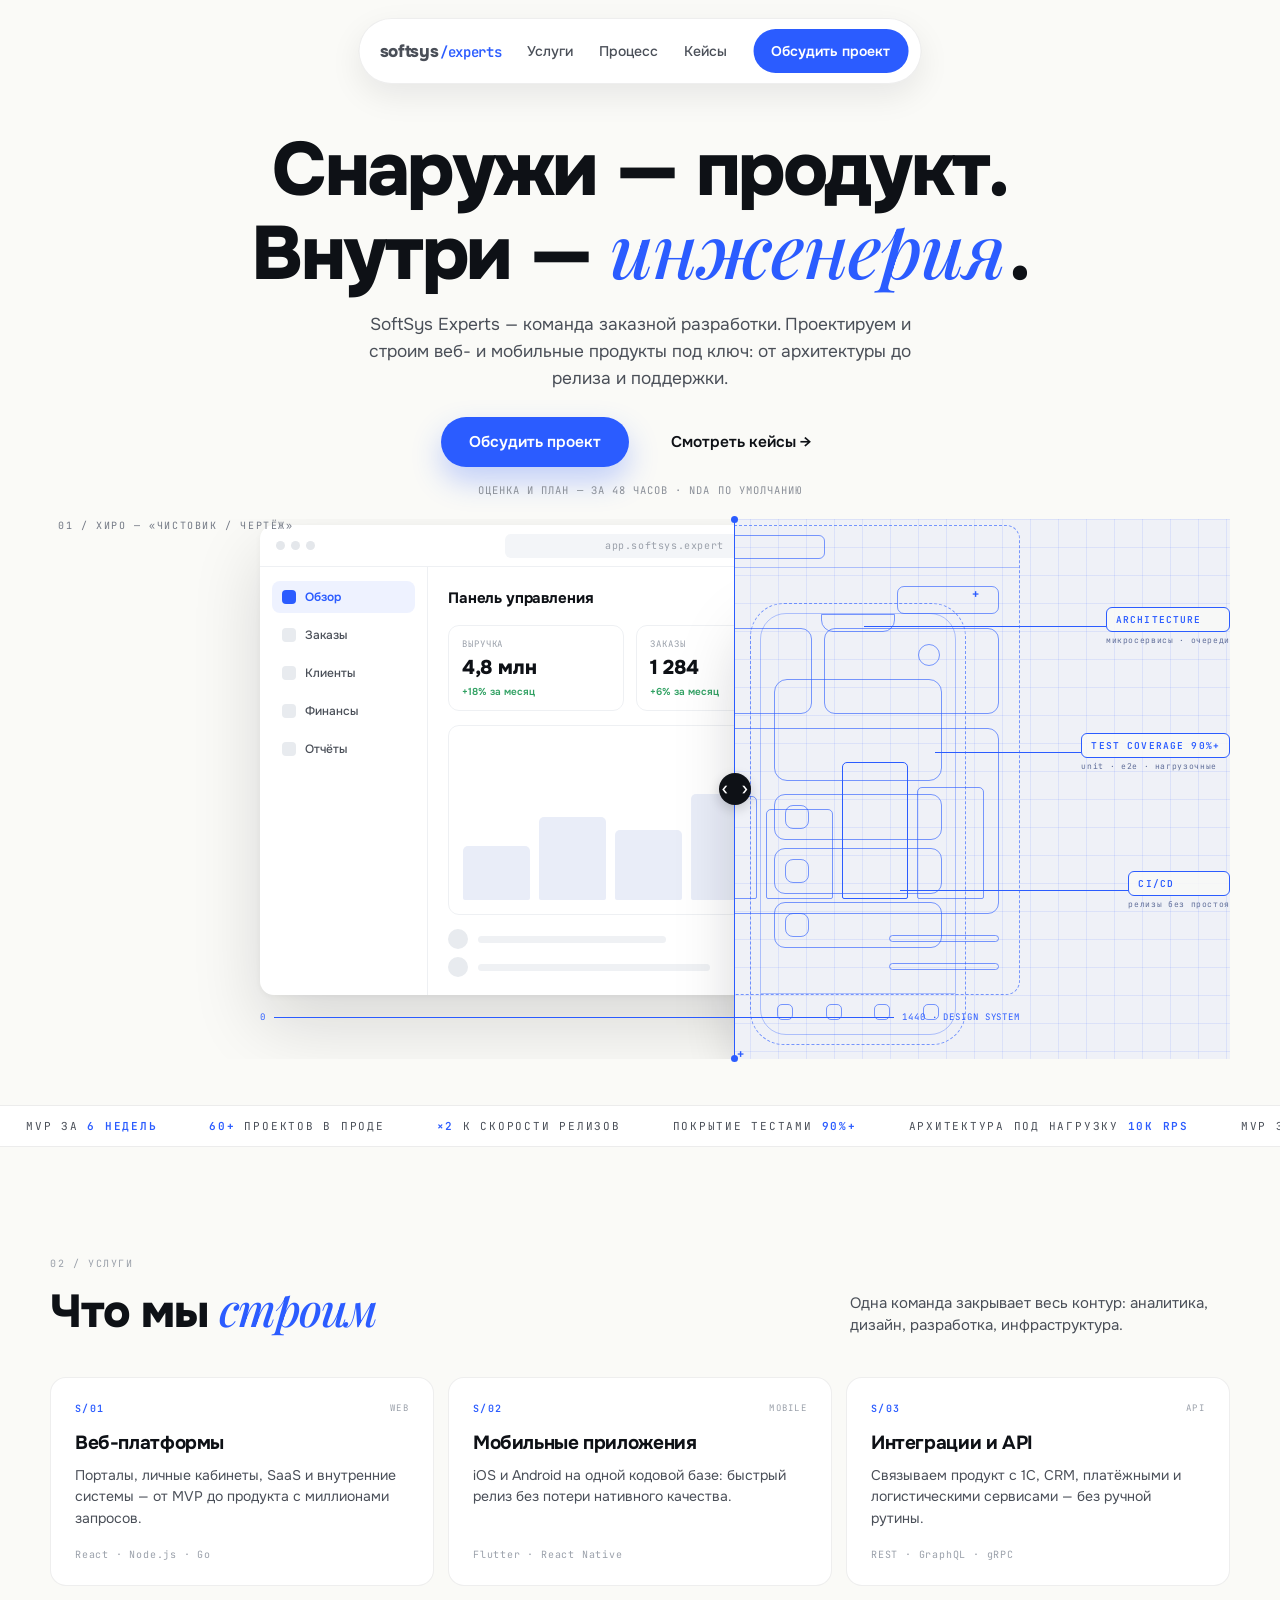
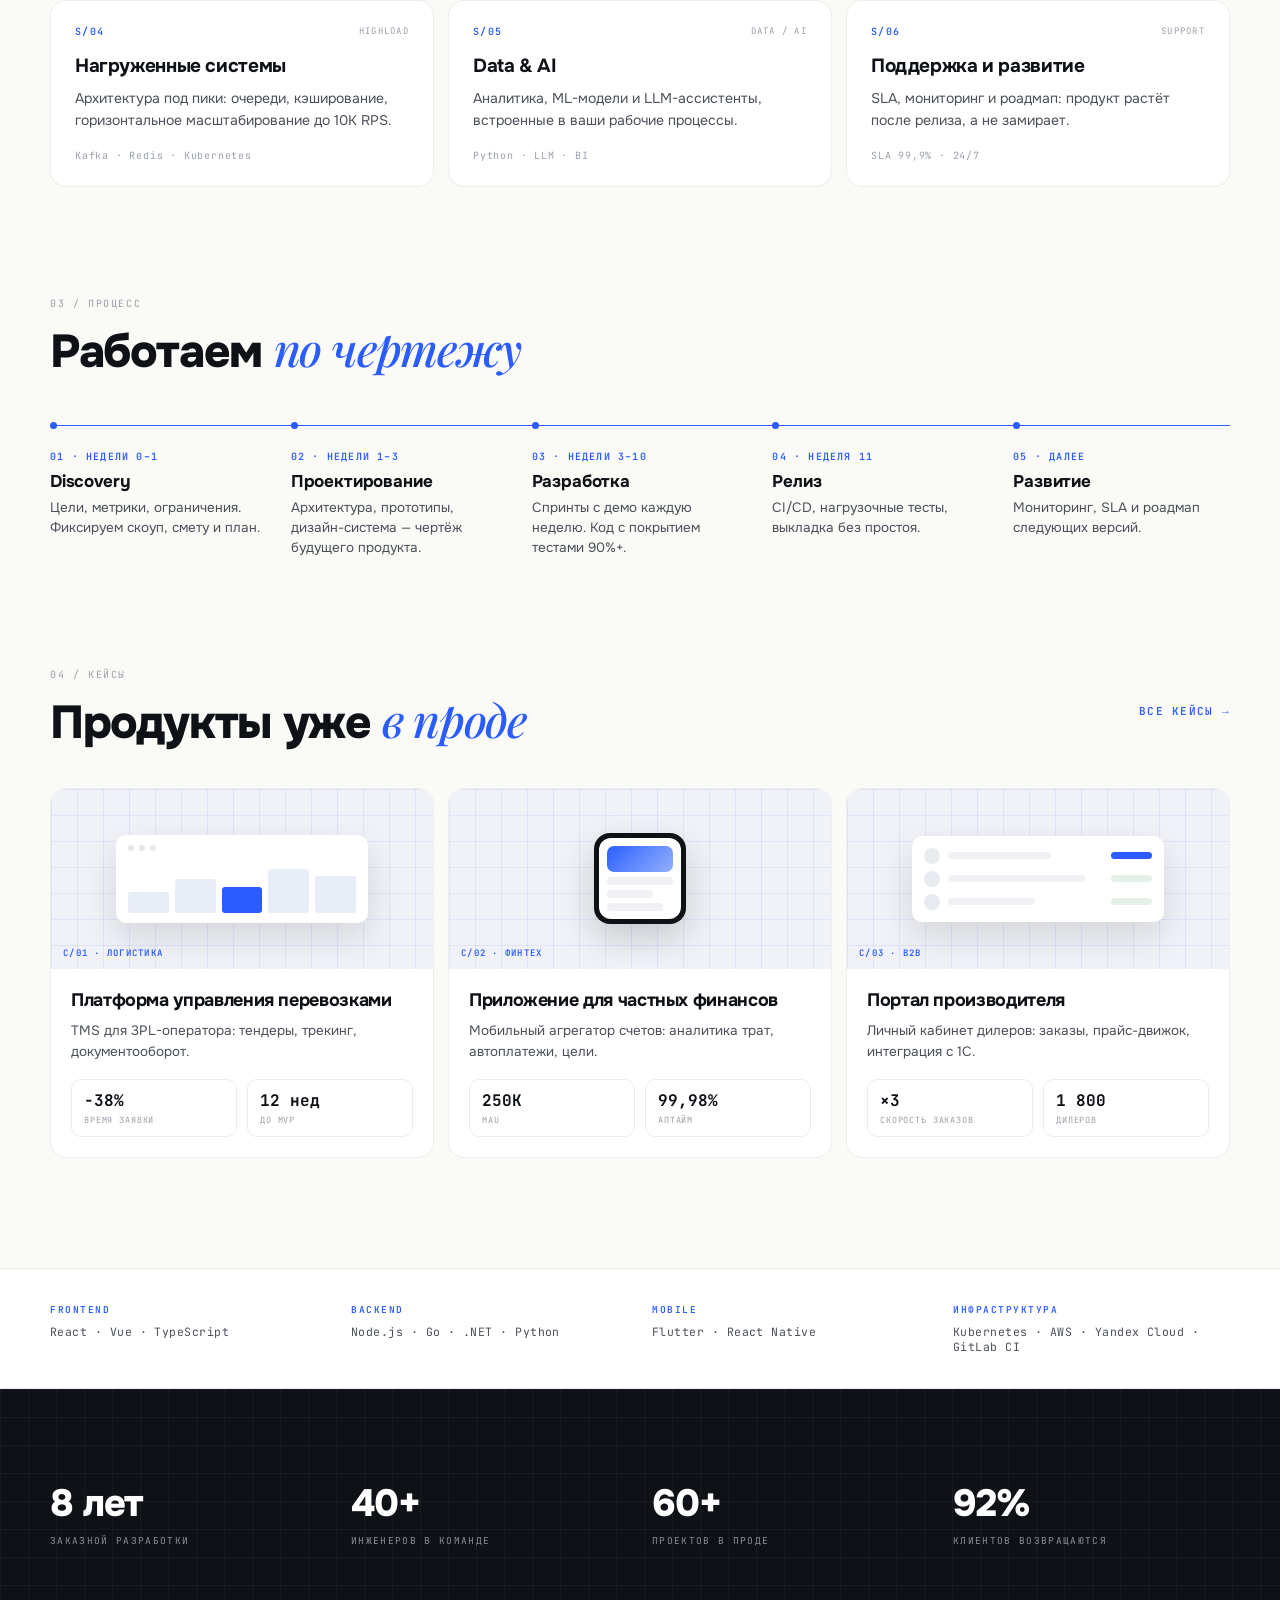
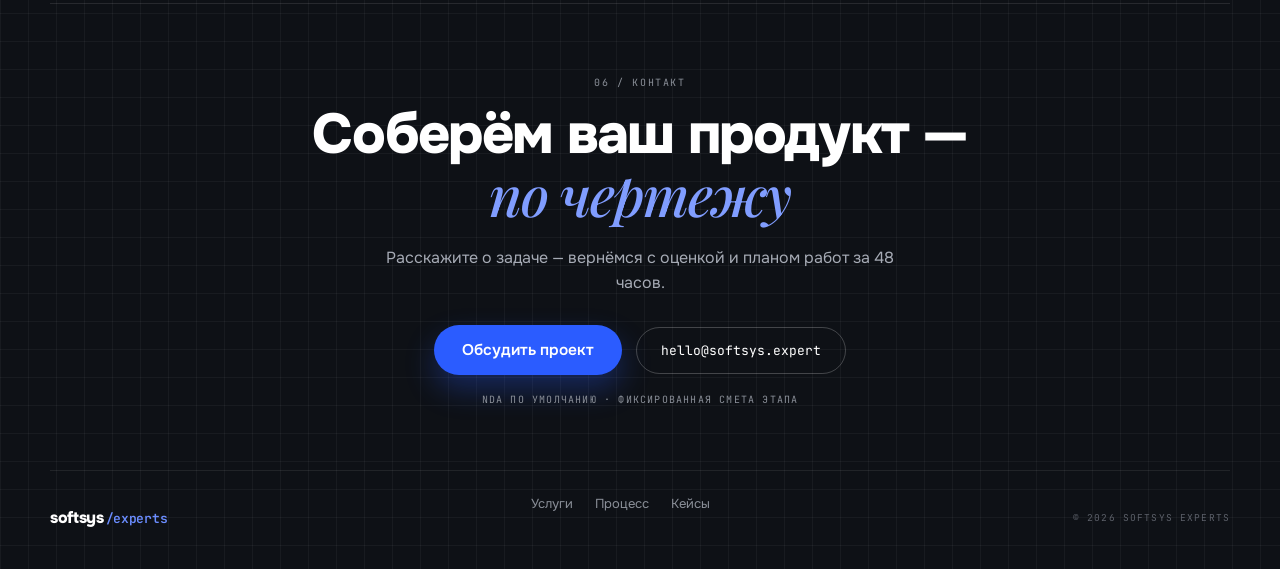
==== index.html @ 239f0a5a "Publish calmer Experts comparison control" ====
<!doctype html>
<html lang="ru">
<head>
<meta charset="UTF-8">
<meta name="viewport" content="width=device-width,initial-scale=1">
<link rel="icon" type="image/svg+xml" href="/favicon.svg">
<!--seo:start-->
<title>Заказная разработка сайтов и приложений — SoftSys Experts</title>
<meta name="description" content="Разрабатываем веб-платформы, мобильные приложения и интеграции: от проектирования и архитектуры до релиза и поддержки. Обсудите проект с SoftSys Experts.">
<meta name="robots" content="index,follow,max-image-preview:large">
<link rel="canonical" href="https://softsys.expert/">

<meta name="theme-color" content="#FAFAF7">
<meta property="og:type" content="website">
<meta property="og:site_name" content="SoftSys Experts">
<meta property="og:title" content="Заказная разработка сайтов и приложений — SoftSys Experts">
<meta property="og:description" content="Разрабатываем веб-платформы, мобильные приложения и интеграции: от проектирования и архитектуры до релиза и поддержки. Обсудите проект с SoftSys Experts.">
<meta property="og:url" content="https://softsys.expert/">
<meta property="og:locale" content="ru_RU">
<meta property="og:image" content="https://softsys.expert/og-image.png">
<meta property="og:image:width" content="1200">
<meta property="og:image:height" content="630">
<meta property="og:image:alt" content="SoftSys Experts">
<meta name="twitter:card" content="summary_large_image">
<meta name="twitter:title" content="Заказная разработка сайтов и приложений — SoftSys Experts">
<meta name="twitter:description" content="Разрабатываем веб-платформы, мобильные приложения и интеграции: от проектирования и архитектуры до релиза и поддержки. Обсудите проект с SoftSys Experts.">
<meta name="twitter:image" content="https://softsys.expert/og-image.png">
<script type="application/ld+json">{"@context":"https://schema.org","@graph":[{"@type":"Organization","@id":"https://softsys.expert/#organization","name":"SoftSys Experts","url":"https://softsys.expert/","email":"hello@softsys.expert"},{"@type":"WebSite","@id":"https://softsys.expert/#website","name":"SoftSys Experts","url":"https://softsys.expert/","inLanguage":["ru"],"publisher":{"@id":"https://softsys.expert/#organization"}},{"@type":"WebPage","@id":"https://softsys.expert/","url":"https://softsys.expert/","name":"Заказная разработка сайтов и приложений — SoftSys Experts","description":"Разрабатываем веб-платформы, мобильные приложения и интеграции: от проектирования и архитектуры до релиза и поддержки. Обсудите проект с SoftSys Experts.","inLanguage":"ru","isPartOf":{"@id":"https://softsys.expert/#website"},"about":{"@id":"https://softsys.expert/#organization"}}]}</script><!--seo:end-->
  <script type="module" crossorigin src="/assets/index-Cely6_X1.js"></script>
  <link rel="stylesheet" crossorigin href="/assets/index-GxEfjXDk.css">
</head>
<body>
<div id="app"><!--[--><a class="skip-link" href="#main">К содержанию</a><header class="site-header"><nav class="site-nav" aria-label="Основная навигация"><a class="brand" href="#top">softsys<span>/experts</span></a><button class="menu-toggle" type="button" aria-label="Меню" aria-expanded="false" aria-controls="primary-menu"><span></span><span></span></button><div id="primary-menu" class="nav-links"><a href="#services">Услуги</a><a href="#process">Процесс</a><a href="#cases">Кейсы</a><a class="nav-cta" href="#contact">Обсудить проект</a></div></nav></header><main id="main"><section class="page-section hero d12" id="top"><div class="d13 hero-intro"><h1 class="reveal d14">Снаружи — продукт.<br>Внутри — <span class="d15">инженерия</span>.</h1><p class="reveal d16">SoftSys Experts — команда заказной разработки. Проектируем и строим веб- и мобильные продукты под ключ: от архитектуры до релиза и поддержки.</p><div class="actions reveal d17"><a href="#contact" class="d18 d19">Обсудить проект</a><a href="#cases" class="d20 d21">Смотреть кейсы →</a></div><div class="reveal d22">ОЦЕНКА И ПЛАН — ЗА 48 ЧАСОВ · NDA ПО УМОЛЧАНИЮ</div></div><div class="reveal d23"><div class="comparison" style="--cut:84%;--scale:1;"><div class="comparison-art" aria-hidden="true"><div class="comparison-canvas"><div id="real" class="comparison-scene"><!--[--><div class="browser d26"><div class="b-head d27"><div class="traffic d28"><i class="d29"></i><i class="d30"></i><i class="d31"></i></div><div class="urlbar d32">app.softsys.expert</div></div><div class="d33"><div class="side d34"><div class="s-item s-on d35"><i class="d36"></i>Обзор</div><div class="s-item d37"><i class="d38"></i>Заказы</div><div class="s-item d39"><i class="d40"></i>Клиенты</div><div class="s-item d41"><i class="d42"></i>Финансы</div><div class="s-item d43"><i class="d44"></i>Отчёты</div></div><div class="d45"><div class="d46"><b class="d47">Панель управления</b><span class="chipbtn d48">+ Новый заказ</span></div><div class="d49"><div class="card d50"><span class="d51">ВЫРУЧКА</span><span class="d52">4,8 млн</span><span class="d53">+18% за месяц</span></div><div class="card d54"><span class="d55">ЗАКАЗЫ</span><span class="d56">1 284</span><span class="d57">+6% за месяц</span></div><div class="card d58"><span class="d59">КОНВЕРСИЯ</span><span class="d60">3,9%</span><span class="d61">+0,4 п.п.</span></div></div><div class="chart d62"><div class="bar d63"></div><div class="bar d64"></div><div class="bar d65"></div><div class="bar d66"></div><div class="bar d67"></div><div class="bar bar-hl d68"></div><div class="bar d69"></div></div><div class="d70"><div class="d71"><span class="row-av d72"></span><span class="ln d73"></span><span class="ln d74"></span></div><div class="d75"><span class="row-av d76"></span><span class="ln d77"></span><span class="ln d78"></span></div></div></div></div></div><div class="phone d79"><div class="p-screen d80"><div class="p-notch d81"></div><div class="d82"><b class="d83">Мои финансы</b><span class="p-bell d84"></span></div><div class="p-hero d85"><div class="d86">БАЛАНС</div><div class="d87">128 400 ₽</div><div class="d88"><i class="d89"></i><i class="d90"></i><i class="d91"></i><i class="d92"></i><i class="d93"></i><i class="d94"></i><i class="d95"></i></div></div><div class="d96"><div class="p-item d97"><i class="d98"></i><span class="d99"><b class="d100">Продукты</b><span class="d101">Сегодня, 14:02</span></span><span class="d102">−1 240</span></div><div class="p-item d103"><i class="d104"></i><span class="d105"><b class="d106">Зарплата</b><span class="d107">Вчера</span></span><span class="d108">+86 000</span></div><div class="p-item d109"><i class="d110"></i><span class="d111"><b class="d112">Подписки</b><span class="d113">26 июля</span></span><span class="d114">−499</span></div></div><div class="p-tab d115"><i class="d116"></i><i class="d117"></i><i class="d118"></i><i class="d119"></i></div></div></div><!--]--></div><div class="wire-grid"></div><div id="wire" class="comparison-scene"><!--[--><div class="browser d26"><div class="b-head d27"><div class="traffic d28"><i class="d29"></i><i class="d30"></i><i class="d31"></i></div><div class="urlbar d32">app.softsys.expert</div></div><div class="d33"><div class="side d34"><div class="s-item s-on d35"><i class="d36"></i>Обзор</div><div class="s-item d37"><i class="d38"></i>Заказы</div><div class="s-item d39"><i class="d40"></i>Клиенты</div><div class="s-item d41"><i class="d42"></i>Финансы</div><div class="s-item d43"><i class="d44"></i>Отчёты</div></div><div class="d45"><div class="d46"><b class="d47">Панель управления</b><span class="chipbtn d48">+ Новый заказ</span></div><div class="d49"><div class="card d50"><span class="d51">ВЫРУЧКА</span><span class="d52">4,8 млн</span><span class="d53">+18% за месяц</span></div><div class="card d54"><span class="d55">ЗАКАЗЫ</span><span class="d56">1 284</span><span class="d57">+6% за месяц</span></div><div class="card d58"><span class="d59">КОНВЕРСИЯ</span><span class="d60">3,9%</span><span class="d61">+0,4 п.п.</span></div></div><div class="chart d62"><div class="bar d63"></div><div class="bar d64"></div><div class="bar d65"></div><div class="bar d66"></div><div class="bar d67"></div><div class="bar bar-hl d68"></div><div class="bar d69"></div></div><div class="d70"><div class="d71"><span class="row-av d72"></span><span class="ln d73"></span><span class="ln d74"></span></div><div class="d75"><span class="row-av d76"></span><span class="ln d77"></span><span class="ln d78"></span></div></div></div></div></div><div class="phone d79"><div class="p-screen d80"><div class="p-notch d81"></div><div class="d82"><b class="d83">Мои финансы</b><span class="p-bell d84"></span></div><div class="p-hero d85"><div class="d86">БАЛАНС</div><div class="d87">128 400 ₽</div><div class="d88"><i class="d89"></i><i class="d90"></i><i class="d91"></i><i class="d92"></i><i class="d93"></i><i class="d94"></i><i class="d95"></i></div></div><div class="d96"><div class="p-item d97"><i class="d98"></i><span class="d99"><b class="d100">Продукты</b><span class="d101">Сегодня, 14:02</span></span><span class="d102">−1 240</span></div><div class="p-item d103"><i class="d104"></i><span class="d105"><b class="d106">Зарплата</b><span class="d107">Вчера</span></span><span class="d108">+86 000</span></div><div class="p-item d109"><i class="d110"></i><span class="d111"><b class="d112">Подписки</b><span class="d113">26 июля</span></span><span class="d114">−499</span></div></div><div class="p-tab d115"><i class="d116"></i><i class="d117"></i><i class="d118"></i><i class="d119"></i></div></div></div><!--]--></div><div class="drawing-label">01 / ХИРО — «ЧИСТОВИК / ЧЕРТЁЖ»</div><div class="annotation annotation-one"><i></i><div><b>ARCHITECTURE</b><span>микросервисы · очереди</span></div></div><div class="annotation annotation-two"><i></i><div><b>TEST COVERAGE 90%+</b><span>unit · e2e · нагрузочные</span></div></div><div class="annotation annotation-three"><i></i><div><b>CI/CD</b><span>релизы без простоя</span></div></div><div class="comparison-dim">0 <i></i> 1440 · DESIGN SYSTEM</div></div></div><div class="comparison-divider"><button type="button" role="slider" aria-label="Граница между продуктом и чертежом" aria-valuemin="16" aria-valuemax="84" aria-valuenow="84" aria-valuetext="84% — чистовик" class="comparison-handle"><span aria-hidden="true">‹ ›</span></button></div></div></div><div class="d152"><div class="d153"><span class="d154">MVP ЗА <b class="d155">6 НЕДЕЛЬ</b></span><span class="d156"><b class="d157">60+</b> ПРОЕКТОВ В ПРОДЕ</span><span class="d158"><b class="d159">×2</b> К СКОРОСТИ РЕЛИЗОВ</span><span class="d160">ПОКРЫТИЕ ТЕСТАМИ <b class="d161">90%+</b></span><span class="d162">АРХИТЕКТУРА ПОД НАГРУЗКУ <b class="d163">10K RPS</b></span><span class="d164">MVP ЗА <b class="d165">6 НЕДЕЛЬ</b></span><span class="d166"><b class="d167">60+</b> ПРОЕКТОВ В ПРОДЕ</span><span class="d168"><b class="d169">×2</b> К СКОРОСТИ РЕЛИЗОВ</span><span class="d170">ПОКРЫТИЕ ТЕСТАМИ <b class="d171">90%+</b></span><span class="d172">АРХИТЕКТУРА ПОД НАГРУЗКУ <b class="d173">10K RPS</b></span></div></div></section><section id="services" class="page-section d174"><div class="d175">02 / УСЛУГИ</div><div class="section-heading d176"><h2 class="d177">Что мы <span class="d178">строим</span></h2><p class="d179">Одна команда закрывает весь контур: аналитика, дизайн, разработка, инфраструктура.</p></div><div class="responsive-grid d180"><div class="d181 d182"><div class="d183"><span class="d184">S/01</span><span class="d185">WEB</span></div><b class="d186">Веб-платформы</b><p class="d187">Порталы, личные кабинеты, SaaS и внутренние системы — от MVP до продукта с миллионами запросов.</p><div class="d188">React · Node.js · Go</div></div><div class="d189 d190"><div class="d191"><span class="d192">S/02</span><span class="d193">MOBILE</span></div><b class="d194">Мобильные приложения</b><p class="d195">iOS и Android на одной кодовой базе: быстрый релиз без потери нативного качества.</p><div class="d196">Flutter · React Native</div></div><div class="d197 d198"><div class="d199"><span class="d200">S/03</span><span class="d201">API</span></div><b class="d202">Интеграции и API</b><p class="d203">Связываем продукт с 1С, CRM, платёжными и логистическими сервисами — без ручной рутины.</p><div class="d204">REST · GraphQL · gRPC</div></div><div class="d205 d206"><div class="d207"><span class="d208">S/04</span><span class="d209">HIGHLOAD</span></div><b class="d210">Нагруженные системы</b><p class="d211">Архитектура под пики: очереди, кэширование, горизонтальное масштабирование до 10K RPS.</p><div class="d212">Kafka · Redis · Kubernetes</div></div><div class="d213 d214"><div class="d215"><span class="d216">S/05</span><span class="d217">DATA / AI</span></div><b class="d218">Data &amp; AI</b><p class="d219">Аналитика, ML-модели и LLM-ассистенты, встроенные в ваши рабочие процессы.</p><div class="d220">Python · LLM · BI</div></div><div class="d221 d222"><div class="d223"><span class="d224">S/06</span><span class="d225">SUPPORT</span></div><b class="d226">Поддержка и развитие</b><p class="d227">SLA, мониторинг и роадмап: продукт растёт после релиза, а не замирает.</p><div class="d228">SLA 99,9% · 24/7</div></div></div></section><section id="process" class="page-section d229"><div class="d230">03 / ПРОЦЕСС</div><h2 class="d231">Работаем <span class="d232">по чертежу</span></h2><div class="d233"><div class="responsive-grid d234"><div class="d235 d236"><div class="d237">01 · НЕДЕЛИ 0–1</div><b class="d238">Discovery</b><p class="d239">Цели, метрики, ограничения. Фиксируем скоуп, смету и план.</p></div><div class="d240 d241"><div class="d242">02 · НЕДЕЛИ 1–3</div><b class="d243">Проектирование</b><p class="d244">Архитектура, прототипы, дизайн-система — чертёж будущего продукта.</p></div><div class="d245 d246"><div class="d247">03 · НЕДЕЛИ 3–10</div><b class="d248">Разработка</b><p class="d249">Спринты с демо каждую неделю. Код с покрытием тестами 90%+.</p></div><div class="d250 d251"><div class="d252">04 · НЕДЕЛЯ 11</div><b class="d253">Релиз</b><p class="d254">CI/CD, нагрузочные тесты, выкладка без простоя.</p></div><div class="d255 d256"><div class="d257">05 · ДАЛЕЕ</div><b class="d258">Развитие</b><p class="d259">Мониторинг, SLA и роадмап следующих версий.</p></div></div></div></section><section id="cases" class="page-section d260"><div class="d261">04 / КЕЙСЫ</div><div class="section-heading actions d262"><h2 class="d263">Продукты уже <span class="d264">в проде</span></h2><a href="#contact" class="d265 d266">ВСЕ КЕЙСЫ →</a></div><div class="responsive-grid d267"><div class="d268"><div class="d269"><div class="d270"><div class="d271"><i class="d272"></i><i class="d273"></i><i class="d274"></i></div><div class="d275"><i class="d276"></i><i class="d277"></i><i class="d278"></i><i class="d279"></i><i class="d280"></i></div></div><span class="d281">C/01 · ЛОГИСТИКА</span></div><div class="d282"><h3 class="d283">Платформа управления перевозками</h3><p class="d284">TMS для 3PL-оператора: тендеры, трекинг, документооборот.</p><div class="d285"><div class="d286"><b class="d287">−38%</b><span class="d288">ВРЕМЯ ЗАЯВКИ</span></div><div class="d289"><b class="d290">12 нед</b><span class="d291">ДО MVP</span></div></div></div></div><div class="d292"><div class="d293"><div class="d294"><div class="d295"><div class="d296"></div><div class="d297"></div><div class="d298"></div><div class="d299"></div></div></div><span class="d300">C/02 · ФИНТЕХ</span></div><div class="d301"><h3 class="d302">Приложение для частных финансов</h3><p class="d303">Мобильный агрегатор счетов: аналитика трат, автоплатежи, цели.</p><div class="d304"><div class="d305"><b class="d306">250K</b><span class="d307">MAU</span></div><div class="d308"><b class="d309">99,98%</b><span class="d310">АПТАЙМ</span></div></div></div></div><div class="d311"><div class="d312"><div class="d313"><div class="d314"><i class="d315"></i><i class="d316"></i><i class="d317"></i></div><div class="d318"><i class="d319"></i><i class="d320"></i><i class="d321"></i></div><div class="d322"><i class="d323"></i><i class="d324"></i><i class="d325"></i></div></div><span class="d326">C/03 · B2B</span></div><div class="d327"><h3 class="d328">Портал производителя</h3><p class="d329">Личный кабинет дилеров: заказы, прайс-движок, интеграция с 1С.</p><div class="d330"><div class="d331"><b class="d332">×3</b><span class="d333">СКОРОСТЬ ЗАКАЗОВ</span></div><div class="d334"><b class="d335">1 800</b><span class="d336">ДИЛЕРОВ</span></div></div></div></div></div></section><section class="page-section d337"><div class="responsive-grid d338"><div><div class="d339">FRONTEND</div><div class="d340">React · Vue · TypeScript</div></div><div><div class="d341">BACKEND</div><div class="d342">Node.js · Go · .NET · Python</div></div><div><div class="d343">MOBILE</div><div class="d344">Flutter · React Native</div></div><div><div class="d345">ИНФРАСТРУКТУРА</div><div class="d346">Kubernetes · AWS · Yandex Cloud · GitLab CI</div></div></div></section><section id="contact" class="page-section d347"><div class="d348"><div class="responsive-grid d349"><div><b class="d350">8 лет</b><div class="d351">ЗАКАЗНОЙ РАЗРАБОТКИ</div></div><div><b class="d352">40+</b><div class="d353">ИНЖЕНЕРОВ В КОМАНДЕ</div></div><div><b class="d354">60+</b><div class="d355">ПРОЕКТОВ В ПРОДЕ</div></div><div><b class="d356">92%</b><div class="d357">КЛИЕНТОВ ВОЗВРАЩАЮТСЯ</div></div></div><div class="d358"></div><div class="d359"><div class="d360">06 / КОНТАКТ</div><h2 class="d361">Соберём ваш продукт — <span class="d362">по чертежу</span></h2><p class="d363">Расскажите о задаче — вернёмся с оценкой и планом работ за 48 часов.</p><div class="actions d364"><a href="mailto:hello@softsys.expert" class="d365 d366">Обсудить проект</a><a href="mailto:hello@softsys.expert" class="d367 d368">hello@softsys.expert</a></div><div class="d369">NDA ПО УМОЛЧАНИЮ · ФИКСИРОВАННАЯ СМЕТА ЭТАПА</div></div><div class="d370"><div class="d371">softsys<span class="d372">/experts</span></div><div class="actions d373"><a href="#services" class="d374 d375">Услуги</a><a href="#process" class="d376 d377">Процесс</a><a href="#cases" class="d378 d379">Кейсы</a></div><div class="d380">© 2026 SOFTSYS EXPERTS</div></div></div></section></main><!--]--></div>
</body>
</html>
---- assets/index-GxEfjXDk.css ----
@font-face{font-family:Onest Variable;font-style:normal;font-display:swap;font-weight:100 900;src:url(/assets/onest-cyrillic-ext-wght-normal-DOFToQv1.woff2)format("woff2-variations");unicode-range:U+460-52F,U+1C80-1C8A,U+20B4,U+2DE0-2DFF,U+A640-A69F,U+FE2E-FE2F}@font-face{font-family:Onest Variable;font-style:normal;font-display:swap;font-weight:100 900;src:url(/assets/onest-cyrillic-wght-normal-DayYxulF.woff2)format("woff2-variations");unicode-range:U+301,U+400-45F,U+490-491,U+4B0-4B1,U+2116}@font-face{font-family:Onest Variable;font-style:normal;font-display:swap;font-weight:100 900;src:url(/assets/onest-math-wght-normal-Bl4ZGkZl.woff2)format("woff2-variations");unicode-range:U+302-303,U+305,U+307-308,U+310,U+312,U+315,U+31A,U+326-327,U+32C,U+32F-330,U+332-333,U+338,U+33A,U+346,U+34D,U+391-3A1,U+3A3-3A9,U+3B1-3C9,U+3D1,U+3D5-3D6,U+3F0-3F1,U+3F4-3F5,U+2016-2017,U+2034-2038,U+203C,U+2040,U+2043,U+2047,U+2050,U+2057,U+205F,U+2070-2071,U+2074-208E,U+2090-209C,U+20D0-20DC,U+20E1,U+20E5-20EF,U+2100-2112,U+2114-2115,U+2117-2121,U+2123-214F,U+2190,U+2192,U+2194-21AE,U+21B0-21E5,U+21F1-21F2,U+21F4-2211,U+2213-2214,U+2216-22FF,U+2308-230B,U+2310,U+2319,U+231C-2321,U+2336-237A,U+237C,U+2395,U+239B-23B7,U+23D0,U+23DC-23E1,U+2474-2475,U+25AF,U+25B3,U+25B7,U+25BD,U+25C1,U+25CA,U+25CC,U+25FB,U+266D-266F,U+27C0-27FF,U+2900-2AFF,U+2B0E-2B11,U+2B30-2B4C,U+2BFE,U+3030,U+FF5B,U+FF5D,U+1D400-1D7FF,U+1EE??}@font-face{font-family:Onest Variable;font-style:normal;font-display:swap;font-weight:100 900;src:url(/assets/onest-symbols-wght-normal-DxQzqQfC.woff2)format("woff2-variations");unicode-range:U+1-C,U+E-1F,U+7F-9F,U+20DD-20E0,U+20E2-20E4,U+2150-218F,U+2190,U+2192,U+2194-2199,U+21AF,U+21E6-21F0,U+21F3,U+2218-2219,U+2299,U+22C4-22C6,U+2300-243F,U+2440-244A,U+2460-24FF,U+25A0-27BF,U+28??,U+2921-2922,U+2981,U+29BF,U+29EB,U+2B??,U+4DC0-4DFF,U+FFF9-FFFB,U+10140-1018E,U+10190-1019C,U+101A0,U+101D0-101FD,U+102E0-102FB,U+10E60-10E7E,U+1D2C0-1D2D3,U+1D2E0-1D37F,U+1F0??,U+1F100-1F1AD,U+1F1E6-1F1FF,U+1F30D-1F30F,U+1F315,U+1F31C,U+1F31E,U+1F320-1F32C,U+1F336,U+1F378,U+1F37D,U+1F382,U+1F393-1F39F,U+1F3A7-1F3A8,U+1F3AC-1F3AF,U+1F3C2,U+1F3C4-1F3C6,U+1F3CA-1F3CE,U+1F3D4-1F3E0,U+1F3ED,U+1F3F1-1F3F3,U+1F3F5-1F3F7,U+1F408,U+1F415,U+1F41F,U+1F426,U+1F43F,U+1F441-1F442,U+1F444,U+1F446-1F449,U+1F44C-1F44E,U+1F453,U+1F46A,U+1F47D,U+1F4A3,U+1F4B0,U+1F4B3,U+1F4B9,U+1F4BB,U+1F4BF,U+1F4C8-1F4CB,U+1F4D6,U+1F4DA,U+1F4DF,U+1F4E3-1F4E6,U+1F4EA-1F4ED,U+1F4F7,U+1F4F9-1F4FB,U+1F4FD-1F4FE,U+1F503,U+1F507-1F50B,U+1F50D,U+1F512-1F513,U+1F53E-1F54A,U+1F54F-1F5FA,U+1F610,U+1F650-1F67F,U+1F687,U+1F68D,U+1F691,U+1F694,U+1F698,U+1F6AD,U+1F6B2,U+1F6B9-1F6BA,U+1F6BC,U+1F6C6-1F6CF,U+1F6D3-1F6D7,U+1F6E0-1F6EA,U+1F6F0-1F6F3,U+1F6F7-1F6FC,U+1F7??,U+1F800-1F80B,U+1F810-1F847,U+1F850-1F859,U+1F860-1F887,U+1F890-1F8AD,U+1F8B0-1F8BB,U+1F8C0-1F8C1,U+1F900-1F90B,U+1F93B,U+1F946,U+1F984,U+1F996,U+1F9E9,U+1FA00-1FA6F,U+1FA70-1FA7C,U+1FA80-1FA89,U+1FA8F-1FAC6,U+1FACE-1FADC,U+1FADF-1FAE9,U+1FAF0-1FAF8,U+1FB??}@font-face{font-family:Onest Variable;font-style:normal;font-display:swap;font-weight:100 900;src:url(/assets/onest-vietnamese-wght-normal-BBxOatbv.woff2)format("woff2-variations");unicode-range:U+102-103,U+110-111,U+128-129,U+168-169,U+1A0-1A1,U+1AF-1B0,U+300-301,U+303-304,U+308-309,U+323,U+329,U+1EA0-1EF9,U+20AB}@font-face{font-family:Onest Variable;font-style:normal;font-display:swap;font-weight:100 900;src:url(/assets/onest-latin-ext-wght-normal-QAhDxQuo.woff2)format("woff2-variations");unicode-range:U+100-2BA,U+2BD-2C5,U+2C7-2CC,U+2CE-2D7,U+2DD-2FF,U+304,U+308,U+329,U+1D00-1DBF,U+1E00-1E9F,U+1EF2-1EFF,U+2020,U+20A0-20AB,U+20AD-20C0,U+2113,U+2C60-2C7F,U+A720-A7FF}@font-face{font-family:Onest Variable;font-style:normal;font-display:swap;font-weight:100 900;src:url(/assets/onest-latin-wght-normal-Dun_Rd-l.woff2)format("woff2-variations");unicode-range:U+??,U+131,U+152-153,U+2BB-2BC,U+2C6,U+2DA,U+2DC,U+304,U+308,U+329,U+2000-206F,U+20AC,U+2122,U+2191,U+2193,U+2212,U+2215,U+FEFF,U+FFFD}@font-face{font-family:Playfair Display Variable;font-style:normal;font-display:swap;font-weight:400 900;src:url(/assets/playfair-display-cyrillic-wght-normal-5WvUvBgz.woff2)format("woff2-variations");unicode-range:U+301,U+400-45F,U+490-491,U+4B0-4B1,U+2116}@font-face{font-family:Playfair Display Variable;font-style:normal;font-display:swap;font-weight:400 900;src:url(/assets/playfair-display-vietnamese-wght-normal-Cabi7G8-.woff2)format("woff2-variations");unicode-range:U+102-103,U+110-111,U+128-129,U+168-169,U+1A0-1A1,U+1AF-1B0,U+300-301,U+303-304,U+308-309,U+323,U+329,U+1EA0-1EF9,U+20AB}@font-face{font-family:Playfair Display Variable;font-style:normal;font-display:swap;font-weight:400 900;src:url(/assets/playfair-display-latin-ext-wght-normal-CT1r92Rl.woff2)format("woff2-variations");unicode-range:U+100-2BA,U+2BD-2C5,U+2C7-2CC,U+2CE-2D7,U+2DD-2FF,U+304,U+308,U+329,U+1D00-1DBF,U+1E00-1E9F,U+1EF2-1EFF,U+2020,U+20A0-20AB,U+20AD-20C0,U+2113,U+2C60-2C7F,U+A720-A7FF}@font-face{font-family:Playfair Display Variable;font-style:normal;font-display:swap;font-weight:400 900;src:url(/assets/playfair-display-latin-wght-normal-BOwq7MWX.woff2)format("woff2-variations");unicode-range:U+??,U+131,U+152-153,U+2BB-2BC,U+2C6,U+2DA,U+2DC,U+304,U+308,U+329,U+2000-206F,U+20AC,U+2122,U+2191,U+2193,U+2212,U+2215,U+FEFF,U+FFFD}@font-face{font-family:JetBrains Mono Variable;font-style:normal;font-display:swap;font-weight:100 800;src:url([data-uri])format("woff2-variations");unicode-range:U+460-52F,U+1C80-1C8A,U+20B4,U+2DE0-2DFF,U+A640-A69F,U+FE2E-FE2F}@font-face{font-family:JetBrains Mono Variable;font-style:normal;font-display:swap;font-weight:100 800;src:url(/assets/jetbrains-mono-cyrillic-wght-normal-D73BlboJ.woff2)format("woff2-variations");unicode-range:U+301,U+400-45F,U+490-491,U+4B0-4B1,U+2116}@font-face{font-family:JetBrains Mono Variable;font-style:normal;font-display:swap;font-weight:100 800;src:url(/assets/jetbrains-mono-greek-wght-normal-Bw9x6K1M.woff2)format("woff2-variations");unicode-range:U+370-377,U+37A-37F,U+384-38A,U+38C,U+38E-3A1,U+3A3-3FF}@font-face{font-family:JetBrains Mono Variable;font-style:normal;font-display:swap;font-weight:100 800;src:url(/assets/jetbrains-mono-vietnamese-wght-normal-Bt-aOZkq.woff2)format("woff2-variations");unicode-range:U+102-103,U+110-111,U+128-129,U+168-169,U+1A0-1A1,U+1AF-1B0,U+300-301,U+303-304,U+308-309,U+323,U+329,U+1EA0-1EF9,U+20AB}@font-face{font-family:JetBrains Mono Variable;font-style:normal;font-display:swap;font-weight:100 800;src:url(/assets/jetbrains-mono-latin-ext-wght-normal-DBQx-q_a.woff2)format("woff2-variations");unicode-range:U+100-2BA,U+2BD-2C5,U+2C7-2CC,U+2CE-2D7,U+2DD-2FF,U+304,U+308,U+329,U+1D00-1DBF,U+1E00-1E9F,U+1EF2-1EFF,U+2020,U+20A0-20AB,U+20AD-20C0,U+2113,U+2C60-2C7F,U+A720-A7FF}@font-face{font-family:JetBrains Mono Variable;font-style:normal;font-display:swap;font-weight:100 800;src:url(/assets/jetbrains-mono-latin-wght-normal-B9CIFXIH.woff2)format("woff2-variations");unicode-range:U+??,U+131,U+152-153,U+2BB-2BC,U+2C6,U+2DA,U+2DC,U+304,U+308,U+329,U+2000-206F,U+20AC,U+2122,U+2191,U+2193,U+2212,U+2215,U+FEFF,U+FFFD}@font-face{font-family:Playfair Display Variable;font-style:italic;font-display:swap;font-weight:400 900;src:url(/assets/playfair-display-cyrillic-wght-italic-D5dBZ3aJ.woff2)format("woff2-variations");unicode-range:U+301,U+400-45F,U+490-491,U+4B0-4B1,U+2116}@font-face{font-family:Playfair Display Variable;font-style:italic;font-display:swap;font-weight:400 900;src:url(/assets/playfair-display-vietnamese-wght-italic-DUEcMSM3.woff2)format("woff2-variations");unicode-range:U+102-103,U+110-111,U+128-129,U+168-169,U+1A0-1A1,U+1AF-1B0,U+300-301,U+303-304,U+308-309,U+323,U+329,U+1EA0-1EF9,U+20AB}@font-face{font-family:Playfair Display Variable;font-style:italic;font-display:swap;font-weight:400 900;src:url(/assets/playfair-display-latin-ext-wght-italic-ze_cPdSg.woff2)format("woff2-variations");unicode-range:U+100-2BA,U+2BD-2C5,U+2C7-2CC,U+2CE-2D7,U+2DD-2FF,U+304,U+308,U+329,U+1D00-1DBF,U+1E00-1E9F,U+1EF2-1EFF,U+2020,U+20A0-20AB,U+20AD-20C0,U+2113,U+2C60-2C7F,U+A720-A7FF}@font-face{font-family:Playfair Display Variable;font-style:italic;font-display:swap;font-weight:400 900;src:url(/assets/playfair-display-latin-wght-italic-DmbndNpe.woff2)format("woff2-variations");unicode-range:U+??,U+131,U+152-153,U+2BB-2BC,U+2C6,U+2DA,U+2DC,U+304,U+308,U+329,U+2000-206F,U+20AC,U+2122,U+2191,U+2193,U+2212,U+2215,U+FEFF,U+FFFD}:root{--accent:#2b5cff;--wire:#2b5cff9e;--wire-soft:#2b5cff57}html,body{color:#0e1116;-webkit-font-smoothing:antialiased;background:#fafaf7;margin:0;padding:0;font-family:Onest Variable,sans-serif}a{color:#4a4f58;text-decoration:none}a:hover{color:#0e1116}@keyframes tk{to{transform:translate(-50%)}}@keyframes fin{to{opacity:1;transform:none}}#wire .browser,#wire .phone{box-shadow:none!important;border:1.5px dashed var(--wire)!important;background:0 0!important}#wire .p-screen{border:1px solid var(--wire-soft)!important;background:0 0!important}#wire .browser *,#wire .phone *{color:#0000!important;border-color:var(--wire-soft)!important;box-shadow:none!important;background:0 0!important}#wire .b-head{border-bottom:1px solid var(--wire-soft)!important}#wire .traffic i,#wire .s-item i,#wire .row-av,#wire .p-bell,#wire .p-item i,#wire .p-tab i,#wire .urlbar,#wire .chipbtn,#wire .card,#wire .chart,#wire .bar,#wire .ln,#wire .p-hero,#wire .p-item,#wire .p-notch,#wire .s-on{border:1px solid var(--wire)!important;background:0 0!important}#wire .bar-hl{border-color:var(--accent)!important;border-width:1.5px!important}#wire .side{border-right:1px solid var(--wire-soft)!important}#wire .p-tab{border-top:1px solid var(--wire-soft)!important}#wire .browser:before,#wire .browser:after,#wire .phone:before,#wire .phone:after{content:"+";color:var(--accent);font-family:JetBrains Mono Variable,monospace;font-size:12px;font-weight:600;position:absolute}#wire .browser:before{top:-18px;left:-14px}#wire .browser:after{bottom:-18px;right:-14px}#wire .phone:before{top:-18px;right:-14px}#wire .phone:after{bottom:-18px;left:-14px}.d1{z-index:50;opacity:0;background:#fff;border:1px solid #0e111612;border-radius:999px;align-items:center;gap:26px;padding:10px 12px 10px 20px;animation:.7s cubic-bezier(.2,.7,.2,1) 50ms forwards fin;display:flex;position:fixed;top:18px;left:50%;transform:translateY(10px);box-shadow:0 12px 32px #0e111614}.d2{letter-spacing:-.02em;align-items:baseline;gap:2px;font-size:17px;font-weight:800;display:flex}.d3{color:var(--accent);font-family:JetBrains Mono Variable,monospace;font-size:14px;font-weight:600}.d4{color:#4a4f58;font-size:14px;font-weight:500}.d5:hover{color:#0e1116}.d6{color:#4a4f58;font-size:14px;font-weight:500}.d7:hover{color:#0e1116}.d8{color:#4a4f58;font-size:14px;font-weight:500}.d9:hover{color:#0e1116}.d10{background:var(--accent);color:#fff;border-radius:999px;padding:9px 18px;font-size:14px;font-weight:600}.d11:hover{filter:brightness(.92);color:#fff}.d12{flex-direction:column;min-height:100svh;display:flex}.d13{text-align:center;padding:112px 24px 0}.d14{letter-spacing:-.035em;opacity:0;max-width:17ch;margin:20px auto 0;font-size:clamp(42px,5.9vw,78px);font-weight:800;line-height:1.02;animation:.7s cubic-bezier(.2,.7,.2,1) .14s forwards fin;transform:translateY(10px)}.d15{color:var(--accent);letter-spacing:-.01em;padding-right:.06em;font-family:Playfair Display Variable,serif;font-style:italic;font-weight:500}.d16{color:#4a4f58;opacity:0;max-width:54ch;margin:18px auto 0;font-size:clamp(15px,1.35vw,18px);line-height:1.55;animation:.7s cubic-bezier(.2,.7,.2,1) .23s forwards fin;transform:translateY(10px)}.d17{opacity:0;justify-content:center;align-items:center;gap:14px;margin-top:26px;animation:.7s cubic-bezier(.2,.7,.2,1) .32s forwards fin;display:flex;transform:translateY(10px)}.d18{background:var(--accent);color:#fff;box-shadow:0 14px 30px color-mix(in srgb,var(--accent) 28%,transparent);border-radius:999px;padding:15px 28px;font-size:15.5px;font-weight:600;transition:transform .15s}.d19:hover{color:#fff;filter:brightness(.94);transform:translateY(-1px)}.d20{color:#0e1116;border-radius:999px;padding:15px 28px;font-size:15.5px;font-weight:600}.d21:hover{color:var(--accent)}.d22{letter-spacing:.1em;color:#8a8f98;opacity:0;margin-top:16px;font-family:JetBrains Mono Variable,monospace;font-size:10.5px;animation:.7s .32s forwards fin}.d23{opacity:0;flex:1;justify-content:center;margin-top:22px;animation:.7s cubic-bezier(.2,.7,.2,1) .45s forwards fin;display:flex;position:relative;transform:translateY(10px)}.d24{--cut:84%;-webkit-user-select:none;user-select:none;touch-action:none;width:min(1180px,94vw);height:540px;position:relative}.d25{z-index:2;position:absolute;top:0;bottom:0;left:0;right:0}.d26{background:#fff;border-radius:14px;width:min(760px,72%);height:470px;position:absolute;top:6px;left:50%;overflow:hidden;translate:-50%;box-shadow:0 30px 70px #0e111624,0 2px 8px #0e11160d}.d27{border-bottom:1px solid #eef0f3;align-items:center;gap:10px;height:42px;padding:0 16px;display:flex}.d28{gap:6px;display:flex}.d29,.d30,.d31{background:#e4e7eb;border-radius:50%;width:9px;height:9px;display:block}.d32{color:#9aa0aa;letter-spacing:.06em;background:#f3f5f8;border-radius:6px;flex:1;justify-content:center;align-items:center;max-width:320px;height:24px;margin:0 auto;font-family:JetBrains Mono Variable,monospace;font-size:10px;display:flex}.d33{height:calc(100% - 42px);display:flex}.d34{border-right:1px solid #eef0f3;flex-direction:column;gap:6px;width:168px;padding:14px 12px;display:flex}.d35{background:color-mix(in srgb,var(--accent) 8%,#fff);color:var(--accent);border-radius:8px;align-items:center;gap:9px;padding:8px 10px;font-size:12px;font-weight:600;display:flex}.d36{background:var(--accent);border-radius:4px;flex:none;width:14px;height:14px}.d37{color:#4a4f58;border-radius:8px;align-items:center;gap:9px;padding:8px 10px;font-size:12px;font-weight:500;display:flex}.d38{background:#e8ebef;border-radius:4px;flex:none;width:14px;height:14px}.d39{color:#4a4f58;border-radius:8px;align-items:center;gap:9px;padding:8px 10px;font-size:12px;font-weight:500;display:flex}.d40{background:#e8ebef;border-radius:4px;flex:none;width:14px;height:14px}.d41{color:#4a4f58;border-radius:8px;align-items:center;gap:9px;padding:8px 10px;font-size:12px;font-weight:500;display:flex}.d42{background:#e8ebef;border-radius:4px;flex:none;width:14px;height:14px}.d43{color:#4a4f58;border-radius:8px;align-items:center;gap:9px;padding:8px 10px;font-size:12px;font-weight:500;display:flex}.d44{background:#e8ebef;border-radius:4px;flex:none;width:14px;height:14px}.d45{flex-direction:column;flex:1;gap:14px;padding:18px 20px;display:flex}.d46{justify-content:space-between;align-items:center;display:flex}.d47{letter-spacing:-.01em;font-size:15px}.d48{color:#fff;background:var(--accent);border-radius:7px;padding:6px 11px;font-size:11px;font-weight:600}.d49{gap:12px;display:flex}.d50{border:1px solid #eef0f3;border-radius:11px;flex-direction:column;flex:1;gap:5px;padding:12px 13px;display:flex}.d51{letter-spacing:.1em;color:#9aa0aa;font-family:JetBrains Mono Variable,monospace;font-size:9px}.d52{letter-spacing:-.02em;font-size:20px;font-weight:800}.d53{color:#31a163;font-size:10px;font-weight:600}.d54{border:1px solid #eef0f3;border-radius:11px;flex-direction:column;flex:1;gap:5px;padding:12px 13px;display:flex}.d55{letter-spacing:.1em;color:#9aa0aa;font-family:JetBrains Mono Variable,monospace;font-size:9px}.d56{letter-spacing:-.02em;font-size:20px;font-weight:800}.d57{color:#31a163;font-size:10px;font-weight:600}.d58{border:1px solid #eef0f3;border-radius:11px;flex-direction:column;flex:1;gap:5px;padding:12px 13px;display:flex}.d59{letter-spacing:.1em;color:#9aa0aa;font-family:JetBrains Mono Variable,monospace;font-size:9px}.d60{letter-spacing:-.02em;font-size:20px;font-weight:800}.d61{color:#31a163;font-size:10px;font-weight:600}.d62{border:1px solid #eef0f3;border-radius:11px;flex:1;align-items:flex-end;gap:9px;padding:14px;display:flex}.d63{background:#e9edf8;border-radius:5px 5px 2px 2px;flex:1;height:34%}.d64{background:#e9edf8;border-radius:5px 5px 2px 2px;flex:1;height:52%}.d65{background:#e9edf8;border-radius:5px 5px 2px 2px;flex:1;height:44%}.d66{background:#e9edf8;border-radius:5px 5px 2px 2px;flex:1;height:66%}.d67{background:#e9edf8;border-radius:5px 5px 2px 2px;flex:1;height:58%}.d68{background:var(--accent);border-radius:5px 5px 2px 2px;flex:1;height:88%}.d69{background:#e9edf8;border-radius:5px 5px 2px 2px;flex:1;height:72%}.d70{flex-direction:column;gap:8px;display:flex}.d71{align-items:center;gap:10px;display:flex}.d72{background:#e8ebef;border-radius:50%;flex:none;width:20px;height:20px}.d73{background:#eff1f4;border-radius:4px;width:34%;height:7px}.d74{background:#e4f0e8;border-radius:4px;width:20%;height:7px;margin-left:auto}.d75{align-items:center;gap:10px;display:flex}.d76{background:#e8ebef;border-radius:50%;flex:none;width:20px;height:20px}.d77{background:#eff1f4;border-radius:4px;width:42%;height:7px}.d78{background:#e4f0e8;border-radius:4px;width:20%;height:7px;margin-left:auto}.d79{background:#0e1116;border-radius:34px;width:216px;height:442px;padding:9px;position:absolute;top:84px;left:calc(50% + 218px);translate:-50%;box-shadow:0 34px 70px #0e111642}.d80{background:#fff;border-radius:26px;flex-direction:column;width:100%;height:100%;display:flex;overflow:hidden}.d81{background:#0e1116;border-radius:0 0 12px 12px;width:74px;height:18px;margin:0 auto}.d82{justify-content:space-between;align-items:center;padding:12px 15px 4px;display:flex}.d83{letter-spacing:-.01em;font-size:13px}.d84{background:#f1f3f6;border-radius:50%;width:22px;height:22px}.d85{background:linear-gradient(135deg,var(--accent),color-mix(in srgb,var(--accent) 50%,#fff));color:#fff;border-radius:13px;margin:9px 13px;padding:13px 14px}.d86{letter-spacing:.12em;opacity:.8;font-family:JetBrains Mono Variable,monospace;font-size:8px}.d87{letter-spacing:-.02em;margin-top:3px;font-size:21px;font-weight:800}.d88{align-items:flex-end;gap:4px;height:26px;margin-top:9px;display:flex}.d89{background:#fff6;border-radius:2px;flex:1;height:30%}.d90{background:#fff6;border-radius:2px;flex:1;height:55%}.d91{background:#fff6;border-radius:2px;flex:1;height:40%}.d92{background:#fff6;border-radius:2px;flex:1;height:70%}.d93{background:#fff6;border-radius:2px;flex:1;height:52%}.d94{background:#fff;border-radius:2px;flex:1;height:92%}.d95{background:#fff6;border-radius:2px;flex:1;height:64%}.d96{flex-direction:column;gap:8px;padding:4px 13px;display:flex}.d97{border:1px solid #f0f2f5;border-radius:11px;align-items:center;gap:9px;padding:9px 10px;display:flex}.d98{background:color-mix(in srgb,var(--accent) 8%,#fff);border-radius:8px;flex:none;width:24px;height:24px}.d99{flex:1}.d100{font-size:10.5px;display:block}.d101{color:#9aa0aa;margin-top:2px;font-size:8.5px;display:block}.d102{color:#31a163;font-family:JetBrains Mono Variable,monospace;font-size:9px;font-weight:600}.d103{border:1px solid #f0f2f5;border-radius:11px;align-items:center;gap:9px;padding:9px 10px;display:flex}.d104{background:color-mix(in srgb,var(--accent) 8%,#fff);border-radius:8px;flex:none;width:24px;height:24px}.d105{flex:1}.d106{font-size:10.5px;display:block}.d107{color:#9aa0aa;margin-top:2px;font-size:8.5px;display:block}.d108{color:#31a163;font-family:JetBrains Mono Variable,monospace;font-size:9px;font-weight:600}.d109{border:1px solid #f0f2f5;border-radius:11px;align-items:center;gap:9px;padding:9px 10px;display:flex}.d110{background:color-mix(in srgb,var(--accent) 8%,#fff);border-radius:8px;flex:none;width:24px;height:24px}.d111{flex:1}.d112{font-size:10.5px;display:block}.d113{color:#9aa0aa;margin-top:2px;font-size:8.5px;display:block}.d114{color:#31a163;font-family:JetBrains Mono Variable,monospace;font-size:9px;font-weight:600}.d115{border-top:1px solid #f0f2f5;justify-content:space-around;align-items:center;margin-top:auto;padding:10px 0 14px;display:flex}.d116{background:var(--accent);border-radius:5px;width:16px;height:16px}.d117,.d118,.d119{background:#e8ebef;border-radius:5px;width:16px;height:16px}.d120{z-index:3;background:linear-gradient(to right,color-mix(in srgb,var(--accent) 10%,transparent) 1px,transparent 1px) 0 0/28px 28px,linear-gradient(to bottom,color-mix(in srgb,var(--accent) 10%,transparent) 1px,transparent 1px) 0 0/28px 28px,linear-gradient(to right,color-mix(in srgb,var(--accent) 16%,transparent) 1px,transparent 1px) 0 0/140px 140px,linear-gradient(to bottom,color-mix(in srgb,var(--accent) 16%,transparent) 1px,transparent 1px) 0 0/140px 140px,color-mix(in srgb,var(--accent) 5%,#fafaf7);clip-path:inset(0 0 0 var(--cut));position:absolute;top:0;bottom:0;left:0;right:0}.d121{z-index:4;clip-path:inset(0 0 0 var(--cut));position:absolute;top:0;bottom:0;left:0;right:0}.d122{display:contents}.d123{z-index:6;letter-spacing:.16em;color:#9aa0aa;font-family:JetBrains Mono Variable,monospace;font-size:10px;position:absolute;top:-2px;left:8px}.d124{z-index:5;pointer-events:none;align-items:center;display:flex;position:absolute;top:88px;left:69%;right:-6px}.d125{background:var(--accent);flex:1;height:1px;position:relative}.d126:before{content:"";background:var(--accent);border-radius:50%;width:6px;height:6px;position:absolute;top:-2.5px;left:-2px}.d127{flex-direction:column;display:flex}.d128{letter-spacing:.12em;color:var(--accent);border:1px solid var(--accent);white-space:nowrap;background:#fafaf7d9;border-radius:6px;padding:5px 9px;font-family:JetBrains Mono Variable,monospace;font-size:9.5px;font-weight:600}.d129{letter-spacing:.08em;color:#7c86a8;margin-top:3px;font-family:JetBrains Mono Variable,monospace;font-size:8px}.d130{z-index:5;pointer-events:none;align-items:center;display:flex;position:absolute;top:214px;left:75%;right:-6px}.d131{background:var(--accent);flex:1;height:1px;position:relative}.d132:before{content:"";background:var(--accent);border-radius:50%;width:6px;height:6px;position:absolute;top:-2.5px;left:-2px}.d133{flex-direction:column;display:flex}.d134{letter-spacing:.12em;color:var(--accent);border:1px solid var(--accent);white-space:nowrap;background:#fafaf7d9;border-radius:6px;padding:5px 9px;font-family:JetBrains Mono Variable,monospace;font-size:9.5px;font-weight:600}.d135{letter-spacing:.08em;color:#7c86a8;margin-top:3px;font-family:JetBrains Mono Variable,monospace;font-size:8px}.d136{z-index:5;pointer-events:none;align-items:center;display:flex;position:absolute;top:352px;left:72%;right:-6px}.d137{background:var(--accent);flex:1;height:1px;position:relative}.d138:before{content:"";background:var(--accent);border-radius:50%;width:6px;height:6px;position:absolute;top:-2.5px;left:-2px}.d139{flex-direction:column;display:flex}.d140{letter-spacing:.12em;color:var(--accent);border:1px solid var(--accent);white-space:nowrap;background:#fafaf7d9;border-radius:6px;padding:5px 9px;font-family:JetBrains Mono Variable,monospace;font-size:9.5px;font-weight:600}.d141{letter-spacing:.08em;color:#7c86a8;margin-top:3px;font-family:JetBrains Mono Variable,monospace;font-size:8px}.d142{z-index:5;letter-spacing:.1em;color:var(--accent);pointer-events:none;align-items:center;gap:8px;width:min(760px,72%);font-family:JetBrains Mono Variable,monospace;font-size:9px;display:flex;position:absolute;top:492px;left:50%;translate:-50%}.d143{background:var(--accent);flex:1;height:1px;position:relative}.d144:before{content:"";background:var(--accent);width:1px;height:9px;position:absolute;top:-4px;left:0}.d145:after{content:"";background:var(--accent);width:1px;height:9px;position:absolute;top:-4px;right:0}.d146{top:-14px;bottom:-14px;left:var(--cut);z-index:8;border-left:1.5px solid var(--accent);width:0;position:absolute}.d147:before{content:"";background:var(--accent);border-radius:50%;width:7px;height:7px;position:absolute;top:-3px;left:-4px}.d148:after{content:"";background:var(--accent);border-radius:50%;width:7px;height:7px;position:absolute;bottom:-3px;left:-4px}.d149{color:#fff;cursor:ew-resize;background:#0e1116;border:none;border-radius:999px;align-items:center;gap:7px;padding:10px 13px;font-family:JetBrains Mono Variable,monospace;font-size:12px;font-weight:600;display:flex;position:absolute;top:50%;left:0;translate:-50% -50%;box-shadow:0 10px 26px #0e11164d}.d150:hover{background:#000}.d151{white-space:nowrap;letter-spacing:.14em;color:#9aa0aa;font-size:9px;font-weight:500;position:absolute;top:calc(100% + 10px);left:50%;translate:-50%}.d152{background:#fff;border-top:1px solid #0e111614;border-bottom:1px solid #0e111614;margin-top:34px;padding:13px 0;overflow:hidden}.d153{width:max-content;animation:30s linear infinite tk;display:flex}.d154{letter-spacing:.16em;color:#4a4f58;white-space:nowrap;padding:0 26px;font-family:JetBrains Mono Variable,monospace;font-size:11px}.d155{color:var(--accent);font-weight:600}.d156{letter-spacing:.16em;color:#4a4f58;white-space:nowrap;padding:0 26px;font-family:JetBrains Mono Variable,monospace;font-size:11px}.d157{color:var(--accent);font-weight:600}.d158{letter-spacing:.16em;color:#4a4f58;white-space:nowrap;padding:0 26px;font-family:JetBrains Mono Variable,monospace;font-size:11px}.d159{color:var(--accent);font-weight:600}.d160{letter-spacing:.16em;color:#4a4f58;white-space:nowrap;padding:0 26px;font-family:JetBrains Mono Variable,monospace;font-size:11px}.d161{color:var(--accent);font-weight:600}.d162{letter-spacing:.16em;color:#4a4f58;white-space:nowrap;padding:0 26px;font-family:JetBrains Mono Variable,monospace;font-size:11px}.d163{color:var(--accent);font-weight:600}.d164{letter-spacing:.16em;color:#4a4f58;white-space:nowrap;padding:0 26px;font-family:JetBrains Mono Variable,monospace;font-size:11px}.d165{color:var(--accent);font-weight:600}.d166{letter-spacing:.16em;color:#4a4f58;white-space:nowrap;padding:0 26px;font-family:JetBrains Mono Variable,monospace;font-size:11px}.d167{color:var(--accent);font-weight:600}.d168{letter-spacing:.16em;color:#4a4f58;white-space:nowrap;padding:0 26px;font-family:JetBrains Mono Variable,monospace;font-size:11px}.d169{color:var(--accent);font-weight:600}.d170{letter-spacing:.16em;color:#4a4f58;white-space:nowrap;padding:0 26px;font-family:JetBrains Mono Variable,monospace;font-size:11px}.d171{color:var(--accent);font-weight:600}.d172{letter-spacing:.16em;color:#4a4f58;white-space:nowrap;padding:0 26px;font-family:JetBrains Mono Variable,monospace;font-size:11px}.d173{color:var(--accent);font-weight:600}.d174{max-width:1228px;margin:0 auto;padding:110px 24px 0}.d175{letter-spacing:.16em;color:#9aa0aa;font-family:JetBrains Mono Variable,monospace;font-size:10px}.d176{flex-wrap:wrap;justify-content:space-between;align-items:flex-end;gap:18px;margin-top:14px;display:flex}.d177{letter-spacing:-.03em;margin:0;font-size:clamp(32px,3.6vw,52px);font-weight:800;line-height:1.05}.d178{color:var(--accent);font-family:Playfair Display Variable,serif;font-style:italic;font-weight:500}.d179{color:#4a4f58;max-width:38ch;margin:0;font-size:15px;line-height:1.5}.d180{grid-template-columns:repeat(auto-fit,minmax(min(100%,300px),1fr));gap:14px;margin-top:40px;display:grid}.d181{background:#fff;border:1px solid #0e111612;border-radius:16px;flex-direction:column;gap:10px;padding:24px;transition:border-color .15s,background .15s;display:flex}.d182:hover{border:1px dashed var(--wire);background:linear-gradient(to right,color-mix(in srgb,var(--accent) 7%,transparent) 1px,transparent 1px) 0 0/26px 26px,linear-gradient(to bottom,color-mix(in srgb,var(--accent) 7%,transparent) 1px,transparent 1px) 0 0/26px 26px,color-mix(in srgb,var(--accent) 4%,#fff)}.d183{justify-content:space-between;align-items:center;display:flex}.d184{letter-spacing:.14em;color:var(--accent);font-family:JetBrains Mono Variable,monospace;font-size:10px;font-weight:600}.d185{letter-spacing:.14em;color:#9aa0aa;font-family:JetBrains Mono Variable,monospace;font-size:9px}.d186{letter-spacing:-.02em;margin-top:6px;font-size:19px}.d187{color:#4a4f58;margin:0;font-size:14px;line-height:1.55}.d188{letter-spacing:.08em;color:#9aa0aa;margin-top:auto;padding-top:8px;font-family:JetBrains Mono Variable,monospace;font-size:10px}.d189{background:#fff;border:1px solid #0e111612;border-radius:16px;flex-direction:column;gap:10px;padding:24px;transition:border-color .15s,background .15s;display:flex}.d190:hover{border:1px dashed var(--wire);background:linear-gradient(to right,color-mix(in srgb,var(--accent) 7%,transparent) 1px,transparent 1px) 0 0/26px 26px,linear-gradient(to bottom,color-mix(in srgb,var(--accent) 7%,transparent) 1px,transparent 1px) 0 0/26px 26px,color-mix(in srgb,var(--accent) 4%,#fff)}.d191{justify-content:space-between;align-items:center;display:flex}.d192{letter-spacing:.14em;color:var(--accent);font-family:JetBrains Mono Variable,monospace;font-size:10px;font-weight:600}.d193{letter-spacing:.14em;color:#9aa0aa;font-family:JetBrains Mono Variable,monospace;font-size:9px}.d194{letter-spacing:-.02em;margin-top:6px;font-size:19px}.d195{color:#4a4f58;margin:0;font-size:14px;line-height:1.55}.d196{letter-spacing:.08em;color:#9aa0aa;margin-top:auto;padding-top:8px;font-family:JetBrains Mono Variable,monospace;font-size:10px}.d197{background:#fff;border:1px solid #0e111612;border-radius:16px;flex-direction:column;gap:10px;padding:24px;transition:border-color .15s,background .15s;display:flex}.d198:hover{border:1px dashed var(--wire);background:linear-gradient(to right,color-mix(in srgb,var(--accent) 7%,transparent) 1px,transparent 1px) 0 0/26px 26px,linear-gradient(to bottom,color-mix(in srgb,var(--accent) 7%,transparent) 1px,transparent 1px) 0 0/26px 26px,color-mix(in srgb,var(--accent) 4%,#fff)}.d199{justify-content:space-between;align-items:center;display:flex}.d200{letter-spacing:.14em;color:var(--accent);font-family:JetBrains Mono Variable,monospace;font-size:10px;font-weight:600}.d201{letter-spacing:.14em;color:#9aa0aa;font-family:JetBrains Mono Variable,monospace;font-size:9px}.d202{letter-spacing:-.02em;margin-top:6px;font-size:19px}.d203{color:#4a4f58;margin:0;font-size:14px;line-height:1.55}.d204{letter-spacing:.08em;color:#9aa0aa;margin-top:auto;padding-top:8px;font-family:JetBrains Mono Variable,monospace;font-size:10px}.d205{background:#fff;border:1px solid #0e111612;border-radius:16px;flex-direction:column;gap:10px;padding:24px;transition:border-color .15s,background .15s;display:flex}.d206:hover{border:1px dashed var(--wire);background:linear-gradient(to right,color-mix(in srgb,var(--accent) 7%,transparent) 1px,transparent 1px) 0 0/26px 26px,linear-gradient(to bottom,color-mix(in srgb,var(--accent) 7%,transparent) 1px,transparent 1px) 0 0/26px 26px,color-mix(in srgb,var(--accent) 4%,#fff)}.d207{justify-content:space-between;align-items:center;display:flex}.d208{letter-spacing:.14em;color:var(--accent);font-family:JetBrains Mono Variable,monospace;font-size:10px;font-weight:600}.d209{letter-spacing:.14em;color:#9aa0aa;font-family:JetBrains Mono Variable,monospace;font-size:9px}.d210{letter-spacing:-.02em;margin-top:6px;font-size:19px}.d211{color:#4a4f58;margin:0;font-size:14px;line-height:1.55}.d212{letter-spacing:.08em;color:#9aa0aa;margin-top:auto;padding-top:8px;font-family:JetBrains Mono Variable,monospace;font-size:10px}.d213{background:#fff;border:1px solid #0e111612;border-radius:16px;flex-direction:column;gap:10px;padding:24px;transition:border-color .15s,background .15s;display:flex}.d214:hover{border:1px dashed var(--wire);background:linear-gradient(to right,color-mix(in srgb,var(--accent) 7%,transparent) 1px,transparent 1px) 0 0/26px 26px,linear-gradient(to bottom,color-mix(in srgb,var(--accent) 7%,transparent) 1px,transparent 1px) 0 0/26px 26px,color-mix(in srgb,var(--accent) 4%,#fff)}.d215{justify-content:space-between;align-items:center;display:flex}.d216{letter-spacing:.14em;color:var(--accent);font-family:JetBrains Mono Variable,monospace;font-size:10px;font-weight:600}.d217{letter-spacing:.14em;color:#9aa0aa;font-family:JetBrains Mono Variable,monospace;font-size:9px}.d218{letter-spacing:-.02em;margin-top:6px;font-size:19px}.d219{color:#4a4f58;margin:0;font-size:14px;line-height:1.55}.d220{letter-spacing:.08em;color:#9aa0aa;margin-top:auto;padding-top:8px;font-family:JetBrains Mono Variable,monospace;font-size:10px}.d221{background:#fff;border:1px solid #0e111612;border-radius:16px;flex-direction:column;gap:10px;padding:24px;transition:border-color .15s,background .15s;display:flex}.d222:hover{border:1px dashed var(--wire);background:linear-gradient(to right,color-mix(in srgb,var(--accent) 7%,transparent) 1px,transparent 1px) 0 0/26px 26px,linear-gradient(to bottom,color-mix(in srgb,var(--accent) 7%,transparent) 1px,transparent 1px) 0 0/26px 26px,color-mix(in srgb,var(--accent) 4%,#fff)}.d223{justify-content:space-between;align-items:center;display:flex}.d224{letter-spacing:.14em;color:var(--accent);font-family:JetBrains Mono Variable,monospace;font-size:10px;font-weight:600}.d225{letter-spacing:.14em;color:#9aa0aa;font-family:JetBrains Mono Variable,monospace;font-size:9px}.d226{letter-spacing:-.02em;margin-top:6px;font-size:19px}.d227{color:#4a4f58;margin:0;font-size:14px;line-height:1.55}.d228{letter-spacing:.08em;color:#9aa0aa;margin-top:auto;padding-top:8px;font-family:JetBrains Mono Variable,monospace;font-size:10px}.d229{max-width:1228px;margin:0 auto;padding:110px 24px 0}.d230{letter-spacing:.16em;color:#9aa0aa;font-family:JetBrains Mono Variable,monospace;font-size:10px}.d231{letter-spacing:-.03em;margin:14px 0 0;font-size:clamp(32px,3.6vw,52px);font-weight:800;line-height:1.05}.d232{color:var(--accent);font-family:Playfair Display Variable,serif;font-style:italic;font-weight:500}.d233{border-top:1px solid var(--accent);margin-top:48px}.d234{grid-template-columns:repeat(auto-fit,minmax(min(100%,190px),1fr));gap:24px;display:grid}.d235{padding-top:24px;position:relative}.d236:before{content:"";background:var(--accent);border-radius:50%;width:7px;height:7px;position:absolute;top:-4px;left:0}.d237{letter-spacing:.12em;color:var(--accent);font-family:JetBrains Mono Variable,monospace;font-size:10px;font-weight:600}.d238{letter-spacing:-.01em;margin-top:8px;font-size:17px;display:block}.d239{color:#4a4f58;margin:6px 0 0;font-size:13.5px;line-height:1.5}.d240{padding-top:24px;position:relative}.d241:before{content:"";background:var(--accent);border-radius:50%;width:7px;height:7px;position:absolute;top:-4px;left:0}.d242{letter-spacing:.12em;color:var(--accent);font-family:JetBrains Mono Variable,monospace;font-size:10px;font-weight:600}.d243{letter-spacing:-.01em;margin-top:8px;font-size:17px;display:block}.d244{color:#4a4f58;margin:6px 0 0;font-size:13.5px;line-height:1.5}.d245{padding-top:24px;position:relative}.d246:before{content:"";background:var(--accent);border-radius:50%;width:7px;height:7px;position:absolute;top:-4px;left:0}.d247{letter-spacing:.12em;color:var(--accent);font-family:JetBrains Mono Variable,monospace;font-size:10px;font-weight:600}.d248{letter-spacing:-.01em;margin-top:8px;font-size:17px;display:block}.d249{color:#4a4f58;margin:6px 0 0;font-size:13.5px;line-height:1.5}.d250{padding-top:24px;position:relative}.d251:before{content:"";background:var(--accent);border-radius:50%;width:7px;height:7px;position:absolute;top:-4px;left:0}.d252{letter-spacing:.12em;color:var(--accent);font-family:JetBrains Mono Variable,monospace;font-size:10px;font-weight:600}.d253{letter-spacing:-.01em;margin-top:8px;font-size:17px;display:block}.d254{color:#4a4f58;margin:6px 0 0;font-size:13.5px;line-height:1.5}.d255{padding-top:24px;position:relative}.d256:before{content:"";background:var(--accent);border-radius:50%;width:7px;height:7px;position:absolute;top:-4px;left:0}.d257{letter-spacing:.12em;color:var(--accent);font-family:JetBrains Mono Variable,monospace;font-size:10px;font-weight:600}.d258{letter-spacing:-.01em;margin-top:8px;font-size:17px;display:block}.d259{color:#4a4f58;margin:6px 0 0;font-size:13.5px;line-height:1.5}.d260{max-width:1228px;margin:0 auto;padding:110px 24px 0}.d261{letter-spacing:.16em;color:#9aa0aa;font-family:JetBrains Mono Variable,monospace;font-size:10px}.d262{flex-wrap:wrap;justify-content:space-between;align-items:flex-end;gap:18px;margin-top:14px;display:flex}.d263{letter-spacing:-.03em;margin:0;font-size:clamp(32px,3.6vw,52px);font-weight:800;line-height:1.05}.d264{color:var(--accent);font-family:Playfair Display Variable,serif;font-style:italic;font-weight:500}.d265{letter-spacing:.12em;color:var(--accent);font-family:JetBrains Mono Variable,monospace;font-size:11px;font-weight:600}.d266:hover{color:#1f49e0}.d267{grid-template-columns:repeat(auto-fit,minmax(min(100%,300px),1fr));gap:14px;margin-top:40px;display:grid}.d268{background:#fff;border:1px solid #0e111612;border-radius:16px;flex-direction:column;display:flex;overflow:hidden}.d269{background:linear-gradient(to right,color-mix(in srgb,var(--accent) 9%,transparent) 1px,transparent 1px) 0 0/26px 26px,linear-gradient(to bottom,color-mix(in srgb,var(--accent) 9%,transparent) 1px,transparent 1px) 0 0/26px 26px,color-mix(in srgb,var(--accent) 5%,#fafaf7);justify-content:center;align-items:center;height:180px;display:flex;position:relative}.d270{background:#fff;border-radius:10px;width:66%;padding:10px 12px;box-shadow:0 14px 34px #0e11161f}.d271{gap:5px;display:flex}.d272,.d273,.d274{background:#e4e7eb;border-radius:50%;width:6px;height:6px}.d275{align-items:flex-end;gap:6px;height:52px;margin-top:10px;display:flex}.d276{background:#e9edf8;border-radius:3px;flex:1;height:40%}.d277{background:#e9edf8;border-radius:3px;flex:1;height:65%}.d278{background:var(--accent);border-radius:3px;flex:1;height:50%}.d279{background:#e9edf8;border-radius:3px;flex:1;height:85%}.d280{background:#e9edf8;border-radius:3px;flex:1;height:70%}.d281{letter-spacing:.14em;color:var(--accent);font-family:JetBrains Mono Variable,monospace;font-size:9px;font-weight:600;position:absolute;bottom:10px;left:12px}.d282{flex-direction:column;flex:1;gap:10px;padding:20px;display:flex}.d283{letter-spacing:-.02em;margin:0;font-size:18px}.d284{color:#4a4f58;margin:0;font-size:13.5px;line-height:1.55}.d285{gap:10px;margin-top:auto;padding-top:6px;display:flex}.d286{border:1px solid #0e111614;border-radius:10px;flex:1;padding:10px 12px}.d287{font-family:JetBrains Mono Variable,monospace;font-size:16px}.d288{letter-spacing:.1em;color:#9aa0aa;margin-top:3px;font-family:JetBrains Mono Variable,monospace;font-size:8.5px;display:block}.d289{border:1px solid #0e111614;border-radius:10px;flex:1;padding:10px 12px}.d290{font-family:JetBrains Mono Variable,monospace;font-size:16px}.d291{letter-spacing:.1em;color:#9aa0aa;margin-top:3px;font-family:JetBrains Mono Variable,monospace;font-size:8.5px;display:block}.d292{background:#fff;border:1px solid #0e111612;border-radius:16px;flex-direction:column;display:flex;overflow:hidden}.d293{background:linear-gradient(to right,color-mix(in srgb,var(--accent) 9%,transparent) 1px,transparent 1px) 0 0/26px 26px,linear-gradient(to bottom,color-mix(in srgb,var(--accent) 9%,transparent) 1px,transparent 1px) 0 0/26px 26px,color-mix(in srgb,var(--accent) 5%,#fafaf7);justify-content:center;align-items:center;height:180px;display:flex;position:relative}.d294{background:#0e1116;border-radius:16px;width:92px;padding:5px;box-shadow:0 14px 34px #0e11162e}.d295{background:#fff;border-radius:12px;flex-direction:column;gap:5px;padding:8px;display:flex}.d296{background:linear-gradient(135deg,var(--accent),color-mix(in srgb,var(--accent) 50%,#fff));border-radius:7px;height:26px}.d297{background:#eff1f4;border-radius:4px;height:8px}.d298{background:#eff1f4;border-radius:4px;width:70%;height:8px}.d299{background:#eff1f4;border-radius:4px;width:85%;height:8px}.d300{letter-spacing:.14em;color:var(--accent);font-family:JetBrains Mono Variable,monospace;font-size:9px;font-weight:600;position:absolute;bottom:10px;left:12px}.d301{flex-direction:column;flex:1;gap:10px;padding:20px;display:flex}.d302{letter-spacing:-.02em;margin:0;font-size:18px}.d303{color:#4a4f58;margin:0;font-size:13.5px;line-height:1.55}.d304{gap:10px;margin-top:auto;padding-top:6px;display:flex}.d305{border:1px solid #0e111614;border-radius:10px;flex:1;padding:10px 12px}.d306{font-family:JetBrains Mono Variable,monospace;font-size:16px}.d307{letter-spacing:.1em;color:#9aa0aa;margin-top:3px;font-family:JetBrains Mono Variable,monospace;font-size:8.5px;display:block}.d308{border:1px solid #0e111614;border-radius:10px;flex:1;padding:10px 12px}.d309{font-family:JetBrains Mono Variable,monospace;font-size:16px}.d310{letter-spacing:.1em;color:#9aa0aa;margin-top:3px;font-family:JetBrains Mono Variable,monospace;font-size:8.5px;display:block}.d311{background:#fff;border:1px solid #0e111612;border-radius:16px;flex-direction:column;display:flex;overflow:hidden}.d312{background:linear-gradient(to right,color-mix(in srgb,var(--accent) 9%,transparent) 1px,transparent 1px) 0 0/26px 26px,linear-gradient(to bottom,color-mix(in srgb,var(--accent) 9%,transparent) 1px,transparent 1px) 0 0/26px 26px,color-mix(in srgb,var(--accent) 5%,#fafaf7);justify-content:center;align-items:center;height:180px;display:flex;position:relative}.d313{background:#fff;border-radius:10px;flex-direction:column;gap:7px;width:66%;padding:12px;display:flex;box-shadow:0 14px 34px #0e11161f}.d314{align-items:center;gap:8px;display:flex}.d315{background:#e8ebef;border-radius:50%;width:16px;height:16px}.d316{background:#eff1f4;border-radius:4px;width:45%;height:7px}.d317{background:var(--accent);border-radius:4px;width:18%;height:7px;margin-left:auto}.d318{align-items:center;gap:8px;display:flex}.d319{background:#e8ebef;border-radius:50%;width:16px;height:16px}.d320{background:#eff1f4;border-radius:4px;width:60%;height:7px}.d321{background:#e4f0e8;border-radius:4px;width:18%;height:7px;margin-left:auto}.d322{align-items:center;gap:8px;display:flex}.d323{background:#e8ebef;border-radius:50%;width:16px;height:16px}.d324{background:#eff1f4;border-radius:4px;width:38%;height:7px}.d325{background:#e4f0e8;border-radius:4px;width:18%;height:7px;margin-left:auto}.d326{letter-spacing:.14em;color:var(--accent);font-family:JetBrains Mono Variable,monospace;font-size:9px;font-weight:600;position:absolute;bottom:10px;left:12px}.d327{flex-direction:column;flex:1;gap:10px;padding:20px;display:flex}.d328{letter-spacing:-.02em;margin:0;font-size:18px}.d329{color:#4a4f58;margin:0;font-size:13.5px;line-height:1.55}.d330{gap:10px;margin-top:auto;padding-top:6px;display:flex}.d331{border:1px solid #0e111614;border-radius:10px;flex:1;padding:10px 12px}.d332{font-family:JetBrains Mono Variable,monospace;font-size:16px}.d333{letter-spacing:.1em;color:#9aa0aa;margin-top:3px;font-family:JetBrains Mono Variable,monospace;font-size:8.5px;display:block}.d334{border:1px solid #0e111614;border-radius:10px;flex:1;padding:10px 12px}.d335{font-family:JetBrains Mono Variable,monospace;font-size:16px}.d336{letter-spacing:.1em;color:#9aa0aa;margin-top:3px;font-family:JetBrains Mono Variable,monospace;font-size:8.5px;display:block}.d337{background:#fff;border-top:1px solid #0e111614;border-bottom:1px solid #0e111614;margin-top:110px;padding:34px 24px}.d338{grid-template-columns:repeat(auto-fit,minmax(min(100%,220px),1fr));gap:24px;max-width:1180px;margin:0 auto;display:grid}.d339{letter-spacing:.16em;color:var(--accent);font-family:JetBrains Mono Variable,monospace;font-size:9.5px;font-weight:600}.d340{letter-spacing:.04em;color:#4a4f58;margin-top:8px;font-family:JetBrains Mono Variable,monospace;font-size:11.5px}.d341{letter-spacing:.16em;color:var(--accent);font-family:JetBrains Mono Variable,monospace;font-size:9.5px;font-weight:600}.d342{letter-spacing:.04em;color:#4a4f58;margin-top:8px;font-family:JetBrains Mono Variable,monospace;font-size:11.5px}.d343{letter-spacing:.16em;color:var(--accent);font-family:JetBrains Mono Variable,monospace;font-size:9.5px;font-weight:600}.d344{letter-spacing:.04em;color:#4a4f58;margin-top:8px;font-family:JetBrains Mono Variable,monospace;font-size:11.5px}.d345{letter-spacing:.16em;color:var(--accent);font-family:JetBrains Mono Variable,monospace;font-size:9.5px;font-weight:600}.d346{letter-spacing:.04em;color:#4a4f58;margin-top:8px;font-family:JetBrains Mono Variable,monospace;font-size:11.5px}.d347{color:#fff;background:linear-gradient(90deg,#ffffff0b 1px,#0000 1px) 0 0/28px 28px,linear-gradient(#ffffff0b 1px,#0000 1px) 0 0/28px 28px,#0e1116;padding:90px 24px 0}.d348{max-width:1180px;margin:0 auto}.d349{grid-template-columns:repeat(auto-fit,minmax(min(100%,200px),1fr));gap:24px;display:grid}.d350{letter-spacing:-.03em;font-size:38px;font-weight:800}.d351{letter-spacing:.14em;color:#8a8f98;margin-top:6px;font-family:JetBrains Mono Variable,monospace;font-size:9.5px}.d352{letter-spacing:-.03em;font-size:38px;font-weight:800}.d353{letter-spacing:.14em;color:#8a8f98;margin-top:6px;font-family:JetBrains Mono Variable,monospace;font-size:9.5px}.d354{letter-spacing:-.03em;font-size:38px;font-weight:800}.d355{letter-spacing:.14em;color:#8a8f98;margin-top:6px;font-family:JetBrains Mono Variable,monospace;font-size:9.5px}.d356{letter-spacing:-.03em;font-size:38px;font-weight:800}.d357{letter-spacing:.14em;color:#8a8f98;margin-top:6px;font-family:JetBrains Mono Variable,monospace;font-size:9.5px}.d358{border-top:1px solid #ffffff1a;margin-top:56px}.d359{text-align:center;padding:72px 0 64px}.d360{letter-spacing:.16em;color:#8a8f98;font-family:JetBrains Mono Variable,monospace;font-size:10px}.d361{letter-spacing:-.03em;max-width:18ch;margin:16px auto 0;font-size:clamp(34px,4.4vw,62px);font-weight:800;line-height:1.05}.d362{color:color-mix(in srgb,var(--accent) 60%,#fff);font-family:Playfair Display Variable,serif;font-style:italic;font-weight:500}.d363{color:#a6abb5;max-width:48ch;margin:18px auto 0;font-size:16px;line-height:1.55}.d364{flex-wrap:wrap;justify-content:center;align-items:center;gap:14px;margin-top:30px;display:flex}.d365{background:var(--accent);color:#fff;box-shadow:0 14px 30px color-mix(in srgb,var(--accent) 30%,transparent);border-radius:999px;padding:15px 28px;font-size:15.5px;font-weight:600;transition:transform .15s}.d366:hover{color:#fff;filter:brightness(.94);transform:translateY(-1px)}.d367{color:#fff;border:1px solid #ffffff38;border-radius:999px;padding:14px 24px;font-family:JetBrains Mono Variable,monospace;font-size:13px}.d368:hover{color:#fff;border-color:#fff}.d369{letter-spacing:.12em;color:#8a8f98;margin-top:18px;font-family:JetBrains Mono Variable,monospace;font-size:10px}.d370{border-top:1px solid #ffffff14;flex-wrap:wrap;justify-content:space-between;align-items:center;gap:18px;padding:24px 0 30px;display:flex}.d371{letter-spacing:-.02em;align-items:baseline;gap:2px;font-size:16px;font-weight:800;display:flex}.d372{color:color-mix(in srgb,var(--accent) 70%,#fff);font-family:JetBrains Mono Variable,monospace;font-size:13px;font-weight:600}.d373{gap:22px;display:flex}.d374{color:#8a8f98;font-size:13px}.d375:hover{color:#fff}.d376{color:#8a8f98;font-size:13px}.d377:hover{color:#fff}.d378{color:#8a8f98;font-size:13px}.d379:hover{color:#fff}.d380{letter-spacing:.12em;color:#5c6069;font-family:JetBrains Mono Variable,monospace;font-size:9.5px}*,:before,:after{box-sizing:border-box}html{scroll-behavior:smooth;scroll-padding-top:0}body{min-width:320px;margin:0}button,input{font:inherit}button,a{-webkit-tap-highlight-color:transparent}a:focus-visible{outline-offset:5px;outline:3px solid}button:focus-visible{outline-offset:5px;outline:3px solid}input:focus-visible{outline-offset:5px;outline:3px solid}img,svg{max-width:100%}p,h1,h2,h3{overflow-wrap:break-word}section[id]{scroll-margin-top:110px}.skip-link{color:#142c69;z-index:100;background:#fff;padding:14px;position:fixed;top:8px;left:8px;transform:translateY(-200%)}.skip-link:focus{transform:none}.site-header{z-index:60;position:relative}.site-nav{white-space:nowrap;align-items:center;gap:26px;max-width:calc(100% - 32px);padding:10px 12px 10px 20px;display:flex;position:fixed;top:18px;left:50%;translate:-50%}.brand{letter-spacing:-.02em;align-items:baseline;gap:2px;font-size:17px;font-weight:800;display:flex}.brand span{font-family:JetBrains Mono Variable,monospace;font-size:14px;font-weight:600}.nav-links{align-items:center;gap:26px;display:flex}.nav-links>a{align-items:center;min-height:44px;font-size:14px;font-weight:500;display:inline-flex}.nav-cta{border-radius:999px;padding:9px 18px;font-weight:600!important}.menu-toggle{width:44px;height:44px;color:inherit;cursor:pointer;background:0 0;border:1px solid;border-radius:50%;flex-direction:column;justify-content:center;align-items:center;gap:5px;display:none}.menu-toggle span{background:currentColor;width:17px;height:2px;display:block}.page-section,.responsive-grid>*{min-width:0}.actions{flex-wrap:wrap}.actions>a{white-space:normal;text-align:center;overflow-wrap:anywhere;max-width:100%;min-height:44px}.site-footer{flex-wrap:wrap;justify-content:space-between;align-items:center;gap:18px;display:flex}.site-footer a{align-items:center;min-height:44px;display:inline-flex}@media (max-width:760px){.site-nav{justify-content:space-between;gap:12px;max-width:none;padding:8px 12px 8px 16px;top:12px;left:16px;right:16px;translate:none}.menu-toggle{flex:none;display:flex}.nav-links{white-space:normal;border:1px solid;flex-direction:column;align-items:stretch;gap:6px;padding:16px;display:none;position:absolute;top:calc(100% + 10px);left:0;right:0}.nav-links.open{display:flex}.nav-links>a{padding:10px 14px}.page-section{padding-left:20px;padding-right:20px}.page-section:not(.hero){margin-top:56px;padding-top:40px}.page-section h2{font-size:clamp(28px,7.5vw,38px)}.page-section p{line-height:1.65}.section-heading{flex-direction:column;align-items:flex-start;gap:12px}}@media (prefers-reduced-motion:reduce){html{scroll-behavior:auto}*,:before,:after{transition:none!important;animation:none!important}.reveal{opacity:1!important;transform:none!important}[stroke-dashoffset]{stroke-dashoffset:0!important}}.site-nav{color:#0e1116;background:#fff;border:1px solid #0e111612;border-radius:999px;box-shadow:0 12px 32px #0e111614}.brand span{color:var(--accent)}.nav-links .nav-cta{background:var(--accent);color:#fff}.nav-links .nav-cta:hover{filter:brightness(.92)}.comparison{aspect-ratio:1180/540;-webkit-user-select:none;user-select:none;touch-action:pan-y;align-self:flex-start;width:min(1180px,94vw);margin-bottom:12px;position:relative}.comparison-art{position:absolute;top:0;bottom:0;left:0;right:0;overflow:clip}.comparison-canvas{width:1180px;height:540px;transform:scale(var(--scale));transform-origin:0 0;position:relative}.comparison-scene{z-index:2;position:absolute;top:0;bottom:0;left:0;right:0}.wire-grid{z-index:3;clip-path:inset(0 0 0 var(--cut));background:linear-gradient(90deg,#2b5cff1a 1px,#0000 1px) 0 0/28px 28px,linear-gradient(#2b5cff1a 1px,#0000 1px) 0 0/28px 28px,#eff1f7;position:absolute;top:0;bottom:0;left:0;right:0}#wire{z-index:4;clip-path:inset(0 0 0 var(--cut))}.comparison-divider{top:0;bottom:0;left:var(--cut);z-index:8;border-left:1.5px solid var(--accent);position:absolute}.comparison-divider:before,.comparison-divider:after{content:"";background:var(--accent);border-radius:50%;width:7px;height:7px;position:absolute;left:-4px}.comparison-divider:before{top:-3px}.comparison-divider:after{bottom:-3px}.comparison-handle{color:#fff;cursor:ew-resize;touch-action:none;background:0 0;border:0;border-radius:50%;place-items:center;width:44px;height:44px;font:600 16px JetBrains Mono Variable,monospace;display:grid;position:absolute;top:50%;left:0;transform:translate(-50%,-50%)}.comparison-handle:before{content:"";background:#0e1116;border-radius:50%;width:32px;height:32px;position:absolute;box-shadow:0 4px 12px #0e11162e}.comparison-handle span{z-index:1;white-space:nowrap;pointer-events:none;line-height:1;position:relative}.comparison-handle:focus-visible{outline-color:var(--accent)}.drawing-label{z-index:6;letter-spacing:.16em;color:#737985;font:10px JetBrains Mono Variable;position:absolute;top:0;left:8px}.annotation{z-index:5;color:var(--accent);align-items:center;display:flex;position:absolute;right:0}.annotation-one{top:88px;left:69%}.annotation-two{top:214px;left:75%}.annotation-three{top:352px;left:72%}.annotation i{background:var(--accent);flex:1;height:1px}.annotation div{flex-direction:column;display:flex}.annotation b{letter-spacing:.12em;border:1px solid var(--accent);white-space:nowrap;background:#fafaf7d9;border-radius:6px;padding:5px 9px;font:600 9.5px JetBrains Mono Variable}.annotation span{letter-spacing:.08em;color:#62709a;margin-top:3px;font:8px JetBrains Mono Variable}.comparison-dim{z-index:5;width:760px;color:var(--accent);letter-spacing:.1em;align-items:center;gap:8px;font:9px JetBrains Mono Variable;display:flex;position:absolute;top:492px;left:210px}.comparison-dim i{background:var(--accent);flex:1;height:1px}@media (max-width:760px){.nav-links{background:#fff;border-color:#e4e7ee;border-radius:20px;box-shadow:0 14px 30px #0e111618}.hero{min-height:0;padding:0}.hero-intro{padding:100px 20px 0}.hero-intro h1{max-width:18ch;font-size:clamp(33px,8.6vw,57px);line-height:1.08}.hero-intro .actions{gap:4px}.hero-intro .actions>a{padding:14px 19px;font-size:14px}.hero-intro+div{flex:none;margin-top:36px}.page-section:not(.hero){padding-left:20px;padding-right:20px}#contact{margin-top:48px;padding-top:48px}#contact .actions>a{padding:14px 18px;font-size:13px}.annotation{display:none}.drawing-label{font-size:18px}.comparison{margin-top:10px;margin-bottom:20px}body{overflow-x:hidden}.menu-toggle{z-index:3;flex:none;width:44px;height:44px;position:relative}.menu-toggle span{width:18px;height:2px;margin-top:-1px;margin-left:-9px;transition:transform .22s;position:absolute;top:50%;left:50%}.menu-toggle span:first-child{transform:translateY(-4px)}.menu-toggle span:last-child{transform:translateY(4px)}.menu-toggle[aria-expanded=true] span:first-child{transform:rotate(45deg)}.menu-toggle[aria-expanded=true] span:last-child{transform:rotate(-45deg)}.nav-links{visibility:hidden;opacity:0;pointer-events:none;transition:visibility 0s linear .22s,opacity .22s,transform .22s;display:flex;transform:translateY(-8px)scale(.98)}.nav-links.open{visibility:visible;opacity:1;pointer-events:auto;transition-delay:0s;transform:none}.nav-links a{opacity:0;min-height:44px;transition:opacity .18s,transform .18s;transform:translateY(-5px)}.nav-links.open a{opacity:1;transform:none}.nav-links.open a:first-child{transition-delay:40ms}.nav-links.open a:nth-child(2){transition-delay:70ms}.nav-links.open a:nth-child(3){transition-delay:.1s}.nav-links.open a:nth-child(4){transition-delay:.13s}}
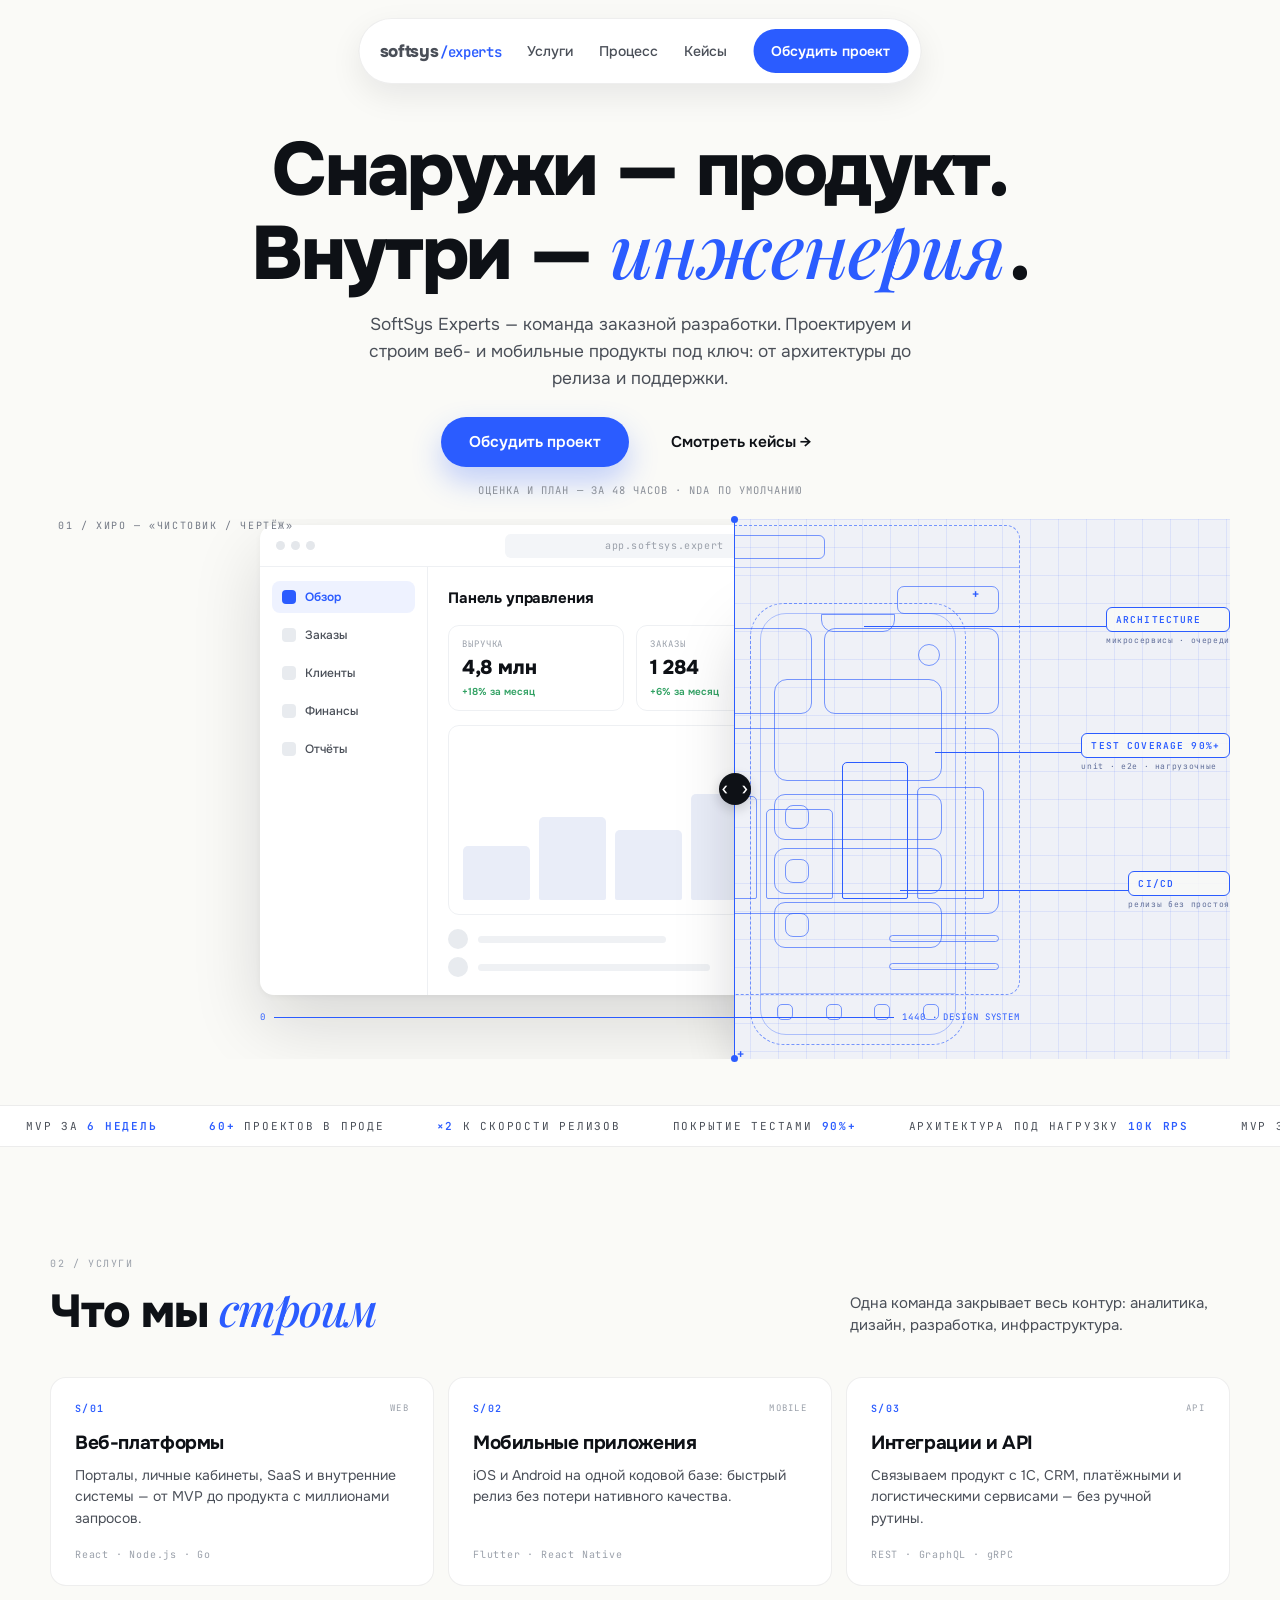
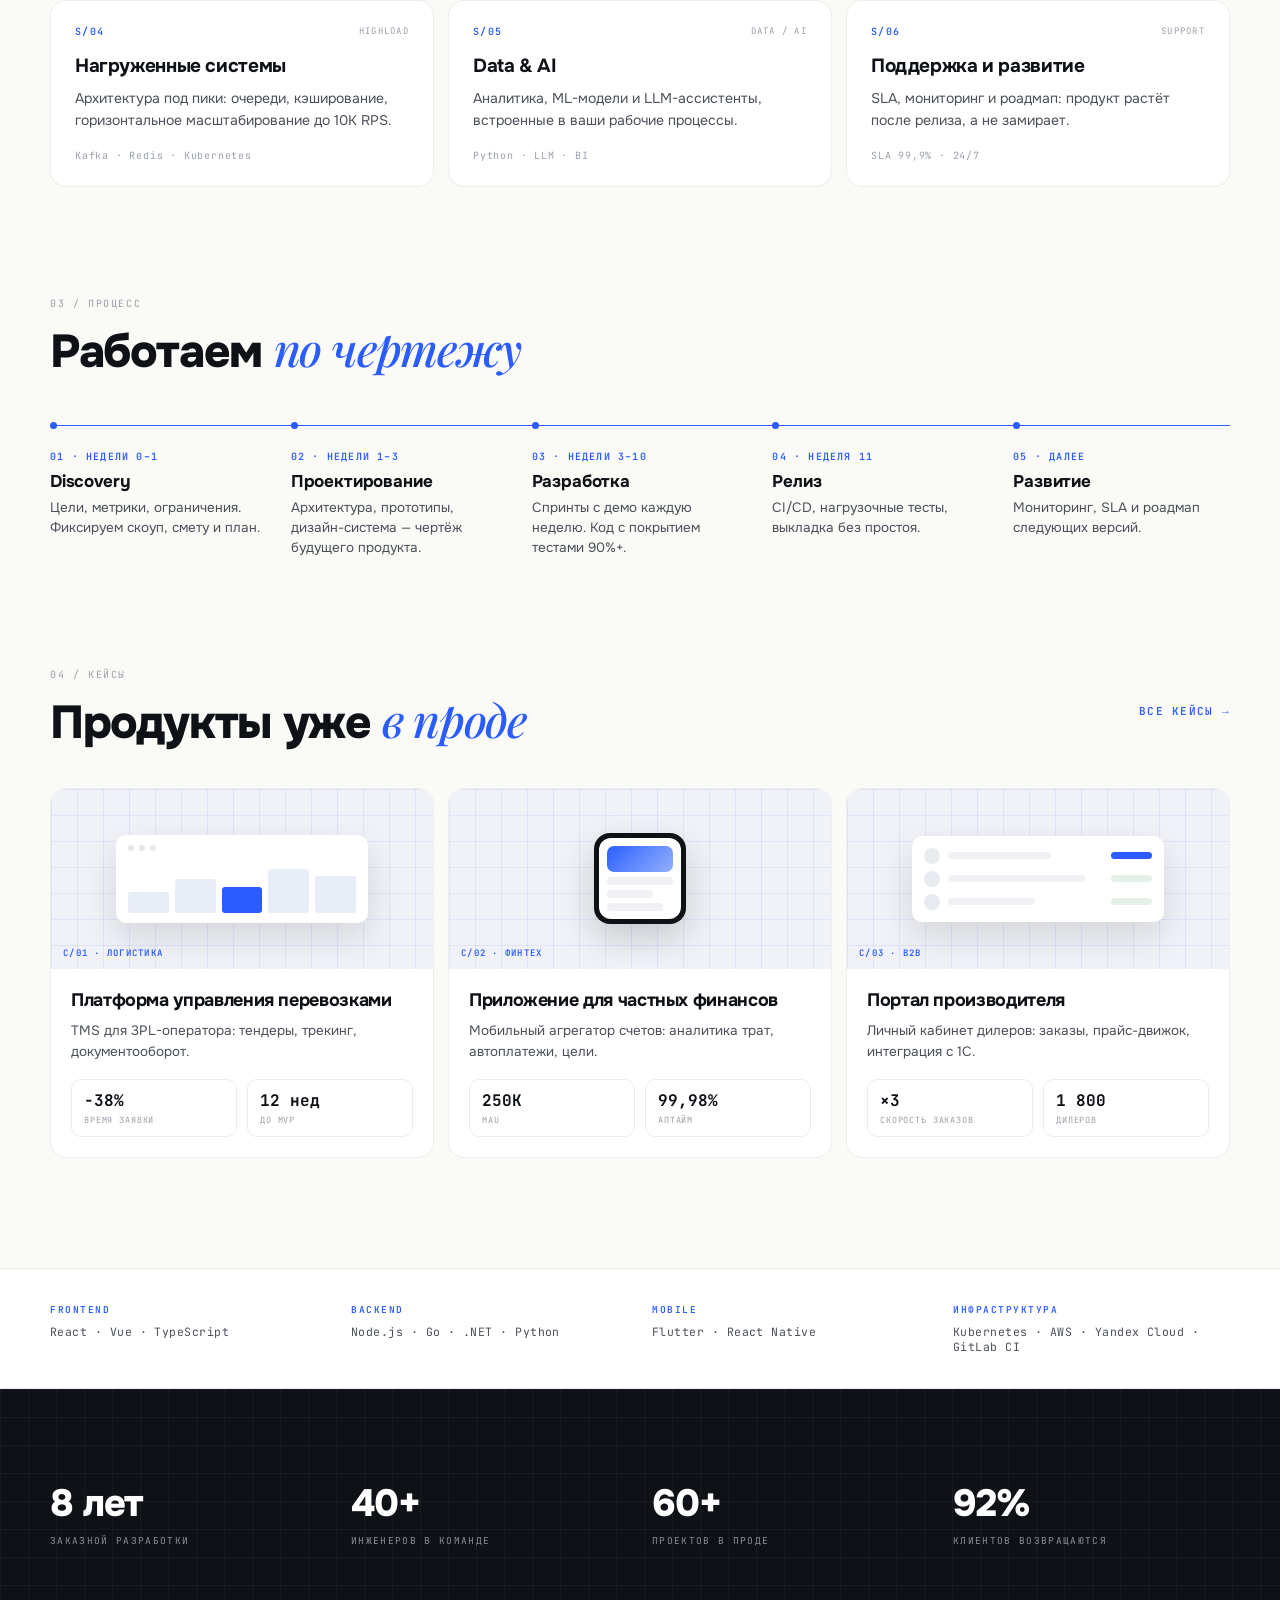
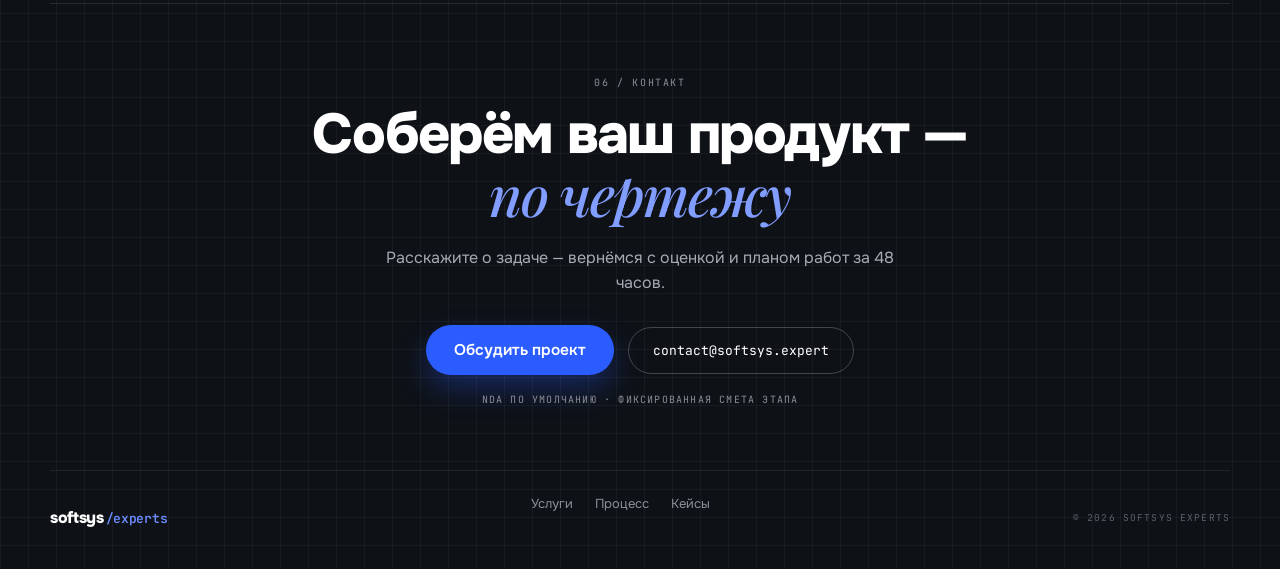
==== commit f4ea5852: "Publish shared SoftSys contact mailbox" ====
--- a/index.html
+++ b/index.html
@@ -25,11 +25,11 @@
 <meta name="twitter:title" content="Заказная разработка сайтов и приложений — SoftSys Experts">
 <meta name="twitter:description" content="Разрабатываем веб-платформы, мобильные приложения и интеграции: от проектирования и архитектуры до релиза и поддержки. Обсудите проект с SoftSys Experts.">
 <meta name="twitter:image" content="https://softsys.expert/og-image.png">
-<script type="application/ld+json">{"@context":"https://schema.org","@graph":[{"@type":"Organization","@id":"https://softsys.expert/#organization","name":"SoftSys Experts","url":"https://softsys.expert/","email":"hello@softsys.expert"},{"@type":"WebSite","@id":"https://softsys.expert/#website","name":"SoftSys Experts","url":"https://softsys.expert/","inLanguage":["ru"],"publisher":{"@id":"https://softsys.expert/#organization"}},{"@type":"WebPage","@id":"https://softsys.expert/","url":"https://softsys.expert/","name":"Заказная разработка сайтов и приложений — SoftSys Experts","description":"Разрабатываем веб-платформы, мобильные приложения и интеграции: от проектирования и архитектуры до релиза и поддержки. Обсудите проект с SoftSys Experts.","inLanguage":"ru","isPartOf":{"@id":"https://softsys.expert/#website"},"about":{"@id":"https://softsys.expert/#organization"}}]}</script><!--seo:end-->
-  <script type="module" crossorigin src="/assets/index-Cely6_X1.js"></script>
+<script type="application/ld+json">{"@context":"https://schema.org","@graph":[{"@type":"Organization","@id":"https://softsys.expert/#organization","name":"SoftSys Experts","url":"https://softsys.expert/","email":"contact@softsys.expert"},{"@type":"WebSite","@id":"https://softsys.expert/#website","name":"SoftSys Experts","url":"https://softsys.expert/","inLanguage":["ru"],"publisher":{"@id":"https://softsys.expert/#organization"}},{"@type":"WebPage","@id":"https://softsys.expert/","url":"https://softsys.expert/","name":"Заказная разработка сайтов и приложений — SoftSys Experts","description":"Разрабатываем веб-платформы, мобильные приложения и интеграции: от проектирования и архитектуры до релиза и поддержки. Обсудите проект с SoftSys Experts.","inLanguage":"ru","isPartOf":{"@id":"https://softsys.expert/#website"},"about":{"@id":"https://softsys.expert/#organization"}}]}</script><!--seo:end-->
+  <script type="module" crossorigin src="/assets/index-eyVeE1br.js"></script>
   <link rel="stylesheet" crossorigin href="/assets/index-GxEfjXDk.css">
 </head>
 <body>
-<div id="app"><!--[--><a class="skip-link" href="#main">К содержанию</a><header class="site-header"><nav class="site-nav" aria-label="Основная навигация"><a class="brand" href="#top">softsys<span>/experts</span></a><button class="menu-toggle" type="button" aria-label="Меню" aria-expanded="false" aria-controls="primary-menu"><span></span><span></span></button><div id="primary-menu" class="nav-links"><a href="#services">Услуги</a><a href="#process">Процесс</a><a href="#cases">Кейсы</a><a class="nav-cta" href="#contact">Обсудить проект</a></div></nav></header><main id="main"><section class="page-section hero d12" id="top"><div class="d13 hero-intro"><h1 class="reveal d14">Снаружи — продукт.<br>Внутри — <span class="d15">инженерия</span>.</h1><p class="reveal d16">SoftSys Experts — команда заказной разработки. Проектируем и строим веб- и мобильные продукты под ключ: от архитектуры до релиза и поддержки.</p><div class="actions reveal d17"><a href="#contact" class="d18 d19">Обсудить проект</a><a href="#cases" class="d20 d21">Смотреть кейсы →</a></div><div class="reveal d22">ОЦЕНКА И ПЛАН — ЗА 48 ЧАСОВ · NDA ПО УМОЛЧАНИЮ</div></div><div class="reveal d23"><div class="comparison" style="--cut:84%;--scale:1;"><div class="comparison-art" aria-hidden="true"><div class="comparison-canvas"><div id="real" class="comparison-scene"><!--[--><div class="browser d26"><div class="b-head d27"><div class="traffic d28"><i class="d29"></i><i class="d30"></i><i class="d31"></i></div><div class="urlbar d32">app.softsys.expert</div></div><div class="d33"><div class="side d34"><div class="s-item s-on d35"><i class="d36"></i>Обзор</div><div class="s-item d37"><i class="d38"></i>Заказы</div><div class="s-item d39"><i class="d40"></i>Клиенты</div><div class="s-item d41"><i class="d42"></i>Финансы</div><div class="s-item d43"><i class="d44"></i>Отчёты</div></div><div class="d45"><div class="d46"><b class="d47">Панель управления</b><span class="chipbtn d48">+ Новый заказ</span></div><div class="d49"><div class="card d50"><span class="d51">ВЫРУЧКА</span><span class="d52">4,8 млн</span><span class="d53">+18% за месяц</span></div><div class="card d54"><span class="d55">ЗАКАЗЫ</span><span class="d56">1 284</span><span class="d57">+6% за месяц</span></div><div class="card d58"><span class="d59">КОНВЕРСИЯ</span><span class="d60">3,9%</span><span class="d61">+0,4 п.п.</span></div></div><div class="chart d62"><div class="bar d63"></div><div class="bar d64"></div><div class="bar d65"></div><div class="bar d66"></div><div class="bar d67"></div><div class="bar bar-hl d68"></div><div class="bar d69"></div></div><div class="d70"><div class="d71"><span class="row-av d72"></span><span class="ln d73"></span><span class="ln d74"></span></div><div class="d75"><span class="row-av d76"></span><span class="ln d77"></span><span class="ln d78"></span></div></div></div></div></div><div class="phone d79"><div class="p-screen d80"><div class="p-notch d81"></div><div class="d82"><b class="d83">Мои финансы</b><span class="p-bell d84"></span></div><div class="p-hero d85"><div class="d86">БАЛАНС</div><div class="d87">128 400 ₽</div><div class="d88"><i class="d89"></i><i class="d90"></i><i class="d91"></i><i class="d92"></i><i class="d93"></i><i class="d94"></i><i class="d95"></i></div></div><div class="d96"><div class="p-item d97"><i class="d98"></i><span class="d99"><b class="d100">Продукты</b><span class="d101">Сегодня, 14:02</span></span><span class="d102">−1 240</span></div><div class="p-item d103"><i class="d104"></i><span class="d105"><b class="d106">Зарплата</b><span class="d107">Вчера</span></span><span class="d108">+86 000</span></div><div class="p-item d109"><i class="d110"></i><span class="d111"><b class="d112">Подписки</b><span class="d113">26 июля</span></span><span class="d114">−499</span></div></div><div class="p-tab d115"><i class="d116"></i><i class="d117"></i><i class="d118"></i><i class="d119"></i></div></div></div><!--]--></div><div class="wire-grid"></div><div id="wire" class="comparison-scene"><!--[--><div class="browser d26"><div class="b-head d27"><div class="traffic d28"><i class="d29"></i><i class="d30"></i><i class="d31"></i></div><div class="urlbar d32">app.softsys.expert</div></div><div class="d33"><div class="side d34"><div class="s-item s-on d35"><i class="d36"></i>Обзор</div><div class="s-item d37"><i class="d38"></i>Заказы</div><div class="s-item d39"><i class="d40"></i>Клиенты</div><div class="s-item d41"><i class="d42"></i>Финансы</div><div class="s-item d43"><i class="d44"></i>Отчёты</div></div><div class="d45"><div class="d46"><b class="d47">Панель управления</b><span class="chipbtn d48">+ Новый заказ</span></div><div class="d49"><div class="card d50"><span class="d51">ВЫРУЧКА</span><span class="d52">4,8 млн</span><span class="d53">+18% за месяц</span></div><div class="card d54"><span class="d55">ЗАКАЗЫ</span><span class="d56">1 284</span><span class="d57">+6% за месяц</span></div><div class="card d58"><span class="d59">КОНВЕРСИЯ</span><span class="d60">3,9%</span><span class="d61">+0,4 п.п.</span></div></div><div class="chart d62"><div class="bar d63"></div><div class="bar d64"></div><div class="bar d65"></div><div class="bar d66"></div><div class="bar d67"></div><div class="bar bar-hl d68"></div><div class="bar d69"></div></div><div class="d70"><div class="d71"><span class="row-av d72"></span><span class="ln d73"></span><span class="ln d74"></span></div><div class="d75"><span class="row-av d76"></span><span class="ln d77"></span><span class="ln d78"></span></div></div></div></div></div><div class="phone d79"><div class="p-screen d80"><div class="p-notch d81"></div><div class="d82"><b class="d83">Мои финансы</b><span class="p-bell d84"></span></div><div class="p-hero d85"><div class="d86">БАЛАНС</div><div class="d87">128 400 ₽</div><div class="d88"><i class="d89"></i><i class="d90"></i><i class="d91"></i><i class="d92"></i><i class="d93"></i><i class="d94"></i><i class="d95"></i></div></div><div class="d96"><div class="p-item d97"><i class="d98"></i><span class="d99"><b class="d100">Продукты</b><span class="d101">Сегодня, 14:02</span></span><span class="d102">−1 240</span></div><div class="p-item d103"><i class="d104"></i><span class="d105"><b class="d106">Зарплата</b><span class="d107">Вчера</span></span><span class="d108">+86 000</span></div><div class="p-item d109"><i class="d110"></i><span class="d111"><b class="d112">Подписки</b><span class="d113">26 июля</span></span><span class="d114">−499</span></div></div><div class="p-tab d115"><i class="d116"></i><i class="d117"></i><i class="d118"></i><i class="d119"></i></div></div></div><!--]--></div><div class="drawing-label">01 / ХИРО — «ЧИСТОВИК / ЧЕРТЁЖ»</div><div class="annotation annotation-one"><i></i><div><b>ARCHITECTURE</b><span>микросервисы · очереди</span></div></div><div class="annotation annotation-two"><i></i><div><b>TEST COVERAGE 90%+</b><span>unit · e2e · нагрузочные</span></div></div><div class="annotation annotation-three"><i></i><div><b>CI/CD</b><span>релизы без простоя</span></div></div><div class="comparison-dim">0 <i></i> 1440 · DESIGN SYSTEM</div></div></div><div class="comparison-divider"><button type="button" role="slider" aria-label="Граница между продуктом и чертежом" aria-valuemin="16" aria-valuemax="84" aria-valuenow="84" aria-valuetext="84% — чистовик" class="comparison-handle"><span aria-hidden="true">‹ ›</span></button></div></div></div><div class="d152"><div class="d153"><span class="d154">MVP ЗА <b class="d155">6 НЕДЕЛЬ</b></span><span class="d156"><b class="d157">60+</b> ПРОЕКТОВ В ПРОДЕ</span><span class="d158"><b class="d159">×2</b> К СКОРОСТИ РЕЛИЗОВ</span><span class="d160">ПОКРЫТИЕ ТЕСТАМИ <b class="d161">90%+</b></span><span class="d162">АРХИТЕКТУРА ПОД НАГРУЗКУ <b class="d163">10K RPS</b></span><span class="d164">MVP ЗА <b class="d165">6 НЕДЕЛЬ</b></span><span class="d166"><b class="d167">60+</b> ПРОЕКТОВ В ПРОДЕ</span><span class="d168"><b class="d169">×2</b> К СКОРОСТИ РЕЛИЗОВ</span><span class="d170">ПОКРЫТИЕ ТЕСТАМИ <b class="d171">90%+</b></span><span class="d172">АРХИТЕКТУРА ПОД НАГРУЗКУ <b class="d173">10K RPS</b></span></div></div></section><section id="services" class="page-section d174"><div class="d175">02 / УСЛУГИ</div><div class="section-heading d176"><h2 class="d177">Что мы <span class="d178">строим</span></h2><p class="d179">Одна команда закрывает весь контур: аналитика, дизайн, разработка, инфраструктура.</p></div><div class="responsive-grid d180"><div class="d181 d182"><div class="d183"><span class="d184">S/01</span><span class="d185">WEB</span></div><b class="d186">Веб-платформы</b><p class="d187">Порталы, личные кабинеты, SaaS и внутренние системы — от MVP до продукта с миллионами запросов.</p><div class="d188">React · Node.js · Go</div></div><div class="d189 d190"><div class="d191"><span class="d192">S/02</span><span class="d193">MOBILE</span></div><b class="d194">Мобильные приложения</b><p class="d195">iOS и Android на одной кодовой базе: быстрый релиз без потери нативного качества.</p><div class="d196">Flutter · React Native</div></div><div class="d197 d198"><div class="d199"><span class="d200">S/03</span><span class="d201">API</span></div><b class="d202">Интеграции и API</b><p class="d203">Связываем продукт с 1С, CRM, платёжными и логистическими сервисами — без ручной рутины.</p><div class="d204">REST · GraphQL · gRPC</div></div><div class="d205 d206"><div class="d207"><span class="d208">S/04</span><span class="d209">HIGHLOAD</span></div><b class="d210">Нагруженные системы</b><p class="d211">Архитектура под пики: очереди, кэширование, горизонтальное масштабирование до 10K RPS.</p><div class="d212">Kafka · Redis · Kubernetes</div></div><div class="d213 d214"><div class="d215"><span class="d216">S/05</span><span class="d217">DATA / AI</span></div><b class="d218">Data &amp; AI</b><p class="d219">Аналитика, ML-модели и LLM-ассистенты, встроенные в ваши рабочие процессы.</p><div class="d220">Python · LLM · BI</div></div><div class="d221 d222"><div class="d223"><span class="d224">S/06</span><span class="d225">SUPPORT</span></div><b class="d226">Поддержка и развитие</b><p class="d227">SLA, мониторинг и роадмап: продукт растёт после релиза, а не замирает.</p><div class="d228">SLA 99,9% · 24/7</div></div></div></section><section id="process" class="page-section d229"><div class="d230">03 / ПРОЦЕСС</div><h2 class="d231">Работаем <span class="d232">по чертежу</span></h2><div class="d233"><div class="responsive-grid d234"><div class="d235 d236"><div class="d237">01 · НЕДЕЛИ 0–1</div><b class="d238">Discovery</b><p class="d239">Цели, метрики, ограничения. Фиксируем скоуп, смету и план.</p></div><div class="d240 d241"><div class="d242">02 · НЕДЕЛИ 1–3</div><b class="d243">Проектирование</b><p class="d244">Архитектура, прототипы, дизайн-система — чертёж будущего продукта.</p></div><div class="d245 d246"><div class="d247">03 · НЕДЕЛИ 3–10</div><b class="d248">Разработка</b><p class="d249">Спринты с демо каждую неделю. Код с покрытием тестами 90%+.</p></div><div class="d250 d251"><div class="d252">04 · НЕДЕЛЯ 11</div><b class="d253">Релиз</b><p class="d254">CI/CD, нагрузочные тесты, выкладка без простоя.</p></div><div class="d255 d256"><div class="d257">05 · ДАЛЕЕ</div><b class="d258">Развитие</b><p class="d259">Мониторинг, SLA и роадмап следующих версий.</p></div></div></div></section><section id="cases" class="page-section d260"><div class="d261">04 / КЕЙСЫ</div><div class="section-heading actions d262"><h2 class="d263">Продукты уже <span class="d264">в проде</span></h2><a href="#contact" class="d265 d266">ВСЕ КЕЙСЫ →</a></div><div class="responsive-grid d267"><div class="d268"><div class="d269"><div class="d270"><div class="d271"><i class="d272"></i><i class="d273"></i><i class="d274"></i></div><div class="d275"><i class="d276"></i><i class="d277"></i><i class="d278"></i><i class="d279"></i><i class="d280"></i></div></div><span class="d281">C/01 · ЛОГИСТИКА</span></div><div class="d282"><h3 class="d283">Платформа управления перевозками</h3><p class="d284">TMS для 3PL-оператора: тендеры, трекинг, документооборот.</p><div class="d285"><div class="d286"><b class="d287">−38%</b><span class="d288">ВРЕМЯ ЗАЯВКИ</span></div><div class="d289"><b class="d290">12 нед</b><span class="d291">ДО MVP</span></div></div></div></div><div class="d292"><div class="d293"><div class="d294"><div class="d295"><div class="d296"></div><div class="d297"></div><div class="d298"></div><div class="d299"></div></div></div><span class="d300">C/02 · ФИНТЕХ</span></div><div class="d301"><h3 class="d302">Приложение для частных финансов</h3><p class="d303">Мобильный агрегатор счетов: аналитика трат, автоплатежи, цели.</p><div class="d304"><div class="d305"><b class="d306">250K</b><span class="d307">MAU</span></div><div class="d308"><b class="d309">99,98%</b><span class="d310">АПТАЙМ</span></div></div></div></div><div class="d311"><div class="d312"><div class="d313"><div class="d314"><i class="d315"></i><i class="d316"></i><i class="d317"></i></div><div class="d318"><i class="d319"></i><i class="d320"></i><i class="d321"></i></div><div class="d322"><i class="d323"></i><i class="d324"></i><i class="d325"></i></div></div><span class="d326">C/03 · B2B</span></div><div class="d327"><h3 class="d328">Портал производителя</h3><p class="d329">Личный кабинет дилеров: заказы, прайс-движок, интеграция с 1С.</p><div class="d330"><div class="d331"><b class="d332">×3</b><span class="d333">СКОРОСТЬ ЗАКАЗОВ</span></div><div class="d334"><b class="d335">1 800</b><span class="d336">ДИЛЕРОВ</span></div></div></div></div></div></section><section class="page-section d337"><div class="responsive-grid d338"><div><div class="d339">FRONTEND</div><div class="d340">React · Vue · TypeScript</div></div><div><div class="d341">BACKEND</div><div class="d342">Node.js · Go · .NET · Python</div></div><div><div class="d343">MOBILE</div><div class="d344">Flutter · React Native</div></div><div><div class="d345">ИНФРАСТРУКТУРА</div><div class="d346">Kubernetes · AWS · Yandex Cloud · GitLab CI</div></div></div></section><section id="contact" class="page-section d347"><div class="d348"><div class="responsive-grid d349"><div><b class="d350">8 лет</b><div class="d351">ЗАКАЗНОЙ РАЗРАБОТКИ</div></div><div><b class="d352">40+</b><div class="d353">ИНЖЕНЕРОВ В КОМАНДЕ</div></div><div><b class="d354">60+</b><div class="d355">ПРОЕКТОВ В ПРОДЕ</div></div><div><b class="d356">92%</b><div class="d357">КЛИЕНТОВ ВОЗВРАЩАЮТСЯ</div></div></div><div class="d358"></div><div class="d359"><div class="d360">06 / КОНТАКТ</div><h2 class="d361">Соберём ваш продукт — <span class="d362">по чертежу</span></h2><p class="d363">Расскажите о задаче — вернёмся с оценкой и планом работ за 48 часов.</p><div class="actions d364"><a href="mailto:hello@softsys.expert" class="d365 d366">Обсудить проект</a><a href="mailto:hello@softsys.expert" class="d367 d368">hello@softsys.expert</a></div><div class="d369">NDA ПО УМОЛЧАНИЮ · ФИКСИРОВАННАЯ СМЕТА ЭТАПА</div></div><div class="d370"><div class="d371">softsys<span class="d372">/experts</span></div><div class="actions d373"><a href="#services" class="d374 d375">Услуги</a><a href="#process" class="d376 d377">Процесс</a><a href="#cases" class="d378 d379">Кейсы</a></div><div class="d380">© 2026 SOFTSYS EXPERTS</div></div></div></section></main><!--]--></div>
+<div id="app"><!--[--><a class="skip-link" href="#main">К содержанию</a><header class="site-header"><nav class="site-nav" aria-label="Основная навигация"><a class="brand" href="#top">softsys<span>/experts</span></a><button class="menu-toggle" type="button" aria-label="Меню" aria-expanded="false" aria-controls="primary-menu"><span></span><span></span></button><div id="primary-menu" class="nav-links"><a href="#services">Услуги</a><a href="#process">Процесс</a><a href="#cases">Кейсы</a><a class="nav-cta" href="#contact">Обсудить проект</a></div></nav></header><main id="main"><section class="page-section hero d12" id="top"><div class="d13 hero-intro"><h1 class="reveal d14">Снаружи — продукт.<br>Внутри — <span class="d15">инженерия</span>.</h1><p class="reveal d16">SoftSys Experts — команда заказной разработки. Проектируем и строим веб- и мобильные продукты под ключ: от архитектуры до релиза и поддержки.</p><div class="actions reveal d17"><a href="#contact" class="d18 d19">Обсудить проект</a><a href="#cases" class="d20 d21">Смотреть кейсы →</a></div><div class="reveal d22">ОЦЕНКА И ПЛАН — ЗА 48 ЧАСОВ · NDA ПО УМОЛЧАНИЮ</div></div><div class="reveal d23"><div class="comparison" style="--cut:84%;--scale:1;"><div class="comparison-art" aria-hidden="true"><div class="comparison-canvas"><div id="real" class="comparison-scene"><!--[--><div class="browser d26"><div class="b-head d27"><div class="traffic d28"><i class="d29"></i><i class="d30"></i><i class="d31"></i></div><div class="urlbar d32">app.softsys.expert</div></div><div class="d33"><div class="side d34"><div class="s-item s-on d35"><i class="d36"></i>Обзор</div><div class="s-item d37"><i class="d38"></i>Заказы</div><div class="s-item d39"><i class="d40"></i>Клиенты</div><div class="s-item d41"><i class="d42"></i>Финансы</div><div class="s-item d43"><i class="d44"></i>Отчёты</div></div><div class="d45"><div class="d46"><b class="d47">Панель управления</b><span class="chipbtn d48">+ Новый заказ</span></div><div class="d49"><div class="card d50"><span class="d51">ВЫРУЧКА</span><span class="d52">4,8 млн</span><span class="d53">+18% за месяц</span></div><div class="card d54"><span class="d55">ЗАКАЗЫ</span><span class="d56">1 284</span><span class="d57">+6% за месяц</span></div><div class="card d58"><span class="d59">КОНВЕРСИЯ</span><span class="d60">3,9%</span><span class="d61">+0,4 п.п.</span></div></div><div class="chart d62"><div class="bar d63"></div><div class="bar d64"></div><div class="bar d65"></div><div class="bar d66"></div><div class="bar d67"></div><div class="bar bar-hl d68"></div><div class="bar d69"></div></div><div class="d70"><div class="d71"><span class="row-av d72"></span><span class="ln d73"></span><span class="ln d74"></span></div><div class="d75"><span class="row-av d76"></span><span class="ln d77"></span><span class="ln d78"></span></div></div></div></div></div><div class="phone d79"><div class="p-screen d80"><div class="p-notch d81"></div><div class="d82"><b class="d83">Мои финансы</b><span class="p-bell d84"></span></div><div class="p-hero d85"><div class="d86">БАЛАНС</div><div class="d87">128 400 ₽</div><div class="d88"><i class="d89"></i><i class="d90"></i><i class="d91"></i><i class="d92"></i><i class="d93"></i><i class="d94"></i><i class="d95"></i></div></div><div class="d96"><div class="p-item d97"><i class="d98"></i><span class="d99"><b class="d100">Продукты</b><span class="d101">Сегодня, 14:02</span></span><span class="d102">−1 240</span></div><div class="p-item d103"><i class="d104"></i><span class="d105"><b class="d106">Зарплата</b><span class="d107">Вчера</span></span><span class="d108">+86 000</span></div><div class="p-item d109"><i class="d110"></i><span class="d111"><b class="d112">Подписки</b><span class="d113">26 июля</span></span><span class="d114">−499</span></div></div><div class="p-tab d115"><i class="d116"></i><i class="d117"></i><i class="d118"></i><i class="d119"></i></div></div></div><!--]--></div><div class="wire-grid"></div><div id="wire" class="comparison-scene"><!--[--><div class="browser d26"><div class="b-head d27"><div class="traffic d28"><i class="d29"></i><i class="d30"></i><i class="d31"></i></div><div class="urlbar d32">app.softsys.expert</div></div><div class="d33"><div class="side d34"><div class="s-item s-on d35"><i class="d36"></i>Обзор</div><div class="s-item d37"><i class="d38"></i>Заказы</div><div class="s-item d39"><i class="d40"></i>Клиенты</div><div class="s-item d41"><i class="d42"></i>Финансы</div><div class="s-item d43"><i class="d44"></i>Отчёты</div></div><div class="d45"><div class="d46"><b class="d47">Панель управления</b><span class="chipbtn d48">+ Новый заказ</span></div><div class="d49"><div class="card d50"><span class="d51">ВЫРУЧКА</span><span class="d52">4,8 млн</span><span class="d53">+18% за месяц</span></div><div class="card d54"><span class="d55">ЗАКАЗЫ</span><span class="d56">1 284</span><span class="d57">+6% за месяц</span></div><div class="card d58"><span class="d59">КОНВЕРСИЯ</span><span class="d60">3,9%</span><span class="d61">+0,4 п.п.</span></div></div><div class="chart d62"><div class="bar d63"></div><div class="bar d64"></div><div class="bar d65"></div><div class="bar d66"></div><div class="bar d67"></div><div class="bar bar-hl d68"></div><div class="bar d69"></div></div><div class="d70"><div class="d71"><span class="row-av d72"></span><span class="ln d73"></span><span class="ln d74"></span></div><div class="d75"><span class="row-av d76"></span><span class="ln d77"></span><span class="ln d78"></span></div></div></div></div></div><div class="phone d79"><div class="p-screen d80"><div class="p-notch d81"></div><div class="d82"><b class="d83">Мои финансы</b><span class="p-bell d84"></span></div><div class="p-hero d85"><div class="d86">БАЛАНС</div><div class="d87">128 400 ₽</div><div class="d88"><i class="d89"></i><i class="d90"></i><i class="d91"></i><i class="d92"></i><i class="d93"></i><i class="d94"></i><i class="d95"></i></div></div><div class="d96"><div class="p-item d97"><i class="d98"></i><span class="d99"><b class="d100">Продукты</b><span class="d101">Сегодня, 14:02</span></span><span class="d102">−1 240</span></div><div class="p-item d103"><i class="d104"></i><span class="d105"><b class="d106">Зарплата</b><span class="d107">Вчера</span></span><span class="d108">+86 000</span></div><div class="p-item d109"><i class="d110"></i><span class="d111"><b class="d112">Подписки</b><span class="d113">26 июля</span></span><span class="d114">−499</span></div></div><div class="p-tab d115"><i class="d116"></i><i class="d117"></i><i class="d118"></i><i class="d119"></i></div></div></div><!--]--></div><div class="drawing-label">01 / ХИРО — «ЧИСТОВИК / ЧЕРТЁЖ»</div><div class="annotation annotation-one"><i></i><div><b>ARCHITECTURE</b><span>микросервисы · очереди</span></div></div><div class="annotation annotation-two"><i></i><div><b>TEST COVERAGE 90%+</b><span>unit · e2e · нагрузочные</span></div></div><div class="annotation annotation-three"><i></i><div><b>CI/CD</b><span>релизы без простоя</span></div></div><div class="comparison-dim">0 <i></i> 1440 · DESIGN SYSTEM</div></div></div><div class="comparison-divider"><button type="button" role="slider" aria-label="Граница между продуктом и чертежом" aria-valuemin="16" aria-valuemax="84" aria-valuenow="84" aria-valuetext="84% — чистовик" class="comparison-handle"><span aria-hidden="true">‹ ›</span></button></div></div></div><div class="d152"><div class="d153"><span class="d154">MVP ЗА <b class="d155">6 НЕДЕЛЬ</b></span><span class="d156"><b class="d157">60+</b> ПРОЕКТОВ В ПРОДЕ</span><span class="d158"><b class="d159">×2</b> К СКОРОСТИ РЕЛИЗОВ</span><span class="d160">ПОКРЫТИЕ ТЕСТАМИ <b class="d161">90%+</b></span><span class="d162">АРХИТЕКТУРА ПОД НАГРУЗКУ <b class="d163">10K RPS</b></span><span class="d164">MVP ЗА <b class="d165">6 НЕДЕЛЬ</b></span><span class="d166"><b class="d167">60+</b> ПРОЕКТОВ В ПРОДЕ</span><span class="d168"><b class="d169">×2</b> К СКОРОСТИ РЕЛИЗОВ</span><span class="d170">ПОКРЫТИЕ ТЕСТАМИ <b class="d171">90%+</b></span><span class="d172">АРХИТЕКТУРА ПОД НАГРУЗКУ <b class="d173">10K RPS</b></span></div></div></section><section id="services" class="page-section d174"><div class="d175">02 / УСЛУГИ</div><div class="section-heading d176"><h2 class="d177">Что мы <span class="d178">строим</span></h2><p class="d179">Одна команда закрывает весь контур: аналитика, дизайн, разработка, инфраструктура.</p></div><div class="responsive-grid d180"><div class="d181 d182"><div class="d183"><span class="d184">S/01</span><span class="d185">WEB</span></div><b class="d186">Веб-платформы</b><p class="d187">Порталы, личные кабинеты, SaaS и внутренние системы — от MVP до продукта с миллионами запросов.</p><div class="d188">React · Node.js · Go</div></div><div class="d189 d190"><div class="d191"><span class="d192">S/02</span><span class="d193">MOBILE</span></div><b class="d194">Мобильные приложения</b><p class="d195">iOS и Android на одной кодовой базе: быстрый релиз без потери нативного качества.</p><div class="d196">Flutter · React Native</div></div><div class="d197 d198"><div class="d199"><span class="d200">S/03</span><span class="d201">API</span></div><b class="d202">Интеграции и API</b><p class="d203">Связываем продукт с 1С, CRM, платёжными и логистическими сервисами — без ручной рутины.</p><div class="d204">REST · GraphQL · gRPC</div></div><div class="d205 d206"><div class="d207"><span class="d208">S/04</span><span class="d209">HIGHLOAD</span></div><b class="d210">Нагруженные системы</b><p class="d211">Архитектура под пики: очереди, кэширование, горизонтальное масштабирование до 10K RPS.</p><div class="d212">Kafka · Redis · Kubernetes</div></div><div class="d213 d214"><div class="d215"><span class="d216">S/05</span><span class="d217">DATA / AI</span></div><b class="d218">Data &amp; AI</b><p class="d219">Аналитика, ML-модели и LLM-ассистенты, встроенные в ваши рабочие процессы.</p><div class="d220">Python · LLM · BI</div></div><div class="d221 d222"><div class="d223"><span class="d224">S/06</span><span class="d225">SUPPORT</span></div><b class="d226">Поддержка и развитие</b><p class="d227">SLA, мониторинг и роадмап: продукт растёт после релиза, а не замирает.</p><div class="d228">SLA 99,9% · 24/7</div></div></div></section><section id="process" class="page-section d229"><div class="d230">03 / ПРОЦЕСС</div><h2 class="d231">Работаем <span class="d232">по чертежу</span></h2><div class="d233"><div class="responsive-grid d234"><div class="d235 d236"><div class="d237">01 · НЕДЕЛИ 0–1</div><b class="d238">Discovery</b><p class="d239">Цели, метрики, ограничения. Фиксируем скоуп, смету и план.</p></div><div class="d240 d241"><div class="d242">02 · НЕДЕЛИ 1–3</div><b class="d243">Проектирование</b><p class="d244">Архитектура, прототипы, дизайн-система — чертёж будущего продукта.</p></div><div class="d245 d246"><div class="d247">03 · НЕДЕЛИ 3–10</div><b class="d248">Разработка</b><p class="d249">Спринты с демо каждую неделю. Код с покрытием тестами 90%+.</p></div><div class="d250 d251"><div class="d252">04 · НЕДЕЛЯ 11</div><b class="d253">Релиз</b><p class="d254">CI/CD, нагрузочные тесты, выкладка без простоя.</p></div><div class="d255 d256"><div class="d257">05 · ДАЛЕЕ</div><b class="d258">Развитие</b><p class="d259">Мониторинг, SLA и роадмап следующих версий.</p></div></div></div></section><section id="cases" class="page-section d260"><div class="d261">04 / КЕЙСЫ</div><div class="section-heading actions d262"><h2 class="d263">Продукты уже <span class="d264">в проде</span></h2><a href="#contact" class="d265 d266">ВСЕ КЕЙСЫ →</a></div><div class="responsive-grid d267"><div class="d268"><div class="d269"><div class="d270"><div class="d271"><i class="d272"></i><i class="d273"></i><i class="d274"></i></div><div class="d275"><i class="d276"></i><i class="d277"></i><i class="d278"></i><i class="d279"></i><i class="d280"></i></div></div><span class="d281">C/01 · ЛОГИСТИКА</span></div><div class="d282"><h3 class="d283">Платформа управления перевозками</h3><p class="d284">TMS для 3PL-оператора: тендеры, трекинг, документооборот.</p><div class="d285"><div class="d286"><b class="d287">−38%</b><span class="d288">ВРЕМЯ ЗАЯВКИ</span></div><div class="d289"><b class="d290">12 нед</b><span class="d291">ДО MVP</span></div></div></div></div><div class="d292"><div class="d293"><div class="d294"><div class="d295"><div class="d296"></div><div class="d297"></div><div class="d298"></div><div class="d299"></div></div></div><span class="d300">C/02 · ФИНТЕХ</span></div><div class="d301"><h3 class="d302">Приложение для частных финансов</h3><p class="d303">Мобильный агрегатор счетов: аналитика трат, автоплатежи, цели.</p><div class="d304"><div class="d305"><b class="d306">250K</b><span class="d307">MAU</span></div><div class="d308"><b class="d309">99,98%</b><span class="d310">АПТАЙМ</span></div></div></div></div><div class="d311"><div class="d312"><div class="d313"><div class="d314"><i class="d315"></i><i class="d316"></i><i class="d317"></i></div><div class="d318"><i class="d319"></i><i class="d320"></i><i class="d321"></i></div><div class="d322"><i class="d323"></i><i class="d324"></i><i class="d325"></i></div></div><span class="d326">C/03 · B2B</span></div><div class="d327"><h3 class="d328">Портал производителя</h3><p class="d329">Личный кабинет дилеров: заказы, прайс-движок, интеграция с 1С.</p><div class="d330"><div class="d331"><b class="d332">×3</b><span class="d333">СКОРОСТЬ ЗАКАЗОВ</span></div><div class="d334"><b class="d335">1 800</b><span class="d336">ДИЛЕРОВ</span></div></div></div></div></div></section><section class="page-section d337"><div class="responsive-grid d338"><div><div class="d339">FRONTEND</div><div class="d340">React · Vue · TypeScript</div></div><div><div class="d341">BACKEND</div><div class="d342">Node.js · Go · .NET · Python</div></div><div><div class="d343">MOBILE</div><div class="d344">Flutter · React Native</div></div><div><div class="d345">ИНФРАСТРУКТУРА</div><div class="d346">Kubernetes · AWS · Yandex Cloud · GitLab CI</div></div></div></section><section id="contact" class="page-section d347"><div class="d348"><div class="responsive-grid d349"><div><b class="d350">8 лет</b><div class="d351">ЗАКАЗНОЙ РАЗРАБОТКИ</div></div><div><b class="d352">40+</b><div class="d353">ИНЖЕНЕРОВ В КОМАНДЕ</div></div><div><b class="d354">60+</b><div class="d355">ПРОЕКТОВ В ПРОДЕ</div></div><div><b class="d356">92%</b><div class="d357">КЛИЕНТОВ ВОЗВРАЩАЮТСЯ</div></div></div><div class="d358"></div><div class="d359"><div class="d360">06 / КОНТАКТ</div><h2 class="d361">Соберём ваш продукт — <span class="d362">по чертежу</span></h2><p class="d363">Расскажите о задаче — вернёмся с оценкой и планом работ за 48 часов.</p><div class="actions d364"><a href="mailto:contact@softsys.expert" class="d365 d366">Обсудить проект</a><a href="mailto:contact@softsys.expert" class="d367 d368">contact@softsys.expert</a></div><div class="d369">NDA ПО УМОЛЧАНИЮ · ФИКСИРОВАННАЯ СМЕТА ЭТАПА</div></div><div class="d370"><div class="d371">softsys<span class="d372">/experts</span></div><div class="actions d373"><a href="#services" class="d374 d375">Услуги</a><a href="#process" class="d376 d377">Процесс</a><a href="#cases" class="d378 d379">Кейсы</a></div><div class="d380">© 2026 SOFTSYS EXPERTS</div></div></div></section></main><!--]--></div>
 </body>
 </html>
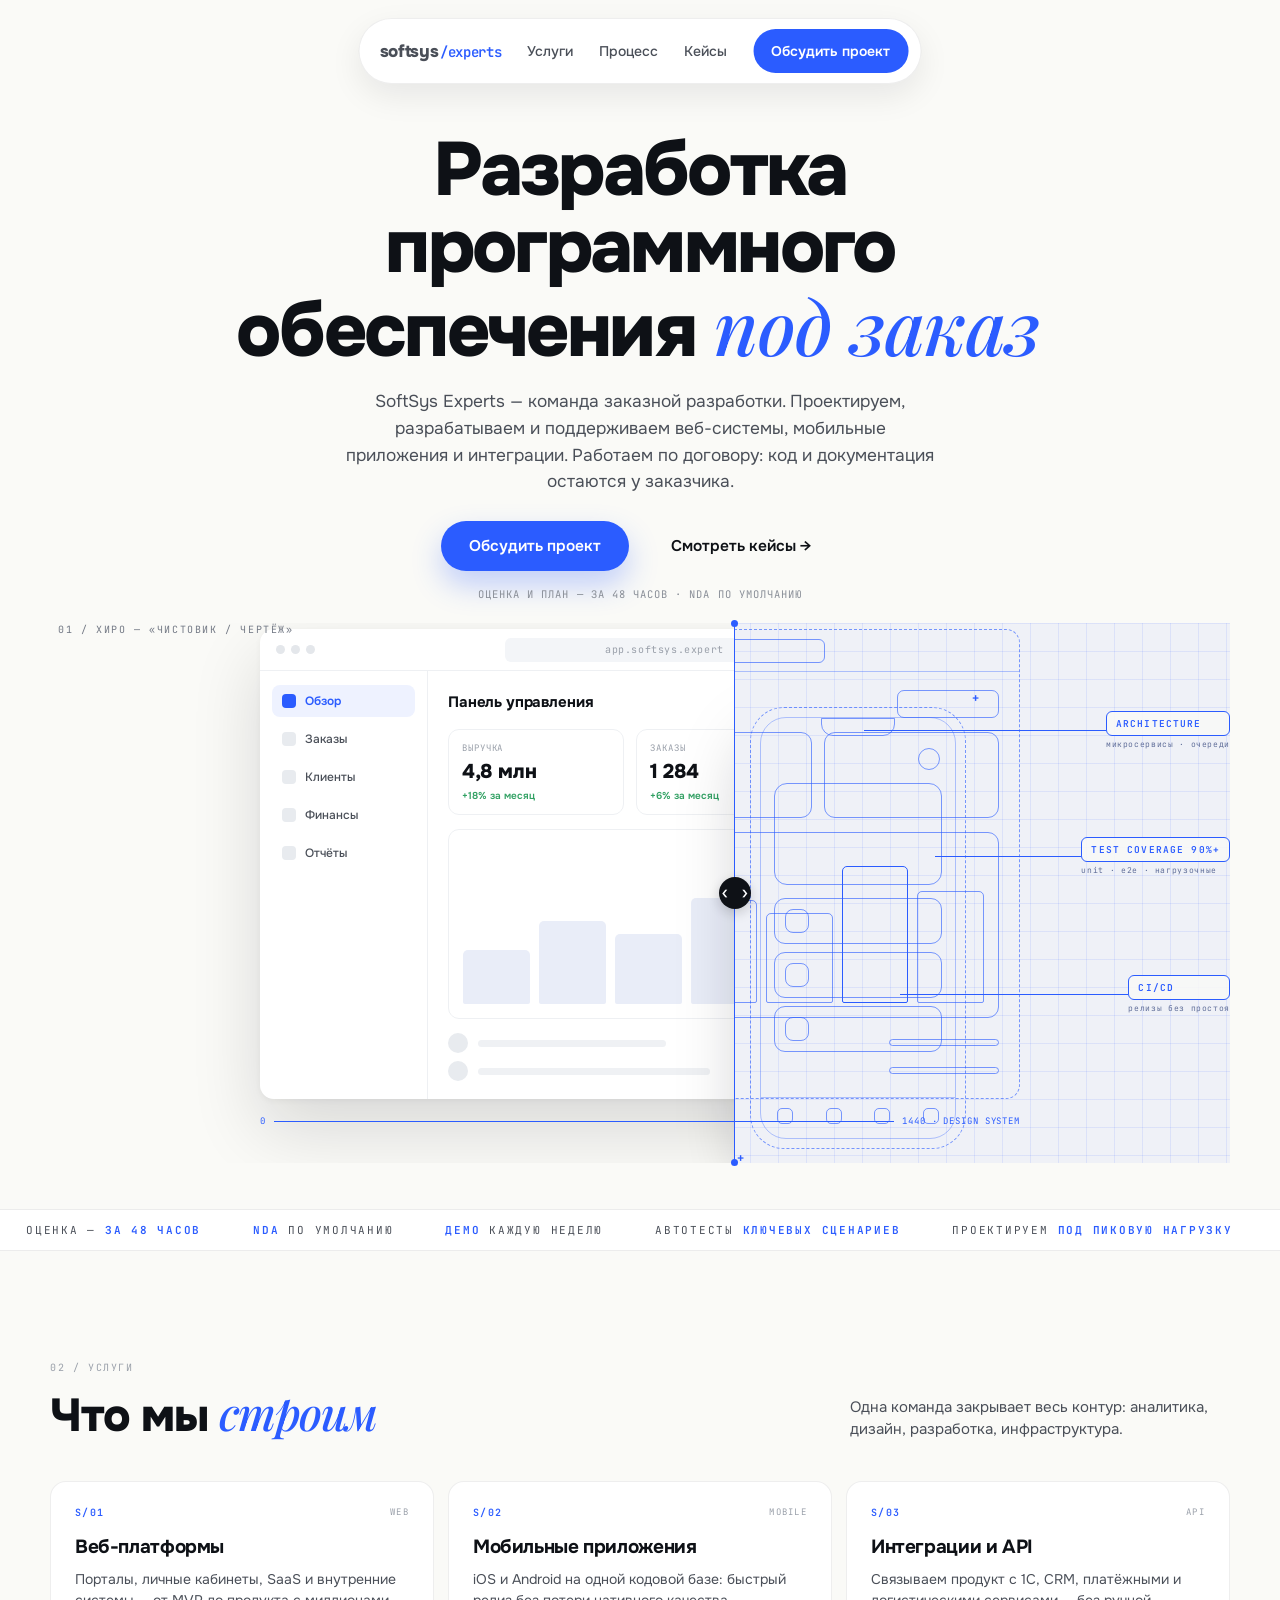
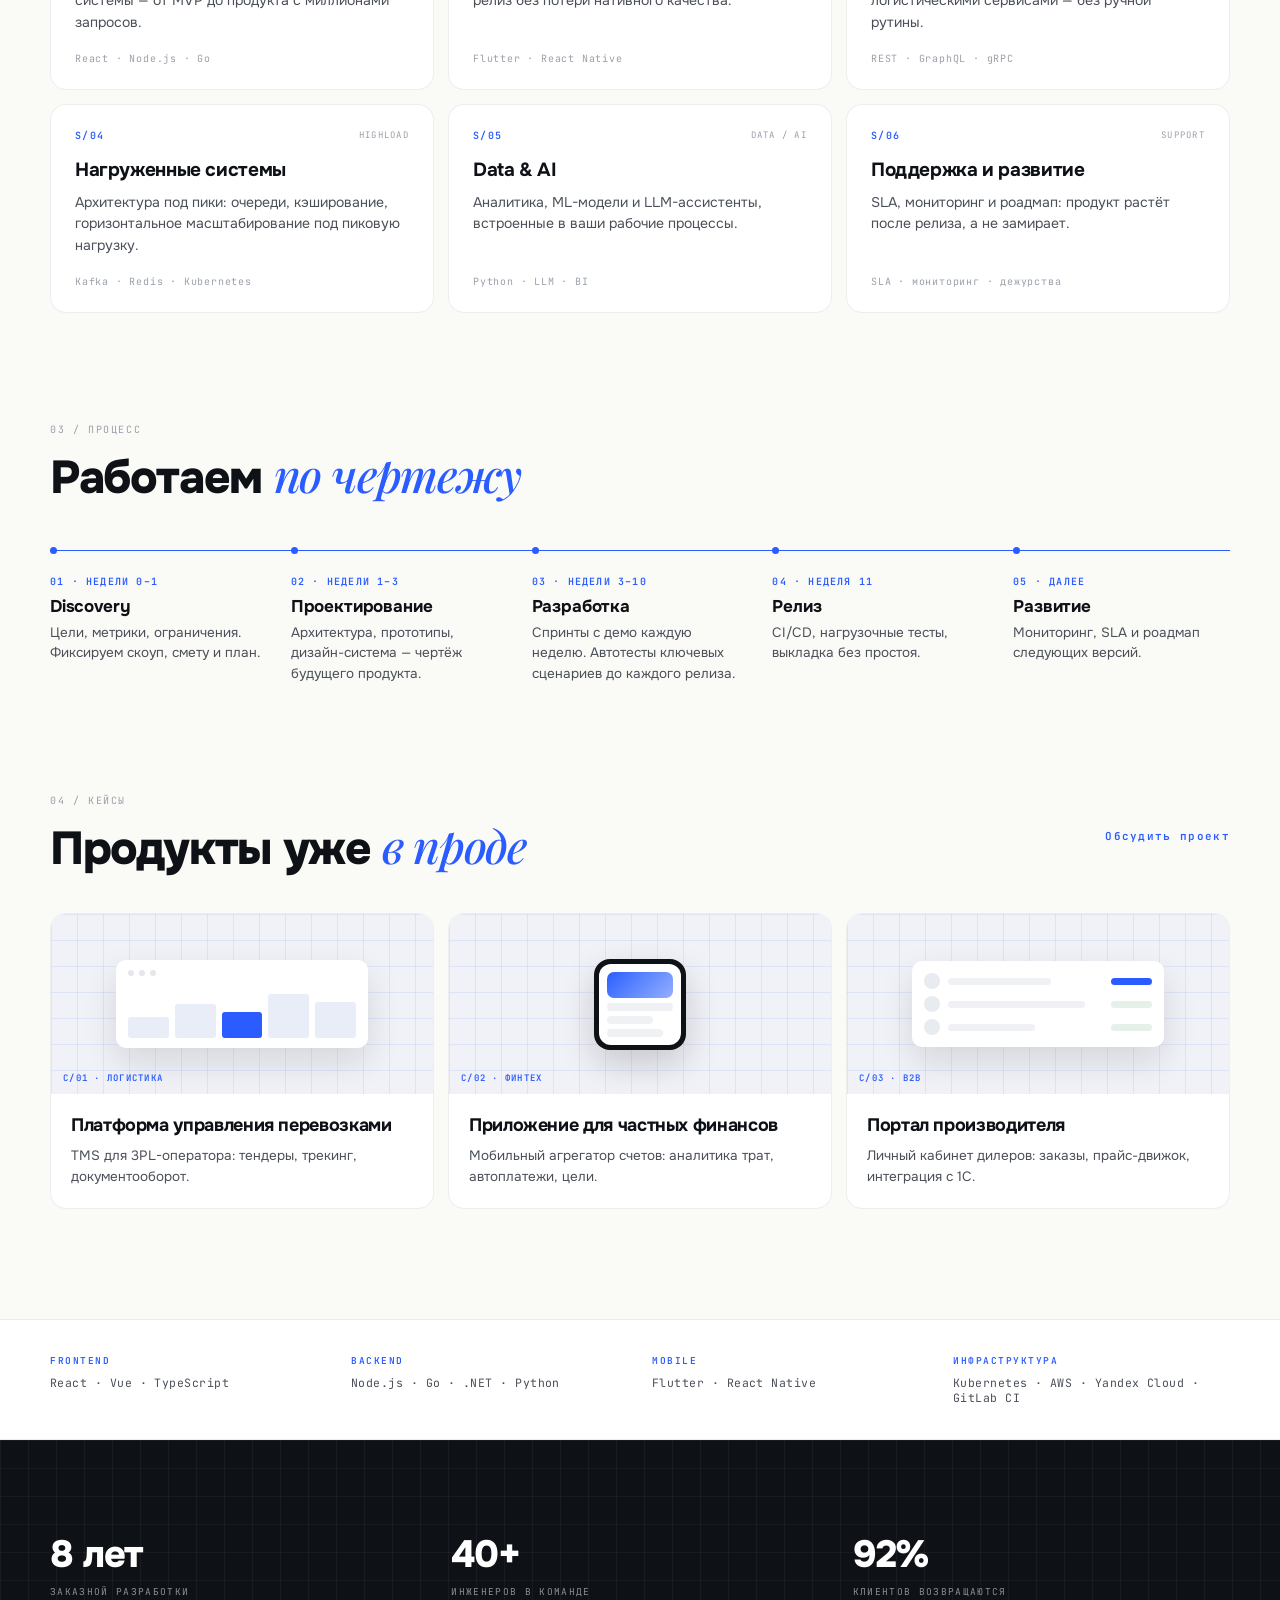
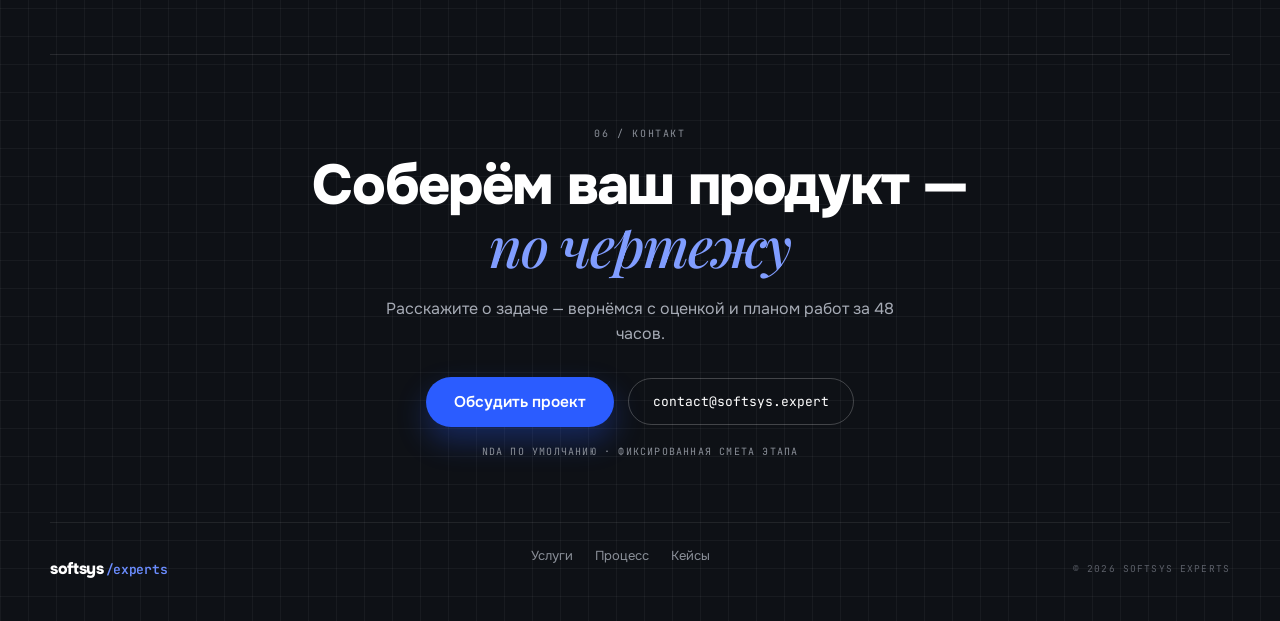
==== commit dfd53ffe: "chore: rebuild from softsys-landing 2026-09-10" ====
--- a/index.html
+++ b/index.html
@@ -26,10 +26,10 @@
 <meta name="twitter:description" content="Разрабатываем веб-платформы, мобильные приложения и интеграции: от проектирования и архитектуры до релиза и поддержки. Обсудите проект с SoftSys Experts.">
 <meta name="twitter:image" content="https://softsys.expert/og-image.png">
 <script type="application/ld+json">{"@context":"https://schema.org","@graph":[{"@type":"Organization","@id":"https://softsys.expert/#organization","name":"SoftSys Experts","url":"https://softsys.expert/","email":"contact@softsys.expert"},{"@type":"WebSite","@id":"https://softsys.expert/#website","name":"SoftSys Experts","url":"https://softsys.expert/","inLanguage":["ru"],"publisher":{"@id":"https://softsys.expert/#organization"}},{"@type":"WebPage","@id":"https://softsys.expert/","url":"https://softsys.expert/","name":"Заказная разработка сайтов и приложений — SoftSys Experts","description":"Разрабатываем веб-платформы, мобильные приложения и интеграции: от проектирования и архитектуры до релиза и поддержки. Обсудите проект с SoftSys Experts.","inLanguage":"ru","isPartOf":{"@id":"https://softsys.expert/#website"},"about":{"@id":"https://softsys.expert/#organization"}}]}</script><!--seo:end-->
-  <script type="module" crossorigin src="/assets/index-eyVeE1br.js"></script>
+  <script type="module" crossorigin src="/assets/index-DCbpAI0c.js"></script>
   <link rel="stylesheet" crossorigin href="/assets/index-GxEfjXDk.css">
 </head>
 <body>
-<div id="app"><!--[--><a class="skip-link" href="#main">К содержанию</a><header class="site-header"><nav class="site-nav" aria-label="Основная навигация"><a class="brand" href="#top">softsys<span>/experts</span></a><button class="menu-toggle" type="button" aria-label="Меню" aria-expanded="false" aria-controls="primary-menu"><span></span><span></span></button><div id="primary-menu" class="nav-links"><a href="#services">Услуги</a><a href="#process">Процесс</a><a href="#cases">Кейсы</a><a class="nav-cta" href="#contact">Обсудить проект</a></div></nav></header><main id="main"><section class="page-section hero d12" id="top"><div class="d13 hero-intro"><h1 class="reveal d14">Снаружи — продукт.<br>Внутри — <span class="d15">инженерия</span>.</h1><p class="reveal d16">SoftSys Experts — команда заказной разработки. Проектируем и строим веб- и мобильные продукты под ключ: от архитектуры до релиза и поддержки.</p><div class="actions reveal d17"><a href="#contact" class="d18 d19">Обсудить проект</a><a href="#cases" class="d20 d21">Смотреть кейсы →</a></div><div class="reveal d22">ОЦЕНКА И ПЛАН — ЗА 48 ЧАСОВ · NDA ПО УМОЛЧАНИЮ</div></div><div class="reveal d23"><div class="comparison" style="--cut:84%;--scale:1;"><div class="comparison-art" aria-hidden="true"><div class="comparison-canvas"><div id="real" class="comparison-scene"><!--[--><div class="browser d26"><div class="b-head d27"><div class="traffic d28"><i class="d29"></i><i class="d30"></i><i class="d31"></i></div><div class="urlbar d32">app.softsys.expert</div></div><div class="d33"><div class="side d34"><div class="s-item s-on d35"><i class="d36"></i>Обзор</div><div class="s-item d37"><i class="d38"></i>Заказы</div><div class="s-item d39"><i class="d40"></i>Клиенты</div><div class="s-item d41"><i class="d42"></i>Финансы</div><div class="s-item d43"><i class="d44"></i>Отчёты</div></div><div class="d45"><div class="d46"><b class="d47">Панель управления</b><span class="chipbtn d48">+ Новый заказ</span></div><div class="d49"><div class="card d50"><span class="d51">ВЫРУЧКА</span><span class="d52">4,8 млн</span><span class="d53">+18% за месяц</span></div><div class="card d54"><span class="d55">ЗАКАЗЫ</span><span class="d56">1 284</span><span class="d57">+6% за месяц</span></div><div class="card d58"><span class="d59">КОНВЕРСИЯ</span><span class="d60">3,9%</span><span class="d61">+0,4 п.п.</span></div></div><div class="chart d62"><div class="bar d63"></div><div class="bar d64"></div><div class="bar d65"></div><div class="bar d66"></div><div class="bar d67"></div><div class="bar bar-hl d68"></div><div class="bar d69"></div></div><div class="d70"><div class="d71"><span class="row-av d72"></span><span class="ln d73"></span><span class="ln d74"></span></div><div class="d75"><span class="row-av d76"></span><span class="ln d77"></span><span class="ln d78"></span></div></div></div></div></div><div class="phone d79"><div class="p-screen d80"><div class="p-notch d81"></div><div class="d82"><b class="d83">Мои финансы</b><span class="p-bell d84"></span></div><div class="p-hero d85"><div class="d86">БАЛАНС</div><div class="d87">128 400 ₽</div><div class="d88"><i class="d89"></i><i class="d90"></i><i class="d91"></i><i class="d92"></i><i class="d93"></i><i class="d94"></i><i class="d95"></i></div></div><div class="d96"><div class="p-item d97"><i class="d98"></i><span class="d99"><b class="d100">Продукты</b><span class="d101">Сегодня, 14:02</span></span><span class="d102">−1 240</span></div><div class="p-item d103"><i class="d104"></i><span class="d105"><b class="d106">Зарплата</b><span class="d107">Вчера</span></span><span class="d108">+86 000</span></div><div class="p-item d109"><i class="d110"></i><span class="d111"><b class="d112">Подписки</b><span class="d113">26 июля</span></span><span class="d114">−499</span></div></div><div class="p-tab d115"><i class="d116"></i><i class="d117"></i><i class="d118"></i><i class="d119"></i></div></div></div><!--]--></div><div class="wire-grid"></div><div id="wire" class="comparison-scene"><!--[--><div class="browser d26"><div class="b-head d27"><div class="traffic d28"><i class="d29"></i><i class="d30"></i><i class="d31"></i></div><div class="urlbar d32">app.softsys.expert</div></div><div class="d33"><div class="side d34"><div class="s-item s-on d35"><i class="d36"></i>Обзор</div><div class="s-item d37"><i class="d38"></i>Заказы</div><div class="s-item d39"><i class="d40"></i>Клиенты</div><div class="s-item d41"><i class="d42"></i>Финансы</div><div class="s-item d43"><i class="d44"></i>Отчёты</div></div><div class="d45"><div class="d46"><b class="d47">Панель управления</b><span class="chipbtn d48">+ Новый заказ</span></div><div class="d49"><div class="card d50"><span class="d51">ВЫРУЧКА</span><span class="d52">4,8 млн</span><span class="d53">+18% за месяц</span></div><div class="card d54"><span class="d55">ЗАКАЗЫ</span><span class="d56">1 284</span><span class="d57">+6% за месяц</span></div><div class="card d58"><span class="d59">КОНВЕРСИЯ</span><span class="d60">3,9%</span><span class="d61">+0,4 п.п.</span></div></div><div class="chart d62"><div class="bar d63"></div><div class="bar d64"></div><div class="bar d65"></div><div class="bar d66"></div><div class="bar d67"></div><div class="bar bar-hl d68"></div><div class="bar d69"></div></div><div class="d70"><div class="d71"><span class="row-av d72"></span><span class="ln d73"></span><span class="ln d74"></span></div><div class="d75"><span class="row-av d76"></span><span class="ln d77"></span><span class="ln d78"></span></div></div></div></div></div><div class="phone d79"><div class="p-screen d80"><div class="p-notch d81"></div><div class="d82"><b class="d83">Мои финансы</b><span class="p-bell d84"></span></div><div class="p-hero d85"><div class="d86">БАЛАНС</div><div class="d87">128 400 ₽</div><div class="d88"><i class="d89"></i><i class="d90"></i><i class="d91"></i><i class="d92"></i><i class="d93"></i><i class="d94"></i><i class="d95"></i></div></div><div class="d96"><div class="p-item d97"><i class="d98"></i><span class="d99"><b class="d100">Продукты</b><span class="d101">Сегодня, 14:02</span></span><span class="d102">−1 240</span></div><div class="p-item d103"><i class="d104"></i><span class="d105"><b class="d106">Зарплата</b><span class="d107">Вчера</span></span><span class="d108">+86 000</span></div><div class="p-item d109"><i class="d110"></i><span class="d111"><b class="d112">Подписки</b><span class="d113">26 июля</span></span><span class="d114">−499</span></div></div><div class="p-tab d115"><i class="d116"></i><i class="d117"></i><i class="d118"></i><i class="d119"></i></div></div></div><!--]--></div><div class="drawing-label">01 / ХИРО — «ЧИСТОВИК / ЧЕРТЁЖ»</div><div class="annotation annotation-one"><i></i><div><b>ARCHITECTURE</b><span>микросервисы · очереди</span></div></div><div class="annotation annotation-two"><i></i><div><b>TEST COVERAGE 90%+</b><span>unit · e2e · нагрузочные</span></div></div><div class="annotation annotation-three"><i></i><div><b>CI/CD</b><span>релизы без простоя</span></div></div><div class="comparison-dim">0 <i></i> 1440 · DESIGN SYSTEM</div></div></div><div class="comparison-divider"><button type="button" role="slider" aria-label="Граница между продуктом и чертежом" aria-valuemin="16" aria-valuemax="84" aria-valuenow="84" aria-valuetext="84% — чистовик" class="comparison-handle"><span aria-hidden="true">‹ ›</span></button></div></div></div><div class="d152"><div class="d153"><span class="d154">MVP ЗА <b class="d155">6 НЕДЕЛЬ</b></span><span class="d156"><b class="d157">60+</b> ПРОЕКТОВ В ПРОДЕ</span><span class="d158"><b class="d159">×2</b> К СКОРОСТИ РЕЛИЗОВ</span><span class="d160">ПОКРЫТИЕ ТЕСТАМИ <b class="d161">90%+</b></span><span class="d162">АРХИТЕКТУРА ПОД НАГРУЗКУ <b class="d163">10K RPS</b></span><span class="d164">MVP ЗА <b class="d165">6 НЕДЕЛЬ</b></span><span class="d166"><b class="d167">60+</b> ПРОЕКТОВ В ПРОДЕ</span><span class="d168"><b class="d169">×2</b> К СКОРОСТИ РЕЛИЗОВ</span><span class="d170">ПОКРЫТИЕ ТЕСТАМИ <b class="d171">90%+</b></span><span class="d172">АРХИТЕКТУРА ПОД НАГРУЗКУ <b class="d173">10K RPS</b></span></div></div></section><section id="services" class="page-section d174"><div class="d175">02 / УСЛУГИ</div><div class="section-heading d176"><h2 class="d177">Что мы <span class="d178">строим</span></h2><p class="d179">Одна команда закрывает весь контур: аналитика, дизайн, разработка, инфраструктура.</p></div><div class="responsive-grid d180"><div class="d181 d182"><div class="d183"><span class="d184">S/01</span><span class="d185">WEB</span></div><b class="d186">Веб-платформы</b><p class="d187">Порталы, личные кабинеты, SaaS и внутренние системы — от MVP до продукта с миллионами запросов.</p><div class="d188">React · Node.js · Go</div></div><div class="d189 d190"><div class="d191"><span class="d192">S/02</span><span class="d193">MOBILE</span></div><b class="d194">Мобильные приложения</b><p class="d195">iOS и Android на одной кодовой базе: быстрый релиз без потери нативного качества.</p><div class="d196">Flutter · React Native</div></div><div class="d197 d198"><div class="d199"><span class="d200">S/03</span><span class="d201">API</span></div><b class="d202">Интеграции и API</b><p class="d203">Связываем продукт с 1С, CRM, платёжными и логистическими сервисами — без ручной рутины.</p><div class="d204">REST · GraphQL · gRPC</div></div><div class="d205 d206"><div class="d207"><span class="d208">S/04</span><span class="d209">HIGHLOAD</span></div><b class="d210">Нагруженные системы</b><p class="d211">Архитектура под пики: очереди, кэширование, горизонтальное масштабирование до 10K RPS.</p><div class="d212">Kafka · Redis · Kubernetes</div></div><div class="d213 d214"><div class="d215"><span class="d216">S/05</span><span class="d217">DATA / AI</span></div><b class="d218">Data &amp; AI</b><p class="d219">Аналитика, ML-модели и LLM-ассистенты, встроенные в ваши рабочие процессы.</p><div class="d220">Python · LLM · BI</div></div><div class="d221 d222"><div class="d223"><span class="d224">S/06</span><span class="d225">SUPPORT</span></div><b class="d226">Поддержка и развитие</b><p class="d227">SLA, мониторинг и роадмап: продукт растёт после релиза, а не замирает.</p><div class="d228">SLA 99,9% · 24/7</div></div></div></section><section id="process" class="page-section d229"><div class="d230">03 / ПРОЦЕСС</div><h2 class="d231">Работаем <span class="d232">по чертежу</span></h2><div class="d233"><div class="responsive-grid d234"><div class="d235 d236"><div class="d237">01 · НЕДЕЛИ 0–1</div><b class="d238">Discovery</b><p class="d239">Цели, метрики, ограничения. Фиксируем скоуп, смету и план.</p></div><div class="d240 d241"><div class="d242">02 · НЕДЕЛИ 1–3</div><b class="d243">Проектирование</b><p class="d244">Архитектура, прототипы, дизайн-система — чертёж будущего продукта.</p></div><div class="d245 d246"><div class="d247">03 · НЕДЕЛИ 3–10</div><b class="d248">Разработка</b><p class="d249">Спринты с демо каждую неделю. Код с покрытием тестами 90%+.</p></div><div class="d250 d251"><div class="d252">04 · НЕДЕЛЯ 11</div><b class="d253">Релиз</b><p class="d254">CI/CD, нагрузочные тесты, выкладка без простоя.</p></div><div class="d255 d256"><div class="d257">05 · ДАЛЕЕ</div><b class="d258">Развитие</b><p class="d259">Мониторинг, SLA и роадмап следующих версий.</p></div></div></div></section><section id="cases" class="page-section d260"><div class="d261">04 / КЕЙСЫ</div><div class="section-heading actions d262"><h2 class="d263">Продукты уже <span class="d264">в проде</span></h2><a href="#contact" class="d265 d266">ВСЕ КЕЙСЫ →</a></div><div class="responsive-grid d267"><div class="d268"><div class="d269"><div class="d270"><div class="d271"><i class="d272"></i><i class="d273"></i><i class="d274"></i></div><div class="d275"><i class="d276"></i><i class="d277"></i><i class="d278"></i><i class="d279"></i><i class="d280"></i></div></div><span class="d281">C/01 · ЛОГИСТИКА</span></div><div class="d282"><h3 class="d283">Платформа управления перевозками</h3><p class="d284">TMS для 3PL-оператора: тендеры, трекинг, документооборот.</p><div class="d285"><div class="d286"><b class="d287">−38%</b><span class="d288">ВРЕМЯ ЗАЯВКИ</span></div><div class="d289"><b class="d290">12 нед</b><span class="d291">ДО MVP</span></div></div></div></div><div class="d292"><div class="d293"><div class="d294"><div class="d295"><div class="d296"></div><div class="d297"></div><div class="d298"></div><div class="d299"></div></div></div><span class="d300">C/02 · ФИНТЕХ</span></div><div class="d301"><h3 class="d302">Приложение для частных финансов</h3><p class="d303">Мобильный агрегатор счетов: аналитика трат, автоплатежи, цели.</p><div class="d304"><div class="d305"><b class="d306">250K</b><span class="d307">MAU</span></div><div class="d308"><b class="d309">99,98%</b><span class="d310">АПТАЙМ</span></div></div></div></div><div class="d311"><div class="d312"><div class="d313"><div class="d314"><i class="d315"></i><i class="d316"></i><i class="d317"></i></div><div class="d318"><i class="d319"></i><i class="d320"></i><i class="d321"></i></div><div class="d322"><i class="d323"></i><i class="d324"></i><i class="d325"></i></div></div><span class="d326">C/03 · B2B</span></div><div class="d327"><h3 class="d328">Портал производителя</h3><p class="d329">Личный кабинет дилеров: заказы, прайс-движок, интеграция с 1С.</p><div class="d330"><div class="d331"><b class="d332">×3</b><span class="d333">СКОРОСТЬ ЗАКАЗОВ</span></div><div class="d334"><b class="d335">1 800</b><span class="d336">ДИЛЕРОВ</span></div></div></div></div></div></section><section class="page-section d337"><div class="responsive-grid d338"><div><div class="d339">FRONTEND</div><div class="d340">React · Vue · TypeScript</div></div><div><div class="d341">BACKEND</div><div class="d342">Node.js · Go · .NET · Python</div></div><div><div class="d343">MOBILE</div><div class="d344">Flutter · React Native</div></div><div><div class="d345">ИНФРАСТРУКТУРА</div><div class="d346">Kubernetes · AWS · Yandex Cloud · GitLab CI</div></div></div></section><section id="contact" class="page-section d347"><div class="d348"><div class="responsive-grid d349"><div><b class="d350">8 лет</b><div class="d351">ЗАКАЗНОЙ РАЗРАБОТКИ</div></div><div><b class="d352">40+</b><div class="d353">ИНЖЕНЕРОВ В КОМАНДЕ</div></div><div><b class="d354">60+</b><div class="d355">ПРОЕКТОВ В ПРОДЕ</div></div><div><b class="d356">92%</b><div class="d357">КЛИЕНТОВ ВОЗВРАЩАЮТСЯ</div></div></div><div class="d358"></div><div class="d359"><div class="d360">06 / КОНТАКТ</div><h2 class="d361">Соберём ваш продукт — <span class="d362">по чертежу</span></h2><p class="d363">Расскажите о задаче — вернёмся с оценкой и планом работ за 48 часов.</p><div class="actions d364"><a href="mailto:contact@softsys.expert" class="d365 d366">Обсудить проект</a><a href="mailto:contact@softsys.expert" class="d367 d368">contact@softsys.expert</a></div><div class="d369">NDA ПО УМОЛЧАНИЮ · ФИКСИРОВАННАЯ СМЕТА ЭТАПА</div></div><div class="d370"><div class="d371">softsys<span class="d372">/experts</span></div><div class="actions d373"><a href="#services" class="d374 d375">Услуги</a><a href="#process" class="d376 d377">Процесс</a><a href="#cases" class="d378 d379">Кейсы</a></div><div class="d380">© 2026 SOFTSYS EXPERTS</div></div></div></section></main><!--]--></div>
+<div id="app"><!--[--><a class="skip-link" href="#main">К содержанию</a><header class="site-header"><nav class="site-nav" aria-label="Основная навигация"><a class="brand" href="#top">softsys<span>/experts</span></a><button class="menu-toggle" type="button" aria-label="Меню" aria-expanded="false" aria-controls="primary-menu"><span></span><span></span></button><div id="primary-menu" class="nav-links"><a href="#services">Услуги</a><a href="#process">Процесс</a><a href="#cases">Кейсы</a><a class="nav-cta" href="#contact">Обсудить проект</a></div></nav></header><main id="main"><section class="page-section hero d12" id="top"><div class="d13 hero-intro"><h1 class="reveal d14">Разработка программного<br>обеспечения <span class="d15">под заказ</span></h1><p class="reveal d16">SoftSys Experts — команда заказной разработки. Проектируем, разрабатываем и поддерживаем веб-системы, мобильные приложения и интеграции. Работаем по договору: код и документация остаются у заказчика.</p><div class="actions reveal d17"><a href="#contact" class="d18 d19">Обсудить проект</a><a href="#cases" class="d20 d21">Смотреть кейсы →</a></div><div class="reveal d22">ОЦЕНКА И ПЛАН — ЗА 48 ЧАСОВ · NDA ПО УМОЛЧАНИЮ</div></div><div class="reveal d23"><div class="comparison" style="--cut:84%;--scale:1;"><div class="comparison-art" aria-hidden="true"><div class="comparison-canvas"><div id="real" class="comparison-scene"><!--[--><div class="browser d26"><div class="b-head d27"><div class="traffic d28"><i class="d29"></i><i class="d30"></i><i class="d31"></i></div><div class="urlbar d32">app.softsys.expert</div></div><div class="d33"><div class="side d34"><div class="s-item s-on d35"><i class="d36"></i>Обзор</div><div class="s-item d37"><i class="d38"></i>Заказы</div><div class="s-item d39"><i class="d40"></i>Клиенты</div><div class="s-item d41"><i class="d42"></i>Финансы</div><div class="s-item d43"><i class="d44"></i>Отчёты</div></div><div class="d45"><div class="d46"><b class="d47">Панель управления</b><span class="chipbtn d48">+ Новый заказ</span></div><div class="d49"><div class="card d50"><span class="d51">ВЫРУЧКА</span><span class="d52">4,8 млн</span><span class="d53">+18% за месяц</span></div><div class="card d54"><span class="d55">ЗАКАЗЫ</span><span class="d56">1 284</span><span class="d57">+6% за месяц</span></div><div class="card d58"><span class="d59">КОНВЕРСИЯ</span><span class="d60">3,9%</span><span class="d61">+0,4 п.п.</span></div></div><div class="chart d62"><div class="bar d63"></div><div class="bar d64"></div><div class="bar d65"></div><div class="bar d66"></div><div class="bar d67"></div><div class="bar bar-hl d68"></div><div class="bar d69"></div></div><div class="d70"><div class="d71"><span class="row-av d72"></span><span class="ln d73"></span><span class="ln d74"></span></div><div class="d75"><span class="row-av d76"></span><span class="ln d77"></span><span class="ln d78"></span></div></div></div></div></div><div class="phone d79"><div class="p-screen d80"><div class="p-notch d81"></div><div class="d82"><b class="d83">Мои финансы</b><span class="p-bell d84"></span></div><div class="p-hero d85"><div class="d86">БАЛАНС</div><div class="d87">128 400 ₽</div><div class="d88"><i class="d89"></i><i class="d90"></i><i class="d91"></i><i class="d92"></i><i class="d93"></i><i class="d94"></i><i class="d95"></i></div></div><div class="d96"><div class="p-item d97"><i class="d98"></i><span class="d99"><b class="d100">Продукты</b><span class="d101">Сегодня, 14:02</span></span><span class="d102">−1 240</span></div><div class="p-item d103"><i class="d104"></i><span class="d105"><b class="d106">Зарплата</b><span class="d107">Вчера</span></span><span class="d108">+86 000</span></div><div class="p-item d109"><i class="d110"></i><span class="d111"><b class="d112">Подписки</b><span class="d113">26 июля</span></span><span class="d114">−499</span></div></div><div class="p-tab d115"><i class="d116"></i><i class="d117"></i><i class="d118"></i><i class="d119"></i></div></div></div><!--]--></div><div class="wire-grid"></div><div id="wire" class="comparison-scene"><!--[--><div class="browser d26"><div class="b-head d27"><div class="traffic d28"><i class="d29"></i><i class="d30"></i><i class="d31"></i></div><div class="urlbar d32">app.softsys.expert</div></div><div class="d33"><div class="side d34"><div class="s-item s-on d35"><i class="d36"></i>Обзор</div><div class="s-item d37"><i class="d38"></i>Заказы</div><div class="s-item d39"><i class="d40"></i>Клиенты</div><div class="s-item d41"><i class="d42"></i>Финансы</div><div class="s-item d43"><i class="d44"></i>Отчёты</div></div><div class="d45"><div class="d46"><b class="d47">Панель управления</b><span class="chipbtn d48">+ Новый заказ</span></div><div class="d49"><div class="card d50"><span class="d51">ВЫРУЧКА</span><span class="d52">4,8 млн</span><span class="d53">+18% за месяц</span></div><div class="card d54"><span class="d55">ЗАКАЗЫ</span><span class="d56">1 284</span><span class="d57">+6% за месяц</span></div><div class="card d58"><span class="d59">КОНВЕРСИЯ</span><span class="d60">3,9%</span><span class="d61">+0,4 п.п.</span></div></div><div class="chart d62"><div class="bar d63"></div><div class="bar d64"></div><div class="bar d65"></div><div class="bar d66"></div><div class="bar d67"></div><div class="bar bar-hl d68"></div><div class="bar d69"></div></div><div class="d70"><div class="d71"><span class="row-av d72"></span><span class="ln d73"></span><span class="ln d74"></span></div><div class="d75"><span class="row-av d76"></span><span class="ln d77"></span><span class="ln d78"></span></div></div></div></div></div><div class="phone d79"><div class="p-screen d80"><div class="p-notch d81"></div><div class="d82"><b class="d83">Мои финансы</b><span class="p-bell d84"></span></div><div class="p-hero d85"><div class="d86">БАЛАНС</div><div class="d87">128 400 ₽</div><div class="d88"><i class="d89"></i><i class="d90"></i><i class="d91"></i><i class="d92"></i><i class="d93"></i><i class="d94"></i><i class="d95"></i></div></div><div class="d96"><div class="p-item d97"><i class="d98"></i><span class="d99"><b class="d100">Продукты</b><span class="d101">Сегодня, 14:02</span></span><span class="d102">−1 240</span></div><div class="p-item d103"><i class="d104"></i><span class="d105"><b class="d106">Зарплата</b><span class="d107">Вчера</span></span><span class="d108">+86 000</span></div><div class="p-item d109"><i class="d110"></i><span class="d111"><b class="d112">Подписки</b><span class="d113">26 июля</span></span><span class="d114">−499</span></div></div><div class="p-tab d115"><i class="d116"></i><i class="d117"></i><i class="d118"></i><i class="d119"></i></div></div></div><!--]--></div><div class="drawing-label">01 / ХИРО — «ЧИСТОВИК / ЧЕРТЁЖ»</div><div class="annotation annotation-one"><i></i><div><b>ARCHITECTURE</b><span>микросервисы · очереди</span></div></div><div class="annotation annotation-two"><i></i><div><b>TEST COVERAGE 90%+</b><span>unit · e2e · нагрузочные</span></div></div><div class="annotation annotation-three"><i></i><div><b>CI/CD</b><span>релизы без простоя</span></div></div><div class="comparison-dim">0 <i></i> 1440 · DESIGN SYSTEM</div></div></div><div class="comparison-divider"><button type="button" role="slider" aria-label="Граница между продуктом и чертежом" aria-valuemin="16" aria-valuemax="84" aria-valuenow="84" aria-valuetext="84% — чистовик" class="comparison-handle"><span aria-hidden="true">‹ ›</span></button></div></div></div><div class="d152"><div class="d153"><span class="d154">ОЦЕНКА — <b class="d155">ЗА 48 ЧАСОВ</b></span><span class="d156"><b class="d157">NDA</b> ПО УМОЛЧАНИЮ</span><span class="d158"><b class="d159">ДЕМО</b> КАЖДУЮ НЕДЕЛЮ</span><span class="d160">АВТОТЕСТЫ <b class="d161">КЛЮЧЕВЫХ СЦЕНАРИЕВ</b></span><span class="d162">ПРОЕКТИРУЕМ <b class="d163">ПОД ПИКОВУЮ НАГРУЗКУ</b></span><span class="d164">ОЦЕНКА — <b class="d165">ЗА 48 ЧАСОВ</b></span><span class="d166"><b class="d167">NDA</b> ПО УМОЛЧАНИЮ</span><span class="d168"><b class="d169">ДЕМО</b> КАЖДУЮ НЕДЕЛЮ</span><span class="d170">АВТОТЕСТЫ <b class="d171">КЛЮЧЕВЫХ СЦЕНАРИЕВ</b></span><span class="d172">ПРОЕКТИРУЕМ <b class="d173">ПОД ПИКОВУЮ НАГРУЗКУ</b></span></div></div></section><section id="services" class="page-section d174"><div class="d175">02 / УСЛУГИ</div><div class="section-heading d176"><h2 class="d177">Что мы <span class="d178">строим</span></h2><p class="d179">Одна команда закрывает весь контур: аналитика, дизайн, разработка, инфраструктура.</p></div><div class="responsive-grid d180"><div class="d181 d182"><div class="d183"><span class="d184">S/01</span><span class="d185">WEB</span></div><b class="d186">Веб-платформы</b><p class="d187">Порталы, личные кабинеты, SaaS и внутренние системы — от MVP до продукта с миллионами запросов.</p><div class="d188">React · Node.js · Go</div></div><div class="d189 d190"><div class="d191"><span class="d192">S/02</span><span class="d193">MOBILE</span></div><b class="d194">Мобильные приложения</b><p class="d195">iOS и Android на одной кодовой базе: быстрый релиз без потери нативного качества.</p><div class="d196">Flutter · React Native</div></div><div class="d197 d198"><div class="d199"><span class="d200">S/03</span><span class="d201">API</span></div><b class="d202">Интеграции и API</b><p class="d203">Связываем продукт с 1С, CRM, платёжными и логистическими сервисами — без ручной рутины.</p><div class="d204">REST · GraphQL · gRPC</div></div><div class="d205 d206"><div class="d207"><span class="d208">S/04</span><span class="d209">HIGHLOAD</span></div><b class="d210">Нагруженные системы</b><p class="d211">Архитектура под пики: очереди, кэширование, горизонтальное масштабирование под пиковую нагрузку.</p><div class="d212">Kafka · Redis · Kubernetes</div></div><div class="d213 d214"><div class="d215"><span class="d216">S/05</span><span class="d217">DATA / AI</span></div><b class="d218">Data &amp; AI</b><p class="d219">Аналитика, ML-модели и LLM-ассистенты, встроенные в ваши рабочие процессы.</p><div class="d220">Python · LLM · BI</div></div><div class="d221 d222"><div class="d223"><span class="d224">S/06</span><span class="d225">SUPPORT</span></div><b class="d226">Поддержка и развитие</b><p class="d227">SLA, мониторинг и роадмап: продукт растёт после релиза, а не замирает.</p><div class="d228">SLA · мониторинг · дежурства</div></div></div></section><section id="process" class="page-section d229"><div class="d230">03 / ПРОЦЕСС</div><h2 class="d231">Работаем <span class="d232">по чертежу</span></h2><div class="d233"><div class="responsive-grid d234"><div class="d235 d236"><div class="d237">01 · НЕДЕЛИ 0–1</div><b class="d238">Discovery</b><p class="d239">Цели, метрики, ограничения. Фиксируем скоуп, смету и план.</p></div><div class="d240 d241"><div class="d242">02 · НЕДЕЛИ 1–3</div><b class="d243">Проектирование</b><p class="d244">Архитектура, прототипы, дизайн-система — чертёж будущего продукта.</p></div><div class="d245 d246"><div class="d247">03 · НЕДЕЛИ 3–10</div><b class="d248">Разработка</b><p class="d249">Спринты с демо каждую неделю. Автотесты ключевых сценариев до каждого релиза.</p></div><div class="d250 d251"><div class="d252">04 · НЕДЕЛЯ 11</div><b class="d253">Релиз</b><p class="d254">CI/CD, нагрузочные тесты, выкладка без простоя.</p></div><div class="d255 d256"><div class="d257">05 · ДАЛЕЕ</div><b class="d258">Развитие</b><p class="d259">Мониторинг, SLA и роадмап следующих версий.</p></div></div></div></section><section id="cases" class="page-section d260"><div class="d261">04 / КЕЙСЫ</div><div class="section-heading actions d262"><h2 class="d263">Продукты уже <span class="d264">в проде</span></h2><a href="#contact" class="d265 d266">Обсудить проект</a></div><div class="responsive-grid d267"><div class="d268"><div class="d269"><div class="d270"><div class="d271"><i class="d272"></i><i class="d273"></i><i class="d274"></i></div><div class="d275"><i class="d276"></i><i class="d277"></i><i class="d278"></i><i class="d279"></i><i class="d280"></i></div></div><span class="d281">C/01 · ЛОГИСТИКА</span></div><div class="d282"><h3 class="d283">Платформа управления перевозками</h3><p class="d284">TMS для 3PL-оператора: тендеры, трекинг, документооборот.</p></div></div><div class="d292"><div class="d293"><div class="d294"><div class="d295"><div class="d296"></div><div class="d297"></div><div class="d298"></div><div class="d299"></div></div></div><span class="d300">C/02 · ФИНТЕХ</span></div><div class="d301"><h3 class="d302">Приложение для частных финансов</h3><p class="d303">Мобильный агрегатор счетов: аналитика трат, автоплатежи, цели.</p></div></div><div class="d311"><div class="d312"><div class="d313"><div class="d314"><i class="d315"></i><i class="d316"></i><i class="d317"></i></div><div class="d318"><i class="d319"></i><i class="d320"></i><i class="d321"></i></div><div class="d322"><i class="d323"></i><i class="d324"></i><i class="d325"></i></div></div><span class="d326">C/03 · B2B</span></div><div class="d327"><h3 class="d328">Портал производителя</h3><p class="d329">Личный кабинет дилеров: заказы, прайс-движок, интеграция с 1С.</p></div></div></div></section><section class="page-section d337"><div class="responsive-grid d338"><div><div class="d339">FRONTEND</div><div class="d340">React · Vue · TypeScript</div></div><div><div class="d341">BACKEND</div><div class="d342">Node.js · Go · .NET · Python</div></div><div><div class="d343">MOBILE</div><div class="d344">Flutter · React Native</div></div><div><div class="d345">ИНФРАСТРУКТУРА</div><div class="d346">Kubernetes · AWS · Yandex Cloud · GitLab CI</div></div></div></section><section id="contact" class="page-section d347"><div class="d348"><div class="responsive-grid d349"><div><b class="d350">8 лет</b><div class="d351">ЗАКАЗНОЙ РАЗРАБОТКИ</div></div><div><b class="d352">40+</b><div class="d353">ИНЖЕНЕРОВ В КОМАНДЕ</div></div><div><b class="d356">92%</b><div class="d357">КЛИЕНТОВ ВОЗВРАЩАЮТСЯ</div></div></div><div class="d358"></div><div class="d359"><div class="d360">06 / КОНТАКТ</div><h2 class="d361">Соберём ваш продукт — <span class="d362">по чертежу</span></h2><p class="d363">Расскажите о задаче — вернёмся с оценкой и планом работ за 48 часов.</p><div class="actions d364"><a href="mailto:contact@softsys.expert" class="d365 d366">Обсудить проект</a><a href="mailto:contact@softsys.expert" class="d367 d368">contact@softsys.expert</a></div><div class="d369">NDA ПО УМОЛЧАНИЮ · ФИКСИРОВАННАЯ СМЕТА ЭТАПА</div></div><div class="d370"><div class="d371">softsys<span class="d372">/experts</span></div><div class="actions d373"><a href="#services" class="d374 d375">Услуги</a><a href="#process" class="d376 d377">Процесс</a><a href="#cases" class="d378 d379">Кейсы</a></div><div class="d380">© 2026 SOFTSYS EXPERTS</div></div></div></section></main><!--]--></div>
 </body>
 </html>
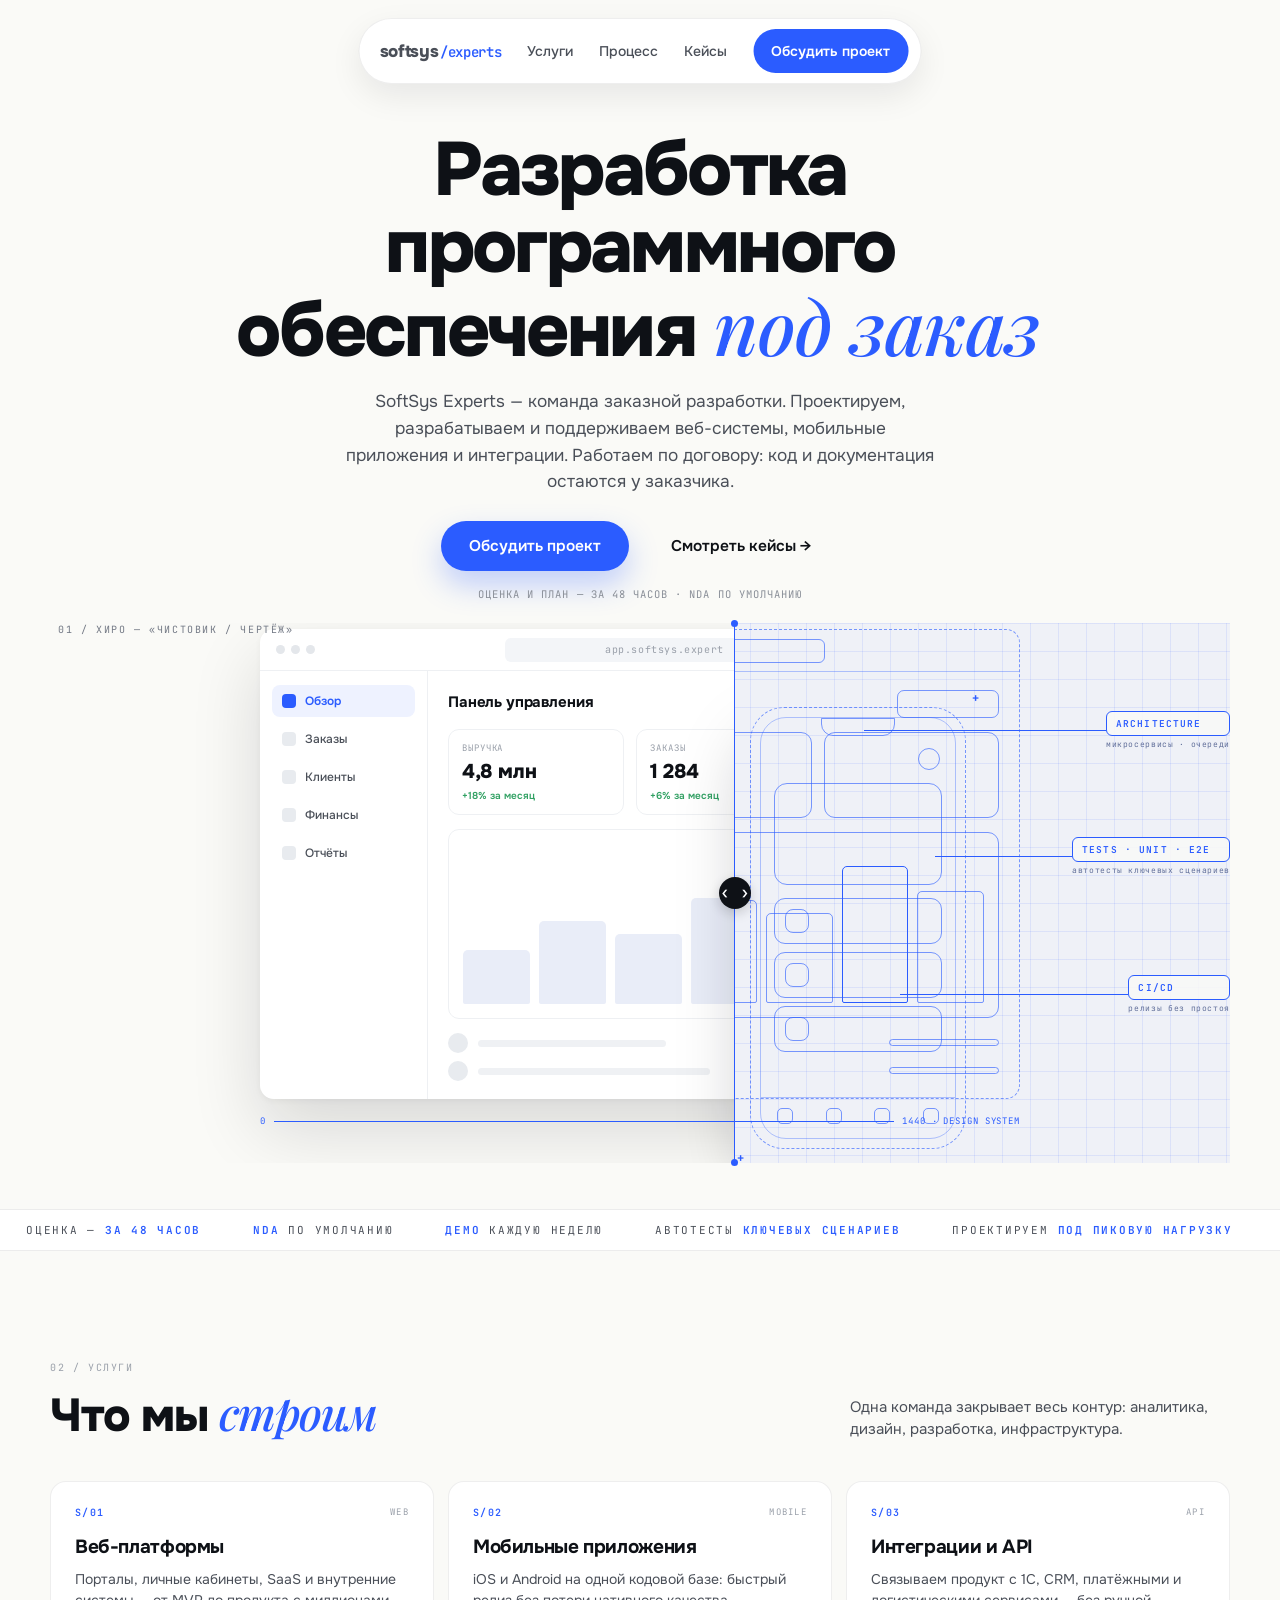
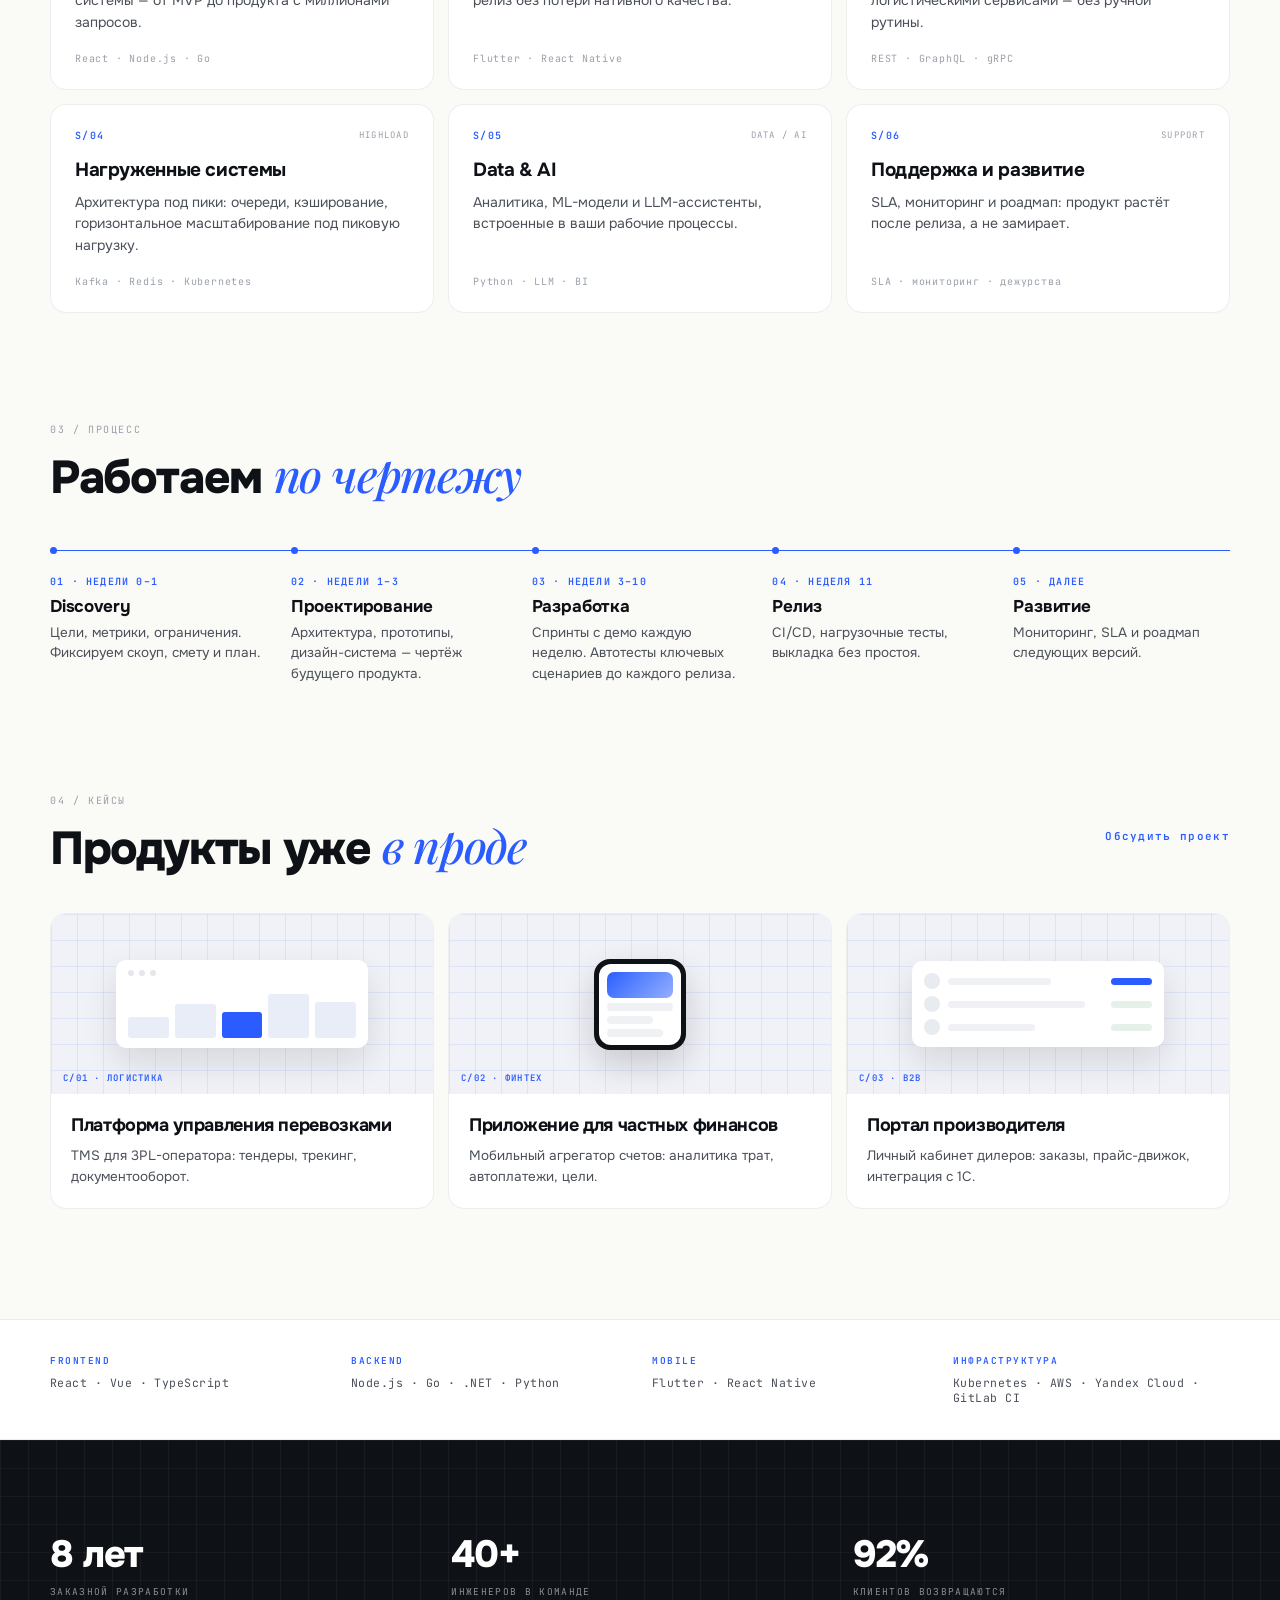
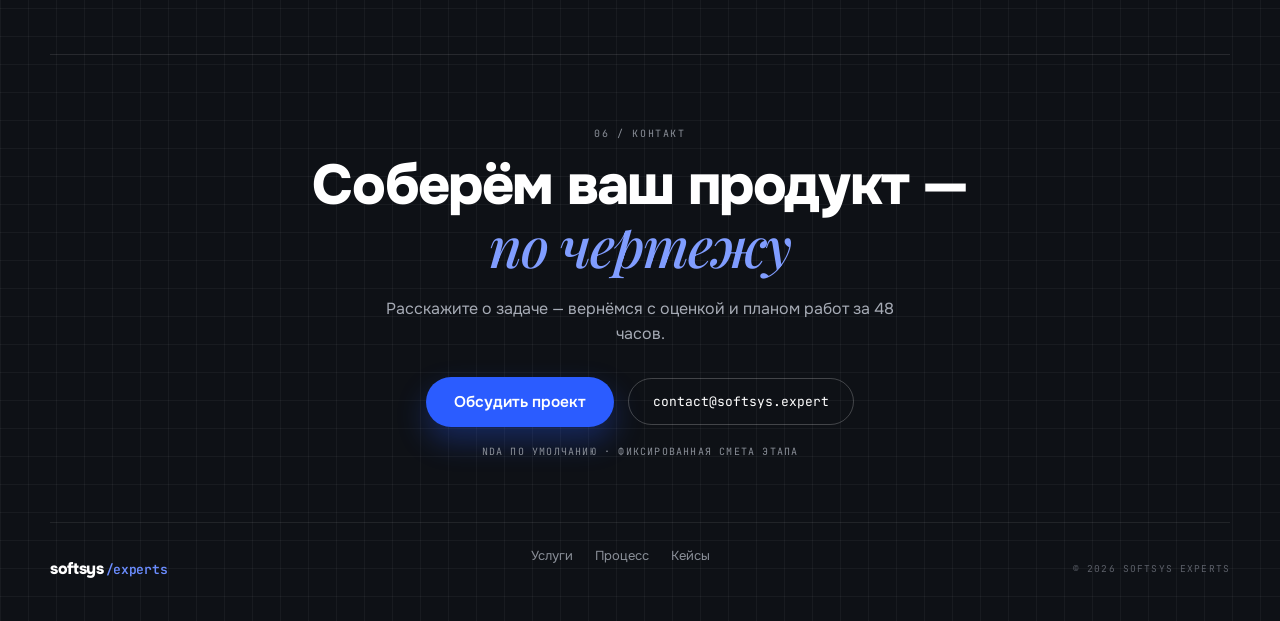
==== commit 1f02fb5e: "chore: rebuild from softsys-landing 2026-09-10" ====
--- a/index.html
+++ b/index.html
@@ -26,10 +26,10 @@
 <meta name="twitter:description" content="Разрабатываем веб-платформы, мобильные приложения и интеграции: от проектирования и архитектуры до релиза и поддержки. Обсудите проект с SoftSys Experts.">
 <meta name="twitter:image" content="https://softsys.expert/og-image.png">
 <script type="application/ld+json">{"@context":"https://schema.org","@graph":[{"@type":"Organization","@id":"https://softsys.expert/#organization","name":"SoftSys Experts","url":"https://softsys.expert/","email":"contact@softsys.expert"},{"@type":"WebSite","@id":"https://softsys.expert/#website","name":"SoftSys Experts","url":"https://softsys.expert/","inLanguage":["ru"],"publisher":{"@id":"https://softsys.expert/#organization"}},{"@type":"WebPage","@id":"https://softsys.expert/","url":"https://softsys.expert/","name":"Заказная разработка сайтов и приложений — SoftSys Experts","description":"Разрабатываем веб-платформы, мобильные приложения и интеграции: от проектирования и архитектуры до релиза и поддержки. Обсудите проект с SoftSys Experts.","inLanguage":"ru","isPartOf":{"@id":"https://softsys.expert/#website"},"about":{"@id":"https://softsys.expert/#organization"}}]}</script><!--seo:end-->
-  <script type="module" crossorigin src="/assets/index-DCbpAI0c.js"></script>
+  <script type="module" crossorigin src="/assets/index-BoRhuolf.js"></script>
   <link rel="stylesheet" crossorigin href="/assets/index-GxEfjXDk.css">
 </head>
 <body>
-<div id="app"><!--[--><a class="skip-link" href="#main">К содержанию</a><header class="site-header"><nav class="site-nav" aria-label="Основная навигация"><a class="brand" href="#top">softsys<span>/experts</span></a><button class="menu-toggle" type="button" aria-label="Меню" aria-expanded="false" aria-controls="primary-menu"><span></span><span></span></button><div id="primary-menu" class="nav-links"><a href="#services">Услуги</a><a href="#process">Процесс</a><a href="#cases">Кейсы</a><a class="nav-cta" href="#contact">Обсудить проект</a></div></nav></header><main id="main"><section class="page-section hero d12" id="top"><div class="d13 hero-intro"><h1 class="reveal d14">Разработка программного<br>обеспечения <span class="d15">под заказ</span></h1><p class="reveal d16">SoftSys Experts — команда заказной разработки. Проектируем, разрабатываем и поддерживаем веб-системы, мобильные приложения и интеграции. Работаем по договору: код и документация остаются у заказчика.</p><div class="actions reveal d17"><a href="#contact" class="d18 d19">Обсудить проект</a><a href="#cases" class="d20 d21">Смотреть кейсы →</a></div><div class="reveal d22">ОЦЕНКА И ПЛАН — ЗА 48 ЧАСОВ · NDA ПО УМОЛЧАНИЮ</div></div><div class="reveal d23"><div class="comparison" style="--cut:84%;--scale:1;"><div class="comparison-art" aria-hidden="true"><div class="comparison-canvas"><div id="real" class="comparison-scene"><!--[--><div class="browser d26"><div class="b-head d27"><div class="traffic d28"><i class="d29"></i><i class="d30"></i><i class="d31"></i></div><div class="urlbar d32">app.softsys.expert</div></div><div class="d33"><div class="side d34"><div class="s-item s-on d35"><i class="d36"></i>Обзор</div><div class="s-item d37"><i class="d38"></i>Заказы</div><div class="s-item d39"><i class="d40"></i>Клиенты</div><div class="s-item d41"><i class="d42"></i>Финансы</div><div class="s-item d43"><i class="d44"></i>Отчёты</div></div><div class="d45"><div class="d46"><b class="d47">Панель управления</b><span class="chipbtn d48">+ Новый заказ</span></div><div class="d49"><div class="card d50"><span class="d51">ВЫРУЧКА</span><span class="d52">4,8 млн</span><span class="d53">+18% за месяц</span></div><div class="card d54"><span class="d55">ЗАКАЗЫ</span><span class="d56">1 284</span><span class="d57">+6% за месяц</span></div><div class="card d58"><span class="d59">КОНВЕРСИЯ</span><span class="d60">3,9%</span><span class="d61">+0,4 п.п.</span></div></div><div class="chart d62"><div class="bar d63"></div><div class="bar d64"></div><div class="bar d65"></div><div class="bar d66"></div><div class="bar d67"></div><div class="bar bar-hl d68"></div><div class="bar d69"></div></div><div class="d70"><div class="d71"><span class="row-av d72"></span><span class="ln d73"></span><span class="ln d74"></span></div><div class="d75"><span class="row-av d76"></span><span class="ln d77"></span><span class="ln d78"></span></div></div></div></div></div><div class="phone d79"><div class="p-screen d80"><div class="p-notch d81"></div><div class="d82"><b class="d83">Мои финансы</b><span class="p-bell d84"></span></div><div class="p-hero d85"><div class="d86">БАЛАНС</div><div class="d87">128 400 ₽</div><div class="d88"><i class="d89"></i><i class="d90"></i><i class="d91"></i><i class="d92"></i><i class="d93"></i><i class="d94"></i><i class="d95"></i></div></div><div class="d96"><div class="p-item d97"><i class="d98"></i><span class="d99"><b class="d100">Продукты</b><span class="d101">Сегодня, 14:02</span></span><span class="d102">−1 240</span></div><div class="p-item d103"><i class="d104"></i><span class="d105"><b class="d106">Зарплата</b><span class="d107">Вчера</span></span><span class="d108">+86 000</span></div><div class="p-item d109"><i class="d110"></i><span class="d111"><b class="d112">Подписки</b><span class="d113">26 июля</span></span><span class="d114">−499</span></div></div><div class="p-tab d115"><i class="d116"></i><i class="d117"></i><i class="d118"></i><i class="d119"></i></div></div></div><!--]--></div><div class="wire-grid"></div><div id="wire" class="comparison-scene"><!--[--><div class="browser d26"><div class="b-head d27"><div class="traffic d28"><i class="d29"></i><i class="d30"></i><i class="d31"></i></div><div class="urlbar d32">app.softsys.expert</div></div><div class="d33"><div class="side d34"><div class="s-item s-on d35"><i class="d36"></i>Обзор</div><div class="s-item d37"><i class="d38"></i>Заказы</div><div class="s-item d39"><i class="d40"></i>Клиенты</div><div class="s-item d41"><i class="d42"></i>Финансы</div><div class="s-item d43"><i class="d44"></i>Отчёты</div></div><div class="d45"><div class="d46"><b class="d47">Панель управления</b><span class="chipbtn d48">+ Новый заказ</span></div><div class="d49"><div class="card d50"><span class="d51">ВЫРУЧКА</span><span class="d52">4,8 млн</span><span class="d53">+18% за месяц</span></div><div class="card d54"><span class="d55">ЗАКАЗЫ</span><span class="d56">1 284</span><span class="d57">+6% за месяц</span></div><div class="card d58"><span class="d59">КОНВЕРСИЯ</span><span class="d60">3,9%</span><span class="d61">+0,4 п.п.</span></div></div><div class="chart d62"><div class="bar d63"></div><div class="bar d64"></div><div class="bar d65"></div><div class="bar d66"></div><div class="bar d67"></div><div class="bar bar-hl d68"></div><div class="bar d69"></div></div><div class="d70"><div class="d71"><span class="row-av d72"></span><span class="ln d73"></span><span class="ln d74"></span></div><div class="d75"><span class="row-av d76"></span><span class="ln d77"></span><span class="ln d78"></span></div></div></div></div></div><div class="phone d79"><div class="p-screen d80"><div class="p-notch d81"></div><div class="d82"><b class="d83">Мои финансы</b><span class="p-bell d84"></span></div><div class="p-hero d85"><div class="d86">БАЛАНС</div><div class="d87">128 400 ₽</div><div class="d88"><i class="d89"></i><i class="d90"></i><i class="d91"></i><i class="d92"></i><i class="d93"></i><i class="d94"></i><i class="d95"></i></div></div><div class="d96"><div class="p-item d97"><i class="d98"></i><span class="d99"><b class="d100">Продукты</b><span class="d101">Сегодня, 14:02</span></span><span class="d102">−1 240</span></div><div class="p-item d103"><i class="d104"></i><span class="d105"><b class="d106">Зарплата</b><span class="d107">Вчера</span></span><span class="d108">+86 000</span></div><div class="p-item d109"><i class="d110"></i><span class="d111"><b class="d112">Подписки</b><span class="d113">26 июля</span></span><span class="d114">−499</span></div></div><div class="p-tab d115"><i class="d116"></i><i class="d117"></i><i class="d118"></i><i class="d119"></i></div></div></div><!--]--></div><div class="drawing-label">01 / ХИРО — «ЧИСТОВИК / ЧЕРТЁЖ»</div><div class="annotation annotation-one"><i></i><div><b>ARCHITECTURE</b><span>микросервисы · очереди</span></div></div><div class="annotation annotation-two"><i></i><div><b>TEST COVERAGE 90%+</b><span>unit · e2e · нагрузочные</span></div></div><div class="annotation annotation-three"><i></i><div><b>CI/CD</b><span>релизы без простоя</span></div></div><div class="comparison-dim">0 <i></i> 1440 · DESIGN SYSTEM</div></div></div><div class="comparison-divider"><button type="button" role="slider" aria-label="Граница между продуктом и чертежом" aria-valuemin="16" aria-valuemax="84" aria-valuenow="84" aria-valuetext="84% — чистовик" class="comparison-handle"><span aria-hidden="true">‹ ›</span></button></div></div></div><div class="d152"><div class="d153"><span class="d154">ОЦЕНКА — <b class="d155">ЗА 48 ЧАСОВ</b></span><span class="d156"><b class="d157">NDA</b> ПО УМОЛЧАНИЮ</span><span class="d158"><b class="d159">ДЕМО</b> КАЖДУЮ НЕДЕЛЮ</span><span class="d160">АВТОТЕСТЫ <b class="d161">КЛЮЧЕВЫХ СЦЕНАРИЕВ</b></span><span class="d162">ПРОЕКТИРУЕМ <b class="d163">ПОД ПИКОВУЮ НАГРУЗКУ</b></span><span class="d164">ОЦЕНКА — <b class="d165">ЗА 48 ЧАСОВ</b></span><span class="d166"><b class="d167">NDA</b> ПО УМОЛЧАНИЮ</span><span class="d168"><b class="d169">ДЕМО</b> КАЖДУЮ НЕДЕЛЮ</span><span class="d170">АВТОТЕСТЫ <b class="d171">КЛЮЧЕВЫХ СЦЕНАРИЕВ</b></span><span class="d172">ПРОЕКТИРУЕМ <b class="d173">ПОД ПИКОВУЮ НАГРУЗКУ</b></span></div></div></section><section id="services" class="page-section d174"><div class="d175">02 / УСЛУГИ</div><div class="section-heading d176"><h2 class="d177">Что мы <span class="d178">строим</span></h2><p class="d179">Одна команда закрывает весь контур: аналитика, дизайн, разработка, инфраструктура.</p></div><div class="responsive-grid d180"><div class="d181 d182"><div class="d183"><span class="d184">S/01</span><span class="d185">WEB</span></div><b class="d186">Веб-платформы</b><p class="d187">Порталы, личные кабинеты, SaaS и внутренние системы — от MVP до продукта с миллионами запросов.</p><div class="d188">React · Node.js · Go</div></div><div class="d189 d190"><div class="d191"><span class="d192">S/02</span><span class="d193">MOBILE</span></div><b class="d194">Мобильные приложения</b><p class="d195">iOS и Android на одной кодовой базе: быстрый релиз без потери нативного качества.</p><div class="d196">Flutter · React Native</div></div><div class="d197 d198"><div class="d199"><span class="d200">S/03</span><span class="d201">API</span></div><b class="d202">Интеграции и API</b><p class="d203">Связываем продукт с 1С, CRM, платёжными и логистическими сервисами — без ручной рутины.</p><div class="d204">REST · GraphQL · gRPC</div></div><div class="d205 d206"><div class="d207"><span class="d208">S/04</span><span class="d209">HIGHLOAD</span></div><b class="d210">Нагруженные системы</b><p class="d211">Архитектура под пики: очереди, кэширование, горизонтальное масштабирование под пиковую нагрузку.</p><div class="d212">Kafka · Redis · Kubernetes</div></div><div class="d213 d214"><div class="d215"><span class="d216">S/05</span><span class="d217">DATA / AI</span></div><b class="d218">Data &amp; AI</b><p class="d219">Аналитика, ML-модели и LLM-ассистенты, встроенные в ваши рабочие процессы.</p><div class="d220">Python · LLM · BI</div></div><div class="d221 d222"><div class="d223"><span class="d224">S/06</span><span class="d225">SUPPORT</span></div><b class="d226">Поддержка и развитие</b><p class="d227">SLA, мониторинг и роадмап: продукт растёт после релиза, а не замирает.</p><div class="d228">SLA · мониторинг · дежурства</div></div></div></section><section id="process" class="page-section d229"><div class="d230">03 / ПРОЦЕСС</div><h2 class="d231">Работаем <span class="d232">по чертежу</span></h2><div class="d233"><div class="responsive-grid d234"><div class="d235 d236"><div class="d237">01 · НЕДЕЛИ 0–1</div><b class="d238">Discovery</b><p class="d239">Цели, метрики, ограничения. Фиксируем скоуп, смету и план.</p></div><div class="d240 d241"><div class="d242">02 · НЕДЕЛИ 1–3</div><b class="d243">Проектирование</b><p class="d244">Архитектура, прототипы, дизайн-система — чертёж будущего продукта.</p></div><div class="d245 d246"><div class="d247">03 · НЕДЕЛИ 3–10</div><b class="d248">Разработка</b><p class="d249">Спринты с демо каждую неделю. Автотесты ключевых сценариев до каждого релиза.</p></div><div class="d250 d251"><div class="d252">04 · НЕДЕЛЯ 11</div><b class="d253">Релиз</b><p class="d254">CI/CD, нагрузочные тесты, выкладка без простоя.</p></div><div class="d255 d256"><div class="d257">05 · ДАЛЕЕ</div><b class="d258">Развитие</b><p class="d259">Мониторинг, SLA и роадмап следующих версий.</p></div></div></div></section><section id="cases" class="page-section d260"><div class="d261">04 / КЕЙСЫ</div><div class="section-heading actions d262"><h2 class="d263">Продукты уже <span class="d264">в проде</span></h2><a href="#contact" class="d265 d266">Обсудить проект</a></div><div class="responsive-grid d267"><div class="d268"><div class="d269"><div class="d270"><div class="d271"><i class="d272"></i><i class="d273"></i><i class="d274"></i></div><div class="d275"><i class="d276"></i><i class="d277"></i><i class="d278"></i><i class="d279"></i><i class="d280"></i></div></div><span class="d281">C/01 · ЛОГИСТИКА</span></div><div class="d282"><h3 class="d283">Платформа управления перевозками</h3><p class="d284">TMS для 3PL-оператора: тендеры, трекинг, документооборот.</p></div></div><div class="d292"><div class="d293"><div class="d294"><div class="d295"><div class="d296"></div><div class="d297"></div><div class="d298"></div><div class="d299"></div></div></div><span class="d300">C/02 · ФИНТЕХ</span></div><div class="d301"><h3 class="d302">Приложение для частных финансов</h3><p class="d303">Мобильный агрегатор счетов: аналитика трат, автоплатежи, цели.</p></div></div><div class="d311"><div class="d312"><div class="d313"><div class="d314"><i class="d315"></i><i class="d316"></i><i class="d317"></i></div><div class="d318"><i class="d319"></i><i class="d320"></i><i class="d321"></i></div><div class="d322"><i class="d323"></i><i class="d324"></i><i class="d325"></i></div></div><span class="d326">C/03 · B2B</span></div><div class="d327"><h3 class="d328">Портал производителя</h3><p class="d329">Личный кабинет дилеров: заказы, прайс-движок, интеграция с 1С.</p></div></div></div></section><section class="page-section d337"><div class="responsive-grid d338"><div><div class="d339">FRONTEND</div><div class="d340">React · Vue · TypeScript</div></div><div><div class="d341">BACKEND</div><div class="d342">Node.js · Go · .NET · Python</div></div><div><div class="d343">MOBILE</div><div class="d344">Flutter · React Native</div></div><div><div class="d345">ИНФРАСТРУКТУРА</div><div class="d346">Kubernetes · AWS · Yandex Cloud · GitLab CI</div></div></div></section><section id="contact" class="page-section d347"><div class="d348"><div class="responsive-grid d349"><div><b class="d350">8 лет</b><div class="d351">ЗАКАЗНОЙ РАЗРАБОТКИ</div></div><div><b class="d352">40+</b><div class="d353">ИНЖЕНЕРОВ В КОМАНДЕ</div></div><div><b class="d356">92%</b><div class="d357">КЛИЕНТОВ ВОЗВРАЩАЮТСЯ</div></div></div><div class="d358"></div><div class="d359"><div class="d360">06 / КОНТАКТ</div><h2 class="d361">Соберём ваш продукт — <span class="d362">по чертежу</span></h2><p class="d363">Расскажите о задаче — вернёмся с оценкой и планом работ за 48 часов.</p><div class="actions d364"><a href="mailto:contact@softsys.expert" class="d365 d366">Обсудить проект</a><a href="mailto:contact@softsys.expert" class="d367 d368">contact@softsys.expert</a></div><div class="d369">NDA ПО УМОЛЧАНИЮ · ФИКСИРОВАННАЯ СМЕТА ЭТАПА</div></div><div class="d370"><div class="d371">softsys<span class="d372">/experts</span></div><div class="actions d373"><a href="#services" class="d374 d375">Услуги</a><a href="#process" class="d376 d377">Процесс</a><a href="#cases" class="d378 d379">Кейсы</a></div><div class="d380">© 2026 SOFTSYS EXPERTS</div></div></div></section></main><!--]--></div>
+<div id="app"><!--[--><a class="skip-link" href="#main">К содержанию</a><header class="site-header"><nav class="site-nav" aria-label="Основная навигация"><a class="brand" href="#top">softsys<span>/experts</span></a><button class="menu-toggle" type="button" aria-label="Меню" aria-expanded="false" aria-controls="primary-menu"><span></span><span></span></button><div id="primary-menu" class="nav-links"><a href="#services">Услуги</a><a href="#process">Процесс</a><a href="#cases">Кейсы</a><a class="nav-cta" href="#contact">Обсудить проект</a></div></nav></header><main id="main"><section class="page-section hero d12" id="top"><div class="d13 hero-intro"><h1 class="reveal d14">Разработка программного<br>обеспечения <span class="d15">под заказ</span></h1><p class="reveal d16">SoftSys Experts — команда заказной разработки. Проектируем, разрабатываем и поддерживаем веб-системы, мобильные приложения и интеграции. Работаем по договору: код и документация остаются у заказчика.</p><div class="actions reveal d17"><a href="#contact" class="d18 d19">Обсудить проект</a><a href="#cases" class="d20 d21">Смотреть кейсы →</a></div><div class="reveal d22">ОЦЕНКА И ПЛАН — ЗА 48 ЧАСОВ · NDA ПО УМОЛЧАНИЮ</div></div><div class="reveal d23"><div class="comparison" style="--cut:84%;--scale:1;"><div class="comparison-art" aria-hidden="true"><div class="comparison-canvas"><div id="real" class="comparison-scene"><!--[--><div class="browser d26"><div class="b-head d27"><div class="traffic d28"><i class="d29"></i><i class="d30"></i><i class="d31"></i></div><div class="urlbar d32">app.softsys.expert</div></div><div class="d33"><div class="side d34"><div class="s-item s-on d35"><i class="d36"></i>Обзор</div><div class="s-item d37"><i class="d38"></i>Заказы</div><div class="s-item d39"><i class="d40"></i>Клиенты</div><div class="s-item d41"><i class="d42"></i>Финансы</div><div class="s-item d43"><i class="d44"></i>Отчёты</div></div><div class="d45"><div class="d46"><b class="d47">Панель управления</b><span class="chipbtn d48">+ Новый заказ</span></div><div class="d49"><div class="card d50"><span class="d51">ВЫРУЧКА</span><span class="d52">4,8 млн</span><span class="d53">+18% за месяц</span></div><div class="card d54"><span class="d55">ЗАКАЗЫ</span><span class="d56">1 284</span><span class="d57">+6% за месяц</span></div><div class="card d58"><span class="d59">КОНВЕРСИЯ</span><span class="d60">3,9%</span><span class="d61">+0,4 п.п.</span></div></div><div class="chart d62"><div class="bar d63"></div><div class="bar d64"></div><div class="bar d65"></div><div class="bar d66"></div><div class="bar d67"></div><div class="bar bar-hl d68"></div><div class="bar d69"></div></div><div class="d70"><div class="d71"><span class="row-av d72"></span><span class="ln d73"></span><span class="ln d74"></span></div><div class="d75"><span class="row-av d76"></span><span class="ln d77"></span><span class="ln d78"></span></div></div></div></div></div><div class="phone d79"><div class="p-screen d80"><div class="p-notch d81"></div><div class="d82"><b class="d83">Мои финансы</b><span class="p-bell d84"></span></div><div class="p-hero d85"><div class="d86">БАЛАНС</div><div class="d87">128 400 ₽</div><div class="d88"><i class="d89"></i><i class="d90"></i><i class="d91"></i><i class="d92"></i><i class="d93"></i><i class="d94"></i><i class="d95"></i></div></div><div class="d96"><div class="p-item d97"><i class="d98"></i><span class="d99"><b class="d100">Продукты</b><span class="d101">Сегодня, 14:02</span></span><span class="d102">−1 240</span></div><div class="p-item d103"><i class="d104"></i><span class="d105"><b class="d106">Зарплата</b><span class="d107">Вчера</span></span><span class="d108">+86 000</span></div><div class="p-item d109"><i class="d110"></i><span class="d111"><b class="d112">Подписки</b><span class="d113">26 июля</span></span><span class="d114">−499</span></div></div><div class="p-tab d115"><i class="d116"></i><i class="d117"></i><i class="d118"></i><i class="d119"></i></div></div></div><!--]--></div><div class="wire-grid"></div><div id="wire" class="comparison-scene"><!--[--><div class="browser d26"><div class="b-head d27"><div class="traffic d28"><i class="d29"></i><i class="d30"></i><i class="d31"></i></div><div class="urlbar d32">app.softsys.expert</div></div><div class="d33"><div class="side d34"><div class="s-item s-on d35"><i class="d36"></i>Обзор</div><div class="s-item d37"><i class="d38"></i>Заказы</div><div class="s-item d39"><i class="d40"></i>Клиенты</div><div class="s-item d41"><i class="d42"></i>Финансы</div><div class="s-item d43"><i class="d44"></i>Отчёты</div></div><div class="d45"><div class="d46"><b class="d47">Панель управления</b><span class="chipbtn d48">+ Новый заказ</span></div><div class="d49"><div class="card d50"><span class="d51">ВЫРУЧКА</span><span class="d52">4,8 млн</span><span class="d53">+18% за месяц</span></div><div class="card d54"><span class="d55">ЗАКАЗЫ</span><span class="d56">1 284</span><span class="d57">+6% за месяц</span></div><div class="card d58"><span class="d59">КОНВЕРСИЯ</span><span class="d60">3,9%</span><span class="d61">+0,4 п.п.</span></div></div><div class="chart d62"><div class="bar d63"></div><div class="bar d64"></div><div class="bar d65"></div><div class="bar d66"></div><div class="bar d67"></div><div class="bar bar-hl d68"></div><div class="bar d69"></div></div><div class="d70"><div class="d71"><span class="row-av d72"></span><span class="ln d73"></span><span class="ln d74"></span></div><div class="d75"><span class="row-av d76"></span><span class="ln d77"></span><span class="ln d78"></span></div></div></div></div></div><div class="phone d79"><div class="p-screen d80"><div class="p-notch d81"></div><div class="d82"><b class="d83">Мои финансы</b><span class="p-bell d84"></span></div><div class="p-hero d85"><div class="d86">БАЛАНС</div><div class="d87">128 400 ₽</div><div class="d88"><i class="d89"></i><i class="d90"></i><i class="d91"></i><i class="d92"></i><i class="d93"></i><i class="d94"></i><i class="d95"></i></div></div><div class="d96"><div class="p-item d97"><i class="d98"></i><span class="d99"><b class="d100">Продукты</b><span class="d101">Сегодня, 14:02</span></span><span class="d102">−1 240</span></div><div class="p-item d103"><i class="d104"></i><span class="d105"><b class="d106">Зарплата</b><span class="d107">Вчера</span></span><span class="d108">+86 000</span></div><div class="p-item d109"><i class="d110"></i><span class="d111"><b class="d112">Подписки</b><span class="d113">26 июля</span></span><span class="d114">−499</span></div></div><div class="p-tab d115"><i class="d116"></i><i class="d117"></i><i class="d118"></i><i class="d119"></i></div></div></div><!--]--></div><div class="drawing-label">01 / ХИРО — «ЧИСТОВИК / ЧЕРТЁЖ»</div><div class="annotation annotation-one"><i></i><div><b>ARCHITECTURE</b><span>микросервисы · очереди</span></div></div><div class="annotation annotation-two"><i></i><div><b>TESTS · UNIT · E2E</b><span>автотесты ключевых сценариев</span></div></div><div class="annotation annotation-three"><i></i><div><b>CI/CD</b><span>релизы без простоя</span></div></div><div class="comparison-dim">0 <i></i> 1440 · DESIGN SYSTEM</div></div></div><div class="comparison-divider"><button type="button" role="slider" aria-label="Граница между продуктом и чертежом" aria-valuemin="16" aria-valuemax="84" aria-valuenow="84" aria-valuetext="84% — чистовик" class="comparison-handle"><span aria-hidden="true">‹ ›</span></button></div></div></div><div class="d152"><div class="d153"><span class="d154">ОЦЕНКА — <b class="d155">ЗА 48 ЧАСОВ</b></span><span class="d156"><b class="d157">NDA</b> ПО УМОЛЧАНИЮ</span><span class="d158"><b class="d159">ДЕМО</b> КАЖДУЮ НЕДЕЛЮ</span><span class="d160">АВТОТЕСТЫ <b class="d161">КЛЮЧЕВЫХ СЦЕНАРИЕВ</b></span><span class="d162">ПРОЕКТИРУЕМ <b class="d163">ПОД ПИКОВУЮ НАГРУЗКУ</b></span><span class="d164">ОЦЕНКА — <b class="d165">ЗА 48 ЧАСОВ</b></span><span class="d166"><b class="d167">NDA</b> ПО УМОЛЧАНИЮ</span><span class="d168"><b class="d169">ДЕМО</b> КАЖДУЮ НЕДЕЛЮ</span><span class="d170">АВТОТЕСТЫ <b class="d171">КЛЮЧЕВЫХ СЦЕНАРИЕВ</b></span><span class="d172">ПРОЕКТИРУЕМ <b class="d173">ПОД ПИКОВУЮ НАГРУЗКУ</b></span></div></div></section><section id="services" class="page-section d174"><div class="d175">02 / УСЛУГИ</div><div class="section-heading d176"><h2 class="d177">Что мы <span class="d178">строим</span></h2><p class="d179">Одна команда закрывает весь контур: аналитика, дизайн, разработка, инфраструктура.</p></div><div class="responsive-grid d180"><div class="d181 d182"><div class="d183"><span class="d184">S/01</span><span class="d185">WEB</span></div><b class="d186">Веб-платформы</b><p class="d187">Порталы, личные кабинеты, SaaS и внутренние системы — от MVP до продукта с миллионами запросов.</p><div class="d188">React · Node.js · Go</div></div><div class="d189 d190"><div class="d191"><span class="d192">S/02</span><span class="d193">MOBILE</span></div><b class="d194">Мобильные приложения</b><p class="d195">iOS и Android на одной кодовой базе: быстрый релиз без потери нативного качества.</p><div class="d196">Flutter · React Native</div></div><div class="d197 d198"><div class="d199"><span class="d200">S/03</span><span class="d201">API</span></div><b class="d202">Интеграции и API</b><p class="d203">Связываем продукт с 1С, CRM, платёжными и логистическими сервисами — без ручной рутины.</p><div class="d204">REST · GraphQL · gRPC</div></div><div class="d205 d206"><div class="d207"><span class="d208">S/04</span><span class="d209">HIGHLOAD</span></div><b class="d210">Нагруженные системы</b><p class="d211">Архитектура под пики: очереди, кэширование, горизонтальное масштабирование под пиковую нагрузку.</p><div class="d212">Kafka · Redis · Kubernetes</div></div><div class="d213 d214"><div class="d215"><span class="d216">S/05</span><span class="d217">DATA / AI</span></div><b class="d218">Data &amp; AI</b><p class="d219">Аналитика, ML-модели и LLM-ассистенты, встроенные в ваши рабочие процессы.</p><div class="d220">Python · LLM · BI</div></div><div class="d221 d222"><div class="d223"><span class="d224">S/06</span><span class="d225">SUPPORT</span></div><b class="d226">Поддержка и развитие</b><p class="d227">SLA, мониторинг и роадмап: продукт растёт после релиза, а не замирает.</p><div class="d228">SLA · мониторинг · дежурства</div></div></div></section><section id="process" class="page-section d229"><div class="d230">03 / ПРОЦЕСС</div><h2 class="d231">Работаем <span class="d232">по чертежу</span></h2><div class="d233"><div class="responsive-grid d234"><div class="d235 d236"><div class="d237">01 · НЕДЕЛИ 0–1</div><b class="d238">Discovery</b><p class="d239">Цели, метрики, ограничения. Фиксируем скоуп, смету и план.</p></div><div class="d240 d241"><div class="d242">02 · НЕДЕЛИ 1–3</div><b class="d243">Проектирование</b><p class="d244">Архитектура, прототипы, дизайн-система — чертёж будущего продукта.</p></div><div class="d245 d246"><div class="d247">03 · НЕДЕЛИ 3–10</div><b class="d248">Разработка</b><p class="d249">Спринты с демо каждую неделю. Автотесты ключевых сценариев до каждого релиза.</p></div><div class="d250 d251"><div class="d252">04 · НЕДЕЛЯ 11</div><b class="d253">Релиз</b><p class="d254">CI/CD, нагрузочные тесты, выкладка без простоя.</p></div><div class="d255 d256"><div class="d257">05 · ДАЛЕЕ</div><b class="d258">Развитие</b><p class="d259">Мониторинг, SLA и роадмап следующих версий.</p></div></div></div></section><section id="cases" class="page-section d260"><div class="d261">04 / КЕЙСЫ</div><div class="section-heading actions d262"><h2 class="d263">Продукты уже <span class="d264">в проде</span></h2><a href="#contact" class="d265 d266">Обсудить проект</a></div><div class="responsive-grid d267"><div class="d268"><div class="d269"><div class="d270"><div class="d271"><i class="d272"></i><i class="d273"></i><i class="d274"></i></div><div class="d275"><i class="d276"></i><i class="d277"></i><i class="d278"></i><i class="d279"></i><i class="d280"></i></div></div><span class="d281">C/01 · ЛОГИСТИКА</span></div><div class="d282"><h3 class="d283">Платформа управления перевозками</h3><p class="d284">TMS для 3PL-оператора: тендеры, трекинг, документооборот.</p></div></div><div class="d292"><div class="d293"><div class="d294"><div class="d295"><div class="d296"></div><div class="d297"></div><div class="d298"></div><div class="d299"></div></div></div><span class="d300">C/02 · ФИНТЕХ</span></div><div class="d301"><h3 class="d302">Приложение для частных финансов</h3><p class="d303">Мобильный агрегатор счетов: аналитика трат, автоплатежи, цели.</p></div></div><div class="d311"><div class="d312"><div class="d313"><div class="d314"><i class="d315"></i><i class="d316"></i><i class="d317"></i></div><div class="d318"><i class="d319"></i><i class="d320"></i><i class="d321"></i></div><div class="d322"><i class="d323"></i><i class="d324"></i><i class="d325"></i></div></div><span class="d326">C/03 · B2B</span></div><div class="d327"><h3 class="d328">Портал производителя</h3><p class="d329">Личный кабинет дилеров: заказы, прайс-движок, интеграция с 1С.</p></div></div></div></section><section class="page-section d337"><div class="responsive-grid d338"><div><div class="d339">FRONTEND</div><div class="d340">React · Vue · TypeScript</div></div><div><div class="d341">BACKEND</div><div class="d342">Node.js · Go · .NET · Python</div></div><div><div class="d343">MOBILE</div><div class="d344">Flutter · React Native</div></div><div><div class="d345">ИНФРАСТРУКТУРА</div><div class="d346">Kubernetes · AWS · Yandex Cloud · GitLab CI</div></div></div></section><section id="contact" class="page-section d347"><div class="d348"><div class="responsive-grid d349"><div><b class="d350">8 лет</b><div class="d351">ЗАКАЗНОЙ РАЗРАБОТКИ</div></div><div><b class="d352">40+</b><div class="d353">ИНЖЕНЕРОВ В КОМАНДЕ</div></div><div><b class="d356">92%</b><div class="d357">КЛИЕНТОВ ВОЗВРАЩАЮТСЯ</div></div></div><div class="d358"></div><div class="d359"><div class="d360">06 / КОНТАКТ</div><h2 class="d361">Соберём ваш продукт — <span class="d362">по чертежу</span></h2><p class="d363">Расскажите о задаче — вернёмся с оценкой и планом работ за 48 часов.</p><div class="actions d364"><a href="mailto:contact@softsys.expert" class="d365 d366">Обсудить проект</a><a href="mailto:contact@softsys.expert" class="d367 d368">contact@softsys.expert</a></div><div class="d369">NDA ПО УМОЛЧАНИЮ · ФИКСИРОВАННАЯ СМЕТА ЭТАПА</div></div><div class="d370"><div class="d371">softsys<span class="d372">/experts</span></div><div class="actions d373"><a href="#services" class="d374 d375">Услуги</a><a href="#process" class="d376 d377">Процесс</a><a href="#cases" class="d378 d379">Кейсы</a></div><div class="d380">© 2026 SOFTSYS EXPERTS</div></div></div></section></main><!--]--></div>
 </body>
 </html>
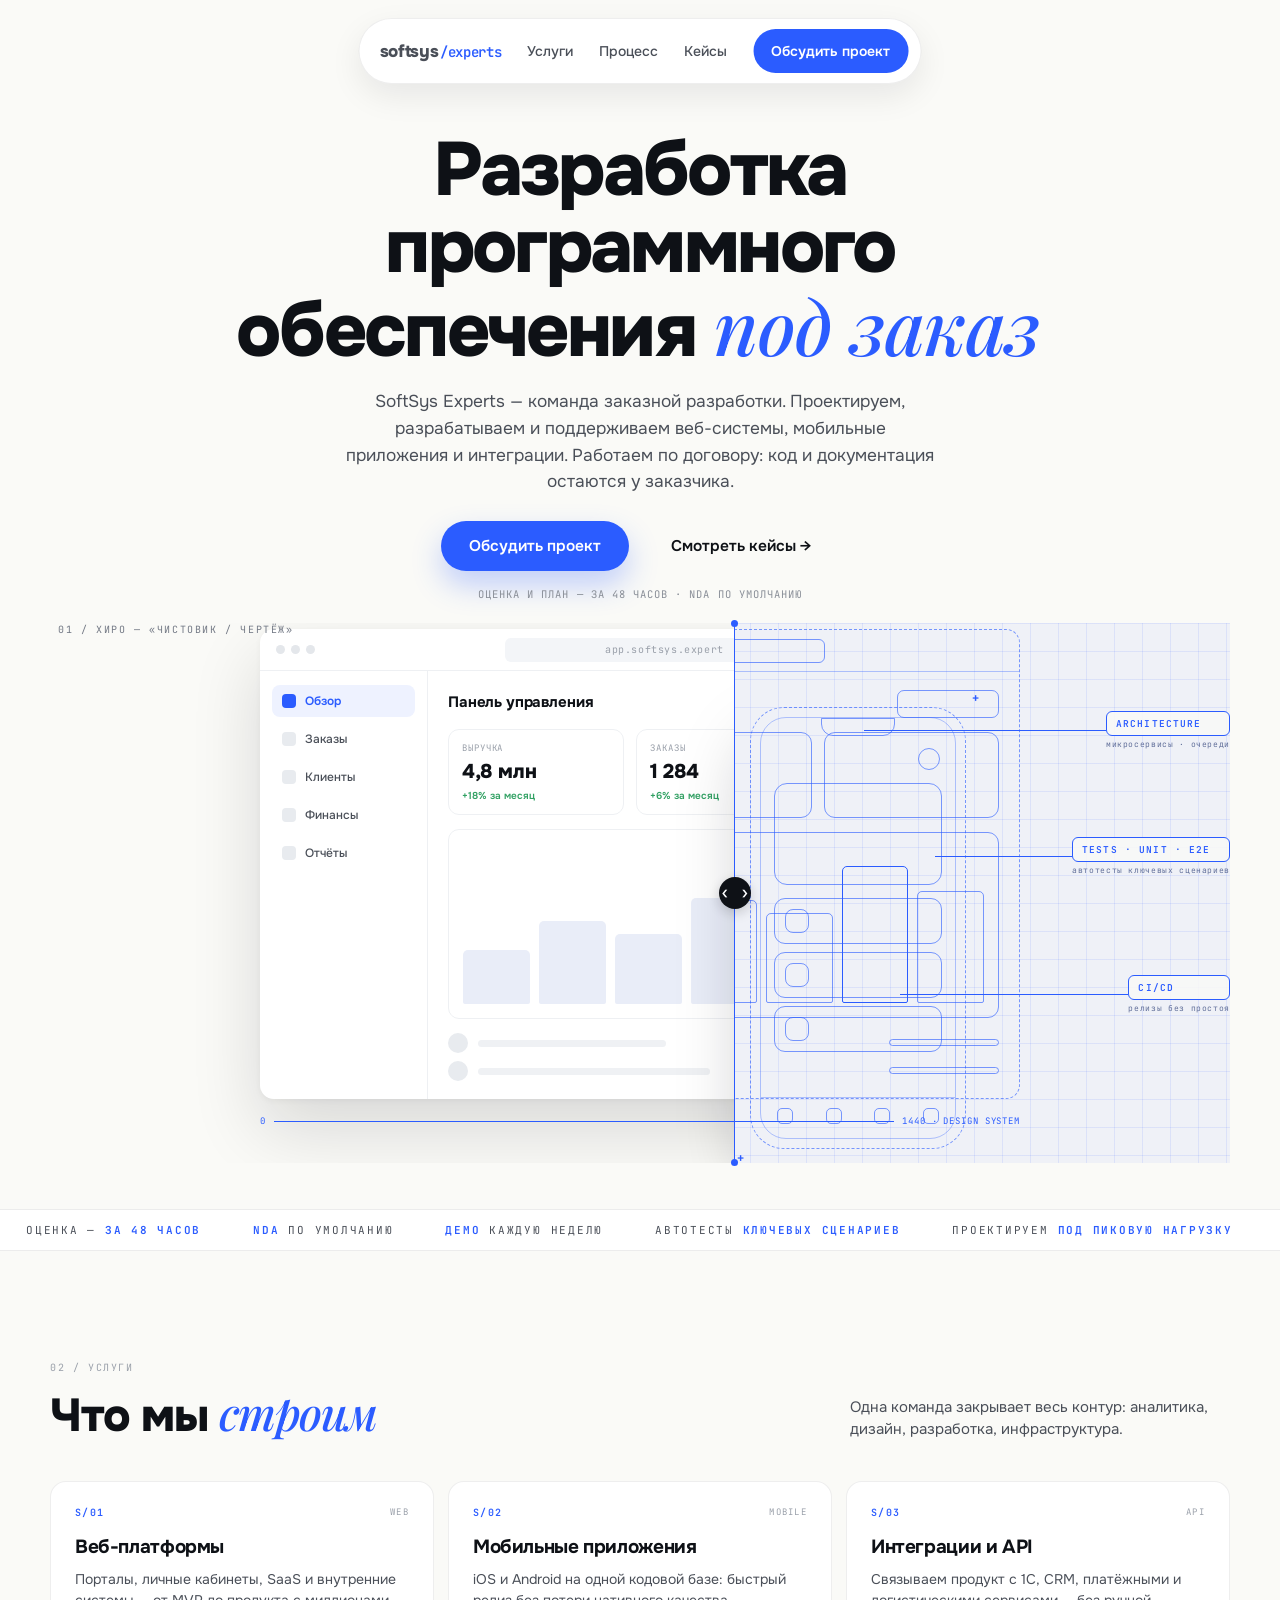
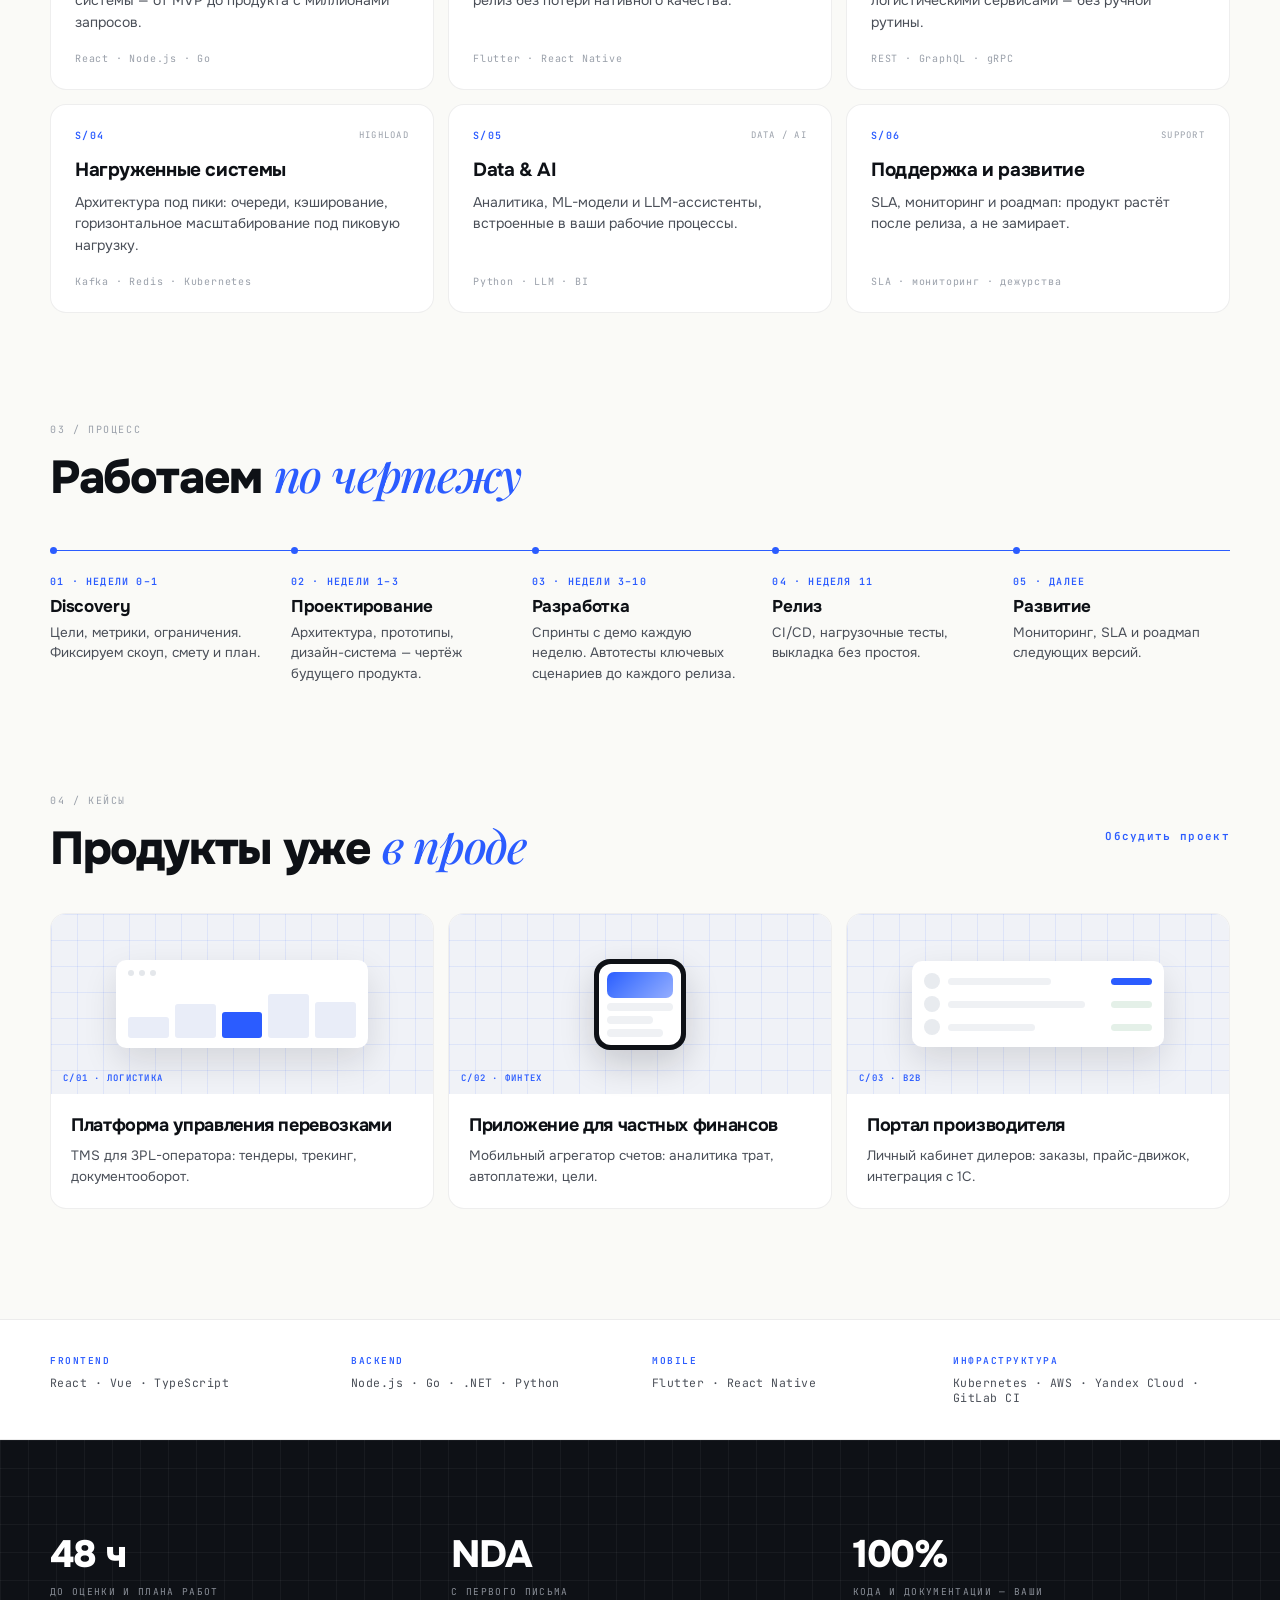
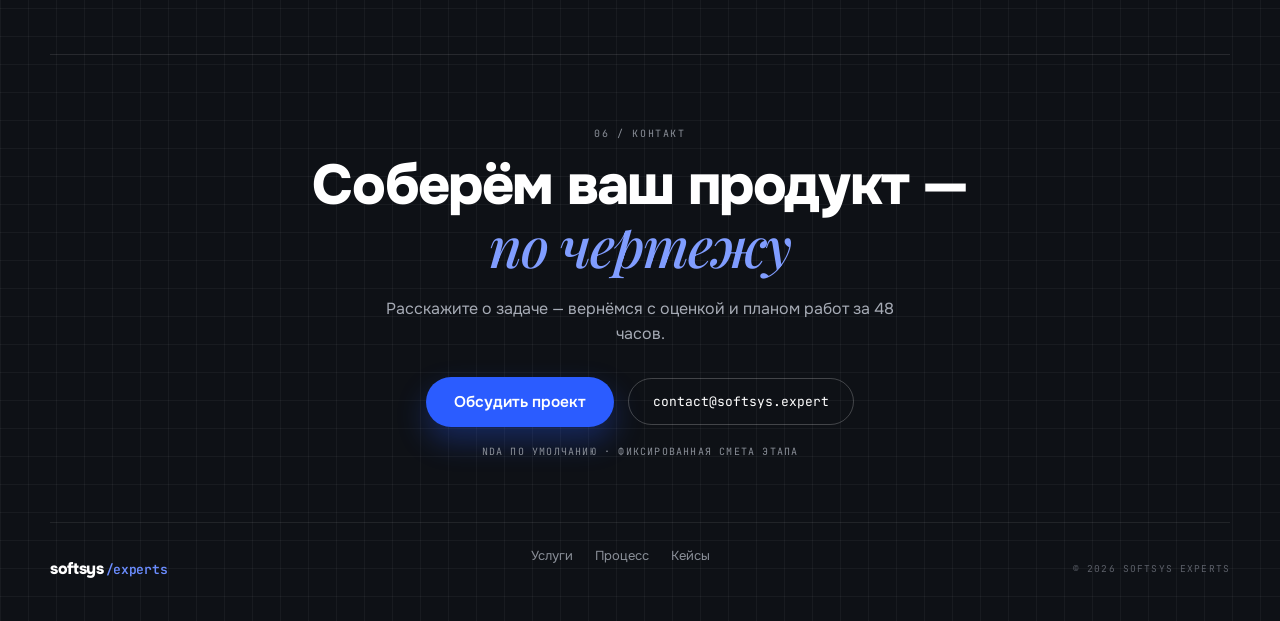
==== commit b273912e: "chore: rebuild from softsys-landing 2026-09-10" ====
--- a/index.html
+++ b/index.html
@@ -26,10 +26,10 @@
 <meta name="twitter:description" content="Разрабатываем веб-платформы, мобильные приложения и интеграции: от проектирования и архитектуры до релиза и поддержки. Обсудите проект с SoftSys Experts.">
 <meta name="twitter:image" content="https://softsys.expert/og-image.png">
 <script type="application/ld+json">{"@context":"https://schema.org","@graph":[{"@type":"Organization","@id":"https://softsys.expert/#organization","name":"SoftSys Experts","url":"https://softsys.expert/","email":"contact@softsys.expert"},{"@type":"WebSite","@id":"https://softsys.expert/#website","name":"SoftSys Experts","url":"https://softsys.expert/","inLanguage":["ru"],"publisher":{"@id":"https://softsys.expert/#organization"}},{"@type":"WebPage","@id":"https://softsys.expert/","url":"https://softsys.expert/","name":"Заказная разработка сайтов и приложений — SoftSys Experts","description":"Разрабатываем веб-платформы, мобильные приложения и интеграции: от проектирования и архитектуры до релиза и поддержки. Обсудите проект с SoftSys Experts.","inLanguage":"ru","isPartOf":{"@id":"https://softsys.expert/#website"},"about":{"@id":"https://softsys.expert/#organization"}}]}</script><!--seo:end-->
-  <script type="module" crossorigin src="/assets/index-BoRhuolf.js"></script>
+  <script type="module" crossorigin src="/assets/index-Y3OFMciR.js"></script>
   <link rel="stylesheet" crossorigin href="/assets/index-GxEfjXDk.css">
 </head>
 <body>
-<div id="app"><!--[--><a class="skip-link" href="#main">К содержанию</a><header class="site-header"><nav class="site-nav" aria-label="Основная навигация"><a class="brand" href="#top">softsys<span>/experts</span></a><button class="menu-toggle" type="button" aria-label="Меню" aria-expanded="false" aria-controls="primary-menu"><span></span><span></span></button><div id="primary-menu" class="nav-links"><a href="#services">Услуги</a><a href="#process">Процесс</a><a href="#cases">Кейсы</a><a class="nav-cta" href="#contact">Обсудить проект</a></div></nav></header><main id="main"><section class="page-section hero d12" id="top"><div class="d13 hero-intro"><h1 class="reveal d14">Разработка программного<br>обеспечения <span class="d15">под заказ</span></h1><p class="reveal d16">SoftSys Experts — команда заказной разработки. Проектируем, разрабатываем и поддерживаем веб-системы, мобильные приложения и интеграции. Работаем по договору: код и документация остаются у заказчика.</p><div class="actions reveal d17"><a href="#contact" class="d18 d19">Обсудить проект</a><a href="#cases" class="d20 d21">Смотреть кейсы →</a></div><div class="reveal d22">ОЦЕНКА И ПЛАН — ЗА 48 ЧАСОВ · NDA ПО УМОЛЧАНИЮ</div></div><div class="reveal d23"><div class="comparison" style="--cut:84%;--scale:1;"><div class="comparison-art" aria-hidden="true"><div class="comparison-canvas"><div id="real" class="comparison-scene"><!--[--><div class="browser d26"><div class="b-head d27"><div class="traffic d28"><i class="d29"></i><i class="d30"></i><i class="d31"></i></div><div class="urlbar d32">app.softsys.expert</div></div><div class="d33"><div class="side d34"><div class="s-item s-on d35"><i class="d36"></i>Обзор</div><div class="s-item d37"><i class="d38"></i>Заказы</div><div class="s-item d39"><i class="d40"></i>Клиенты</div><div class="s-item d41"><i class="d42"></i>Финансы</div><div class="s-item d43"><i class="d44"></i>Отчёты</div></div><div class="d45"><div class="d46"><b class="d47">Панель управления</b><span class="chipbtn d48">+ Новый заказ</span></div><div class="d49"><div class="card d50"><span class="d51">ВЫРУЧКА</span><span class="d52">4,8 млн</span><span class="d53">+18% за месяц</span></div><div class="card d54"><span class="d55">ЗАКАЗЫ</span><span class="d56">1 284</span><span class="d57">+6% за месяц</span></div><div class="card d58"><span class="d59">КОНВЕРСИЯ</span><span class="d60">3,9%</span><span class="d61">+0,4 п.п.</span></div></div><div class="chart d62"><div class="bar d63"></div><div class="bar d64"></div><div class="bar d65"></div><div class="bar d66"></div><div class="bar d67"></div><div class="bar bar-hl d68"></div><div class="bar d69"></div></div><div class="d70"><div class="d71"><span class="row-av d72"></span><span class="ln d73"></span><span class="ln d74"></span></div><div class="d75"><span class="row-av d76"></span><span class="ln d77"></span><span class="ln d78"></span></div></div></div></div></div><div class="phone d79"><div class="p-screen d80"><div class="p-notch d81"></div><div class="d82"><b class="d83">Мои финансы</b><span class="p-bell d84"></span></div><div class="p-hero d85"><div class="d86">БАЛАНС</div><div class="d87">128 400 ₽</div><div class="d88"><i class="d89"></i><i class="d90"></i><i class="d91"></i><i class="d92"></i><i class="d93"></i><i class="d94"></i><i class="d95"></i></div></div><div class="d96"><div class="p-item d97"><i class="d98"></i><span class="d99"><b class="d100">Продукты</b><span class="d101">Сегодня, 14:02</span></span><span class="d102">−1 240</span></div><div class="p-item d103"><i class="d104"></i><span class="d105"><b class="d106">Зарплата</b><span class="d107">Вчера</span></span><span class="d108">+86 000</span></div><div class="p-item d109"><i class="d110"></i><span class="d111"><b class="d112">Подписки</b><span class="d113">26 июля</span></span><span class="d114">−499</span></div></div><div class="p-tab d115"><i class="d116"></i><i class="d117"></i><i class="d118"></i><i class="d119"></i></div></div></div><!--]--></div><div class="wire-grid"></div><div id="wire" class="comparison-scene"><!--[--><div class="browser d26"><div class="b-head d27"><div class="traffic d28"><i class="d29"></i><i class="d30"></i><i class="d31"></i></div><div class="urlbar d32">app.softsys.expert</div></div><div class="d33"><div class="side d34"><div class="s-item s-on d35"><i class="d36"></i>Обзор</div><div class="s-item d37"><i class="d38"></i>Заказы</div><div class="s-item d39"><i class="d40"></i>Клиенты</div><div class="s-item d41"><i class="d42"></i>Финансы</div><div class="s-item d43"><i class="d44"></i>Отчёты</div></div><div class="d45"><div class="d46"><b class="d47">Панель управления</b><span class="chipbtn d48">+ Новый заказ</span></div><div class="d49"><div class="card d50"><span class="d51">ВЫРУЧКА</span><span class="d52">4,8 млн</span><span class="d53">+18% за месяц</span></div><div class="card d54"><span class="d55">ЗАКАЗЫ</span><span class="d56">1 284</span><span class="d57">+6% за месяц</span></div><div class="card d58"><span class="d59">КОНВЕРСИЯ</span><span class="d60">3,9%</span><span class="d61">+0,4 п.п.</span></div></div><div class="chart d62"><div class="bar d63"></div><div class="bar d64"></div><div class="bar d65"></div><div class="bar d66"></div><div class="bar d67"></div><div class="bar bar-hl d68"></div><div class="bar d69"></div></div><div class="d70"><div class="d71"><span class="row-av d72"></span><span class="ln d73"></span><span class="ln d74"></span></div><div class="d75"><span class="row-av d76"></span><span class="ln d77"></span><span class="ln d78"></span></div></div></div></div></div><div class="phone d79"><div class="p-screen d80"><div class="p-notch d81"></div><div class="d82"><b class="d83">Мои финансы</b><span class="p-bell d84"></span></div><div class="p-hero d85"><div class="d86">БАЛАНС</div><div class="d87">128 400 ₽</div><div class="d88"><i class="d89"></i><i class="d90"></i><i class="d91"></i><i class="d92"></i><i class="d93"></i><i class="d94"></i><i class="d95"></i></div></div><div class="d96"><div class="p-item d97"><i class="d98"></i><span class="d99"><b class="d100">Продукты</b><span class="d101">Сегодня, 14:02</span></span><span class="d102">−1 240</span></div><div class="p-item d103"><i class="d104"></i><span class="d105"><b class="d106">Зарплата</b><span class="d107">Вчера</span></span><span class="d108">+86 000</span></div><div class="p-item d109"><i class="d110"></i><span class="d111"><b class="d112">Подписки</b><span class="d113">26 июля</span></span><span class="d114">−499</span></div></div><div class="p-tab d115"><i class="d116"></i><i class="d117"></i><i class="d118"></i><i class="d119"></i></div></div></div><!--]--></div><div class="drawing-label">01 / ХИРО — «ЧИСТОВИК / ЧЕРТЁЖ»</div><div class="annotation annotation-one"><i></i><div><b>ARCHITECTURE</b><span>микросервисы · очереди</span></div></div><div class="annotation annotation-two"><i></i><div><b>TESTS · UNIT · E2E</b><span>автотесты ключевых сценариев</span></div></div><div class="annotation annotation-three"><i></i><div><b>CI/CD</b><span>релизы без простоя</span></div></div><div class="comparison-dim">0 <i></i> 1440 · DESIGN SYSTEM</div></div></div><div class="comparison-divider"><button type="button" role="slider" aria-label="Граница между продуктом и чертежом" aria-valuemin="16" aria-valuemax="84" aria-valuenow="84" aria-valuetext="84% — чистовик" class="comparison-handle"><span aria-hidden="true">‹ ›</span></button></div></div></div><div class="d152"><div class="d153"><span class="d154">ОЦЕНКА — <b class="d155">ЗА 48 ЧАСОВ</b></span><span class="d156"><b class="d157">NDA</b> ПО УМОЛЧАНИЮ</span><span class="d158"><b class="d159">ДЕМО</b> КАЖДУЮ НЕДЕЛЮ</span><span class="d160">АВТОТЕСТЫ <b class="d161">КЛЮЧЕВЫХ СЦЕНАРИЕВ</b></span><span class="d162">ПРОЕКТИРУЕМ <b class="d163">ПОД ПИКОВУЮ НАГРУЗКУ</b></span><span class="d164">ОЦЕНКА — <b class="d165">ЗА 48 ЧАСОВ</b></span><span class="d166"><b class="d167">NDA</b> ПО УМОЛЧАНИЮ</span><span class="d168"><b class="d169">ДЕМО</b> КАЖДУЮ НЕДЕЛЮ</span><span class="d170">АВТОТЕСТЫ <b class="d171">КЛЮЧЕВЫХ СЦЕНАРИЕВ</b></span><span class="d172">ПРОЕКТИРУЕМ <b class="d173">ПОД ПИКОВУЮ НАГРУЗКУ</b></span></div></div></section><section id="services" class="page-section d174"><div class="d175">02 / УСЛУГИ</div><div class="section-heading d176"><h2 class="d177">Что мы <span class="d178">строим</span></h2><p class="d179">Одна команда закрывает весь контур: аналитика, дизайн, разработка, инфраструктура.</p></div><div class="responsive-grid d180"><div class="d181 d182"><div class="d183"><span class="d184">S/01</span><span class="d185">WEB</span></div><b class="d186">Веб-платформы</b><p class="d187">Порталы, личные кабинеты, SaaS и внутренние системы — от MVP до продукта с миллионами запросов.</p><div class="d188">React · Node.js · Go</div></div><div class="d189 d190"><div class="d191"><span class="d192">S/02</span><span class="d193">MOBILE</span></div><b class="d194">Мобильные приложения</b><p class="d195">iOS и Android на одной кодовой базе: быстрый релиз без потери нативного качества.</p><div class="d196">Flutter · React Native</div></div><div class="d197 d198"><div class="d199"><span class="d200">S/03</span><span class="d201">API</span></div><b class="d202">Интеграции и API</b><p class="d203">Связываем продукт с 1С, CRM, платёжными и логистическими сервисами — без ручной рутины.</p><div class="d204">REST · GraphQL · gRPC</div></div><div class="d205 d206"><div class="d207"><span class="d208">S/04</span><span class="d209">HIGHLOAD</span></div><b class="d210">Нагруженные системы</b><p class="d211">Архитектура под пики: очереди, кэширование, горизонтальное масштабирование под пиковую нагрузку.</p><div class="d212">Kafka · Redis · Kubernetes</div></div><div class="d213 d214"><div class="d215"><span class="d216">S/05</span><span class="d217">DATA / AI</span></div><b class="d218">Data &amp; AI</b><p class="d219">Аналитика, ML-модели и LLM-ассистенты, встроенные в ваши рабочие процессы.</p><div class="d220">Python · LLM · BI</div></div><div class="d221 d222"><div class="d223"><span class="d224">S/06</span><span class="d225">SUPPORT</span></div><b class="d226">Поддержка и развитие</b><p class="d227">SLA, мониторинг и роадмап: продукт растёт после релиза, а не замирает.</p><div class="d228">SLA · мониторинг · дежурства</div></div></div></section><section id="process" class="page-section d229"><div class="d230">03 / ПРОЦЕСС</div><h2 class="d231">Работаем <span class="d232">по чертежу</span></h2><div class="d233"><div class="responsive-grid d234"><div class="d235 d236"><div class="d237">01 · НЕДЕЛИ 0–1</div><b class="d238">Discovery</b><p class="d239">Цели, метрики, ограничения. Фиксируем скоуп, смету и план.</p></div><div class="d240 d241"><div class="d242">02 · НЕДЕЛИ 1–3</div><b class="d243">Проектирование</b><p class="d244">Архитектура, прототипы, дизайн-система — чертёж будущего продукта.</p></div><div class="d245 d246"><div class="d247">03 · НЕДЕЛИ 3–10</div><b class="d248">Разработка</b><p class="d249">Спринты с демо каждую неделю. Автотесты ключевых сценариев до каждого релиза.</p></div><div class="d250 d251"><div class="d252">04 · НЕДЕЛЯ 11</div><b class="d253">Релиз</b><p class="d254">CI/CD, нагрузочные тесты, выкладка без простоя.</p></div><div class="d255 d256"><div class="d257">05 · ДАЛЕЕ</div><b class="d258">Развитие</b><p class="d259">Мониторинг, SLA и роадмап следующих версий.</p></div></div></div></section><section id="cases" class="page-section d260"><div class="d261">04 / КЕЙСЫ</div><div class="section-heading actions d262"><h2 class="d263">Продукты уже <span class="d264">в проде</span></h2><a href="#contact" class="d265 d266">Обсудить проект</a></div><div class="responsive-grid d267"><div class="d268"><div class="d269"><div class="d270"><div class="d271"><i class="d272"></i><i class="d273"></i><i class="d274"></i></div><div class="d275"><i class="d276"></i><i class="d277"></i><i class="d278"></i><i class="d279"></i><i class="d280"></i></div></div><span class="d281">C/01 · ЛОГИСТИКА</span></div><div class="d282"><h3 class="d283">Платформа управления перевозками</h3><p class="d284">TMS для 3PL-оператора: тендеры, трекинг, документооборот.</p></div></div><div class="d292"><div class="d293"><div class="d294"><div class="d295"><div class="d296"></div><div class="d297"></div><div class="d298"></div><div class="d299"></div></div></div><span class="d300">C/02 · ФИНТЕХ</span></div><div class="d301"><h3 class="d302">Приложение для частных финансов</h3><p class="d303">Мобильный агрегатор счетов: аналитика трат, автоплатежи, цели.</p></div></div><div class="d311"><div class="d312"><div class="d313"><div class="d314"><i class="d315"></i><i class="d316"></i><i class="d317"></i></div><div class="d318"><i class="d319"></i><i class="d320"></i><i class="d321"></i></div><div class="d322"><i class="d323"></i><i class="d324"></i><i class="d325"></i></div></div><span class="d326">C/03 · B2B</span></div><div class="d327"><h3 class="d328">Портал производителя</h3><p class="d329">Личный кабинет дилеров: заказы, прайс-движок, интеграция с 1С.</p></div></div></div></section><section class="page-section d337"><div class="responsive-grid d338"><div><div class="d339">FRONTEND</div><div class="d340">React · Vue · TypeScript</div></div><div><div class="d341">BACKEND</div><div class="d342">Node.js · Go · .NET · Python</div></div><div><div class="d343">MOBILE</div><div class="d344">Flutter · React Native</div></div><div><div class="d345">ИНФРАСТРУКТУРА</div><div class="d346">Kubernetes · AWS · Yandex Cloud · GitLab CI</div></div></div></section><section id="contact" class="page-section d347"><div class="d348"><div class="responsive-grid d349"><div><b class="d350">8 лет</b><div class="d351">ЗАКАЗНОЙ РАЗРАБОТКИ</div></div><div><b class="d352">40+</b><div class="d353">ИНЖЕНЕРОВ В КОМАНДЕ</div></div><div><b class="d356">92%</b><div class="d357">КЛИЕНТОВ ВОЗВРАЩАЮТСЯ</div></div></div><div class="d358"></div><div class="d359"><div class="d360">06 / КОНТАКТ</div><h2 class="d361">Соберём ваш продукт — <span class="d362">по чертежу</span></h2><p class="d363">Расскажите о задаче — вернёмся с оценкой и планом работ за 48 часов.</p><div class="actions d364"><a href="mailto:contact@softsys.expert" class="d365 d366">Обсудить проект</a><a href="mailto:contact@softsys.expert" class="d367 d368">contact@softsys.expert</a></div><div class="d369">NDA ПО УМОЛЧАНИЮ · ФИКСИРОВАННАЯ СМЕТА ЭТАПА</div></div><div class="d370"><div class="d371">softsys<span class="d372">/experts</span></div><div class="actions d373"><a href="#services" class="d374 d375">Услуги</a><a href="#process" class="d376 d377">Процесс</a><a href="#cases" class="d378 d379">Кейсы</a></div><div class="d380">© 2026 SOFTSYS EXPERTS</div></div></div></section></main><!--]--></div>
+<div id="app"><!--[--><a class="skip-link" href="#main">К содержанию</a><header class="site-header"><nav class="site-nav" aria-label="Основная навигация"><a class="brand" href="#top">softsys<span>/experts</span></a><button class="menu-toggle" type="button" aria-label="Меню" aria-expanded="false" aria-controls="primary-menu"><span></span><span></span></button><div id="primary-menu" class="nav-links"><a href="#services">Услуги</a><a href="#process">Процесс</a><a href="#cases">Кейсы</a><a class="nav-cta" href="#contact">Обсудить проект</a></div></nav></header><main id="main"><section class="page-section hero d12" id="top"><div class="d13 hero-intro"><h1 class="reveal d14">Разработка программного<br>обеспечения <span class="d15">под заказ</span></h1><p class="reveal d16">SoftSys Experts — команда заказной разработки. Проектируем, разрабатываем и поддерживаем веб-системы, мобильные приложения и интеграции. Работаем по договору: код и документация остаются у заказчика.</p><div class="actions reveal d17"><a href="#contact" class="d18 d19">Обсудить проект</a><a href="#cases" class="d20 d21">Смотреть кейсы →</a></div><div class="reveal d22">ОЦЕНКА И ПЛАН — ЗА 48 ЧАСОВ · NDA ПО УМОЛЧАНИЮ</div></div><div class="reveal d23"><div class="comparison" style="--cut:84%;--scale:1;"><div class="comparison-art" aria-hidden="true"><div class="comparison-canvas"><div id="real" class="comparison-scene"><!--[--><div class="browser d26"><div class="b-head d27"><div class="traffic d28"><i class="d29"></i><i class="d30"></i><i class="d31"></i></div><div class="urlbar d32">app.softsys.expert</div></div><div class="d33"><div class="side d34"><div class="s-item s-on d35"><i class="d36"></i>Обзор</div><div class="s-item d37"><i class="d38"></i>Заказы</div><div class="s-item d39"><i class="d40"></i>Клиенты</div><div class="s-item d41"><i class="d42"></i>Финансы</div><div class="s-item d43"><i class="d44"></i>Отчёты</div></div><div class="d45"><div class="d46"><b class="d47">Панель управления</b><span class="chipbtn d48">+ Новый заказ</span></div><div class="d49"><div class="card d50"><span class="d51">ВЫРУЧКА</span><span class="d52">4,8 млн</span><span class="d53">+18% за месяц</span></div><div class="card d54"><span class="d55">ЗАКАЗЫ</span><span class="d56">1 284</span><span class="d57">+6% за месяц</span></div><div class="card d58"><span class="d59">КОНВЕРСИЯ</span><span class="d60">3,9%</span><span class="d61">+0,4 п.п.</span></div></div><div class="chart d62"><div class="bar d63"></div><div class="bar d64"></div><div class="bar d65"></div><div class="bar d66"></div><div class="bar d67"></div><div class="bar bar-hl d68"></div><div class="bar d69"></div></div><div class="d70"><div class="d71"><span class="row-av d72"></span><span class="ln d73"></span><span class="ln d74"></span></div><div class="d75"><span class="row-av d76"></span><span class="ln d77"></span><span class="ln d78"></span></div></div></div></div></div><div class="phone d79"><div class="p-screen d80"><div class="p-notch d81"></div><div class="d82"><b class="d83">Мои финансы</b><span class="p-bell d84"></span></div><div class="p-hero d85"><div class="d86">БАЛАНС</div><div class="d87">128 400 ₽</div><div class="d88"><i class="d89"></i><i class="d90"></i><i class="d91"></i><i class="d92"></i><i class="d93"></i><i class="d94"></i><i class="d95"></i></div></div><div class="d96"><div class="p-item d97"><i class="d98"></i><span class="d99"><b class="d100">Продукты</b><span class="d101">Сегодня, 14:02</span></span><span class="d102">−1 240</span></div><div class="p-item d103"><i class="d104"></i><span class="d105"><b class="d106">Зарплата</b><span class="d107">Вчера</span></span><span class="d108">+86 000</span></div><div class="p-item d109"><i class="d110"></i><span class="d111"><b class="d112">Подписки</b><span class="d113">26 июля</span></span><span class="d114">−499</span></div></div><div class="p-tab d115"><i class="d116"></i><i class="d117"></i><i class="d118"></i><i class="d119"></i></div></div></div><!--]--></div><div class="wire-grid"></div><div id="wire" class="comparison-scene"><!--[--><div class="browser d26"><div class="b-head d27"><div class="traffic d28"><i class="d29"></i><i class="d30"></i><i class="d31"></i></div><div class="urlbar d32">app.softsys.expert</div></div><div class="d33"><div class="side d34"><div class="s-item s-on d35"><i class="d36"></i>Обзор</div><div class="s-item d37"><i class="d38"></i>Заказы</div><div class="s-item d39"><i class="d40"></i>Клиенты</div><div class="s-item d41"><i class="d42"></i>Финансы</div><div class="s-item d43"><i class="d44"></i>Отчёты</div></div><div class="d45"><div class="d46"><b class="d47">Панель управления</b><span class="chipbtn d48">+ Новый заказ</span></div><div class="d49"><div class="card d50"><span class="d51">ВЫРУЧКА</span><span class="d52">4,8 млн</span><span class="d53">+18% за месяц</span></div><div class="card d54"><span class="d55">ЗАКАЗЫ</span><span class="d56">1 284</span><span class="d57">+6% за месяц</span></div><div class="card d58"><span class="d59">КОНВЕРСИЯ</span><span class="d60">3,9%</span><span class="d61">+0,4 п.п.</span></div></div><div class="chart d62"><div class="bar d63"></div><div class="bar d64"></div><div class="bar d65"></div><div class="bar d66"></div><div class="bar d67"></div><div class="bar bar-hl d68"></div><div class="bar d69"></div></div><div class="d70"><div class="d71"><span class="row-av d72"></span><span class="ln d73"></span><span class="ln d74"></span></div><div class="d75"><span class="row-av d76"></span><span class="ln d77"></span><span class="ln d78"></span></div></div></div></div></div><div class="phone d79"><div class="p-screen d80"><div class="p-notch d81"></div><div class="d82"><b class="d83">Мои финансы</b><span class="p-bell d84"></span></div><div class="p-hero d85"><div class="d86">БАЛАНС</div><div class="d87">128 400 ₽</div><div class="d88"><i class="d89"></i><i class="d90"></i><i class="d91"></i><i class="d92"></i><i class="d93"></i><i class="d94"></i><i class="d95"></i></div></div><div class="d96"><div class="p-item d97"><i class="d98"></i><span class="d99"><b class="d100">Продукты</b><span class="d101">Сегодня, 14:02</span></span><span class="d102">−1 240</span></div><div class="p-item d103"><i class="d104"></i><span class="d105"><b class="d106">Зарплата</b><span class="d107">Вчера</span></span><span class="d108">+86 000</span></div><div class="p-item d109"><i class="d110"></i><span class="d111"><b class="d112">Подписки</b><span class="d113">26 июля</span></span><span class="d114">−499</span></div></div><div class="p-tab d115"><i class="d116"></i><i class="d117"></i><i class="d118"></i><i class="d119"></i></div></div></div><!--]--></div><div class="drawing-label">01 / ХИРО — «ЧИСТОВИК / ЧЕРТЁЖ»</div><div class="annotation annotation-one"><i></i><div><b>ARCHITECTURE</b><span>микросервисы · очереди</span></div></div><div class="annotation annotation-two"><i></i><div><b>TESTS · UNIT · E2E</b><span>автотесты ключевых сценариев</span></div></div><div class="annotation annotation-three"><i></i><div><b>CI/CD</b><span>релизы без простоя</span></div></div><div class="comparison-dim">0 <i></i> 1440 · DESIGN SYSTEM</div></div></div><div class="comparison-divider"><button type="button" role="slider" aria-label="Граница между продуктом и чертежом" aria-valuemin="16" aria-valuemax="84" aria-valuenow="84" aria-valuetext="84% — чистовик" class="comparison-handle"><span aria-hidden="true">‹ ›</span></button></div></div></div><div class="d152"><div class="d153"><span class="d154">ОЦЕНКА — <b class="d155">ЗА 48 ЧАСОВ</b></span><span class="d156"><b class="d157">NDA</b> ПО УМОЛЧАНИЮ</span><span class="d158"><b class="d159">ДЕМО</b> КАЖДУЮ НЕДЕЛЮ</span><span class="d160">АВТОТЕСТЫ <b class="d161">КЛЮЧЕВЫХ СЦЕНАРИЕВ</b></span><span class="d162">ПРОЕКТИРУЕМ <b class="d163">ПОД ПИКОВУЮ НАГРУЗКУ</b></span><span class="d164">ОЦЕНКА — <b class="d165">ЗА 48 ЧАСОВ</b></span><span class="d166"><b class="d167">NDA</b> ПО УМОЛЧАНИЮ</span><span class="d168"><b class="d169">ДЕМО</b> КАЖДУЮ НЕДЕЛЮ</span><span class="d170">АВТОТЕСТЫ <b class="d171">КЛЮЧЕВЫХ СЦЕНАРИЕВ</b></span><span class="d172">ПРОЕКТИРУЕМ <b class="d173">ПОД ПИКОВУЮ НАГРУЗКУ</b></span></div></div></section><section id="services" class="page-section d174"><div class="d175">02 / УСЛУГИ</div><div class="section-heading d176"><h2 class="d177">Что мы <span class="d178">строим</span></h2><p class="d179">Одна команда закрывает весь контур: аналитика, дизайн, разработка, инфраструктура.</p></div><div class="responsive-grid d180"><div class="d181 d182"><div class="d183"><span class="d184">S/01</span><span class="d185">WEB</span></div><b class="d186">Веб-платформы</b><p class="d187">Порталы, личные кабинеты, SaaS и внутренние системы — от MVP до продукта с миллионами запросов.</p><div class="d188">React · Node.js · Go</div></div><div class="d189 d190"><div class="d191"><span class="d192">S/02</span><span class="d193">MOBILE</span></div><b class="d194">Мобильные приложения</b><p class="d195">iOS и Android на одной кодовой базе: быстрый релиз без потери нативного качества.</p><div class="d196">Flutter · React Native</div></div><div class="d197 d198"><div class="d199"><span class="d200">S/03</span><span class="d201">API</span></div><b class="d202">Интеграции и API</b><p class="d203">Связываем продукт с 1С, CRM, платёжными и логистическими сервисами — без ручной рутины.</p><div class="d204">REST · GraphQL · gRPC</div></div><div class="d205 d206"><div class="d207"><span class="d208">S/04</span><span class="d209">HIGHLOAD</span></div><b class="d210">Нагруженные системы</b><p class="d211">Архитектура под пики: очереди, кэширование, горизонтальное масштабирование под пиковую нагрузку.</p><div class="d212">Kafka · Redis · Kubernetes</div></div><div class="d213 d214"><div class="d215"><span class="d216">S/05</span><span class="d217">DATA / AI</span></div><b class="d218">Data &amp; AI</b><p class="d219">Аналитика, ML-модели и LLM-ассистенты, встроенные в ваши рабочие процессы.</p><div class="d220">Python · LLM · BI</div></div><div class="d221 d222"><div class="d223"><span class="d224">S/06</span><span class="d225">SUPPORT</span></div><b class="d226">Поддержка и развитие</b><p class="d227">SLA, мониторинг и роадмап: продукт растёт после релиза, а не замирает.</p><div class="d228">SLA · мониторинг · дежурства</div></div></div></section><section id="process" class="page-section d229"><div class="d230">03 / ПРОЦЕСС</div><h2 class="d231">Работаем <span class="d232">по чертежу</span></h2><div class="d233"><div class="responsive-grid d234"><div class="d235 d236"><div class="d237">01 · НЕДЕЛИ 0–1</div><b class="d238">Discovery</b><p class="d239">Цели, метрики, ограничения. Фиксируем скоуп, смету и план.</p></div><div class="d240 d241"><div class="d242">02 · НЕДЕЛИ 1–3</div><b class="d243">Проектирование</b><p class="d244">Архитектура, прототипы, дизайн-система — чертёж будущего продукта.</p></div><div class="d245 d246"><div class="d247">03 · НЕДЕЛИ 3–10</div><b class="d248">Разработка</b><p class="d249">Спринты с демо каждую неделю. Автотесты ключевых сценариев до каждого релиза.</p></div><div class="d250 d251"><div class="d252">04 · НЕДЕЛЯ 11</div><b class="d253">Релиз</b><p class="d254">CI/CD, нагрузочные тесты, выкладка без простоя.</p></div><div class="d255 d256"><div class="d257">05 · ДАЛЕЕ</div><b class="d258">Развитие</b><p class="d259">Мониторинг, SLA и роадмап следующих версий.</p></div></div></div></section><section id="cases" class="page-section d260"><div class="d261">04 / КЕЙСЫ</div><div class="section-heading actions d262"><h2 class="d263">Продукты уже <span class="d264">в проде</span></h2><a href="#contact" class="d265 d266">Обсудить проект</a></div><div class="responsive-grid d267"><div class="d268"><div class="d269"><div class="d270"><div class="d271"><i class="d272"></i><i class="d273"></i><i class="d274"></i></div><div class="d275"><i class="d276"></i><i class="d277"></i><i class="d278"></i><i class="d279"></i><i class="d280"></i></div></div><span class="d281">C/01 · ЛОГИСТИКА</span></div><div class="d282"><h3 class="d283">Платформа управления перевозками</h3><p class="d284">TMS для 3PL-оператора: тендеры, трекинг, документооборот.</p></div></div><div class="d292"><div class="d293"><div class="d294"><div class="d295"><div class="d296"></div><div class="d297"></div><div class="d298"></div><div class="d299"></div></div></div><span class="d300">C/02 · ФИНТЕХ</span></div><div class="d301"><h3 class="d302">Приложение для частных финансов</h3><p class="d303">Мобильный агрегатор счетов: аналитика трат, автоплатежи, цели.</p></div></div><div class="d311"><div class="d312"><div class="d313"><div class="d314"><i class="d315"></i><i class="d316"></i><i class="d317"></i></div><div class="d318"><i class="d319"></i><i class="d320"></i><i class="d321"></i></div><div class="d322"><i class="d323"></i><i class="d324"></i><i class="d325"></i></div></div><span class="d326">C/03 · B2B</span></div><div class="d327"><h3 class="d328">Портал производителя</h3><p class="d329">Личный кабинет дилеров: заказы, прайс-движок, интеграция с 1С.</p></div></div></div></section><section class="page-section d337"><div class="responsive-grid d338"><div><div class="d339">FRONTEND</div><div class="d340">React · Vue · TypeScript</div></div><div><div class="d341">BACKEND</div><div class="d342">Node.js · Go · .NET · Python</div></div><div><div class="d343">MOBILE</div><div class="d344">Flutter · React Native</div></div><div><div class="d345">ИНФРАСТРУКТУРА</div><div class="d346">Kubernetes · AWS · Yandex Cloud · GitLab CI</div></div></div></section><section id="contact" class="page-section d347"><div class="d348"><div class="responsive-grid d349"><div><b class="d350">48 ч</b><div class="d351">ДО ОЦЕНКИ И ПЛАНА РАБОТ</div></div><div><b class="d352">NDA</b><div class="d353">С ПЕРВОГО ПИСЬМА</div></div><div><b class="d356">100%</b><div class="d357">КОДА И ДОКУМЕНТАЦИИ — ВАШИ</div></div></div><div class="d358"></div><div class="d359"><div class="d360">06 / КОНТАКТ</div><h2 class="d361">Соберём ваш продукт — <span class="d362">по чертежу</span></h2><p class="d363">Расскажите о задаче — вернёмся с оценкой и планом работ за 48 часов.</p><div class="actions d364"><a href="mailto:contact@softsys.expert" class="d365 d366">Обсудить проект</a><a href="mailto:contact@softsys.expert" class="d367 d368">contact@softsys.expert</a></div><div class="d369">NDA ПО УМОЛЧАНИЮ · ФИКСИРОВАННАЯ СМЕТА ЭТАПА</div></div><div class="d370"><div class="d371">softsys<span class="d372">/experts</span></div><div class="actions d373"><a href="#services" class="d374 d375">Услуги</a><a href="#process" class="d376 d377">Процесс</a><a href="#cases" class="d378 d379">Кейсы</a></div><div class="d380">© 2026 SOFTSYS EXPERTS</div></div></div></section></main><!--]--></div>
 </body>
 </html>
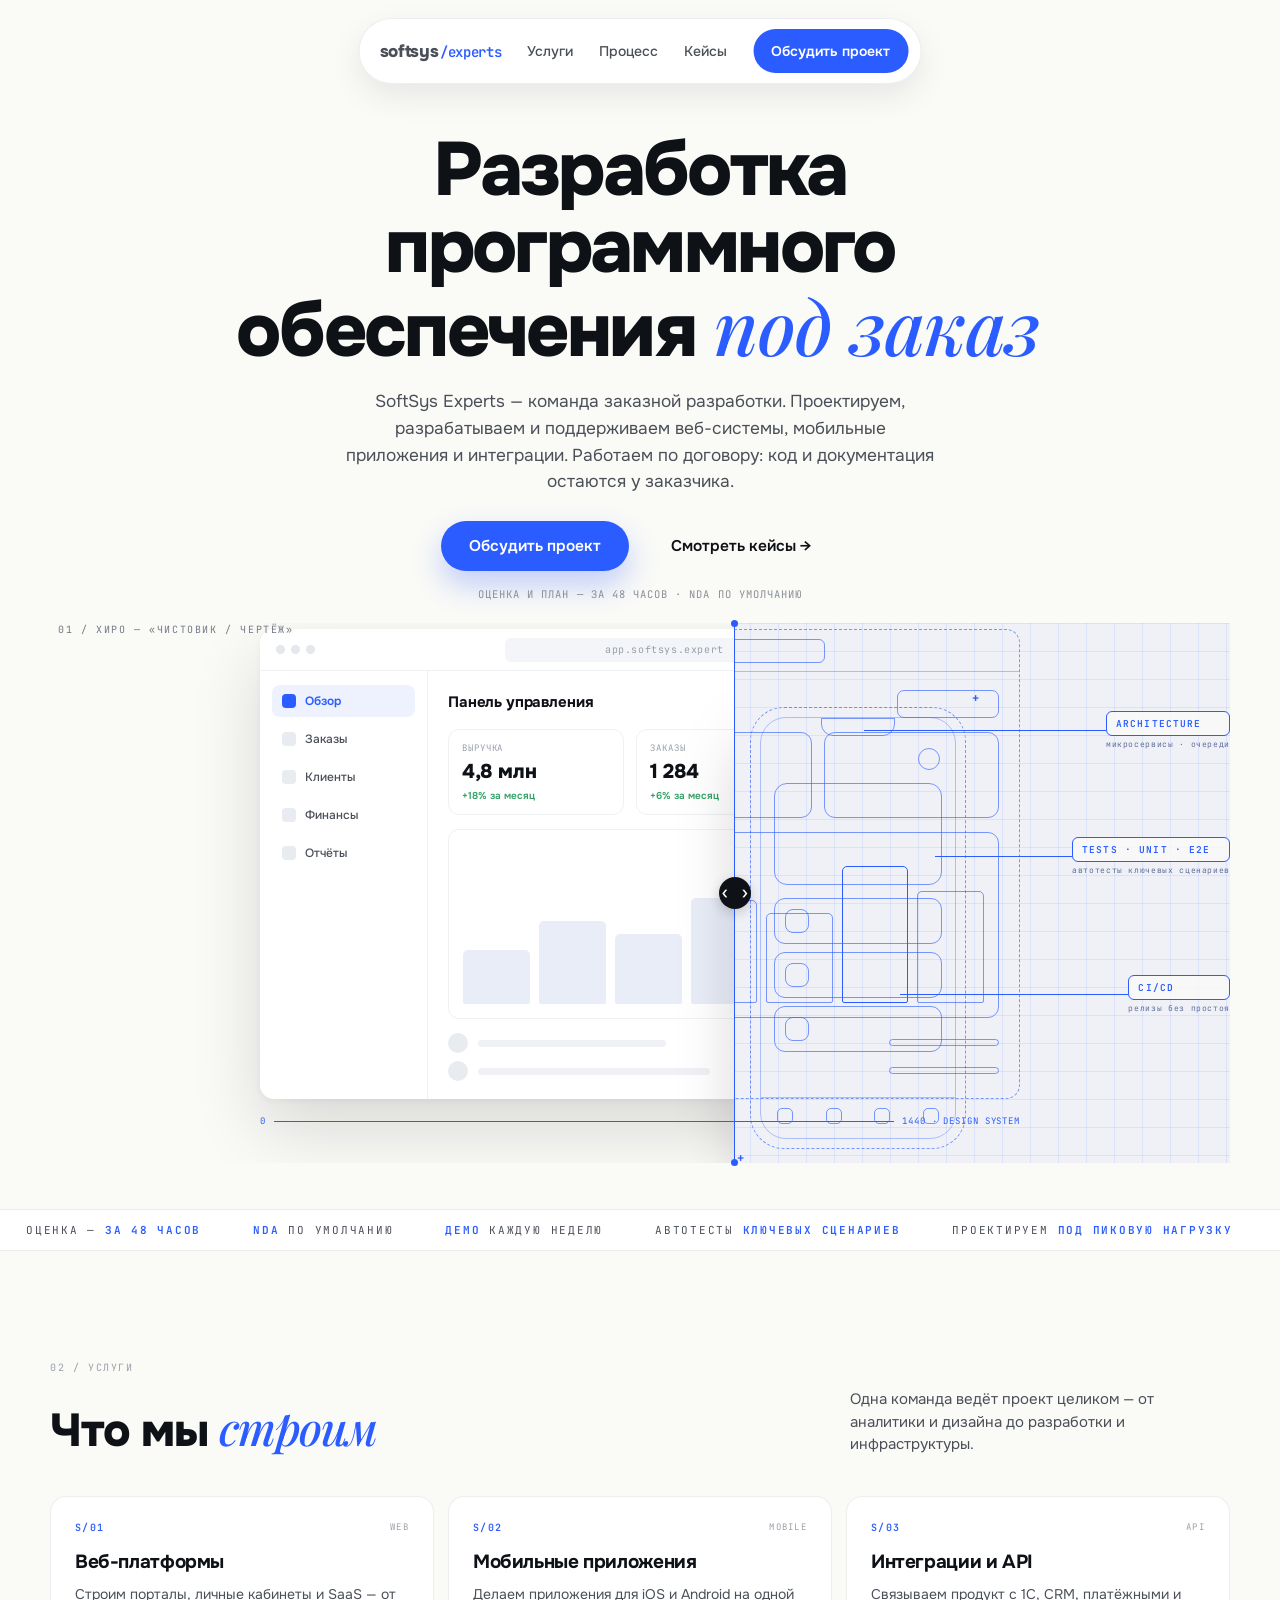
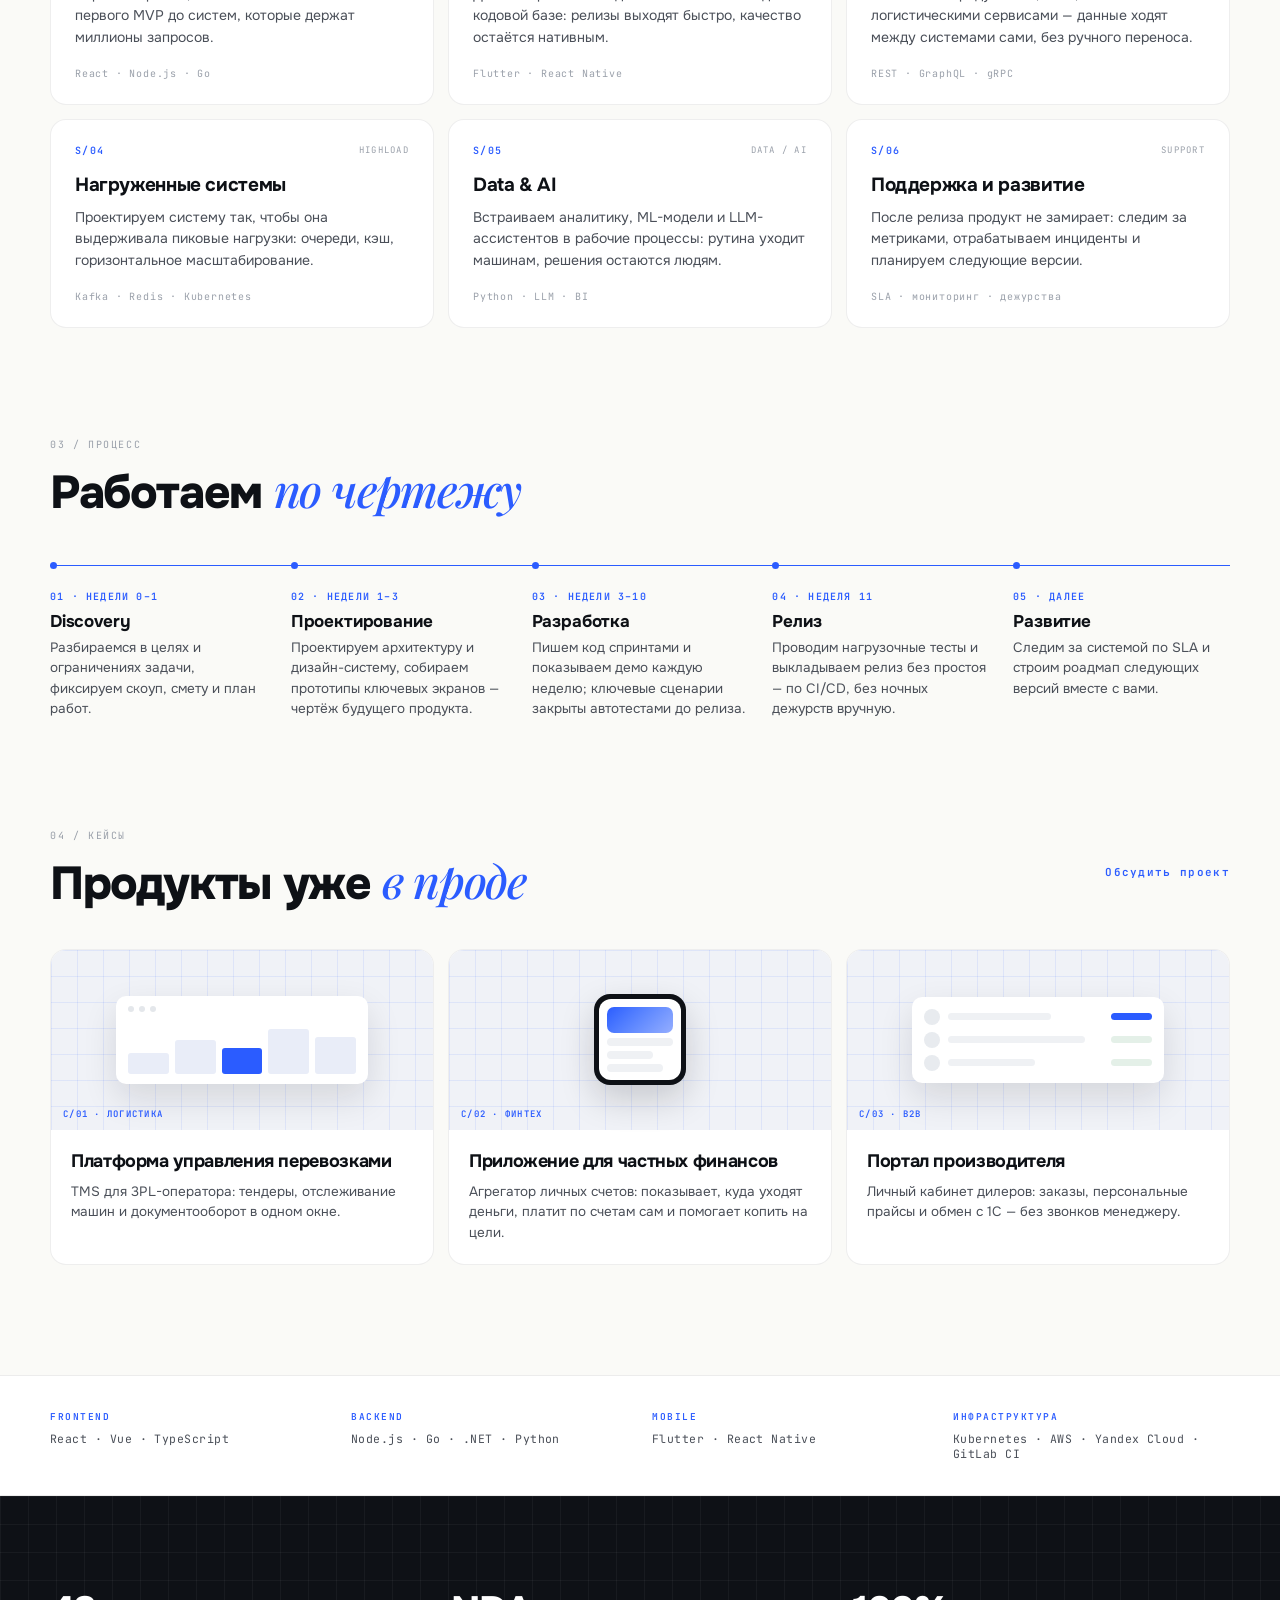
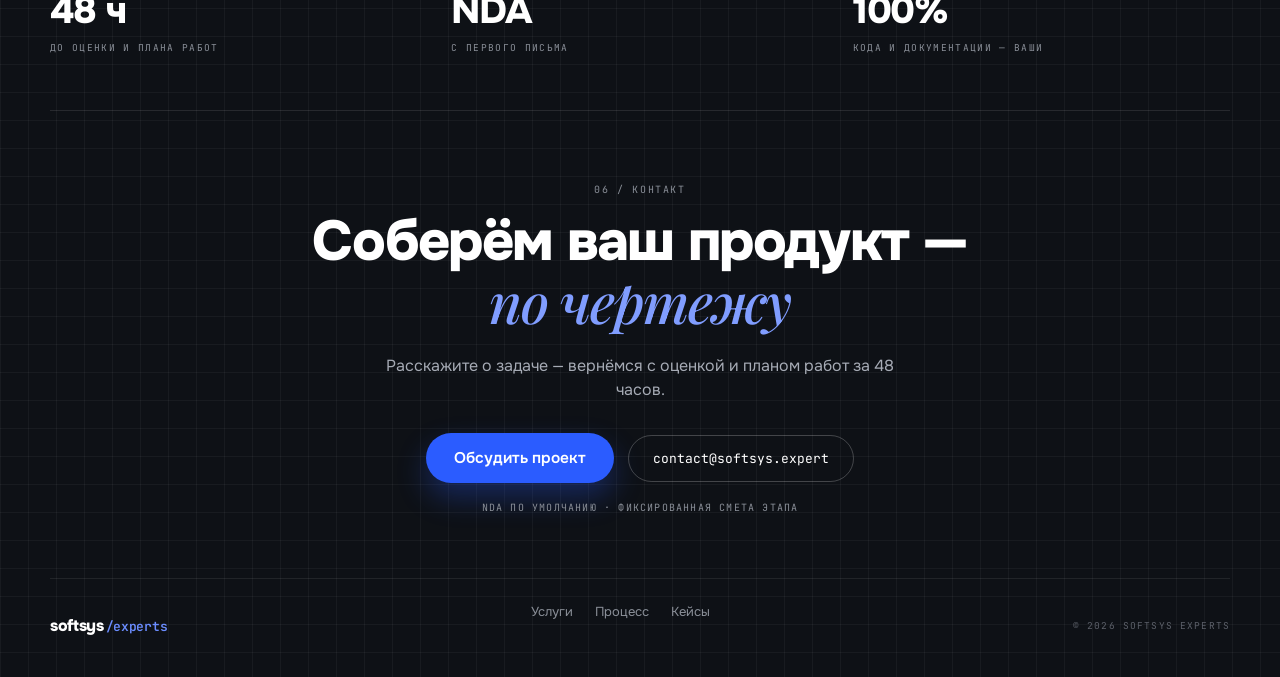
==== commit 1ba3e848: "chore: rebuild from softsys-landing 2026-09-10" ====
--- a/index.html
+++ b/index.html
@@ -26,10 +26,10 @@
 <meta name="twitter:description" content="Разрабатываем веб-платформы, мобильные приложения и интеграции: от проектирования и архитектуры до релиза и поддержки. Обсудите проект с SoftSys Experts.">
 <meta name="twitter:image" content="https://softsys.expert/og-image.png">
 <script type="application/ld+json">{"@context":"https://schema.org","@graph":[{"@type":"Organization","@id":"https://softsys.expert/#organization","name":"SoftSys Experts","url":"https://softsys.expert/","email":"contact@softsys.expert"},{"@type":"WebSite","@id":"https://softsys.expert/#website","name":"SoftSys Experts","url":"https://softsys.expert/","inLanguage":["ru"],"publisher":{"@id":"https://softsys.expert/#organization"}},{"@type":"WebPage","@id":"https://softsys.expert/","url":"https://softsys.expert/","name":"Заказная разработка сайтов и приложений — SoftSys Experts","description":"Разрабатываем веб-платформы, мобильные приложения и интеграции: от проектирования и архитектуры до релиза и поддержки. Обсудите проект с SoftSys Experts.","inLanguage":"ru","isPartOf":{"@id":"https://softsys.expert/#website"},"about":{"@id":"https://softsys.expert/#organization"}}]}</script><!--seo:end-->
-  <script type="module" crossorigin src="/assets/index-Y3OFMciR.js"></script>
+  <script type="module" crossorigin src="/assets/index-DBnVlZlY.js"></script>
   <link rel="stylesheet" crossorigin href="/assets/index-GxEfjXDk.css">
 </head>
 <body>
-<div id="app"><!--[--><a class="skip-link" href="#main">К содержанию</a><header class="site-header"><nav class="site-nav" aria-label="Основная навигация"><a class="brand" href="#top">softsys<span>/experts</span></a><button class="menu-toggle" type="button" aria-label="Меню" aria-expanded="false" aria-controls="primary-menu"><span></span><span></span></button><div id="primary-menu" class="nav-links"><a href="#services">Услуги</a><a href="#process">Процесс</a><a href="#cases">Кейсы</a><a class="nav-cta" href="#contact">Обсудить проект</a></div></nav></header><main id="main"><section class="page-section hero d12" id="top"><div class="d13 hero-intro"><h1 class="reveal d14">Разработка программного<br>обеспечения <span class="d15">под заказ</span></h1><p class="reveal d16">SoftSys Experts — команда заказной разработки. Проектируем, разрабатываем и поддерживаем веб-системы, мобильные приложения и интеграции. Работаем по договору: код и документация остаются у заказчика.</p><div class="actions reveal d17"><a href="#contact" class="d18 d19">Обсудить проект</a><a href="#cases" class="d20 d21">Смотреть кейсы →</a></div><div class="reveal d22">ОЦЕНКА И ПЛАН — ЗА 48 ЧАСОВ · NDA ПО УМОЛЧАНИЮ</div></div><div class="reveal d23"><div class="comparison" style="--cut:84%;--scale:1;"><div class="comparison-art" aria-hidden="true"><div class="comparison-canvas"><div id="real" class="comparison-scene"><!--[--><div class="browser d26"><div class="b-head d27"><div class="traffic d28"><i class="d29"></i><i class="d30"></i><i class="d31"></i></div><div class="urlbar d32">app.softsys.expert</div></div><div class="d33"><div class="side d34"><div class="s-item s-on d35"><i class="d36"></i>Обзор</div><div class="s-item d37"><i class="d38"></i>Заказы</div><div class="s-item d39"><i class="d40"></i>Клиенты</div><div class="s-item d41"><i class="d42"></i>Финансы</div><div class="s-item d43"><i class="d44"></i>Отчёты</div></div><div class="d45"><div class="d46"><b class="d47">Панель управления</b><span class="chipbtn d48">+ Новый заказ</span></div><div class="d49"><div class="card d50"><span class="d51">ВЫРУЧКА</span><span class="d52">4,8 млн</span><span class="d53">+18% за месяц</span></div><div class="card d54"><span class="d55">ЗАКАЗЫ</span><span class="d56">1 284</span><span class="d57">+6% за месяц</span></div><div class="card d58"><span class="d59">КОНВЕРСИЯ</span><span class="d60">3,9%</span><span class="d61">+0,4 п.п.</span></div></div><div class="chart d62"><div class="bar d63"></div><div class="bar d64"></div><div class="bar d65"></div><div class="bar d66"></div><div class="bar d67"></div><div class="bar bar-hl d68"></div><div class="bar d69"></div></div><div class="d70"><div class="d71"><span class="row-av d72"></span><span class="ln d73"></span><span class="ln d74"></span></div><div class="d75"><span class="row-av d76"></span><span class="ln d77"></span><span class="ln d78"></span></div></div></div></div></div><div class="phone d79"><div class="p-screen d80"><div class="p-notch d81"></div><div class="d82"><b class="d83">Мои финансы</b><span class="p-bell d84"></span></div><div class="p-hero d85"><div class="d86">БАЛАНС</div><div class="d87">128 400 ₽</div><div class="d88"><i class="d89"></i><i class="d90"></i><i class="d91"></i><i class="d92"></i><i class="d93"></i><i class="d94"></i><i class="d95"></i></div></div><div class="d96"><div class="p-item d97"><i class="d98"></i><span class="d99"><b class="d100">Продукты</b><span class="d101">Сегодня, 14:02</span></span><span class="d102">−1 240</span></div><div class="p-item d103"><i class="d104"></i><span class="d105"><b class="d106">Зарплата</b><span class="d107">Вчера</span></span><span class="d108">+86 000</span></div><div class="p-item d109"><i class="d110"></i><span class="d111"><b class="d112">Подписки</b><span class="d113">26 июля</span></span><span class="d114">−499</span></div></div><div class="p-tab d115"><i class="d116"></i><i class="d117"></i><i class="d118"></i><i class="d119"></i></div></div></div><!--]--></div><div class="wire-grid"></div><div id="wire" class="comparison-scene"><!--[--><div class="browser d26"><div class="b-head d27"><div class="traffic d28"><i class="d29"></i><i class="d30"></i><i class="d31"></i></div><div class="urlbar d32">app.softsys.expert</div></div><div class="d33"><div class="side d34"><div class="s-item s-on d35"><i class="d36"></i>Обзор</div><div class="s-item d37"><i class="d38"></i>Заказы</div><div class="s-item d39"><i class="d40"></i>Клиенты</div><div class="s-item d41"><i class="d42"></i>Финансы</div><div class="s-item d43"><i class="d44"></i>Отчёты</div></div><div class="d45"><div class="d46"><b class="d47">Панель управления</b><span class="chipbtn d48">+ Новый заказ</span></div><div class="d49"><div class="card d50"><span class="d51">ВЫРУЧКА</span><span class="d52">4,8 млн</span><span class="d53">+18% за месяц</span></div><div class="card d54"><span class="d55">ЗАКАЗЫ</span><span class="d56">1 284</span><span class="d57">+6% за месяц</span></div><div class="card d58"><span class="d59">КОНВЕРСИЯ</span><span class="d60">3,9%</span><span class="d61">+0,4 п.п.</span></div></div><div class="chart d62"><div class="bar d63"></div><div class="bar d64"></div><div class="bar d65"></div><div class="bar d66"></div><div class="bar d67"></div><div class="bar bar-hl d68"></div><div class="bar d69"></div></div><div class="d70"><div class="d71"><span class="row-av d72"></span><span class="ln d73"></span><span class="ln d74"></span></div><div class="d75"><span class="row-av d76"></span><span class="ln d77"></span><span class="ln d78"></span></div></div></div></div></div><div class="phone d79"><div class="p-screen d80"><div class="p-notch d81"></div><div class="d82"><b class="d83">Мои финансы</b><span class="p-bell d84"></span></div><div class="p-hero d85"><div class="d86">БАЛАНС</div><div class="d87">128 400 ₽</div><div class="d88"><i class="d89"></i><i class="d90"></i><i class="d91"></i><i class="d92"></i><i class="d93"></i><i class="d94"></i><i class="d95"></i></div></div><div class="d96"><div class="p-item d97"><i class="d98"></i><span class="d99"><b class="d100">Продукты</b><span class="d101">Сегодня, 14:02</span></span><span class="d102">−1 240</span></div><div class="p-item d103"><i class="d104"></i><span class="d105"><b class="d106">Зарплата</b><span class="d107">Вчера</span></span><span class="d108">+86 000</span></div><div class="p-item d109"><i class="d110"></i><span class="d111"><b class="d112">Подписки</b><span class="d113">26 июля</span></span><span class="d114">−499</span></div></div><div class="p-tab d115"><i class="d116"></i><i class="d117"></i><i class="d118"></i><i class="d119"></i></div></div></div><!--]--></div><div class="drawing-label">01 / ХИРО — «ЧИСТОВИК / ЧЕРТЁЖ»</div><div class="annotation annotation-one"><i></i><div><b>ARCHITECTURE</b><span>микросервисы · очереди</span></div></div><div class="annotation annotation-two"><i></i><div><b>TESTS · UNIT · E2E</b><span>автотесты ключевых сценариев</span></div></div><div class="annotation annotation-three"><i></i><div><b>CI/CD</b><span>релизы без простоя</span></div></div><div class="comparison-dim">0 <i></i> 1440 · DESIGN SYSTEM</div></div></div><div class="comparison-divider"><button type="button" role="slider" aria-label="Граница между продуктом и чертежом" aria-valuemin="16" aria-valuemax="84" aria-valuenow="84" aria-valuetext="84% — чистовик" class="comparison-handle"><span aria-hidden="true">‹ ›</span></button></div></div></div><div class="d152"><div class="d153"><span class="d154">ОЦЕНКА — <b class="d155">ЗА 48 ЧАСОВ</b></span><span class="d156"><b class="d157">NDA</b> ПО УМОЛЧАНИЮ</span><span class="d158"><b class="d159">ДЕМО</b> КАЖДУЮ НЕДЕЛЮ</span><span class="d160">АВТОТЕСТЫ <b class="d161">КЛЮЧЕВЫХ СЦЕНАРИЕВ</b></span><span class="d162">ПРОЕКТИРУЕМ <b class="d163">ПОД ПИКОВУЮ НАГРУЗКУ</b></span><span class="d164">ОЦЕНКА — <b class="d165">ЗА 48 ЧАСОВ</b></span><span class="d166"><b class="d167">NDA</b> ПО УМОЛЧАНИЮ</span><span class="d168"><b class="d169">ДЕМО</b> КАЖДУЮ НЕДЕЛЮ</span><span class="d170">АВТОТЕСТЫ <b class="d171">КЛЮЧЕВЫХ СЦЕНАРИЕВ</b></span><span class="d172">ПРОЕКТИРУЕМ <b class="d173">ПОД ПИКОВУЮ НАГРУЗКУ</b></span></div></div></section><section id="services" class="page-section d174"><div class="d175">02 / УСЛУГИ</div><div class="section-heading d176"><h2 class="d177">Что мы <span class="d178">строим</span></h2><p class="d179">Одна команда закрывает весь контур: аналитика, дизайн, разработка, инфраструктура.</p></div><div class="responsive-grid d180"><div class="d181 d182"><div class="d183"><span class="d184">S/01</span><span class="d185">WEB</span></div><b class="d186">Веб-платформы</b><p class="d187">Порталы, личные кабинеты, SaaS и внутренние системы — от MVP до продукта с миллионами запросов.</p><div class="d188">React · Node.js · Go</div></div><div class="d189 d190"><div class="d191"><span class="d192">S/02</span><span class="d193">MOBILE</span></div><b class="d194">Мобильные приложения</b><p class="d195">iOS и Android на одной кодовой базе: быстрый релиз без потери нативного качества.</p><div class="d196">Flutter · React Native</div></div><div class="d197 d198"><div class="d199"><span class="d200">S/03</span><span class="d201">API</span></div><b class="d202">Интеграции и API</b><p class="d203">Связываем продукт с 1С, CRM, платёжными и логистическими сервисами — без ручной рутины.</p><div class="d204">REST · GraphQL · gRPC</div></div><div class="d205 d206"><div class="d207"><span class="d208">S/04</span><span class="d209">HIGHLOAD</span></div><b class="d210">Нагруженные системы</b><p class="d211">Архитектура под пики: очереди, кэширование, горизонтальное масштабирование под пиковую нагрузку.</p><div class="d212">Kafka · Redis · Kubernetes</div></div><div class="d213 d214"><div class="d215"><span class="d216">S/05</span><span class="d217">DATA / AI</span></div><b class="d218">Data &amp; AI</b><p class="d219">Аналитика, ML-модели и LLM-ассистенты, встроенные в ваши рабочие процессы.</p><div class="d220">Python · LLM · BI</div></div><div class="d221 d222"><div class="d223"><span class="d224">S/06</span><span class="d225">SUPPORT</span></div><b class="d226">Поддержка и развитие</b><p class="d227">SLA, мониторинг и роадмап: продукт растёт после релиза, а не замирает.</p><div class="d228">SLA · мониторинг · дежурства</div></div></div></section><section id="process" class="page-section d229"><div class="d230">03 / ПРОЦЕСС</div><h2 class="d231">Работаем <span class="d232">по чертежу</span></h2><div class="d233"><div class="responsive-grid d234"><div class="d235 d236"><div class="d237">01 · НЕДЕЛИ 0–1</div><b class="d238">Discovery</b><p class="d239">Цели, метрики, ограничения. Фиксируем скоуп, смету и план.</p></div><div class="d240 d241"><div class="d242">02 · НЕДЕЛИ 1–3</div><b class="d243">Проектирование</b><p class="d244">Архитектура, прототипы, дизайн-система — чертёж будущего продукта.</p></div><div class="d245 d246"><div class="d247">03 · НЕДЕЛИ 3–10</div><b class="d248">Разработка</b><p class="d249">Спринты с демо каждую неделю. Автотесты ключевых сценариев до каждого релиза.</p></div><div class="d250 d251"><div class="d252">04 · НЕДЕЛЯ 11</div><b class="d253">Релиз</b><p class="d254">CI/CD, нагрузочные тесты, выкладка без простоя.</p></div><div class="d255 d256"><div class="d257">05 · ДАЛЕЕ</div><b class="d258">Развитие</b><p class="d259">Мониторинг, SLA и роадмап следующих версий.</p></div></div></div></section><section id="cases" class="page-section d260"><div class="d261">04 / КЕЙСЫ</div><div class="section-heading actions d262"><h2 class="d263">Продукты уже <span class="d264">в проде</span></h2><a href="#contact" class="d265 d266">Обсудить проект</a></div><div class="responsive-grid d267"><div class="d268"><div class="d269"><div class="d270"><div class="d271"><i class="d272"></i><i class="d273"></i><i class="d274"></i></div><div class="d275"><i class="d276"></i><i class="d277"></i><i class="d278"></i><i class="d279"></i><i class="d280"></i></div></div><span class="d281">C/01 · ЛОГИСТИКА</span></div><div class="d282"><h3 class="d283">Платформа управления перевозками</h3><p class="d284">TMS для 3PL-оператора: тендеры, трекинг, документооборот.</p></div></div><div class="d292"><div class="d293"><div class="d294"><div class="d295"><div class="d296"></div><div class="d297"></div><div class="d298"></div><div class="d299"></div></div></div><span class="d300">C/02 · ФИНТЕХ</span></div><div class="d301"><h3 class="d302">Приложение для частных финансов</h3><p class="d303">Мобильный агрегатор счетов: аналитика трат, автоплатежи, цели.</p></div></div><div class="d311"><div class="d312"><div class="d313"><div class="d314"><i class="d315"></i><i class="d316"></i><i class="d317"></i></div><div class="d318"><i class="d319"></i><i class="d320"></i><i class="d321"></i></div><div class="d322"><i class="d323"></i><i class="d324"></i><i class="d325"></i></div></div><span class="d326">C/03 · B2B</span></div><div class="d327"><h3 class="d328">Портал производителя</h3><p class="d329">Личный кабинет дилеров: заказы, прайс-движок, интеграция с 1С.</p></div></div></div></section><section class="page-section d337"><div class="responsive-grid d338"><div><div class="d339">FRONTEND</div><div class="d340">React · Vue · TypeScript</div></div><div><div class="d341">BACKEND</div><div class="d342">Node.js · Go · .NET · Python</div></div><div><div class="d343">MOBILE</div><div class="d344">Flutter · React Native</div></div><div><div class="d345">ИНФРАСТРУКТУРА</div><div class="d346">Kubernetes · AWS · Yandex Cloud · GitLab CI</div></div></div></section><section id="contact" class="page-section d347"><div class="d348"><div class="responsive-grid d349"><div><b class="d350">48 ч</b><div class="d351">ДО ОЦЕНКИ И ПЛАНА РАБОТ</div></div><div><b class="d352">NDA</b><div class="d353">С ПЕРВОГО ПИСЬМА</div></div><div><b class="d356">100%</b><div class="d357">КОДА И ДОКУМЕНТАЦИИ — ВАШИ</div></div></div><div class="d358"></div><div class="d359"><div class="d360">06 / КОНТАКТ</div><h2 class="d361">Соберём ваш продукт — <span class="d362">по чертежу</span></h2><p class="d363">Расскажите о задаче — вернёмся с оценкой и планом работ за 48 часов.</p><div class="actions d364"><a href="mailto:contact@softsys.expert" class="d365 d366">Обсудить проект</a><a href="mailto:contact@softsys.expert" class="d367 d368">contact@softsys.expert</a></div><div class="d369">NDA ПО УМОЛЧАНИЮ · ФИКСИРОВАННАЯ СМЕТА ЭТАПА</div></div><div class="d370"><div class="d371">softsys<span class="d372">/experts</span></div><div class="actions d373"><a href="#services" class="d374 d375">Услуги</a><a href="#process" class="d376 d377">Процесс</a><a href="#cases" class="d378 d379">Кейсы</a></div><div class="d380">© 2026 SOFTSYS EXPERTS</div></div></div></section></main><!--]--></div>
+<div id="app"><!--[--><a class="skip-link" href="#main">К содержанию</a><header class="site-header"><nav class="site-nav" aria-label="Основная навигация"><a class="brand" href="#top">softsys<span>/experts</span></a><button class="menu-toggle" type="button" aria-label="Меню" aria-expanded="false" aria-controls="primary-menu"><span></span><span></span></button><div id="primary-menu" class="nav-links"><a href="#services">Услуги</a><a href="#process">Процесс</a><a href="#cases">Кейсы</a><a class="nav-cta" href="#contact">Обсудить проект</a></div></nav></header><main id="main"><section class="page-section hero d12" id="top"><div class="d13 hero-intro"><h1 class="reveal d14">Разработка программного<br>обеспечения <span class="d15">под заказ</span></h1><p class="reveal d16">SoftSys Experts — команда заказной разработки. Проектируем, разрабатываем и поддерживаем веб-системы, мобильные приложения и интеграции. Работаем по договору: код и документация остаются у заказчика.</p><div class="actions reveal d17"><a href="#contact" class="d18 d19">Обсудить проект</a><a href="#cases" class="d20 d21">Смотреть кейсы →</a></div><div class="reveal d22">ОЦЕНКА И ПЛАН — ЗА 48 ЧАСОВ · NDA ПО УМОЛЧАНИЮ</div></div><div class="reveal d23"><div class="comparison" style="--cut:84%;--scale:1;"><div class="comparison-art" aria-hidden="true"><div class="comparison-canvas"><div id="real" class="comparison-scene"><!--[--><div class="browser d26"><div class="b-head d27"><div class="traffic d28"><i class="d29"></i><i class="d30"></i><i class="d31"></i></div><div class="urlbar d32">app.softsys.expert</div></div><div class="d33"><div class="side d34"><div class="s-item s-on d35"><i class="d36"></i>Обзор</div><div class="s-item d37"><i class="d38"></i>Заказы</div><div class="s-item d39"><i class="d40"></i>Клиенты</div><div class="s-item d41"><i class="d42"></i>Финансы</div><div class="s-item d43"><i class="d44"></i>Отчёты</div></div><div class="d45"><div class="d46"><b class="d47">Панель управления</b><span class="chipbtn d48">+ Новый заказ</span></div><div class="d49"><div class="card d50"><span class="d51">ВЫРУЧКА</span><span class="d52">4,8 млн</span><span class="d53">+18% за месяц</span></div><div class="card d54"><span class="d55">ЗАКАЗЫ</span><span class="d56">1 284</span><span class="d57">+6% за месяц</span></div><div class="card d58"><span class="d59">КОНВЕРСИЯ</span><span class="d60">3,9%</span><span class="d61">+0,4 п.п.</span></div></div><div class="chart d62"><div class="bar d63"></div><div class="bar d64"></div><div class="bar d65"></div><div class="bar d66"></div><div class="bar d67"></div><div class="bar bar-hl d68"></div><div class="bar d69"></div></div><div class="d70"><div class="d71"><span class="row-av d72"></span><span class="ln d73"></span><span class="ln d74"></span></div><div class="d75"><span class="row-av d76"></span><span class="ln d77"></span><span class="ln d78"></span></div></div></div></div></div><div class="phone d79"><div class="p-screen d80"><div class="p-notch d81"></div><div class="d82"><b class="d83">Мои финансы</b><span class="p-bell d84"></span></div><div class="p-hero d85"><div class="d86">БАЛАНС</div><div class="d87">128 400 ₽</div><div class="d88"><i class="d89"></i><i class="d90"></i><i class="d91"></i><i class="d92"></i><i class="d93"></i><i class="d94"></i><i class="d95"></i></div></div><div class="d96"><div class="p-item d97"><i class="d98"></i><span class="d99"><b class="d100">Продукты</b><span class="d101">Сегодня, 14:02</span></span><span class="d102">−1 240</span></div><div class="p-item d103"><i class="d104"></i><span class="d105"><b class="d106">Зарплата</b><span class="d107">Вчера</span></span><span class="d108">+86 000</span></div><div class="p-item d109"><i class="d110"></i><span class="d111"><b class="d112">Подписки</b><span class="d113">26 июля</span></span><span class="d114">−499</span></div></div><div class="p-tab d115"><i class="d116"></i><i class="d117"></i><i class="d118"></i><i class="d119"></i></div></div></div><!--]--></div><div class="wire-grid"></div><div id="wire" class="comparison-scene"><!--[--><div class="browser d26"><div class="b-head d27"><div class="traffic d28"><i class="d29"></i><i class="d30"></i><i class="d31"></i></div><div class="urlbar d32">app.softsys.expert</div></div><div class="d33"><div class="side d34"><div class="s-item s-on d35"><i class="d36"></i>Обзор</div><div class="s-item d37"><i class="d38"></i>Заказы</div><div class="s-item d39"><i class="d40"></i>Клиенты</div><div class="s-item d41"><i class="d42"></i>Финансы</div><div class="s-item d43"><i class="d44"></i>Отчёты</div></div><div class="d45"><div class="d46"><b class="d47">Панель управления</b><span class="chipbtn d48">+ Новый заказ</span></div><div class="d49"><div class="card d50"><span class="d51">ВЫРУЧКА</span><span class="d52">4,8 млн</span><span class="d53">+18% за месяц</span></div><div class="card d54"><span class="d55">ЗАКАЗЫ</span><span class="d56">1 284</span><span class="d57">+6% за месяц</span></div><div class="card d58"><span class="d59">КОНВЕРСИЯ</span><span class="d60">3,9%</span><span class="d61">+0,4 п.п.</span></div></div><div class="chart d62"><div class="bar d63"></div><div class="bar d64"></div><div class="bar d65"></div><div class="bar d66"></div><div class="bar d67"></div><div class="bar bar-hl d68"></div><div class="bar d69"></div></div><div class="d70"><div class="d71"><span class="row-av d72"></span><span class="ln d73"></span><span class="ln d74"></span></div><div class="d75"><span class="row-av d76"></span><span class="ln d77"></span><span class="ln d78"></span></div></div></div></div></div><div class="phone d79"><div class="p-screen d80"><div class="p-notch d81"></div><div class="d82"><b class="d83">Мои финансы</b><span class="p-bell d84"></span></div><div class="p-hero d85"><div class="d86">БАЛАНС</div><div class="d87">128 400 ₽</div><div class="d88"><i class="d89"></i><i class="d90"></i><i class="d91"></i><i class="d92"></i><i class="d93"></i><i class="d94"></i><i class="d95"></i></div></div><div class="d96"><div class="p-item d97"><i class="d98"></i><span class="d99"><b class="d100">Продукты</b><span class="d101">Сегодня, 14:02</span></span><span class="d102">−1 240</span></div><div class="p-item d103"><i class="d104"></i><span class="d105"><b class="d106">Зарплата</b><span class="d107">Вчера</span></span><span class="d108">+86 000</span></div><div class="p-item d109"><i class="d110"></i><span class="d111"><b class="d112">Подписки</b><span class="d113">26 июля</span></span><span class="d114">−499</span></div></div><div class="p-tab d115"><i class="d116"></i><i class="d117"></i><i class="d118"></i><i class="d119"></i></div></div></div><!--]--></div><div class="drawing-label">01 / ХИРО — «ЧИСТОВИК / ЧЕРТЁЖ»</div><div class="annotation annotation-one"><i></i><div><b>ARCHITECTURE</b><span>микросервисы · очереди</span></div></div><div class="annotation annotation-two"><i></i><div><b>TESTS · UNIT · E2E</b><span>автотесты ключевых сценариев</span></div></div><div class="annotation annotation-three"><i></i><div><b>CI/CD</b><span>релизы без простоя</span></div></div><div class="comparison-dim">0 <i></i> 1440 · DESIGN SYSTEM</div></div></div><div class="comparison-divider"><button type="button" role="slider" aria-label="Граница между продуктом и чертежом" aria-valuemin="16" aria-valuemax="84" aria-valuenow="84" aria-valuetext="84% — чистовик" class="comparison-handle"><span aria-hidden="true">‹ ›</span></button></div></div></div><div class="d152"><div class="d153"><span class="d154">ОЦЕНКА — <b class="d155">ЗА 48 ЧАСОВ</b></span><span class="d156"><b class="d157">NDA</b> ПО УМОЛЧАНИЮ</span><span class="d158"><b class="d159">ДЕМО</b> КАЖДУЮ НЕДЕЛЮ</span><span class="d160">АВТОТЕСТЫ <b class="d161">КЛЮЧЕВЫХ СЦЕНАРИЕВ</b></span><span class="d162">ПРОЕКТИРУЕМ <b class="d163">ПОД ПИКОВУЮ НАГРУЗКУ</b></span><span class="d164">ОЦЕНКА — <b class="d165">ЗА 48 ЧАСОВ</b></span><span class="d166"><b class="d167">NDA</b> ПО УМОЛЧАНИЮ</span><span class="d168"><b class="d169">ДЕМО</b> КАЖДУЮ НЕДЕЛЮ</span><span class="d170">АВТОТЕСТЫ <b class="d171">КЛЮЧЕВЫХ СЦЕНАРИЕВ</b></span><span class="d172">ПРОЕКТИРУЕМ <b class="d173">ПОД ПИКОВУЮ НАГРУЗКУ</b></span></div></div></section><section id="services" class="page-section d174"><div class="d175">02 / УСЛУГИ</div><div class="section-heading d176"><h2 class="d177">Что мы <span class="d178">строим</span></h2><p class="d179">Одна команда ведёт проект целиком — от аналитики и дизайна до разработки и инфраструктуры.</p></div><div class="responsive-grid d180"><div class="d181 d182"><div class="d183"><span class="d184">S/01</span><span class="d185">WEB</span></div><b class="d186">Веб-платформы</b><p class="d187">Строим порталы, личные кабинеты и SaaS — от первого MVP до систем, которые держат миллионы запросов.</p><div class="d188">React · Node.js · Go</div></div><div class="d189 d190"><div class="d191"><span class="d192">S/02</span><span class="d193">MOBILE</span></div><b class="d194">Мобильные приложения</b><p class="d195">Делаем приложения для iOS и Android на одной кодовой базе: релизы выходят быстро, качество остаётся нативным.</p><div class="d196">Flutter · React Native</div></div><div class="d197 d198"><div class="d199"><span class="d200">S/03</span><span class="d201">API</span></div><b class="d202">Интеграции и API</b><p class="d203">Связываем продукт с 1С, CRM, платёжными и логистическими сервисами — данные ходят между системами сами, без ручного переноса.</p><div class="d204">REST · GraphQL · gRPC</div></div><div class="d205 d206"><div class="d207"><span class="d208">S/04</span><span class="d209">HIGHLOAD</span></div><b class="d210">Нагруженные системы</b><p class="d211">Проектируем систему так, чтобы она выдерживала пиковые нагрузки: очереди, кэш, горизонтальное масштабирование.</p><div class="d212">Kafka · Redis · Kubernetes</div></div><div class="d213 d214"><div class="d215"><span class="d216">S/05</span><span class="d217">DATA / AI</span></div><b class="d218">Data &amp; AI</b><p class="d219">Встраиваем аналитику, ML-модели и LLM-ассистентов в рабочие процессы: рутина уходит машинам, решения остаются людям.</p><div class="d220">Python · LLM · BI</div></div><div class="d221 d222"><div class="d223"><span class="d224">S/06</span><span class="d225">SUPPORT</span></div><b class="d226">Поддержка и развитие</b><p class="d227">После релиза продукт не замирает: следим за метриками, отрабатываем инциденты и планируем следующие версии.</p><div class="d228">SLA · мониторинг · дежурства</div></div></div></section><section id="process" class="page-section d229"><div class="d230">03 / ПРОЦЕСС</div><h2 class="d231">Работаем <span class="d232">по чертежу</span></h2><div class="d233"><div class="responsive-grid d234"><div class="d235 d236"><div class="d237">01 · НЕДЕЛИ 0–1</div><b class="d238">Discovery</b><p class="d239">Разбираемся в целях и ограничениях задачи, фиксируем скоуп, смету и план работ.</p></div><div class="d240 d241"><div class="d242">02 · НЕДЕЛИ 1–3</div><b class="d243">Проектирование</b><p class="d244">Проектируем архитектуру и дизайн-систему, собираем прототипы ключевых экранов — чертёж будущего продукта.</p></div><div class="d245 d246"><div class="d247">03 · НЕДЕЛИ 3–10</div><b class="d248">Разработка</b><p class="d249">Пишем код спринтами и показываем демо каждую неделю; ключевые сценарии закрыты автотестами до релиза.</p></div><div class="d250 d251"><div class="d252">04 · НЕДЕЛЯ 11</div><b class="d253">Релиз</b><p class="d254">Проводим нагрузочные тесты и выкладываем релиз без простоя — по CI/CD, без ночных дежурств вручную.</p></div><div class="d255 d256"><div class="d257">05 · ДАЛЕЕ</div><b class="d258">Развитие</b><p class="d259">Следим за системой по SLA и строим роадмап следующих версий вместе с вами.</p></div></div></div></section><section id="cases" class="page-section d260"><div class="d261">04 / КЕЙСЫ</div><div class="section-heading actions d262"><h2 class="d263">Продукты уже <span class="d264">в проде</span></h2><a href="#contact" class="d265 d266">Обсудить проект</a></div><div class="responsive-grid d267"><div class="d268"><div class="d269"><div class="d270"><div class="d271"><i class="d272"></i><i class="d273"></i><i class="d274"></i></div><div class="d275"><i class="d276"></i><i class="d277"></i><i class="d278"></i><i class="d279"></i><i class="d280"></i></div></div><span class="d281">C/01 · ЛОГИСТИКА</span></div><div class="d282"><h3 class="d283">Платформа управления перевозками</h3><p class="d284">TMS для 3PL-оператора: тендеры, отслеживание машин и документооборот в одном окне.</p></div></div><div class="d292"><div class="d293"><div class="d294"><div class="d295"><div class="d296"></div><div class="d297"></div><div class="d298"></div><div class="d299"></div></div></div><span class="d300">C/02 · ФИНТЕХ</span></div><div class="d301"><h3 class="d302">Приложение для частных финансов</h3><p class="d303">Агрегатор личных счетов: показывает, куда уходят деньги, платит по счетам сам и помогает копить на цели.</p></div></div><div class="d311"><div class="d312"><div class="d313"><div class="d314"><i class="d315"></i><i class="d316"></i><i class="d317"></i></div><div class="d318"><i class="d319"></i><i class="d320"></i><i class="d321"></i></div><div class="d322"><i class="d323"></i><i class="d324"></i><i class="d325"></i></div></div><span class="d326">C/03 · B2B</span></div><div class="d327"><h3 class="d328">Портал производителя</h3><p class="d329">Личный кабинет дилеров: заказы, персональные прайсы и обмен с 1С — без звонков менеджеру.</p></div></div></div></section><section class="page-section d337"><div class="responsive-grid d338"><div><div class="d339">FRONTEND</div><div class="d340">React · Vue · TypeScript</div></div><div><div class="d341">BACKEND</div><div class="d342">Node.js · Go · .NET · Python</div></div><div><div class="d343">MOBILE</div><div class="d344">Flutter · React Native</div></div><div><div class="d345">ИНФРАСТРУКТУРА</div><div class="d346">Kubernetes · AWS · Yandex Cloud · GitLab CI</div></div></div></section><section id="contact" class="page-section d347"><div class="d348"><div class="responsive-grid d349"><div><b class="d350">48 ч</b><div class="d351">ДО ОЦЕНКИ И ПЛАНА РАБОТ</div></div><div><b class="d352">NDA</b><div class="d353">С ПЕРВОГО ПИСЬМА</div></div><div><b class="d356">100%</b><div class="d357">КОДА И ДОКУМЕНТАЦИИ — ВАШИ</div></div></div><div class="d358"></div><div class="d359"><div class="d360">06 / КОНТАКТ</div><h2 class="d361">Соберём ваш продукт — <span class="d362">по чертежу</span></h2><p class="d363">Расскажите о задаче — вернёмся с оценкой и планом работ за 48 часов.</p><div class="actions d364"><a href="mailto:contact@softsys.expert" class="d365 d366">Обсудить проект</a><a href="mailto:contact@softsys.expert" class="d367 d368">contact@softsys.expert</a></div><div class="d369">NDA ПО УМОЛЧАНИЮ · ФИКСИРОВАННАЯ СМЕТА ЭТАПА</div></div><div class="d370"><div class="d371">softsys<span class="d372">/experts</span></div><div class="actions d373"><a href="#services" class="d374 d375">Услуги</a><a href="#process" class="d376 d377">Процесс</a><a href="#cases" class="d378 d379">Кейсы</a></div><div class="d380">© 2026 SOFTSYS EXPERTS</div></div></div></section></main><!--]--></div>
 </body>
 </html>
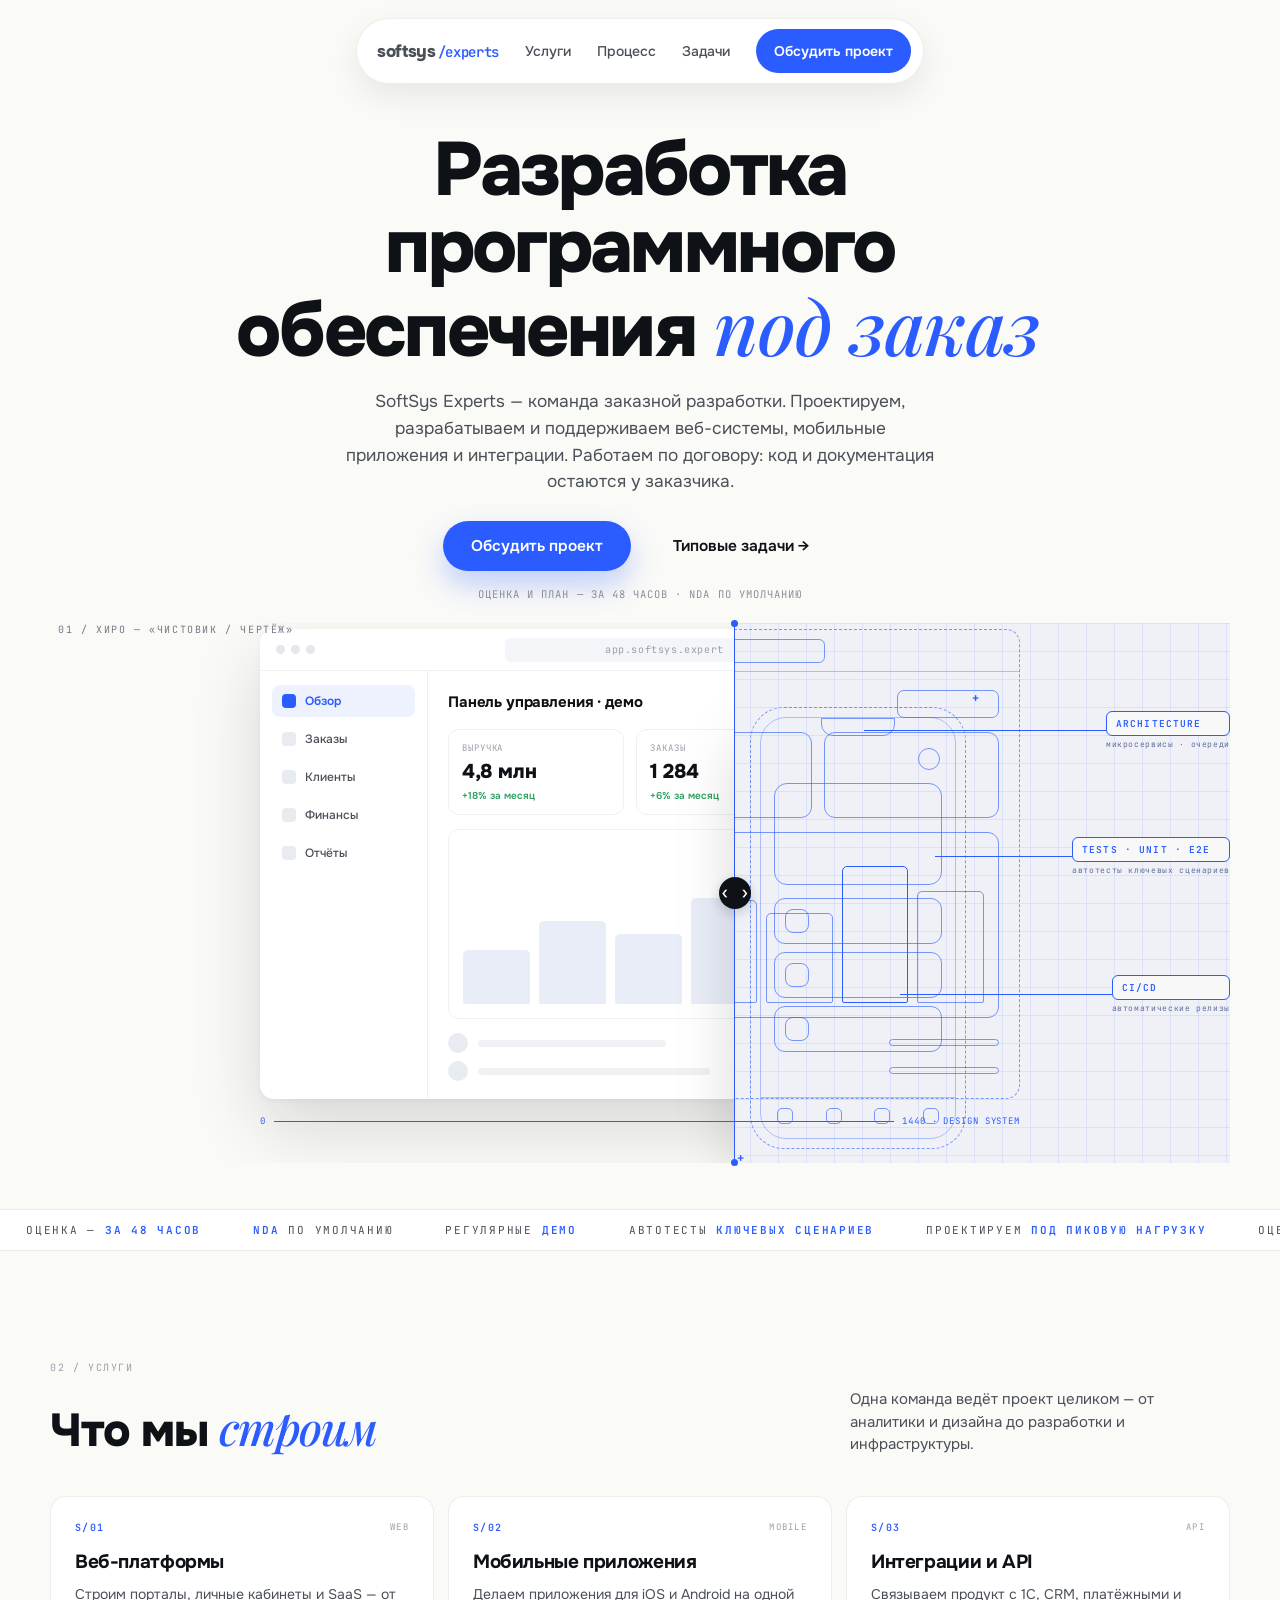
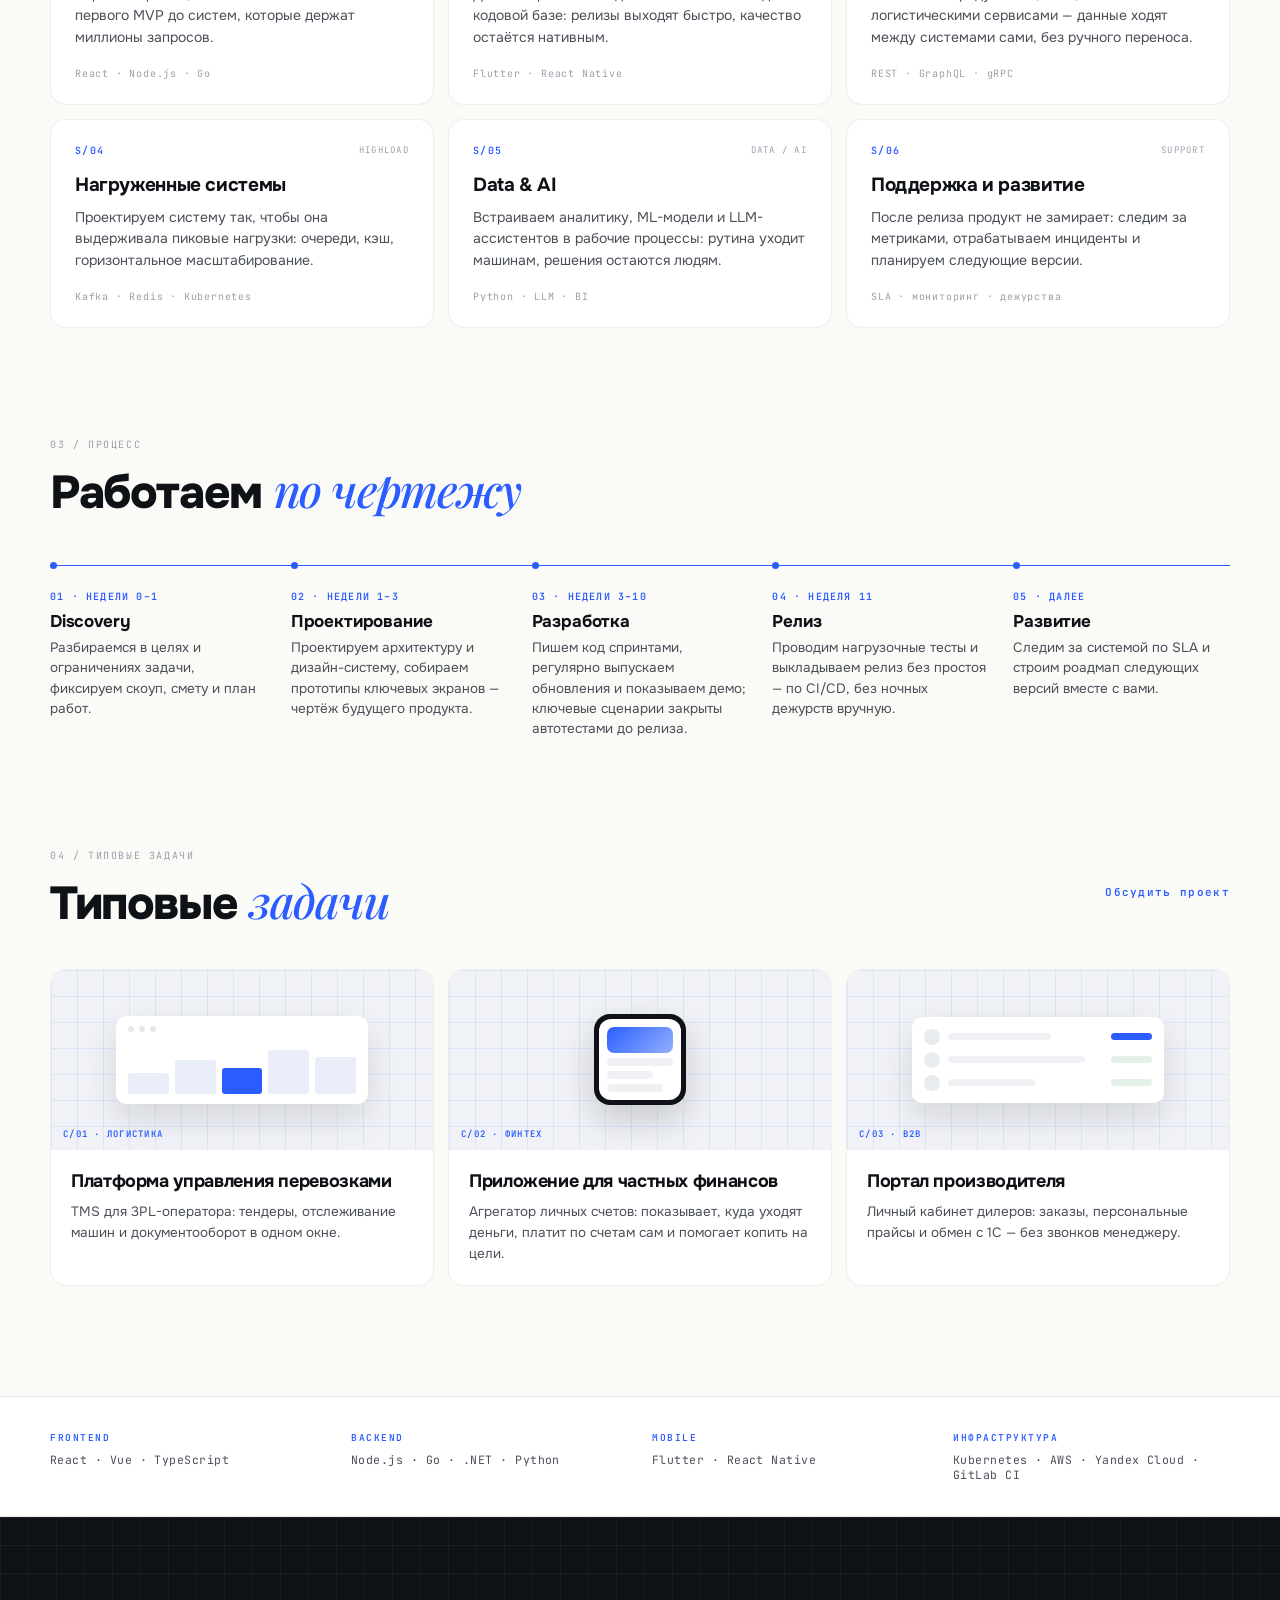
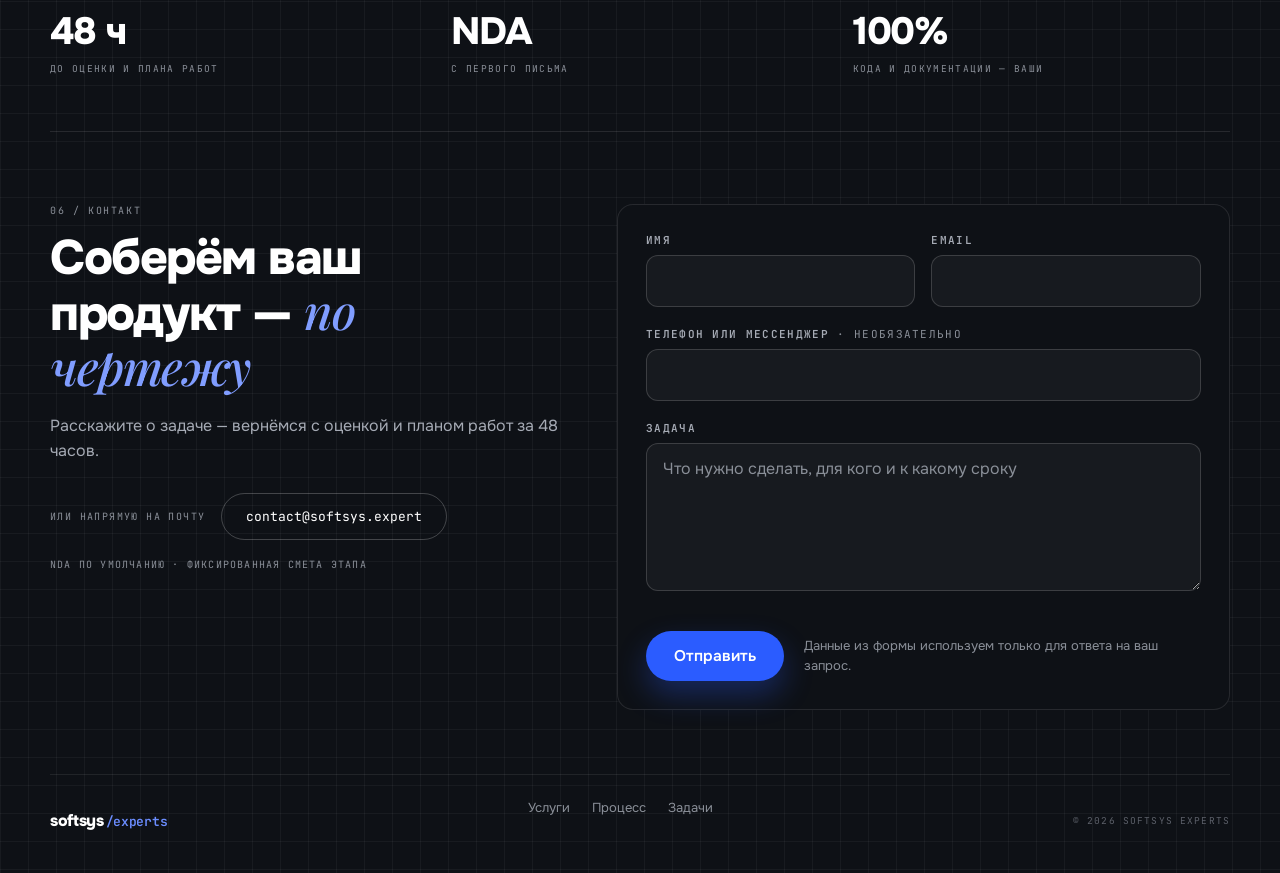
==== commit 61754f05: "chore: rebuild from softsys-landing 1c22b42 (contact form, web analytics)" ====
--- a/index.html
+++ b/index.html
@@ -26,10 +26,11 @@
 <meta name="twitter:description" content="Разрабатываем веб-платформы, мобильные приложения и интеграции: от проектирования и архитектуры до релиза и поддержки. Обсудите проект с SoftSys Experts.">
 <meta name="twitter:image" content="https://softsys.expert/og-image.png">
 <script type="application/ld+json">{"@context":"https://schema.org","@graph":[{"@type":"Organization","@id":"https://softsys.expert/#organization","name":"SoftSys Experts","url":"https://softsys.expert/","email":"contact@softsys.expert"},{"@type":"WebSite","@id":"https://softsys.expert/#website","name":"SoftSys Experts","url":"https://softsys.expert/","inLanguage":["ru"],"publisher":{"@id":"https://softsys.expert/#organization"}},{"@type":"WebPage","@id":"https://softsys.expert/","url":"https://softsys.expert/","name":"Заказная разработка сайтов и приложений — SoftSys Experts","description":"Разрабатываем веб-платформы, мобильные приложения и интеграции: от проектирования и архитектуры до релиза и поддержки. Обсудите проект с SoftSys Experts.","inLanguage":"ru","isPartOf":{"@id":"https://softsys.expert/#website"},"about":{"@id":"https://softsys.expert/#organization"}}]}</script><!--seo:end-->
-  <script type="module" crossorigin src="/assets/index-DBnVlZlY.js"></script>
-  <link rel="stylesheet" crossorigin href="/assets/index-GxEfjXDk.css">
+  <script type="module" crossorigin src="/assets/index-esp-c06K.js"></script>
+  <link rel="stylesheet" crossorigin href="/assets/index-D2ncwZIj.css">
 </head>
 <body>
-<div id="app"><!--[--><a class="skip-link" href="#main">К содержанию</a><header class="site-header"><nav class="site-nav" aria-label="Основная навигация"><a class="brand" href="#top">softsys<span>/experts</span></a><button class="menu-toggle" type="button" aria-label="Меню" aria-expanded="false" aria-controls="primary-menu"><span></span><span></span></button><div id="primary-menu" class="nav-links"><a href="#services">Услуги</a><a href="#process">Процесс</a><a href="#cases">Кейсы</a><a class="nav-cta" href="#contact">Обсудить проект</a></div></nav></header><main id="main"><section class="page-section hero d12" id="top"><div class="d13 hero-intro"><h1 class="reveal d14">Разработка программного<br>обеспечения <span class="d15">под заказ</span></h1><p class="reveal d16">SoftSys Experts — команда заказной разработки. Проектируем, разрабатываем и поддерживаем веб-системы, мобильные приложения и интеграции. Работаем по договору: код и документация остаются у заказчика.</p><div class="actions reveal d17"><a href="#contact" class="d18 d19">Обсудить проект</a><a href="#cases" class="d20 d21">Смотреть кейсы →</a></div><div class="reveal d22">ОЦЕНКА И ПЛАН — ЗА 48 ЧАСОВ · NDA ПО УМОЛЧАНИЮ</div></div><div class="reveal d23"><div class="comparison" style="--cut:84%;--scale:1;"><div class="comparison-art" aria-hidden="true"><div class="comparison-canvas"><div id="real" class="comparison-scene"><!--[--><div class="browser d26"><div class="b-head d27"><div class="traffic d28"><i class="d29"></i><i class="d30"></i><i class="d31"></i></div><div class="urlbar d32">app.softsys.expert</div></div><div class="d33"><div class="side d34"><div class="s-item s-on d35"><i class="d36"></i>Обзор</div><div class="s-item d37"><i class="d38"></i>Заказы</div><div class="s-item d39"><i class="d40"></i>Клиенты</div><div class="s-item d41"><i class="d42"></i>Финансы</div><div class="s-item d43"><i class="d44"></i>Отчёты</div></div><div class="d45"><div class="d46"><b class="d47">Панель управления</b><span class="chipbtn d48">+ Новый заказ</span></div><div class="d49"><div class="card d50"><span class="d51">ВЫРУЧКА</span><span class="d52">4,8 млн</span><span class="d53">+18% за месяц</span></div><div class="card d54"><span class="d55">ЗАКАЗЫ</span><span class="d56">1 284</span><span class="d57">+6% за месяц</span></div><div class="card d58"><span class="d59">КОНВЕРСИЯ</span><span class="d60">3,9%</span><span class="d61">+0,4 п.п.</span></div></div><div class="chart d62"><div class="bar d63"></div><div class="bar d64"></div><div class="bar d65"></div><div class="bar d66"></div><div class="bar d67"></div><div class="bar bar-hl d68"></div><div class="bar d69"></div></div><div class="d70"><div class="d71"><span class="row-av d72"></span><span class="ln d73"></span><span class="ln d74"></span></div><div class="d75"><span class="row-av d76"></span><span class="ln d77"></span><span class="ln d78"></span></div></div></div></div></div><div class="phone d79"><div class="p-screen d80"><div class="p-notch d81"></div><div class="d82"><b class="d83">Мои финансы</b><span class="p-bell d84"></span></div><div class="p-hero d85"><div class="d86">БАЛАНС</div><div class="d87">128 400 ₽</div><div class="d88"><i class="d89"></i><i class="d90"></i><i class="d91"></i><i class="d92"></i><i class="d93"></i><i class="d94"></i><i class="d95"></i></div></div><div class="d96"><div class="p-item d97"><i class="d98"></i><span class="d99"><b class="d100">Продукты</b><span class="d101">Сегодня, 14:02</span></span><span class="d102">−1 240</span></div><div class="p-item d103"><i class="d104"></i><span class="d105"><b class="d106">Зарплата</b><span class="d107">Вчера</span></span><span class="d108">+86 000</span></div><div class="p-item d109"><i class="d110"></i><span class="d111"><b class="d112">Подписки</b><span class="d113">26 июля</span></span><span class="d114">−499</span></div></div><div class="p-tab d115"><i class="d116"></i><i class="d117"></i><i class="d118"></i><i class="d119"></i></div></div></div><!--]--></div><div class="wire-grid"></div><div id="wire" class="comparison-scene"><!--[--><div class="browser d26"><div class="b-head d27"><div class="traffic d28"><i class="d29"></i><i class="d30"></i><i class="d31"></i></div><div class="urlbar d32">app.softsys.expert</div></div><div class="d33"><div class="side d34"><div class="s-item s-on d35"><i class="d36"></i>Обзор</div><div class="s-item d37"><i class="d38"></i>Заказы</div><div class="s-item d39"><i class="d40"></i>Клиенты</div><div class="s-item d41"><i class="d42"></i>Финансы</div><div class="s-item d43"><i class="d44"></i>Отчёты</div></div><div class="d45"><div class="d46"><b class="d47">Панель управления</b><span class="chipbtn d48">+ Новый заказ</span></div><div class="d49"><div class="card d50"><span class="d51">ВЫРУЧКА</span><span class="d52">4,8 млн</span><span class="d53">+18% за месяц</span></div><div class="card d54"><span class="d55">ЗАКАЗЫ</span><span class="d56">1 284</span><span class="d57">+6% за месяц</span></div><div class="card d58"><span class="d59">КОНВЕРСИЯ</span><span class="d60">3,9%</span><span class="d61">+0,4 п.п.</span></div></div><div class="chart d62"><div class="bar d63"></div><div class="bar d64"></div><div class="bar d65"></div><div class="bar d66"></div><div class="bar d67"></div><div class="bar bar-hl d68"></div><div class="bar d69"></div></div><div class="d70"><div class="d71"><span class="row-av d72"></span><span class="ln d73"></span><span class="ln d74"></span></div><div class="d75"><span class="row-av d76"></span><span class="ln d77"></span><span class="ln d78"></span></div></div></div></div></div><div class="phone d79"><div class="p-screen d80"><div class="p-notch d81"></div><div class="d82"><b class="d83">Мои финансы</b><span class="p-bell d84"></span></div><div class="p-hero d85"><div class="d86">БАЛАНС</div><div class="d87">128 400 ₽</div><div class="d88"><i class="d89"></i><i class="d90"></i><i class="d91"></i><i class="d92"></i><i class="d93"></i><i class="d94"></i><i class="d95"></i></div></div><div class="d96"><div class="p-item d97"><i class="d98"></i><span class="d99"><b class="d100">Продукты</b><span class="d101">Сегодня, 14:02</span></span><span class="d102">−1 240</span></div><div class="p-item d103"><i class="d104"></i><span class="d105"><b class="d106">Зарплата</b><span class="d107">Вчера</span></span><span class="d108">+86 000</span></div><div class="p-item d109"><i class="d110"></i><span class="d111"><b class="d112">Подписки</b><span class="d113">26 июля</span></span><span class="d114">−499</span></div></div><div class="p-tab d115"><i class="d116"></i><i class="d117"></i><i class="d118"></i><i class="d119"></i></div></div></div><!--]--></div><div class="drawing-label">01 / ХИРО — «ЧИСТОВИК / ЧЕРТЁЖ»</div><div class="annotation annotation-one"><i></i><div><b>ARCHITECTURE</b><span>микросервисы · очереди</span></div></div><div class="annotation annotation-two"><i></i><div><b>TESTS · UNIT · E2E</b><span>автотесты ключевых сценариев</span></div></div><div class="annotation annotation-three"><i></i><div><b>CI/CD</b><span>релизы без простоя</span></div></div><div class="comparison-dim">0 <i></i> 1440 · DESIGN SYSTEM</div></div></div><div class="comparison-divider"><button type="button" role="slider" aria-label="Граница между продуктом и чертежом" aria-valuemin="16" aria-valuemax="84" aria-valuenow="84" aria-valuetext="84% — чистовик" class="comparison-handle"><span aria-hidden="true">‹ ›</span></button></div></div></div><div class="d152"><div class="d153"><span class="d154">ОЦЕНКА — <b class="d155">ЗА 48 ЧАСОВ</b></span><span class="d156"><b class="d157">NDA</b> ПО УМОЛЧАНИЮ</span><span class="d158"><b class="d159">ДЕМО</b> КАЖДУЮ НЕДЕЛЮ</span><span class="d160">АВТОТЕСТЫ <b class="d161">КЛЮЧЕВЫХ СЦЕНАРИЕВ</b></span><span class="d162">ПРОЕКТИРУЕМ <b class="d163">ПОД ПИКОВУЮ НАГРУЗКУ</b></span><span class="d164">ОЦЕНКА — <b class="d165">ЗА 48 ЧАСОВ</b></span><span class="d166"><b class="d167">NDA</b> ПО УМОЛЧАНИЮ</span><span class="d168"><b class="d169">ДЕМО</b> КАЖДУЮ НЕДЕЛЮ</span><span class="d170">АВТОТЕСТЫ <b class="d171">КЛЮЧЕВЫХ СЦЕНАРИЕВ</b></span><span class="d172">ПРОЕКТИРУЕМ <b class="d173">ПОД ПИКОВУЮ НАГРУЗКУ</b></span></div></div></section><section id="services" class="page-section d174"><div class="d175">02 / УСЛУГИ</div><div class="section-heading d176"><h2 class="d177">Что мы <span class="d178">строим</span></h2><p class="d179">Одна команда ведёт проект целиком — от аналитики и дизайна до разработки и инфраструктуры.</p></div><div class="responsive-grid d180"><div class="d181 d182"><div class="d183"><span class="d184">S/01</span><span class="d185">WEB</span></div><b class="d186">Веб-платформы</b><p class="d187">Строим порталы, личные кабинеты и SaaS — от первого MVP до систем, которые держат миллионы запросов.</p><div class="d188">React · Node.js · Go</div></div><div class="d189 d190"><div class="d191"><span class="d192">S/02</span><span class="d193">MOBILE</span></div><b class="d194">Мобильные приложения</b><p class="d195">Делаем приложения для iOS и Android на одной кодовой базе: релизы выходят быстро, качество остаётся нативным.</p><div class="d196">Flutter · React Native</div></div><div class="d197 d198"><div class="d199"><span class="d200">S/03</span><span class="d201">API</span></div><b class="d202">Интеграции и API</b><p class="d203">Связываем продукт с 1С, CRM, платёжными и логистическими сервисами — данные ходят между системами сами, без ручного переноса.</p><div class="d204">REST · GraphQL · gRPC</div></div><div class="d205 d206"><div class="d207"><span class="d208">S/04</span><span class="d209">HIGHLOAD</span></div><b class="d210">Нагруженные системы</b><p class="d211">Проектируем систему так, чтобы она выдерживала пиковые нагрузки: очереди, кэш, горизонтальное масштабирование.</p><div class="d212">Kafka · Redis · Kubernetes</div></div><div class="d213 d214"><div class="d215"><span class="d216">S/05</span><span class="d217">DATA / AI</span></div><b class="d218">Data &amp; AI</b><p class="d219">Встраиваем аналитику, ML-модели и LLM-ассистентов в рабочие процессы: рутина уходит машинам, решения остаются людям.</p><div class="d220">Python · LLM · BI</div></div><div class="d221 d222"><div class="d223"><span class="d224">S/06</span><span class="d225">SUPPORT</span></div><b class="d226">Поддержка и развитие</b><p class="d227">После релиза продукт не замирает: следим за метриками, отрабатываем инциденты и планируем следующие версии.</p><div class="d228">SLA · мониторинг · дежурства</div></div></div></section><section id="process" class="page-section d229"><div class="d230">03 / ПРОЦЕСС</div><h2 class="d231">Работаем <span class="d232">по чертежу</span></h2><div class="d233"><div class="responsive-grid d234"><div class="d235 d236"><div class="d237">01 · НЕДЕЛИ 0–1</div><b class="d238">Discovery</b><p class="d239">Разбираемся в целях и ограничениях задачи, фиксируем скоуп, смету и план работ.</p></div><div class="d240 d241"><div class="d242">02 · НЕДЕЛИ 1–3</div><b class="d243">Проектирование</b><p class="d244">Проектируем архитектуру и дизайн-систему, собираем прототипы ключевых экранов — чертёж будущего продукта.</p></div><div class="d245 d246"><div class="d247">03 · НЕДЕЛИ 3–10</div><b class="d248">Разработка</b><p class="d249">Пишем код спринтами и показываем демо каждую неделю; ключевые сценарии закрыты автотестами до релиза.</p></div><div class="d250 d251"><div class="d252">04 · НЕДЕЛЯ 11</div><b class="d253">Релиз</b><p class="d254">Проводим нагрузочные тесты и выкладываем релиз без простоя — по CI/CD, без ночных дежурств вручную.</p></div><div class="d255 d256"><div class="d257">05 · ДАЛЕЕ</div><b class="d258">Развитие</b><p class="d259">Следим за системой по SLA и строим роадмап следующих версий вместе с вами.</p></div></div></div></section><section id="cases" class="page-section d260"><div class="d261">04 / КЕЙСЫ</div><div class="section-heading actions d262"><h2 class="d263">Продукты уже <span class="d264">в проде</span></h2><a href="#contact" class="d265 d266">Обсудить проект</a></div><div class="responsive-grid d267"><div class="d268"><div class="d269"><div class="d270"><div class="d271"><i class="d272"></i><i class="d273"></i><i class="d274"></i></div><div class="d275"><i class="d276"></i><i class="d277"></i><i class="d278"></i><i class="d279"></i><i class="d280"></i></div></div><span class="d281">C/01 · ЛОГИСТИКА</span></div><div class="d282"><h3 class="d283">Платформа управления перевозками</h3><p class="d284">TMS для 3PL-оператора: тендеры, отслеживание машин и документооборот в одном окне.</p></div></div><div class="d292"><div class="d293"><div class="d294"><div class="d295"><div class="d296"></div><div class="d297"></div><div class="d298"></div><div class="d299"></div></div></div><span class="d300">C/02 · ФИНТЕХ</span></div><div class="d301"><h3 class="d302">Приложение для частных финансов</h3><p class="d303">Агрегатор личных счетов: показывает, куда уходят деньги, платит по счетам сам и помогает копить на цели.</p></div></div><div class="d311"><div class="d312"><div class="d313"><div class="d314"><i class="d315"></i><i class="d316"></i><i class="d317"></i></div><div class="d318"><i class="d319"></i><i class="d320"></i><i class="d321"></i></div><div class="d322"><i class="d323"></i><i class="d324"></i><i class="d325"></i></div></div><span class="d326">C/03 · B2B</span></div><div class="d327"><h3 class="d328">Портал производителя</h3><p class="d329">Личный кабинет дилеров: заказы, персональные прайсы и обмен с 1С — без звонков менеджеру.</p></div></div></div></section><section class="page-section d337"><div class="responsive-grid d338"><div><div class="d339">FRONTEND</div><div class="d340">React · Vue · TypeScript</div></div><div><div class="d341">BACKEND</div><div class="d342">Node.js · Go · .NET · Python</div></div><div><div class="d343">MOBILE</div><div class="d344">Flutter · React Native</div></div><div><div class="d345">ИНФРАСТРУКТУРА</div><div class="d346">Kubernetes · AWS · Yandex Cloud · GitLab CI</div></div></div></section><section id="contact" class="page-section d347"><div class="d348"><div class="responsive-grid d349"><div><b class="d350">48 ч</b><div class="d351">ДО ОЦЕНКИ И ПЛАНА РАБОТ</div></div><div><b class="d352">NDA</b><div class="d353">С ПЕРВОГО ПИСЬМА</div></div><div><b class="d356">100%</b><div class="d357">КОДА И ДОКУМЕНТАЦИИ — ВАШИ</div></div></div><div class="d358"></div><div class="d359"><div class="d360">06 / КОНТАКТ</div><h2 class="d361">Соберём ваш продукт — <span class="d362">по чертежу</span></h2><p class="d363">Расскажите о задаче — вернёмся с оценкой и планом работ за 48 часов.</p><div class="actions d364"><a href="mailto:contact@softsys.expert" class="d365 d366">Обсудить проект</a><a href="mailto:contact@softsys.expert" class="d367 d368">contact@softsys.expert</a></div><div class="d369">NDA ПО УМОЛЧАНИЮ · ФИКСИРОВАННАЯ СМЕТА ЭТАПА</div></div><div class="d370"><div class="d371">softsys<span class="d372">/experts</span></div><div class="actions d373"><a href="#services" class="d374 d375">Услуги</a><a href="#process" class="d376 d377">Процесс</a><a href="#cases" class="d378 d379">Кейсы</a></div><div class="d380">© 2026 SOFTSYS EXPERTS</div></div></div></section></main><!--]--></div>
+<div id="app"><!--[--><a class="skip-link" href="#main">К содержанию</a><header class="site-header"><nav class="site-nav" aria-label="Основная навигация"><a class="brand" href="#top">softsys<span>/experts</span></a><button class="menu-toggle" type="button" aria-label="Меню" aria-expanded="false" aria-controls="primary-menu"><span></span><span></span></button><div id="primary-menu" class="nav-links"><a href="#services">Услуги</a><a href="#process">Процесс</a><a href="#cases">Задачи</a><a class="nav-cta" href="#contact">Обсудить проект</a></div></nav></header><main id="main"><section id="top" class="page-section hero d12"><div class="d13 hero-intro"><h1 class="reveal d14"> Разработка программного<br>обеспечения <span class="d15">под заказ</span></h1><p class="reveal d16"> SoftSys Experts — команда заказной разработки. Проектируем, разрабатываем и поддерживаем веб-системы, мобильные приложения и интеграции. Работаем по договору: код и документация остаются у заказчика. </p><div class="actions reveal d17"><a href="#contact" class="d18 d19">Обсудить проект</a><a href="#cases" class="d20 d21">Типовые задачи →</a></div><div class="reveal d22"> ОЦЕНКА И ПЛАН — ЗА 48 ЧАСОВ · NDA ПО УМОЛЧАНИЮ </div></div><div class="reveal d23"><div class="comparison" style="--cut:84%;--scale:1;"><div class="comparison-art" aria-hidden="true"><div class="comparison-canvas"><div id="real" class="comparison-scene"><!--[--><div class="browser d26"><div class="b-head d27"><div class="traffic d28"><i class="d29"></i><i class="d30"></i><i class="d31"></i></div><div class="urlbar d32"> app.softsys.expert </div></div><div class="d33"><div class="side d34"><div class="s-item s-on d35"><i class="d36"></i>Обзор </div><div class="s-item d37"><i class="d38"></i>Заказы </div><div class="s-item d39"><i class="d40"></i>Клиенты </div><div class="s-item d41"><i class="d42"></i>Финансы </div><div class="s-item d43"><i class="d44"></i>Отчёты </div></div><div class="d45"><div class="d46"><b class="d47">Панель управления · демо</b><span class="chipbtn d48">+ Новый заказ</span></div><div class="d49"><div class="card d50"><span class="d51">ВЫРУЧКА</span><span class="d52">4,8 млн</span><span class="d53">+18% за месяц</span></div><div class="card d54"><span class="d55">ЗАКАЗЫ</span><span class="d56">1 284</span><span class="d57">+6% за месяц</span></div><div class="card d58"><span class="d59">КОНВЕРСИЯ</span><span class="d60">3,9%</span><span class="d61">+0,4 п.п.</span></div></div><div class="chart d62"><div class="bar d63"></div><div class="bar d64"></div><div class="bar d65"></div><div class="bar d66"></div><div class="bar d67"></div><div class="bar bar-hl d68"></div><div class="bar d69"></div></div><div class="d70"><div class="d71"><span class="row-av d72"></span><span class="ln d73"></span><span class="ln d74"></span></div><div class="d75"><span class="row-av d76"></span><span class="ln d77"></span><span class="ln d78"></span></div></div></div></div></div><div class="phone d79"><div class="p-screen d80"><div class="p-notch d81"></div><div class="d82"><b class="d83">Мои финансы</b><span class="p-bell d84"></span></div><div class="p-hero d85"><div class="d86"> БАЛАНС · ДЕМО </div><div class="d87"> 128 400 ₽ </div><div class="d88"><i class="d89"></i><i class="d90"></i><i class="d91"></i><i class="d92"></i><i class="d93"></i><i class="d94"></i><i class="d95"></i></div></div><div class="d96"><div class="p-item d97"><i class="d98"></i><span class="d99"><b class="d100">Продукты</b><span class="d101">Сегодня, 14:02</span></span><span class="d102">−1 240</span></div><div class="p-item d103"><i class="d104"></i><span class="d105"><b class="d106">Зарплата</b><span class="d107">Вчера</span></span><span class="d108">+86 000</span></div><div class="p-item d109"><i class="d110"></i><span class="d111"><b class="d112">Подписки</b><span class="d113">26 июля</span></span><span class="d114">−499</span></div></div><div class="p-tab d115"><i class="d116"></i><i class="d117"></i><i class="d118"></i><i class="d119"></i></div></div></div><!--]--></div><div class="wire-grid"></div><div id="wire" class="comparison-scene"><!--[--><div class="browser d26"><div class="b-head d27"><div class="traffic d28"><i class="d29"></i><i class="d30"></i><i class="d31"></i></div><div class="urlbar d32"> app.softsys.expert </div></div><div class="d33"><div class="side d34"><div class="s-item s-on d35"><i class="d36"></i>Обзор </div><div class="s-item d37"><i class="d38"></i>Заказы </div><div class="s-item d39"><i class="d40"></i>Клиенты </div><div class="s-item d41"><i class="d42"></i>Финансы </div><div class="s-item d43"><i class="d44"></i>Отчёты </div></div><div class="d45"><div class="d46"><b class="d47">Панель управления · демо</b><span class="chipbtn d48">+ Новый заказ</span></div><div class="d49"><div class="card d50"><span class="d51">ВЫРУЧКА</span><span class="d52">4,8 млн</span><span class="d53">+18% за месяц</span></div><div class="card d54"><span class="d55">ЗАКАЗЫ</span><span class="d56">1 284</span><span class="d57">+6% за месяц</span></div><div class="card d58"><span class="d59">КОНВЕРСИЯ</span><span class="d60">3,9%</span><span class="d61">+0,4 п.п.</span></div></div><div class="chart d62"><div class="bar d63"></div><div class="bar d64"></div><div class="bar d65"></div><div class="bar d66"></div><div class="bar d67"></div><div class="bar bar-hl d68"></div><div class="bar d69"></div></div><div class="d70"><div class="d71"><span class="row-av d72"></span><span class="ln d73"></span><span class="ln d74"></span></div><div class="d75"><span class="row-av d76"></span><span class="ln d77"></span><span class="ln d78"></span></div></div></div></div></div><div class="phone d79"><div class="p-screen d80"><div class="p-notch d81"></div><div class="d82"><b class="d83">Мои финансы</b><span class="p-bell d84"></span></div><div class="p-hero d85"><div class="d86"> БАЛАНС · ДЕМО </div><div class="d87"> 128 400 ₽ </div><div class="d88"><i class="d89"></i><i class="d90"></i><i class="d91"></i><i class="d92"></i><i class="d93"></i><i class="d94"></i><i class="d95"></i></div></div><div class="d96"><div class="p-item d97"><i class="d98"></i><span class="d99"><b class="d100">Продукты</b><span class="d101">Сегодня, 14:02</span></span><span class="d102">−1 240</span></div><div class="p-item d103"><i class="d104"></i><span class="d105"><b class="d106">Зарплата</b><span class="d107">Вчера</span></span><span class="d108">+86 000</span></div><div class="p-item d109"><i class="d110"></i><span class="d111"><b class="d112">Подписки</b><span class="d113">26 июля</span></span><span class="d114">−499</span></div></div><div class="p-tab d115"><i class="d116"></i><i class="d117"></i><i class="d118"></i><i class="d119"></i></div></div></div><!--]--></div><div class="drawing-label"> 01 / ХИРО — «ЧИСТОВИК / ЧЕРТЁЖ» </div><div class="annotation annotation-one"><i></i><div><b>ARCHITECTURE</b><span>микросервисы · очереди</span></div></div><div class="annotation annotation-two"><i></i><div><b>TESTS · UNIT · E2E</b><span>автотесты ключевых сценариев</span></div></div><div class="annotation annotation-three"><i></i><div><b>CI/CD</b><span>автоматические релизы</span></div></div><div class="comparison-dim"> 0 <i></i> 1440 · DESIGN SYSTEM </div></div></div><div class="comparison-divider"><button type="button" role="slider" aria-label="Граница между продуктом и чертежом" aria-valuemin="16" aria-valuemax="84" aria-valuenow="84" aria-valuetext="84% — чистовик" class="comparison-handle"><span aria-hidden="true">‹ ›</span></button></div></div></div><div class="d152"><div class="d153"><span class="d154">ОЦЕНКА — <b class="d155">ЗА 48 ЧАСОВ</b></span><span class="d156"><b class="d157">NDA</b> ПО УМОЛЧАНИЮ</span><span class="d158">РЕГУЛЯРНЫЕ <b class="d159">ДЕМО</b></span><span class="d160">АВТОТЕСТЫ <b class="d161">КЛЮЧЕВЫХ СЦЕНАРИЕВ</b></span><span class="d162">ПРОЕКТИРУЕМ <b class="d163">ПОД ПИКОВУЮ НАГРУЗКУ</b></span><span class="d164">ОЦЕНКА — <b class="d165">ЗА 48 ЧАСОВ</b></span><span class="d166"><b class="d167">NDA</b> ПО УМОЛЧАНИЮ</span><span class="d168">РЕГУЛЯРНЫЕ <b class="d169">ДЕМО</b></span><span class="d170">АВТОТЕСТЫ <b class="d171">КЛЮЧЕВЫХ СЦЕНАРИЕВ</b></span><span class="d172">ПРОЕКТИРУЕМ <b class="d173">ПОД ПИКОВУЮ НАГРУЗКУ</b></span></div></div></section><section id="services" class="page-section d174"><div class="d175"> 02 / УСЛУГИ </div><div class="section-heading d176"><h2 class="d177"> Что мы <span class="d178">строим</span></h2><p class="d179"> Одна команда ведёт проект целиком — от аналитики и дизайна до разработки и инфраструктуры. </p></div><div class="responsive-grid d180"><div class="d181 d182"><div class="d183"><span class="d184">S/01</span><span class="d185">WEB</span></div><b class="d186">Веб-платформы</b><p class="d187"> Строим порталы, личные кабинеты и SaaS — от первого MVP до систем, которые держат миллионы запросов. </p><div class="d188"> React · Node.js · Go </div></div><div class="d189 d190"><div class="d191"><span class="d192">S/02</span><span class="d193">MOBILE</span></div><b class="d194">Мобильные приложения</b><p class="d195"> Делаем приложения для iOS и Android на одной кодовой базе: релизы выходят быстро, качество остаётся нативным. </p><div class="d196"> Flutter · React Native </div></div><div class="d197 d198"><div class="d199"><span class="d200">S/03</span><span class="d201">API</span></div><b class="d202">Интеграции и API</b><p class="d203"> Связываем продукт с 1С, CRM, платёжными и логистическими сервисами — данные ходят между системами сами, без ручного переноса. </p><div class="d204"> REST · GraphQL · gRPC </div></div><div class="d205 d206"><div class="d207"><span class="d208">S/04</span><span class="d209">HIGHLOAD</span></div><b class="d210">Нагруженные системы</b><p class="d211"> Проектируем систему так, чтобы она выдерживала пиковые нагрузки: очереди, кэш, горизонтальное масштабирование. </p><div class="d212"> Kafka · Redis · Kubernetes </div></div><div class="d213 d214"><div class="d215"><span class="d216">S/05</span><span class="d217">DATA / AI</span></div><b class="d218">Data &amp; AI</b><p class="d219"> Встраиваем аналитику, ML-модели и LLM-ассистентов в рабочие процессы: рутина уходит машинам, решения остаются людям. </p><div class="d220"> Python · LLM · BI </div></div><div class="d221 d222"><div class="d223"><span class="d224">S/06</span><span class="d225">SUPPORT</span></div><b class="d226">Поддержка и развитие</b><p class="d227"> После релиза продукт не замирает: следим за метриками, отрабатываем инциденты и планируем следующие версии. </p><div class="d228"> SLA · мониторинг · дежурства </div></div></div></section><section id="process" class="page-section d229"><div class="d230"> 03 / ПРОЦЕСС </div><h2 class="d231"> Работаем <span class="d232">по чертежу</span></h2><div class="d233"><div class="responsive-grid d234"><div class="d235 d236"><div class="d237"> 01 · НЕДЕЛИ 0–1 </div><b class="d238">Discovery</b><p class="d239"> Разбираемся в целях и ограничениях задачи, фиксируем скоуп, смету и план работ. </p></div><div class="d240 d241"><div class="d242"> 02 · НЕДЕЛИ 1–3 </div><b class="d243">Проектирование</b><p class="d244"> Проектируем архитектуру и дизайн-систему, собираем прототипы ключевых экранов — чертёж будущего продукта. </p></div><div class="d245 d246"><div class="d247"> 03 · НЕДЕЛИ 3–10 </div><b class="d248">Разработка</b><p class="d249"> Пишем код спринтами, регулярно выпускаем обновления и показываем демо; ключевые сценарии закрыты автотестами до релиза. </p></div><div class="d250 d251"><div class="d252"> 04 · НЕДЕЛЯ 11 </div><b class="d253">Релиз</b><p class="d254"> Проводим нагрузочные тесты и выкладываем релиз без простоя — по CI/CD, без ночных дежурств вручную. </p></div><div class="d255 d256"><div class="d257"> 05 · ДАЛЕЕ </div><b class="d258">Развитие</b><p class="d259"> Следим за системой по SLA и строим роадмап следующих версий вместе с вами. </p></div></div></div></section><section id="cases" class="page-section d260"><div class="d261"> 04 / ТИПОВЫЕ ЗАДАЧИ </div><div class="section-heading actions d262"><h2 class="d263"> Типовые <span class="d264">задачи</span></h2><a href="#contact" class="d265 d266">Обсудить проект</a></div><div class="responsive-grid d267"><div class="d268"><div class="d269"><div class="d270"><div class="d271"><i class="d272"></i><i class="d273"></i><i class="d274"></i></div><div class="d275"><i class="d276"></i><i class="d277"></i><i class="d278"></i><i class="d279"></i><i class="d280"></i></div></div><span class="d281">C/01 · ЛОГИСТИКА</span></div><div class="d282"><h3 class="d283"> Платформа управления перевозками </h3><p class="d284"> TMS для 3PL-оператора: тендеры, отслеживание машин и документооборот в одном окне. </p></div></div><div class="d292"><div class="d293"><div class="d294"><div class="d295"><div class="d296"></div><div class="d297"></div><div class="d298"></div><div class="d299"></div></div></div><span class="d300">C/02 · ФИНТЕХ</span></div><div class="d301"><h3 class="d302"> Приложение для частных финансов </h3><p class="d303"> Агрегатор личных счетов: показывает, куда уходят деньги, платит по счетам сам и помогает копить на цели. </p></div></div><div class="d311"><div class="d312"><div class="d313"><div class="d314"><i class="d315"></i><i class="d316"></i><i class="d317"></i></div><div class="d318"><i class="d319"></i><i class="d320"></i><i class="d321"></i></div><div class="d322"><i class="d323"></i><i class="d324"></i><i class="d325"></i></div></div><span class="d326">C/03 · B2B</span></div><div class="d327"><h3 class="d328"> Портал производителя </h3><p class="d329"> Личный кабинет дилеров: заказы, персональные прайсы и обмен с 1С — без звонков менеджеру. </p></div></div></div></section><section class="page-section d337"><div class="responsive-grid d338"><div><div class="d339"> FRONTEND </div><div class="d340"> React · Vue · TypeScript </div></div><div><div class="d341"> BACKEND </div><div class="d342"> Node.js · Go · .NET · Python </div></div><div><div class="d343"> MOBILE </div><div class="d344"> Flutter · React Native </div></div><div><div class="d345"> ИНФРАСТРУКТУРА </div><div class="d346"> Kubernetes · AWS · Yandex Cloud · GitLab CI </div></div></div></section><section id="contact" class="page-section d347"><div class="d348"><div class="responsive-grid d349"><div><b class="d350">48 ч</b><div class="d351"> ДО ОЦЕНКИ И ПЛАНА РАБОТ </div></div><div><b class="d352">NDA</b><div class="d353"> С ПЕРВОГО ПИСЬМА </div></div><div><b class="d356">100%</b><div class="d357"> КОДА И ДОКУМЕНТАЦИИ — ВАШИ </div></div></div><div class="d358"></div><div class="d359 contact-body"><div class="contact-intro"><div class="d360"> 06 / КОНТАКТ </div><h2 class="d361"> Соберём ваш продукт — <span class="d362">по чертежу</span></h2><p class="d363"> Расскажите о задаче — вернёмся с оценкой и планом работ за 48 часов. </p><div class="actions d364 contact-direct"><span class="contact-direct-label">ИЛИ НАПРЯМУЮ НА ПОЧТУ</span><a href="mailto:contact@softsys.expert" class="d367 d368">contact@softsys.expert</a></div><div class="d369"> NDA ПО УМОЛЧАНИЮ · ФИКСИРОВАННАЯ СМЕТА ЭТАПА </div></div><div class="contact-form-wrap" aria-live="polite"><!----><form class="contact-form" aria-label="Форма заявки" style=""><div class="field"><label for="contact-name">Имя</label><input id="contact-name" value="" name="name" type="text" autocomplete="name" maxlength="100" required></div><div class="field"><label for="contact-email">Email</label><input id="contact-email" value="" name="email" type="email" autocomplete="email" maxlength="200" required></div><div class="field wide"><label for="contact-phone">Телефон или мессенджер <span class="optional">· необязательно</span></label><input id="contact-phone" value="" name="phone" type="text" autocomplete="tel" maxlength="60"></div><div class="field wide"><label for="contact-message">Задача</label><textarea id="contact-message" name="message" rows="5" minlength="2" maxlength="5000" placeholder="Что нужно сделать, для кого и к какому сроку" required></textarea></div><div class="hp" aria-hidden="true"><label for="contact-website">Website</label><input id="contact-website" value="" name="website" type="text" tabindex="-1" autocomplete="off"></div><div class="captcha wide"></div><!----><div class="form-foot wide"><button class="form-btn form-btn-primary" type="submit">Отправить</button><p class="form-consent">Данные из формы используем только для ответа на ваш запрос.</p></div></form></div></div><div class="d370"><div class="d371"> softsys<span class="d372">/experts</span></div><div class="actions d373"><a href="#services" class="d374 d375">Услуги</a><a href="#process" class="d376 d377">Процесс</a><a href="#cases" class="d378 d379">Задачи</a></div><div class="d380"> © 2026 SOFTSYS EXPERTS </div></div></div></section></main><!--]--></div>
+<!-- Cloudflare Web Analytics --><script type="module" src="https://static.cloudflareinsights.com/beacon.min.js" data-cf-beacon='{"token": "63a14eea28d84f3ea222655a5a74d39d"}'></script><!-- End Cloudflare Web Analytics -->
 </body>
 </html>
--- a/assets/index-D2ncwZIj.css
+++ b/assets/index-D2ncwZIj.css
@@ -0,0 +1 @@
+@font-face{font-family:Onest Variable;font-style:normal;font-display:swap;font-weight:100 900;src:url(/assets/onest-cyrillic-ext-wght-normal-DOFToQv1.woff2)format("woff2-variations");unicode-range:U+460-52F,U+1C80-1C8A,U+20B4,U+2DE0-2DFF,U+A640-A69F,U+FE2E-FE2F}@font-face{font-family:Onest Variable;font-style:normal;font-display:swap;font-weight:100 900;src:url(/assets/onest-cyrillic-wght-normal-DayYxulF.woff2)format("woff2-variations");unicode-range:U+301,U+400-45F,U+490-491,U+4B0-4B1,U+2116}@font-face{font-family:Onest Variable;font-style:normal;font-display:swap;font-weight:100 900;src:url(/assets/onest-math-wght-normal-Bl4ZGkZl.woff2)format("woff2-variations");unicode-range:U+302-303,U+305,U+307-308,U+310,U+312,U+315,U+31A,U+326-327,U+32C,U+32F-330,U+332-333,U+338,U+33A,U+346,U+34D,U+391-3A1,U+3A3-3A9,U+3B1-3C9,U+3D1,U+3D5-3D6,U+3F0-3F1,U+3F4-3F5,U+2016-2017,U+2034-2038,U+203C,U+2040,U+2043,U+2047,U+2050,U+2057,U+205F,U+2070-2071,U+2074-208E,U+2090-209C,U+20D0-20DC,U+20E1,U+20E5-20EF,U+2100-2112,U+2114-2115,U+2117-2121,U+2123-214F,U+2190,U+2192,U+2194-21AE,U+21B0-21E5,U+21F1-21F2,U+21F4-2211,U+2213-2214,U+2216-22FF,U+2308-230B,U+2310,U+2319,U+231C-2321,U+2336-237A,U+237C,U+2395,U+239B-23B7,U+23D0,U+23DC-23E1,U+2474-2475,U+25AF,U+25B3,U+25B7,U+25BD,U+25C1,U+25CA,U+25CC,U+25FB,U+266D-266F,U+27C0-27FF,U+2900-2AFF,U+2B0E-2B11,U+2B30-2B4C,U+2BFE,U+3030,U+FF5B,U+FF5D,U+1D400-1D7FF,U+1EE??}@font-face{font-family:Onest Variable;font-style:normal;font-display:swap;font-weight:100 900;src:url(/assets/onest-symbols-wght-normal-DxQzqQfC.woff2)format("woff2-variations");unicode-range:U+1-C,U+E-1F,U+7F-9F,U+20DD-20E0,U+20E2-20E4,U+2150-218F,U+2190,U+2192,U+2194-2199,U+21AF,U+21E6-21F0,U+21F3,U+2218-2219,U+2299,U+22C4-22C6,U+2300-243F,U+2440-244A,U+2460-24FF,U+25A0-27BF,U+28??,U+2921-2922,U+2981,U+29BF,U+29EB,U+2B??,U+4DC0-4DFF,U+FFF9-FFFB,U+10140-1018E,U+10190-1019C,U+101A0,U+101D0-101FD,U+102E0-102FB,U+10E60-10E7E,U+1D2C0-1D2D3,U+1D2E0-1D37F,U+1F0??,U+1F100-1F1AD,U+1F1E6-1F1FF,U+1F30D-1F30F,U+1F315,U+1F31C,U+1F31E,U+1F320-1F32C,U+1F336,U+1F378,U+1F37D,U+1F382,U+1F393-1F39F,U+1F3A7-1F3A8,U+1F3AC-1F3AF,U+1F3C2,U+1F3C4-1F3C6,U+1F3CA-1F3CE,U+1F3D4-1F3E0,U+1F3ED,U+1F3F1-1F3F3,U+1F3F5-1F3F7,U+1F408,U+1F415,U+1F41F,U+1F426,U+1F43F,U+1F441-1F442,U+1F444,U+1F446-1F449,U+1F44C-1F44E,U+1F453,U+1F46A,U+1F47D,U+1F4A3,U+1F4B0,U+1F4B3,U+1F4B9,U+1F4BB,U+1F4BF,U+1F4C8-1F4CB,U+1F4D6,U+1F4DA,U+1F4DF,U+1F4E3-1F4E6,U+1F4EA-1F4ED,U+1F4F7,U+1F4F9-1F4FB,U+1F4FD-1F4FE,U+1F503,U+1F507-1F50B,U+1F50D,U+1F512-1F513,U+1F53E-1F54A,U+1F54F-1F5FA,U+1F610,U+1F650-1F67F,U+1F687,U+1F68D,U+1F691,U+1F694,U+1F698,U+1F6AD,U+1F6B2,U+1F6B9-1F6BA,U+1F6BC,U+1F6C6-1F6CF,U+1F6D3-1F6D7,U+1F6E0-1F6EA,U+1F6F0-1F6F3,U+1F6F7-1F6FC,U+1F7??,U+1F800-1F80B,U+1F810-1F847,U+1F850-1F859,U+1F860-1F887,U+1F890-1F8AD,U+1F8B0-1F8BB,U+1F8C0-1F8C1,U+1F900-1F90B,U+1F93B,U+1F946,U+1F984,U+1F996,U+1F9E9,U+1FA00-1FA6F,U+1FA70-1FA7C,U+1FA80-1FA89,U+1FA8F-1FAC6,U+1FACE-1FADC,U+1FADF-1FAE9,U+1FAF0-1FAF8,U+1FB??}@font-face{font-family:Onest Variable;font-style:normal;font-display:swap;font-weight:100 900;src:url(/assets/onest-vietnamese-wght-normal-BBxOatbv.woff2)format("woff2-variations");unicode-range:U+102-103,U+110-111,U+128-129,U+168-169,U+1A0-1A1,U+1AF-1B0,U+300-301,U+303-304,U+308-309,U+323,U+329,U+1EA0-1EF9,U+20AB}@font-face{font-family:Onest Variable;font-style:normal;font-display:swap;font-weight:100 900;src:url(/assets/onest-latin-ext-wght-normal-QAhDxQuo.woff2)format("woff2-variations");unicode-range:U+100-2BA,U+2BD-2C5,U+2C7-2CC,U+2CE-2D7,U+2DD-2FF,U+304,U+308,U+329,U+1D00-1DBF,U+1E00-1E9F,U+1EF2-1EFF,U+2020,U+20A0-20AB,U+20AD-20C0,U+2113,U+2C60-2C7F,U+A720-A7FF}@font-face{font-family:Onest Variable;font-style:normal;font-display:swap;font-weight:100 900;src:url(/assets/onest-latin-wght-normal-Dun_Rd-l.woff2)format("woff2-variations");unicode-range:U+??,U+131,U+152-153,U+2BB-2BC,U+2C6,U+2DA,U+2DC,U+304,U+308,U+329,U+2000-206F,U+20AC,U+2122,U+2191,U+2193,U+2212,U+2215,U+FEFF,U+FFFD}@font-face{font-family:Playfair Display Variable;font-style:normal;font-display:swap;font-weight:400 900;src:url(/assets/playfair-display-cyrillic-wght-normal-5WvUvBgz.woff2)format("woff2-variations");unicode-range:U+301,U+400-45F,U+490-491,U+4B0-4B1,U+2116}@font-face{font-family:Playfair Display Variable;font-style:normal;font-display:swap;font-weight:400 900;src:url(/assets/playfair-display-vietnamese-wght-normal-Cabi7G8-.woff2)format("woff2-variations");unicode-range:U+102-103,U+110-111,U+128-129,U+168-169,U+1A0-1A1,U+1AF-1B0,U+300-301,U+303-304,U+308-309,U+323,U+329,U+1EA0-1EF9,U+20AB}@font-face{font-family:Playfair Display Variable;font-style:normal;font-display:swap;font-weight:400 900;src:url(/assets/playfair-display-latin-ext-wght-normal-CT1r92Rl.woff2)format("woff2-variations");unicode-range:U+100-2BA,U+2BD-2C5,U+2C7-2CC,U+2CE-2D7,U+2DD-2FF,U+304,U+308,U+329,U+1D00-1DBF,U+1E00-1E9F,U+1EF2-1EFF,U+2020,U+20A0-20AB,U+20AD-20C0,U+2113,U+2C60-2C7F,U+A720-A7FF}@font-face{font-family:Playfair Display Variable;font-style:normal;font-display:swap;font-weight:400 900;src:url(/assets/playfair-display-latin-wght-normal-BOwq7MWX.woff2)format("woff2-variations");unicode-range:U+??,U+131,U+152-153,U+2BB-2BC,U+2C6,U+2DA,U+2DC,U+304,U+308,U+329,U+2000-206F,U+20AC,U+2122,U+2191,U+2193,U+2212,U+2215,U+FEFF,U+FFFD}@font-face{font-family:JetBrains Mono Variable;font-style:normal;font-display:swap;font-weight:100 800;src:url([data-uri])format("woff2-variations");unicode-range:U+460-52F,U+1C80-1C8A,U+20B4,U+2DE0-2DFF,U+A640-A69F,U+FE2E-FE2F}@font-face{font-family:JetBrains Mono Variable;font-style:normal;font-display:swap;font-weight:100 800;src:url(/assets/jetbrains-mono-cyrillic-wght-normal-D73BlboJ.woff2)format("woff2-variations");unicode-range:U+301,U+400-45F,U+490-491,U+4B0-4B1,U+2116}@font-face{font-family:JetBrains Mono Variable;font-style:normal;font-display:swap;font-weight:100 800;src:url(/assets/jetbrains-mono-greek-wght-normal-Bw9x6K1M.woff2)format("woff2-variations");unicode-range:U+370-377,U+37A-37F,U+384-38A,U+38C,U+38E-3A1,U+3A3-3FF}@font-face{font-family:JetBrains Mono Variable;font-style:normal;font-display:swap;font-weight:100 800;src:url(/assets/jetbrains-mono-vietnamese-wght-normal-Bt-aOZkq.woff2)format("woff2-variations");unicode-range:U+102-103,U+110-111,U+128-129,U+168-169,U+1A0-1A1,U+1AF-1B0,U+300-301,U+303-304,U+308-309,U+323,U+329,U+1EA0-1EF9,U+20AB}@font-face{font-family:JetBrains Mono Variable;font-style:normal;font-display:swap;font-weight:100 800;src:url(/assets/jetbrains-mono-latin-ext-wght-normal-DBQx-q_a.woff2)format("woff2-variations");unicode-range:U+100-2BA,U+2BD-2C5,U+2C7-2CC,U+2CE-2D7,U+2DD-2FF,U+304,U+308,U+329,U+1D00-1DBF,U+1E00-1E9F,U+1EF2-1EFF,U+2020,U+20A0-20AB,U+20AD-20C0,U+2113,U+2C60-2C7F,U+A720-A7FF}@font-face{font-family:JetBrains Mono Variable;font-style:normal;font-display:swap;font-weight:100 800;src:url(/assets/jetbrains-mono-latin-wght-normal-B9CIFXIH.woff2)format("woff2-variations");unicode-range:U+??,U+131,U+152-153,U+2BB-2BC,U+2C6,U+2DA,U+2DC,U+304,U+308,U+329,U+2000-206F,U+20AC,U+2122,U+2191,U+2193,U+2212,U+2215,U+FEFF,U+FFFD}@font-face{font-family:Playfair Display Variable;font-style:italic;font-display:swap;font-weight:400 900;src:url(/assets/playfair-display-cyrillic-wght-italic-D5dBZ3aJ.woff2)format("woff2-variations");unicode-range:U+301,U+400-45F,U+490-491,U+4B0-4B1,U+2116}@font-face{font-family:Playfair Display Variable;font-style:italic;font-display:swap;font-weight:400 900;src:url(/assets/playfair-display-vietnamese-wght-italic-DUEcMSM3.woff2)format("woff2-variations");unicode-range:U+102-103,U+110-111,U+128-129,U+168-169,U+1A0-1A1,U+1AF-1B0,U+300-301,U+303-304,U+308-309,U+323,U+329,U+1EA0-1EF9,U+20AB}@font-face{font-family:Playfair Display Variable;font-style:italic;font-display:swap;font-weight:400 900;src:url(/assets/playfair-display-latin-ext-wght-italic-ze_cPdSg.woff2)format("woff2-variations");unicode-range:U+100-2BA,U+2BD-2C5,U+2C7-2CC,U+2CE-2D7,U+2DD-2FF,U+304,U+308,U+329,U+1D00-1DBF,U+1E00-1E9F,U+1EF2-1EFF,U+2020,U+20A0-20AB,U+20AD-20C0,U+2113,U+2C60-2C7F,U+A720-A7FF}@font-face{font-family:Playfair Display Variable;font-style:italic;font-display:swap;font-weight:400 900;src:url(/assets/playfair-display-latin-wght-italic-DmbndNpe.woff2)format("woff2-variations");unicode-range:U+??,U+131,U+152-153,U+2BB-2BC,U+2C6,U+2DA,U+2DC,U+304,U+308,U+329,U+2000-206F,U+20AC,U+2122,U+2191,U+2193,U+2212,U+2215,U+FEFF,U+FFFD}:root{--accent:#2b5cff;--wire:#2b5cff9e;--wire-soft:#2b5cff57}html,body{color:#0e1116;-webkit-font-smoothing:antialiased;background:#fafaf7;margin:0;padding:0;font-family:Onest Variable,sans-serif}a{color:#4a4f58;text-decoration:none}a:hover{color:#0e1116}@keyframes tk{to{transform:translate(-50%)}}@keyframes fin{to{opacity:1;transform:none}}#wire .browser,#wire .phone{box-shadow:none!important;border:1.5px dashed var(--wire)!important;background:0 0!important}#wire .p-screen{border:1px solid var(--wire-soft)!important;background:0 0!important}#wire .browser *,#wire .phone *{color:#0000!important;border-color:var(--wire-soft)!important;box-shadow:none!important;background:0 0!important}#wire .b-head{border-bottom:1px solid var(--wire-soft)!important}#wire .traffic i,#wire .s-item i,#wire .row-av,#wire .p-bell,#wire .p-item i,#wire .p-tab i,#wire .urlbar,#wire .chipbtn,#wire .card,#wire .chart,#wire .bar,#wire .ln,#wire .p-hero,#wire .p-item,#wire .p-notch,#wire .s-on{border:1px solid var(--wire)!important;background:0 0!important}#wire .bar-hl{border-color:var(--accent)!important;border-width:1.5px!important}#wire .side{border-right:1px solid var(--wire-soft)!important}#wire .p-tab{border-top:1px solid var(--wire-soft)!important}#wire .browser:before,#wire .browser:after,#wire .phone:before,#wire .phone:after{content:"+";color:var(--accent);font-family:JetBrains Mono Variable,monospace;font-size:12px;font-weight:600;position:absolute}#wire .browser:before{top:-18px;left:-14px}#wire .browser:after{bottom:-18px;right:-14px}#wire .phone:before{top:-18px;right:-14px}#wire .phone:after{bottom:-18px;left:-14px}.d1{z-index:50;opacity:0;background:#fff;border:1px solid #0e111612;border-radius:999px;align-items:center;gap:26px;padding:10px 12px 10px 20px;animation:.7s cubic-bezier(.2,.7,.2,1) 50ms forwards fin;display:flex;position:fixed;top:18px;left:50%;transform:translateY(10px);box-shadow:0 12px 32px #0e111614}.d2{letter-spacing:-.02em;align-items:baseline;gap:2px;font-size:17px;font-weight:800;display:flex}.d3{color:var(--accent);font-family:JetBrains Mono Variable,monospace;font-size:14px;font-weight:600}.d4{color:#4a4f58;font-size:14px;font-weight:500}.d5:hover{color:#0e1116}.d6{color:#4a4f58;font-size:14px;font-weight:500}.d7:hover{color:#0e1116}.d8{color:#4a4f58;font-size:14px;font-weight:500}.d9:hover{color:#0e1116}.d10{background:var(--accent);color:#fff;border-radius:999px;padding:9px 18px;font-size:14px;font-weight:600}.d11:hover{filter:brightness(.92);color:#fff}.d12{flex-direction:column;min-height:100svh;display:flex}.d13{text-align:center;padding:112px 24px 0}.d14{letter-spacing:-.035em;opacity:0;max-width:17ch;margin:20px auto 0;font-size:clamp(42px,5.9vw,78px);font-weight:800;line-height:1.02;animation:.7s cubic-bezier(.2,.7,.2,1) .14s forwards fin;transform:translateY(10px)}.d15{color:var(--accent);letter-spacing:-.01em;padding-right:.06em;font-family:Playfair Display Variable,serif;font-style:italic;font-weight:500}.d16{color:#4a4f58;opacity:0;max-width:54ch;margin:18px auto 0;font-size:clamp(15px,1.35vw,18px);line-height:1.55;animation:.7s cubic-bezier(.2,.7,.2,1) .23s forwards fin;transform:translateY(10px)}.d17{opacity:0;justify-content:center;align-items:center;gap:14px;margin-top:26px;animation:.7s cubic-bezier(.2,.7,.2,1) .32s forwards fin;display:flex;transform:translateY(10px)}.d18{background:var(--accent);color:#fff;box-shadow:0 14px 30px color-mix(in srgb,var(--accent) 28%,transparent);border-radius:999px;padding:15px 28px;font-size:15.5px;font-weight:600;transition:transform .15s}.d19:hover{color:#fff;filter:brightness(.94);transform:translateY(-1px)}.d20{color:#0e1116;border-radius:999px;padding:15px 28px;font-size:15.5px;font-weight:600}.d21:hover{color:var(--accent)}.d22{letter-spacing:.1em;color:#8a8f98;opacity:0;margin-top:16px;font-family:JetBrains Mono Variable,monospace;font-size:10.5px;animation:.7s .32s forwards fin}.d23{opacity:0;flex:1;justify-content:center;margin-top:22px;animation:.7s cubic-bezier(.2,.7,.2,1) .45s forwards fin;display:flex;position:relative;transform:translateY(10px)}.d24{--cut:84%;-webkit-user-select:none;user-select:none;touch-action:none;width:min(1180px,94vw);height:540px;position:relative}.d25{z-index:2;position:absolute;top:0;bottom:0;left:0;right:0}.d26{background:#fff;border-radius:14px;width:min(760px,72%);height:470px;position:absolute;top:6px;left:50%;overflow:hidden;translate:-50%;box-shadow:0 30px 70px #0e111624,0 2px 8px #0e11160d}.d27{border-bottom:1px solid #eef0f3;align-items:center;gap:10px;height:42px;padding:0 16px;display:flex}.d28{gap:6px;display:flex}.d29,.d30,.d31{background:#e4e7eb;border-radius:50%;width:9px;height:9px;display:block}.d32{color:#9aa0aa;letter-spacing:.06em;background:#f3f5f8;border-radius:6px;flex:1;justify-content:center;align-items:center;max-width:320px;height:24px;margin:0 auto;font-family:JetBrains Mono Variable,monospace;font-size:10px;display:flex}.d33{height:calc(100% - 42px);display:flex}.d34{border-right:1px solid #eef0f3;flex-direction:column;gap:6px;width:168px;padding:14px 12px;display:flex}.d35{background:color-mix(in srgb,var(--accent) 8%,#fff);color:var(--accent);border-radius:8px;align-items:center;gap:9px;padding:8px 10px;font-size:12px;font-weight:600;display:flex}.d36{background:var(--accent);border-radius:4px;flex:none;width:14px;height:14px}.d37{color:#4a4f58;border-radius:8px;align-items:center;gap:9px;padding:8px 10px;font-size:12px;font-weight:500;display:flex}.d38{background:#e8ebef;border-radius:4px;flex:none;width:14px;height:14px}.d39{color:#4a4f58;border-radius:8px;align-items:center;gap:9px;padding:8px 10px;font-size:12px;font-weight:500;display:flex}.d40{background:#e8ebef;border-radius:4px;flex:none;width:14px;height:14px}.d41{color:#4a4f58;border-radius:8px;align-items:center;gap:9px;padding:8px 10px;font-size:12px;font-weight:500;display:flex}.d42{background:#e8ebef;border-radius:4px;flex:none;width:14px;height:14px}.d43{color:#4a4f58;border-radius:8px;align-items:center;gap:9px;padding:8px 10px;font-size:12px;font-weight:500;display:flex}.d44{background:#e8ebef;border-radius:4px;flex:none;width:14px;height:14px}.d45{flex-direction:column;flex:1;gap:14px;padding:18px 20px;display:flex}.d46{justify-content:space-between;align-items:center;display:flex}.d47{letter-spacing:-.01em;font-size:15px}.d48{color:#fff;background:var(--accent);border-radius:7px;padding:6px 11px;font-size:11px;font-weight:600}.d49{gap:12px;display:flex}.d50{border:1px solid #eef0f3;border-radius:11px;flex-direction:column;flex:1;gap:5px;padding:12px 13px;display:flex}.d51{letter-spacing:.1em;color:#9aa0aa;font-family:JetBrains Mono Variable,monospace;font-size:9px}.d52{letter-spacing:-.02em;font-size:20px;font-weight:800}.d53{color:#31a163;font-size:10px;font-weight:600}.d54{border:1px solid #eef0f3;border-radius:11px;flex-direction:column;flex:1;gap:5px;padding:12px 13px;display:flex}.d55{letter-spacing:.1em;color:#9aa0aa;font-family:JetBrains Mono Variable,monospace;font-size:9px}.d56{letter-spacing:-.02em;font-size:20px;font-weight:800}.d57{color:#31a163;font-size:10px;font-weight:600}.d58{border:1px solid #eef0f3;border-radius:11px;flex-direction:column;flex:1;gap:5px;padding:12px 13px;display:flex}.d59{letter-spacing:.1em;color:#9aa0aa;font-family:JetBrains Mono Variable,monospace;font-size:9px}.d60{letter-spacing:-.02em;font-size:20px;font-weight:800}.d61{color:#31a163;font-size:10px;font-weight:600}.d62{border:1px solid #eef0f3;border-radius:11px;flex:1;align-items:flex-end;gap:9px;padding:14px;display:flex}.d63{background:#e9edf8;border-radius:5px 5px 2px 2px;flex:1;height:34%}.d64{background:#e9edf8;border-radius:5px 5px 2px 2px;flex:1;height:52%}.d65{background:#e9edf8;border-radius:5px 5px 2px 2px;flex:1;height:44%}.d66{background:#e9edf8;border-radius:5px 5px 2px 2px;flex:1;height:66%}.d67{background:#e9edf8;border-radius:5px 5px 2px 2px;flex:1;height:58%}.d68{background:var(--accent);border-radius:5px 5px 2px 2px;flex:1;height:88%}.d69{background:#e9edf8;border-radius:5px 5px 2px 2px;flex:1;height:72%}.d70{flex-direction:column;gap:8px;display:flex}.d71{align-items:center;gap:10px;display:flex}.d72{background:#e8ebef;border-radius:50%;flex:none;width:20px;height:20px}.d73{background:#eff1f4;border-radius:4px;width:34%;height:7px}.d74{background:#e4f0e8;border-radius:4px;width:20%;height:7px;margin-left:auto}.d75{align-items:center;gap:10px;display:flex}.d76{background:#e8ebef;border-radius:50%;flex:none;width:20px;height:20px}.d77{background:#eff1f4;border-radius:4px;width:42%;height:7px}.d78{background:#e4f0e8;border-radius:4px;width:20%;height:7px;margin-left:auto}.d79{background:#0e1116;border-radius:34px;width:216px;height:442px;padding:9px;position:absolute;top:84px;left:calc(50% + 218px);translate:-50%;box-shadow:0 34px 70px #0e111642}.d80{background:#fff;border-radius:26px;flex-direction:column;width:100%;height:100%;display:flex;overflow:hidden}.d81{background:#0e1116;border-radius:0 0 12px 12px;width:74px;height:18px;margin:0 auto}.d82{justify-content:space-between;align-items:center;padding:12px 15px 4px;display:flex}.d83{letter-spacing:-.01em;font-size:13px}.d84{background:#f1f3f6;border-radius:50%;width:22px;height:22px}.d85{background:linear-gradient(135deg,var(--accent),color-mix(in srgb,var(--accent) 50%,#fff));color:#fff;border-radius:13px;margin:9px 13px;padding:13px 14px}.d86{letter-spacing:.12em;opacity:.8;font-family:JetBrains Mono Variable,monospace;font-size:8px}.d87{letter-spacing:-.02em;margin-top:3px;font-size:21px;font-weight:800}.d88{align-items:flex-end;gap:4px;height:26px;margin-top:9px;display:flex}.d89{background:#fff6;border-radius:2px;flex:1;height:30%}.d90{background:#fff6;border-radius:2px;flex:1;height:55%}.d91{background:#fff6;border-radius:2px;flex:1;height:40%}.d92{background:#fff6;border-radius:2px;flex:1;height:70%}.d93{background:#fff6;border-radius:2px;flex:1;height:52%}.d94{background:#fff;border-radius:2px;flex:1;height:92%}.d95{background:#fff6;border-radius:2px;flex:1;height:64%}.d96{flex-direction:column;gap:8px;padding:4px 13px;display:flex}.d97{border:1px solid #f0f2f5;border-radius:11px;align-items:center;gap:9px;padding:9px 10px;display:flex}.d98{background:color-mix(in srgb,var(--accent) 8%,#fff);border-radius:8px;flex:none;width:24px;height:24px}.d99{flex:1}.d100{font-size:10.5px;display:block}.d101{color:#9aa0aa;margin-top:2px;font-size:8.5px;display:block}.d102{color:#31a163;font-family:JetBrains Mono Variable,monospace;font-size:9px;font-weight:600}.d103{border:1px solid #f0f2f5;border-radius:11px;align-items:center;gap:9px;padding:9px 10px;display:flex}.d104{background:color-mix(in srgb,var(--accent) 8%,#fff);border-radius:8px;flex:none;width:24px;height:24px}.d105{flex:1}.d106{font-size:10.5px;display:block}.d107{color:#9aa0aa;margin-top:2px;font-size:8.5px;display:block}.d108{color:#31a163;font-family:JetBrains Mono Variable,monospace;font-size:9px;font-weight:600}.d109{border:1px solid #f0f2f5;border-radius:11px;align-items:center;gap:9px;padding:9px 10px;display:flex}.d110{background:color-mix(in srgb,var(--accent) 8%,#fff);border-radius:8px;flex:none;width:24px;height:24px}.d111{flex:1}.d112{font-size:10.5px;display:block}.d113{color:#9aa0aa;margin-top:2px;font-size:8.5px;display:block}.d114{color:#31a163;font-family:JetBrains Mono Variable,monospace;font-size:9px;font-weight:600}.d115{border-top:1px solid #f0f2f5;justify-content:space-around;align-items:center;margin-top:auto;padding:10px 0 14px;display:flex}.d116{background:var(--accent);border-radius:5px;width:16px;height:16px}.d117,.d118,.d119{background:#e8ebef;border-radius:5px;width:16px;height:16px}.d120{z-index:3;background:linear-gradient(to right,color-mix(in srgb,var(--accent) 10%,transparent) 1px,transparent 1px) 0 0/28px 28px,linear-gradient(to bottom,color-mix(in srgb,var(--accent) 10%,transparent) 1px,transparent 1px) 0 0/28px 28px,linear-gradient(to right,color-mix(in srgb,var(--accent) 16%,transparent) 1px,transparent 1px) 0 0/140px 140px,linear-gradient(to bottom,color-mix(in srgb,var(--accent) 16%,transparent) 1px,transparent 1px) 0 0/140px 140px,color-mix(in srgb,var(--accent) 5%,#fafaf7);clip-path:inset(0 0 0 var(--cut));position:absolute;top:0;bottom:0;left:0;right:0}.d121{z-index:4;clip-path:inset(0 0 0 var(--cut));position:absolute;top:0;bottom:0;left:0;right:0}.d122{display:contents}.d123{z-index:6;letter-spacing:.16em;color:#9aa0aa;font-family:JetBrains Mono Variable,monospace;font-size:10px;position:absolute;top:-2px;left:8px}.d124{z-index:5;pointer-events:none;align-items:center;display:flex;position:absolute;top:88px;left:69%;right:-6px}.d125{background:var(--accent);flex:1;height:1px;position:relative}.d126:before{content:"";background:var(--accent);border-radius:50%;width:6px;height:6px;position:absolute;top:-2.5px;left:-2px}.d127{flex-direction:column;display:flex}.d128{letter-spacing:.12em;color:var(--accent);border:1px solid var(--accent);white-space:nowrap;background:#fafaf7d9;border-radius:6px;padding:5px 9px;font-family:JetBrains Mono Variable,monospace;font-size:9.5px;font-weight:600}.d129{letter-spacing:.08em;color:#7c86a8;margin-top:3px;font-family:JetBrains Mono Variable,monospace;font-size:8px}.d130{z-index:5;pointer-events:none;align-items:center;display:flex;position:absolute;top:214px;left:75%;right:-6px}.d131{background:var(--accent);flex:1;height:1px;position:relative}.d132:before{content:"";background:var(--accent);border-radius:50%;width:6px;height:6px;position:absolute;top:-2.5px;left:-2px}.d133{flex-direction:column;display:flex}.d134{letter-spacing:.12em;color:var(--accent);border:1px solid var(--accent);white-space:nowrap;background:#fafaf7d9;border-radius:6px;padding:5px 9px;font-family:JetBrains Mono Variable,monospace;font-size:9.5px;font-weight:600}.d135{letter-spacing:.08em;color:#7c86a8;margin-top:3px;font-family:JetBrains Mono Variable,monospace;font-size:8px}.d136{z-index:5;pointer-events:none;align-items:center;display:flex;position:absolute;top:352px;left:72%;right:-6px}.d137{background:var(--accent);flex:1;height:1px;position:relative}.d138:before{content:"";background:var(--accent);border-radius:50%;width:6px;height:6px;position:absolute;top:-2.5px;left:-2px}.d139{flex-direction:column;display:flex}.d140{letter-spacing:.12em;color:var(--accent);border:1px solid var(--accent);white-space:nowrap;background:#fafaf7d9;border-radius:6px;padding:5px 9px;font-family:JetBrains Mono Variable,monospace;font-size:9.5px;font-weight:600}.d141{letter-spacing:.08em;color:#7c86a8;margin-top:3px;font-family:JetBrains Mono Variable,monospace;font-size:8px}.d142{z-index:5;letter-spacing:.1em;color:var(--accent);pointer-events:none;align-items:center;gap:8px;width:min(760px,72%);font-family:JetBrains Mono Variable,monospace;font-size:9px;display:flex;position:absolute;top:492px;left:50%;translate:-50%}.d143{background:var(--accent);flex:1;height:1px;position:relative}.d144:before{content:"";background:var(--accent);width:1px;height:9px;position:absolute;top:-4px;left:0}.d145:after{content:"";background:var(--accent);width:1px;height:9px;position:absolute;top:-4px;right:0}.d146{top:-14px;bottom:-14px;left:var(--cut);z-index:8;border-left:1.5px solid var(--accent);width:0;position:absolute}.d147:before{content:"";background:var(--accent);border-radius:50%;width:7px;height:7px;position:absolute;top:-3px;left:-4px}.d148:after{content:"";background:var(--accent);border-radius:50%;width:7px;height:7px;position:absolute;bottom:-3px;left:-4px}.d149{color:#fff;cursor:ew-resize;background:#0e1116;border:none;border-radius:999px;align-items:center;gap:7px;padding:10px 13px;font-family:JetBrains Mono Variable,monospace;font-size:12px;font-weight:600;display:flex;position:absolute;top:50%;left:0;translate:-50% -50%;box-shadow:0 10px 26px #0e11164d}.d150:hover{background:#000}.d151{white-space:nowrap;letter-spacing:.14em;color:#9aa0aa;font-size:9px;font-weight:500;position:absolute;top:calc(100% + 10px);left:50%;translate:-50%}.d152{background:#fff;border-top:1px solid #0e111614;border-bottom:1px solid #0e111614;margin-top:34px;padding:13px 0;overflow:hidden}.d153{width:max-content;animation:30s linear infinite tk;display:flex}.d154{letter-spacing:.16em;color:#4a4f58;white-space:nowrap;padding:0 26px;font-family:JetBrains Mono Variable,monospace;font-size:11px}.d155{color:var(--accent);font-weight:600}.d156{letter-spacing:.16em;color:#4a4f58;white-space:nowrap;padding:0 26px;font-family:JetBrains Mono Variable,monospace;font-size:11px}.d157{color:var(--accent);font-weight:600}.d158{letter-spacing:.16em;color:#4a4f58;white-space:nowrap;padding:0 26px;font-family:JetBrains Mono Variable,monospace;font-size:11px}.d159{color:var(--accent);font-weight:600}.d160{letter-spacing:.16em;color:#4a4f58;white-space:nowrap;padding:0 26px;font-family:JetBrains Mono Variable,monospace;font-size:11px}.d161{color:var(--accent);font-weight:600}.d162{letter-spacing:.16em;color:#4a4f58;white-space:nowrap;padding:0 26px;font-family:JetBrains Mono Variable,monospace;font-size:11px}.d163{color:var(--accent);font-weight:600}.d164{letter-spacing:.16em;color:#4a4f58;white-space:nowrap;padding:0 26px;font-family:JetBrains Mono Variable,monospace;font-size:11px}.d165{color:var(--accent);font-weight:600}.d166{letter-spacing:.16em;color:#4a4f58;white-space:nowrap;padding:0 26px;font-family:JetBrains Mono Variable,monospace;font-size:11px}.d167{color:var(--accent);font-weight:600}.d168{letter-spacing:.16em;color:#4a4f58;white-space:nowrap;padding:0 26px;font-family:JetBrains Mono Variable,monospace;font-size:11px}.d169{color:var(--accent);font-weight:600}.d170{letter-spacing:.16em;color:#4a4f58;white-space:nowrap;padding:0 26px;font-family:JetBrains Mono Variable,monospace;font-size:11px}.d171{color:var(--accent);font-weight:600}.d172{letter-spacing:.16em;color:#4a4f58;white-space:nowrap;padding:0 26px;font-family:JetBrains Mono Variable,monospace;font-size:11px}.d173{color:var(--accent);font-weight:600}.d174{max-width:1228px;margin:0 auto;padding:110px 24px 0}.d175{letter-spacing:.16em;color:#9aa0aa;font-family:JetBrains Mono Variable,monospace;font-size:10px}.d176{flex-wrap:wrap;justify-content:space-between;align-items:flex-end;gap:18px;margin-top:14px;display:flex}.d177{letter-spacing:-.03em;margin:0;font-size:clamp(32px,3.6vw,52px);font-weight:800;line-height:1.05}.d178{color:var(--accent);font-family:Playfair Display Variable,serif;font-style:italic;font-weight:500}.d179{color:#4a4f58;max-width:38ch;margin:0;font-size:15px;line-height:1.5}.d180{grid-template-columns:repeat(auto-fit,minmax(min(100%,300px),1fr));gap:14px;margin-top:40px;display:grid}.d181{background:#fff;border:1px solid #0e111612;border-radius:16px;flex-direction:column;gap:10px;padding:24px;transition:border-color .15s,background .15s;display:flex}.d182:hover{border:1px dashed var(--wire);background:linear-gradient(to right,color-mix(in srgb,var(--accent) 7%,transparent) 1px,transparent 1px) 0 0/26px 26px,linear-gradient(to bottom,color-mix(in srgb,var(--accent) 7%,transparent) 1px,transparent 1px) 0 0/26px 26px,color-mix(in srgb,var(--accent) 4%,#fff)}.d183{justify-content:space-between;align-items:center;display:flex}.d184{letter-spacing:.14em;color:var(--accent);font-family:JetBrains Mono Variable,monospace;font-size:10px;font-weight:600}.d185{letter-spacing:.14em;color:#9aa0aa;font-family:JetBrains Mono Variable,monospace;font-size:9px}.d186{letter-spacing:-.02em;margin-top:6px;font-size:19px}.d187{color:#4a4f58;margin:0;font-size:14px;line-height:1.55}.d188{letter-spacing:.08em;color:#9aa0aa;margin-top:auto;padding-top:8px;font-family:JetBrains Mono Variable,monospace;font-size:10px}.d189{background:#fff;border:1px solid #0e111612;border-radius:16px;flex-direction:column;gap:10px;padding:24px;transition:border-color .15s,background .15s;display:flex}.d190:hover{border:1px dashed var(--wire);background:linear-gradient(to right,color-mix(in srgb,var(--accent) 7%,transparent) 1px,transparent 1px) 0 0/26px 26px,linear-gradient(to bottom,color-mix(in srgb,var(--accent) 7%,transparent) 1px,transparent 1px) 0 0/26px 26px,color-mix(in srgb,var(--accent) 4%,#fff)}.d191{justify-content:space-between;align-items:center;display:flex}.d192{letter-spacing:.14em;color:var(--accent);font-family:JetBrains Mono Variable,monospace;font-size:10px;font-weight:600}.d193{letter-spacing:.14em;color:#9aa0aa;font-family:JetBrains Mono Variable,monospace;font-size:9px}.d194{letter-spacing:-.02em;margin-top:6px;font-size:19px}.d195{color:#4a4f58;margin:0;font-size:14px;line-height:1.55}.d196{letter-spacing:.08em;color:#9aa0aa;margin-top:auto;padding-top:8px;font-family:JetBrains Mono Variable,monospace;font-size:10px}.d197{background:#fff;border:1px solid #0e111612;border-radius:16px;flex-direction:column;gap:10px;padding:24px;transition:border-color .15s,background .15s;display:flex}.d198:hover{border:1px dashed var(--wire);background:linear-gradient(to right,color-mix(in srgb,var(--accent) 7%,transparent) 1px,transparent 1px) 0 0/26px 26px,linear-gradient(to bottom,color-mix(in srgb,var(--accent) 7%,transparent) 1px,transparent 1px) 0 0/26px 26px,color-mix(in srgb,var(--accent) 4%,#fff)}.d199{justify-content:space-between;align-items:center;display:flex}.d200{letter-spacing:.14em;color:var(--accent);font-family:JetBrains Mono Variable,monospace;font-size:10px;font-weight:600}.d201{letter-spacing:.14em;color:#9aa0aa;font-family:JetBrains Mono Variable,monospace;font-size:9px}.d202{letter-spacing:-.02em;margin-top:6px;font-size:19px}.d203{color:#4a4f58;margin:0;font-size:14px;line-height:1.55}.d204{letter-spacing:.08em;color:#9aa0aa;margin-top:auto;padding-top:8px;font-family:JetBrains Mono Variable,monospace;font-size:10px}.d205{background:#fff;border:1px solid #0e111612;border-radius:16px;flex-direction:column;gap:10px;padding:24px;transition:border-color .15s,background .15s;display:flex}.d206:hover{border:1px dashed var(--wire);background:linear-gradient(to right,color-mix(in srgb,var(--accent) 7%,transparent) 1px,transparent 1px) 0 0/26px 26px,linear-gradient(to bottom,color-mix(in srgb,var(--accent) 7%,transparent) 1px,transparent 1px) 0 0/26px 26px,color-mix(in srgb,var(--accent) 4%,#fff)}.d207{justify-content:space-between;align-items:center;display:flex}.d208{letter-spacing:.14em;color:var(--accent);font-family:JetBrains Mono Variable,monospace;font-size:10px;font-weight:600}.d209{letter-spacing:.14em;color:#9aa0aa;font-family:JetBrains Mono Variable,monospace;font-size:9px}.d210{letter-spacing:-.02em;margin-top:6px;font-size:19px}.d211{color:#4a4f58;margin:0;font-size:14px;line-height:1.55}.d212{letter-spacing:.08em;color:#9aa0aa;margin-top:auto;padding-top:8px;font-family:JetBrains Mono Variable,monospace;font-size:10px}.d213{background:#fff;border:1px solid #0e111612;border-radius:16px;flex-direction:column;gap:10px;padding:24px;transition:border-color .15s,background .15s;display:flex}.d214:hover{border:1px dashed var(--wire);background:linear-gradient(to right,color-mix(in srgb,var(--accent) 7%,transparent) 1px,transparent 1px) 0 0/26px 26px,linear-gradient(to bottom,color-mix(in srgb,var(--accent) 7%,transparent) 1px,transparent 1px) 0 0/26px 26px,color-mix(in srgb,var(--accent) 4%,#fff)}.d215{justify-content:space-between;align-items:center;display:flex}.d216{letter-spacing:.14em;color:var(--accent);font-family:JetBrains Mono Variable,monospace;font-size:10px;font-weight:600}.d217{letter-spacing:.14em;color:#9aa0aa;font-family:JetBrains Mono Variable,monospace;font-size:9px}.d218{letter-spacing:-.02em;margin-top:6px;font-size:19px}.d219{color:#4a4f58;margin:0;font-size:14px;line-height:1.55}.d220{letter-spacing:.08em;color:#9aa0aa;margin-top:auto;padding-top:8px;font-family:JetBrains Mono Variable,monospace;font-size:10px}.d221{background:#fff;border:1px solid #0e111612;border-radius:16px;flex-direction:column;gap:10px;padding:24px;transition:border-color .15s,background .15s;display:flex}.d222:hover{border:1px dashed var(--wire);background:linear-gradient(to right,color-mix(in srgb,var(--accent) 7%,transparent) 1px,transparent 1px) 0 0/26px 26px,linear-gradient(to bottom,color-mix(in srgb,var(--accent) 7%,transparent) 1px,transparent 1px) 0 0/26px 26px,color-mix(in srgb,var(--accent) 4%,#fff)}.d223{justify-content:space-between;align-items:center;display:flex}.d224{letter-spacing:.14em;color:var(--accent);font-family:JetBrains Mono Variable,monospace;font-size:10px;font-weight:600}.d225{letter-spacing:.14em;color:#9aa0aa;font-family:JetBrains Mono Variable,monospace;font-size:9px}.d226{letter-spacing:-.02em;margin-top:6px;font-size:19px}.d227{color:#4a4f58;margin:0;font-size:14px;line-height:1.55}.d228{letter-spacing:.08em;color:#9aa0aa;margin-top:auto;padding-top:8px;font-family:JetBrains Mono Variable,monospace;font-size:10px}.d229{max-width:1228px;margin:0 auto;padding:110px 24px 0}.d230{letter-spacing:.16em;color:#9aa0aa;font-family:JetBrains Mono Variable,monospace;font-size:10px}.d231{letter-spacing:-.03em;margin:14px 0 0;font-size:clamp(32px,3.6vw,52px);font-weight:800;line-height:1.05}.d232{color:var(--accent);font-family:Playfair Display Variable,serif;font-style:italic;font-weight:500}.d233{border-top:1px solid var(--accent);margin-top:48px}.d234{grid-template-columns:repeat(auto-fit,minmax(min(100%,190px),1fr));gap:24px;display:grid}.d235{padding-top:24px;position:relative}.d236:before{content:"";background:var(--accent);border-radius:50%;width:7px;height:7px;position:absolute;top:-4px;left:0}.d237{letter-spacing:.12em;color:var(--accent);font-family:JetBrains Mono Variable,monospace;font-size:10px;font-weight:600}.d238{letter-spacing:-.01em;margin-top:8px;font-size:17px;display:block}.d239{color:#4a4f58;margin:6px 0 0;font-size:13.5px;line-height:1.5}.d240{padding-top:24px;position:relative}.d241:before{content:"";background:var(--accent);border-radius:50%;width:7px;height:7px;position:absolute;top:-4px;left:0}.d242{letter-spacing:.12em;color:var(--accent);font-family:JetBrains Mono Variable,monospace;font-size:10px;font-weight:600}.d243{letter-spacing:-.01em;margin-top:8px;font-size:17px;display:block}.d244{color:#4a4f58;margin:6px 0 0;font-size:13.5px;line-height:1.5}.d245{padding-top:24px;position:relative}.d246:before{content:"";background:var(--accent);border-radius:50%;width:7px;height:7px;position:absolute;top:-4px;left:0}.d247{letter-spacing:.12em;color:var(--accent);font-family:JetBrains Mono Variable,monospace;font-size:10px;font-weight:600}.d248{letter-spacing:-.01em;margin-top:8px;font-size:17px;display:block}.d249{color:#4a4f58;margin:6px 0 0;font-size:13.5px;line-height:1.5}.d250{padding-top:24px;position:relative}.d251:before{content:"";background:var(--accent);border-radius:50%;width:7px;height:7px;position:absolute;top:-4px;left:0}.d252{letter-spacing:.12em;color:var(--accent);font-family:JetBrains Mono Variable,monospace;font-size:10px;font-weight:600}.d253{letter-spacing:-.01em;margin-top:8px;font-size:17px;display:block}.d254{color:#4a4f58;margin:6px 0 0;font-size:13.5px;line-height:1.5}.d255{padding-top:24px;position:relative}.d256:before{content:"";background:var(--accent);border-radius:50%;width:7px;height:7px;position:absolute;top:-4px;left:0}.d257{letter-spacing:.12em;color:var(--accent);font-family:JetBrains Mono Variable,monospace;font-size:10px;font-weight:600}.d258{letter-spacing:-.01em;margin-top:8px;font-size:17px;display:block}.d259{color:#4a4f58;margin:6px 0 0;font-size:13.5px;line-height:1.5}.d260{max-width:1228px;margin:0 auto;padding:110px 24px 0}.d261{letter-spacing:.16em;color:#9aa0aa;font-family:JetBrains Mono Variable,monospace;font-size:10px}.d262{flex-wrap:wrap;justify-content:space-between;align-items:flex-end;gap:18px;margin-top:14px;display:flex}.d263{letter-spacing:-.03em;margin:0;font-size:clamp(32px,3.6vw,52px);font-weight:800;line-height:1.05}.d264{color:var(--accent);font-family:Playfair Display Variable,serif;font-style:italic;font-weight:500}.d265{letter-spacing:.12em;color:var(--accent);font-family:JetBrains Mono Variable,monospace;font-size:11px;font-weight:600}.d266:hover{color:#1f49e0}.d267{grid-template-columns:repeat(auto-fit,minmax(min(100%,300px),1fr));gap:14px;margin-top:40px;display:grid}.d268{background:#fff;border:1px solid #0e111612;border-radius:16px;flex-direction:column;display:flex;overflow:hidden}.d269{background:linear-gradient(to right,color-mix(in srgb,var(--accent) 9%,transparent) 1px,transparent 1px) 0 0/26px 26px,linear-gradient(to bottom,color-mix(in srgb,var(--accent) 9%,transparent) 1px,transparent 1px) 0 0/26px 26px,color-mix(in srgb,var(--accent) 5%,#fafaf7);justify-content:center;align-items:center;height:180px;display:flex;position:relative}.d270{background:#fff;border-radius:10px;width:66%;padding:10px 12px;box-shadow:0 14px 34px #0e11161f}.d271{gap:5px;display:flex}.d272,.d273,.d274{background:#e4e7eb;border-radius:50%;width:6px;height:6px}.d275{align-items:flex-end;gap:6px;height:52px;margin-top:10px;display:flex}.d276{background:#e9edf8;border-radius:3px;flex:1;height:40%}.d277{background:#e9edf8;border-radius:3px;flex:1;height:65%}.d278{background:var(--accent);border-radius:3px;flex:1;height:50%}.d279{background:#e9edf8;border-radius:3px;flex:1;height:85%}.d280{background:#e9edf8;border-radius:3px;flex:1;height:70%}.d281{letter-spacing:.14em;color:var(--accent);font-family:JetBrains Mono Variable,monospace;font-size:9px;font-weight:600;position:absolute;bottom:10px;left:12px}.d282{flex-direction:column;flex:1;gap:10px;padding:20px;display:flex}.d283{letter-spacing:-.02em;margin:0;font-size:18px}.d284{color:#4a4f58;margin:0;font-size:13.5px;line-height:1.55}.d285{gap:10px;margin-top:auto;padding-top:6px;display:flex}.d286{border:1px solid #0e111614;border-radius:10px;flex:1;padding:10px 12px}.d287{font-family:JetBrains Mono Variable,monospace;font-size:16px}.d288{letter-spacing:.1em;color:#9aa0aa;margin-top:3px;font-family:JetBrains Mono Variable,monospace;font-size:8.5px;display:block}.d289{border:1px solid #0e111614;border-radius:10px;flex:1;padding:10px 12px}.d290{font-family:JetBrains Mono Variable,monospace;font-size:16px}.d291{letter-spacing:.1em;color:#9aa0aa;margin-top:3px;font-family:JetBrains Mono Variable,monospace;font-size:8.5px;display:block}.d292{background:#fff;border:1px solid #0e111612;border-radius:16px;flex-direction:column;display:flex;overflow:hidden}.d293{background:linear-gradient(to right,color-mix(in srgb,var(--accent) 9%,transparent) 1px,transparent 1px) 0 0/26px 26px,linear-gradient(to bottom,color-mix(in srgb,var(--accent) 9%,transparent) 1px,transparent 1px) 0 0/26px 26px,color-mix(in srgb,var(--accent) 5%,#fafaf7);justify-content:center;align-items:center;height:180px;display:flex;position:relative}.d294{background:#0e1116;border-radius:16px;width:92px;padding:5px;box-shadow:0 14px 34px #0e11162e}.d295{background:#fff;border-radius:12px;flex-direction:column;gap:5px;padding:8px;display:flex}.d296{background:linear-gradient(135deg,var(--accent),color-mix(in srgb,var(--accent) 50%,#fff));border-radius:7px;height:26px}.d297{background:#eff1f4;border-radius:4px;height:8px}.d298{background:#eff1f4;border-radius:4px;width:70%;height:8px}.d299{background:#eff1f4;border-radius:4px;width:85%;height:8px}.d300{letter-spacing:.14em;color:var(--accent);font-family:JetBrains Mono Variable,monospace;font-size:9px;font-weight:600;position:absolute;bottom:10px;left:12px}.d301{flex-direction:column;flex:1;gap:10px;padding:20px;display:flex}.d302{letter-spacing:-.02em;margin:0;font-size:18px}.d303{color:#4a4f58;margin:0;font-size:13.5px;line-height:1.55}.d304{gap:10px;margin-top:auto;padding-top:6px;display:flex}.d305{border:1px solid #0e111614;border-radius:10px;flex:1;padding:10px 12px}.d306{font-family:JetBrains Mono Variable,monospace;font-size:16px}.d307{letter-spacing:.1em;color:#9aa0aa;margin-top:3px;font-family:JetBrains Mono Variable,monospace;font-size:8.5px;display:block}.d308{border:1px solid #0e111614;border-radius:10px;flex:1;padding:10px 12px}.d309{font-family:JetBrains Mono Variable,monospace;font-size:16px}.d310{letter-spacing:.1em;color:#9aa0aa;margin-top:3px;font-family:JetBrains Mono Variable,monospace;font-size:8.5px;display:block}.d311{background:#fff;border:1px solid #0e111612;border-radius:16px;flex-direction:column;display:flex;overflow:hidden}.d312{background:linear-gradient(to right,color-mix(in srgb,var(--accent) 9%,transparent) 1px,transparent 1px) 0 0/26px 26px,linear-gradient(to bottom,color-mix(in srgb,var(--accent) 9%,transparent) 1px,transparent 1px) 0 0/26px 26px,color-mix(in srgb,var(--accent) 5%,#fafaf7);justify-content:center;align-items:center;height:180px;display:flex;position:relative}.d313{background:#fff;border-radius:10px;flex-direction:column;gap:7px;width:66%;padding:12px;display:flex;box-shadow:0 14px 34px #0e11161f}.d314{align-items:center;gap:8px;display:flex}.d315{background:#e8ebef;border-radius:50%;width:16px;height:16px}.d316{background:#eff1f4;border-radius:4px;width:45%;height:7px}.d317{background:var(--accent);border-radius:4px;width:18%;height:7px;margin-left:auto}.d318{align-items:center;gap:8px;display:flex}.d319{background:#e8ebef;border-radius:50%;width:16px;height:16px}.d320{background:#eff1f4;border-radius:4px;width:60%;height:7px}.d321{background:#e4f0e8;border-radius:4px;width:18%;height:7px;margin-left:auto}.d322{align-items:center;gap:8px;display:flex}.d323{background:#e8ebef;border-radius:50%;width:16px;height:16px}.d324{background:#eff1f4;border-radius:4px;width:38%;height:7px}.d325{background:#e4f0e8;border-radius:4px;width:18%;height:7px;margin-left:auto}.d326{letter-spacing:.14em;color:var(--accent);font-family:JetBrains Mono Variable,monospace;font-size:9px;font-weight:600;position:absolute;bottom:10px;left:12px}.d327{flex-direction:column;flex:1;gap:10px;padding:20px;display:flex}.d328{letter-spacing:-.02em;margin:0;font-size:18px}.d329{color:#4a4f58;margin:0;font-size:13.5px;line-height:1.55}.d330{gap:10px;margin-top:auto;padding-top:6px;display:flex}.d331{border:1px solid #0e111614;border-radius:10px;flex:1;padding:10px 12px}.d332{font-family:JetBrains Mono Variable,monospace;font-size:16px}.d333{letter-spacing:.1em;color:#9aa0aa;margin-top:3px;font-family:JetBrains Mono Variable,monospace;font-size:8.5px;display:block}.d334{border:1px solid #0e111614;border-radius:10px;flex:1;padding:10px 12px}.d335{font-family:JetBrains Mono Variable,monospace;font-size:16px}.d336{letter-spacing:.1em;color:#9aa0aa;margin-top:3px;font-family:JetBrains Mono Variable,monospace;font-size:8.5px;display:block}.d337{background:#fff;border-top:1px solid #0e111614;border-bottom:1px solid #0e111614;margin-top:110px;padding:34px 24px}.d338{grid-template-columns:repeat(auto-fit,minmax(min(100%,220px),1fr));gap:24px;max-width:1180px;margin:0 auto;display:grid}.d339{letter-spacing:.16em;color:var(--accent);font-family:JetBrains Mono Variable,monospace;font-size:9.5px;font-weight:600}.d340{letter-spacing:.04em;color:#4a4f58;margin-top:8px;font-family:JetBrains Mono Variable,monospace;font-size:11.5px}.d341{letter-spacing:.16em;color:var(--accent);font-family:JetBrains Mono Variable,monospace;font-size:9.5px;font-weight:600}.d342{letter-spacing:.04em;color:#4a4f58;margin-top:8px;font-family:JetBrains Mono Variable,monospace;font-size:11.5px}.d343{letter-spacing:.16em;color:var(--accent);font-family:JetBrains Mono Variable,monospace;font-size:9.5px;font-weight:600}.d344{letter-spacing:.04em;color:#4a4f58;margin-top:8px;font-family:JetBrains Mono Variable,monospace;font-size:11.5px}.d345{letter-spacing:.16em;color:var(--accent);font-family:JetBrains Mono Variable,monospace;font-size:9.5px;font-weight:600}.d346{letter-spacing:.04em;color:#4a4f58;margin-top:8px;font-family:JetBrains Mono Variable,monospace;font-size:11.5px}.d347{color:#fff;background:linear-gradient(90deg,#ffffff0b 1px,#0000 1px) 0 0/28px 28px,linear-gradient(#ffffff0b 1px,#0000 1px) 0 0/28px 28px,#0e1116;padding:90px 24px 0}.d348{max-width:1180px;margin:0 auto}.d349{grid-template-columns:repeat(auto-fit,minmax(min(100%,200px),1fr));gap:24px;display:grid}.d350{letter-spacing:-.03em;font-size:38px;font-weight:800}.d351{letter-spacing:.14em;color:#8a8f98;margin-top:6px;font-family:JetBrains Mono Variable,monospace;font-size:9.5px}.d352{letter-spacing:-.03em;font-size:38px;font-weight:800}.d353{letter-spacing:.14em;color:#8a8f98;margin-top:6px;font-family:JetBrains Mono Variable,monospace;font-size:9.5px}.d354{letter-spacing:-.03em;font-size:38px;font-weight:800}.d355{letter-spacing:.14em;color:#8a8f98;margin-top:6px;font-family:JetBrains Mono Variable,monospace;font-size:9.5px}.d356{letter-spacing:-.03em;font-size:38px;font-weight:800}.d357{letter-spacing:.14em;color:#8a8f98;margin-top:6px;font-family:JetBrains Mono Variable,monospace;font-size:9.5px}.d358{border-top:1px solid #ffffff1a;margin-top:56px}.d359{text-align:center;padding:72px 0 64px}.d360{letter-spacing:.16em;color:#8a8f98;font-family:JetBrains Mono Variable,monospace;font-size:10px}.d361{letter-spacing:-.03em;max-width:18ch;margin:16px auto 0;font-size:clamp(34px,4.4vw,62px);font-weight:800;line-height:1.05}.d362{color:color-mix(in srgb,var(--accent) 60%,#fff);font-family:Playfair Display Variable,serif;font-style:italic;font-weight:500}.d363{color:#a6abb5;max-width:48ch;margin:18px auto 0;font-size:16px;line-height:1.55}.d364{flex-wrap:wrap;justify-content:center;align-items:center;gap:14px;margin-top:30px;display:flex}.d365{background:var(--accent);color:#fff;box-shadow:0 14px 30px color-mix(in srgb,var(--accent) 30%,transparent);border-radius:999px;padding:15px 28px;font-size:15.5px;font-weight:600;transition:transform .15s}.d366:hover{color:#fff;filter:brightness(.94);transform:translateY(-1px)}.d367{color:#fff;border:1px solid #ffffff38;border-radius:999px;padding:14px 24px;font-family:JetBrains Mono Variable,monospace;font-size:13px}.d368:hover{color:#fff;border-color:#fff}.d369{letter-spacing:.12em;color:#8a8f98;margin-top:18px;font-family:JetBrains Mono Variable,monospace;font-size:10px}.d370{border-top:1px solid #ffffff14;flex-wrap:wrap;justify-content:space-between;align-items:center;gap:18px;padding:24px 0 30px;display:flex}.d371{letter-spacing:-.02em;align-items:baseline;gap:2px;font-size:16px;font-weight:800;display:flex}.d372{color:color-mix(in srgb,var(--accent) 70%,#fff);font-family:JetBrains Mono Variable,monospace;font-size:13px;font-weight:600}.d373{gap:22px;display:flex}.d374{color:#8a8f98;font-size:13px}.d375:hover{color:#fff}.d376{color:#8a8f98;font-size:13px}.d377:hover{color:#fff}.d378{color:#8a8f98;font-size:13px}.d379:hover{color:#fff}.d380{letter-spacing:.12em;color:#5c6069;font-family:JetBrains Mono Variable,monospace;font-size:9.5px}*,:before,:after{box-sizing:border-box}html{scroll-behavior:smooth;scroll-padding-top:0}body{min-width:320px;margin:0}button,input{font:inherit}button,a{-webkit-tap-highlight-color:transparent}a:focus-visible{outline-offset:5px;outline:3px solid}button:focus-visible{outline-offset:5px;outline:3px solid}input:focus-visible{outline-offset:5px;outline:3px solid}img,svg{max-width:100%}p,h1,h2,h3{overflow-wrap:break-word}section[id]{scroll-margin-top:110px}.skip-link{color:#142c69;z-index:100;background:#fff;padding:14px;position:fixed;top:8px;left:8px;transform:translateY(-200%)}.skip-link:focus{transform:none}.site-header{z-index:60;position:relative}.site-nav{white-space:nowrap;align-items:center;gap:26px;max-width:calc(100% - 32px);padding:10px 12px 10px 20px;display:flex;position:fixed;top:18px;left:50%;translate:-50%}.brand{letter-spacing:-.02em;align-items:baseline;gap:2px;font-size:17px;font-weight:800;display:flex}.brand span{font-family:JetBrains Mono Variable,monospace;font-size:14px;font-weight:600}.nav-links{align-items:center;gap:26px;display:flex}.nav-links>a{align-items:center;min-height:44px;font-size:14px;font-weight:500;display:inline-flex}.nav-cta{border-radius:999px;padding:9px 18px;font-weight:600!important}.menu-toggle{width:44px;height:44px;color:inherit;cursor:pointer;background:0 0;border:1px solid;border-radius:50%;flex-direction:column;justify-content:center;align-items:center;gap:5px;display:none}.menu-toggle span{background:currentColor;width:17px;height:2px;display:block}.page-section,.responsive-grid>*{min-width:0}.actions{flex-wrap:wrap}.actions>a{white-space:normal;text-align:center;overflow-wrap:anywhere;max-width:100%;min-height:44px}.site-footer{flex-wrap:wrap;justify-content:space-between;align-items:center;gap:18px;display:flex}.site-footer a{align-items:center;min-height:44px;display:inline-flex}@media (max-width:760px){.site-nav{justify-content:space-between;gap:12px;max-width:none;padding:8px 12px 8px 16px;top:12px;left:16px;right:16px;translate:none}.menu-toggle{flex:none;display:flex}.nav-links{white-space:normal;border:1px solid;flex-direction:column;align-items:stretch;gap:6px;padding:16px;display:none;position:absolute;top:calc(100% + 10px);left:0;right:0}.nav-links.open{display:flex}.nav-links>a{padding:10px 14px}.page-section{padding-left:20px;padding-right:20px}.page-section:not(.hero){margin-top:56px;padding-top:40px}.page-section h2{font-size:clamp(28px,7.5vw,38px)}.page-section p{line-height:1.65}.section-heading{flex-direction:column;align-items:flex-start;gap:12px}}@media (prefers-reduced-motion:reduce){html{scroll-behavior:auto}*,:before,:after{transition:none!important;animation:none!important}.reveal{opacity:1!important;transform:none!important}[stroke-dashoffset]{stroke-dashoffset:0!important}}.site-nav{color:#0e1116;background:#fff;border:1px solid #0e111612;border-radius:999px;box-shadow:0 12px 32px #0e111614}.brand span{color:var(--accent)}.nav-links .nav-cta{background:var(--accent);color:#fff}.nav-links .nav-cta:hover{filter:brightness(.92)}.comparison{aspect-ratio:1180/540;-webkit-user-select:none;user-select:none;touch-action:pan-y;align-self:flex-start;width:min(1180px,94vw);margin-bottom:12px;position:relative}.comparison-art{position:absolute;top:0;bottom:0;left:0;right:0;overflow:clip}.comparison-canvas{width:1180px;height:540px;transform:scale(var(--scale));transform-origin:0 0;position:relative}.comparison-scene{z-index:2;position:absolute;top:0;bottom:0;left:0;right:0}.wire-grid{z-index:3;clip-path:inset(0 0 0 var(--cut));background:linear-gradient(90deg,#2b5cff1a 1px,#0000 1px) 0 0/28px 28px,linear-gradient(#2b5cff1a 1px,#0000 1px) 0 0/28px 28px,#eff1f7;position:absolute;top:0;bottom:0;left:0;right:0}#wire{z-index:4;clip-path:inset(0 0 0 var(--cut))}.comparison-divider{top:0;bottom:0;left:var(--cut);z-index:8;border-left:1.5px solid var(--accent);position:absolute}.comparison-divider:before,.comparison-divider:after{content:"";background:var(--accent);border-radius:50%;width:7px;height:7px;position:absolute;left:-4px}.comparison-divider:before{top:-3px}.comparison-divider:after{bottom:-3px}.comparison-handle{color:#fff;cursor:ew-resize;touch-action:none;background:0 0;border:0;border-radius:50%;place-items:center;width:44px;height:44px;font:600 16px JetBrains Mono Variable,monospace;display:grid;position:absolute;top:50%;left:0;transform:translate(-50%,-50%)}.comparison-handle:before{content:"";background:#0e1116;border-radius:50%;width:32px;height:32px;position:absolute;box-shadow:0 4px 12px #0e11162e}.comparison-handle span{z-index:1;white-space:nowrap;pointer-events:none;line-height:1;position:relative}.comparison-handle:focus-visible{outline-color:var(--accent)}.drawing-label{z-index:6;letter-spacing:.16em;color:#737985;font:10px JetBrains Mono Variable;position:absolute;top:0;left:8px}.annotation{z-index:5;color:var(--accent);align-items:center;display:flex;position:absolute;right:0}.annotation-one{top:88px;left:69%}.annotation-two{top:214px;left:75%}.annotation-three{top:352px;left:72%}.annotation i{background:var(--accent);flex:1;height:1px}.annotation div{flex-direction:column;display:flex}.annotation b{letter-spacing:.12em;border:1px solid var(--accent);white-space:nowrap;background:#fafaf7d9;border-radius:6px;padding:5px 9px;font:600 9.5px JetBrains Mono Variable}.annotation span{letter-spacing:.08em;color:#62709a;margin-top:3px;font:8px JetBrains Mono Variable}.comparison-dim{z-index:5;width:760px;color:var(--accent);letter-spacing:.1em;align-items:center;gap:8px;font:9px JetBrains Mono Variable;display:flex;position:absolute;top:492px;left:210px}.comparison-dim i{background:var(--accent);flex:1;height:1px}@media (max-width:760px){.nav-links{background:#fff;border-color:#e4e7ee;border-radius:20px;box-shadow:0 14px 30px #0e111618}.hero{min-height:0;padding:0}.hero-intro{padding:100px 20px 0}.hero-intro h1{max-width:18ch;font-size:clamp(33px,8.6vw,57px);line-height:1.08}.hero-intro .actions{gap:4px}.hero-intro .actions>a{padding:14px 19px;font-size:14px}.hero-intro+div{flex:none;margin-top:36px}.page-section:not(.hero){padding-left:20px;padding-right:20px}#contact{margin-top:48px;padding-top:48px}#contact .actions>a{padding:14px 18px;font-size:13px}.annotation{display:none}.drawing-label{font-size:18px}.comparison{margin-top:10px;margin-bottom:20px}body{overflow-x:hidden}.menu-toggle{z-index:3;flex:none;width:44px;height:44px;position:relative}.menu-toggle span{width:18px;height:2px;margin-top:-1px;margin-left:-9px;transition:transform .22s;position:absolute;top:50%;left:50%}.menu-toggle span:first-child{transform:translateY(-4px)}.menu-toggle span:last-child{transform:translateY(4px)}.menu-toggle[aria-expanded=true] span:first-child{transform:rotate(45deg)}.menu-toggle[aria-expanded=true] span:last-child{transform:rotate(-45deg)}.nav-links{visibility:hidden;opacity:0;pointer-events:none;transition:visibility 0s linear .22s,opacity .22s,transform .22s;display:flex;transform:translateY(-8px)scale(.98)}.nav-links.open{visibility:visible;opacity:1;pointer-events:auto;transition-delay:0s;transform:none}.nav-links a{opacity:0;min-height:44px;transition:opacity .18s,transform .18s;transform:translateY(-5px)}.nav-links.open a{opacity:1;transform:none}.nav-links.open a:first-child{transition-delay:40ms}.nav-links.open a:nth-child(2){transition-delay:70ms}.nav-links.open a:nth-child(3){transition-delay:.1s}.nav-links.open a:nth-child(4){transition-delay:.13s}}.contact-body{text-align:left;grid-template-columns:minmax(0,5fr) minmax(0,6fr);align-items:start;gap:56px;display:grid}.contact-body .d361{margin:16px 0 0}.contact-body .d363{margin:18px 0 0}.contact-direct{justify-content:flex-start;gap:12px 16px}.contact-direct-label{letter-spacing:.14em;color:#8a8f98;font-family:JetBrains Mono Variable,monospace;font-size:10px}.contact-form-wrap{background:#0e1116;border:1px solid #ffffff1a;border-radius:16px;padding:28px;position:relative}.contact-form{grid-template-columns:1fr 1fr;gap:20px 16px;display:grid}.contact-form .wide{grid-column:1/-1}.field label{letter-spacing:.12em;text-transform:uppercase;color:#a6abb5;margin-bottom:8px;font-family:JetBrains Mono Variable,monospace;font-size:11px;font-weight:600;display:block}.field .optional{color:#8a8f98;font-weight:400}.field input,.field textarea{color:#fff;--lightningcss-light: ;--lightningcss-dark:initial;color-scheme:dark;background:#ffffff0a;border:1px solid #ffffff29;border-radius:12px;width:100%;margin:0;padding:13px 16px;font:400 16px/1.5 Onest Variable,sans-serif;transition:border-color .15s,background-color .15s;display:block}.field textarea{resize:vertical;min-height:140px}.field input::placeholder,.field textarea::placeholder{color:#8a8f98;opacity:1}.field input:hover,.field textarea:hover{border-color:#ffffff52}.field input:focus-visible{border-color:color-mix(in srgb,var(--accent) 60%,#fff);outline:2px solid color-mix(in srgb,var(--accent) 60%,#fff);outline-offset:2px;background:#ffffff12}.field textarea:focus-visible{border-color:color-mix(in srgb,var(--accent) 60%,#fff);outline:2px solid color-mix(in srgb,var(--accent) 60%,#fff);outline-offset:2px;background:#ffffff12}.hp{width:1px;height:1px;position:absolute;left:-10000px;overflow:hidden}.form-error{color:#fff;background:#ff8a8014;border:1px solid #ff8a80;border-radius:12px;margin:0;padding:12px 16px;font-size:15px;line-height:1.5}.form-error a,.form-done a{color:#fff;text-underline-offset:3px;text-decoration:underline}.form-foot{flex-wrap:wrap;align-items:center;gap:14px 20px;display:flex}.form-btn{color:#fff;cursor:pointer;background:0 0;border:0;border-radius:999px;justify-content:center;align-items:center;min-height:44px;font-family:inherit;font-weight:600;display:inline-flex}.form-btn-primary{background:var(--accent);box-shadow:0 14px 30px color-mix(in srgb,var(--accent) 30%,transparent);padding:15px 28px;font-size:15.5px;transition:transform .15s}.form-btn-primary:hover{filter:brightness(.94);transform:translateY(-1px)}.form-btn-primary:disabled{opacity:.7;cursor:progress;filter:none;transform:none}.form-btn-outline{border:1px solid #ffffff38;padding:14px 24px;font-size:14px}.form-btn-outline:hover{border-color:#fff}.form-consent{color:#8a8f98;flex:220px;margin:0;font-size:13px;line-height:1.5}.form-done p{color:#a6abb5;margin:0 0 20px;font-size:16px;line-height:1.55}.form-done .form-done-title{letter-spacing:-.02em;color:#fff;margin-bottom:8px;font-size:24px;font-weight:800}@media (min-width:1001px){.contact-body .d361{font-size:clamp(34px,3.8vw,54px)}}@media (max-width:1000px){.contact-body{grid-template-columns:1fr;gap:40px}}@media (max-width:760px){.contact-form-wrap{padding:20px}.contact-form{grid-template-columns:1fr}}
